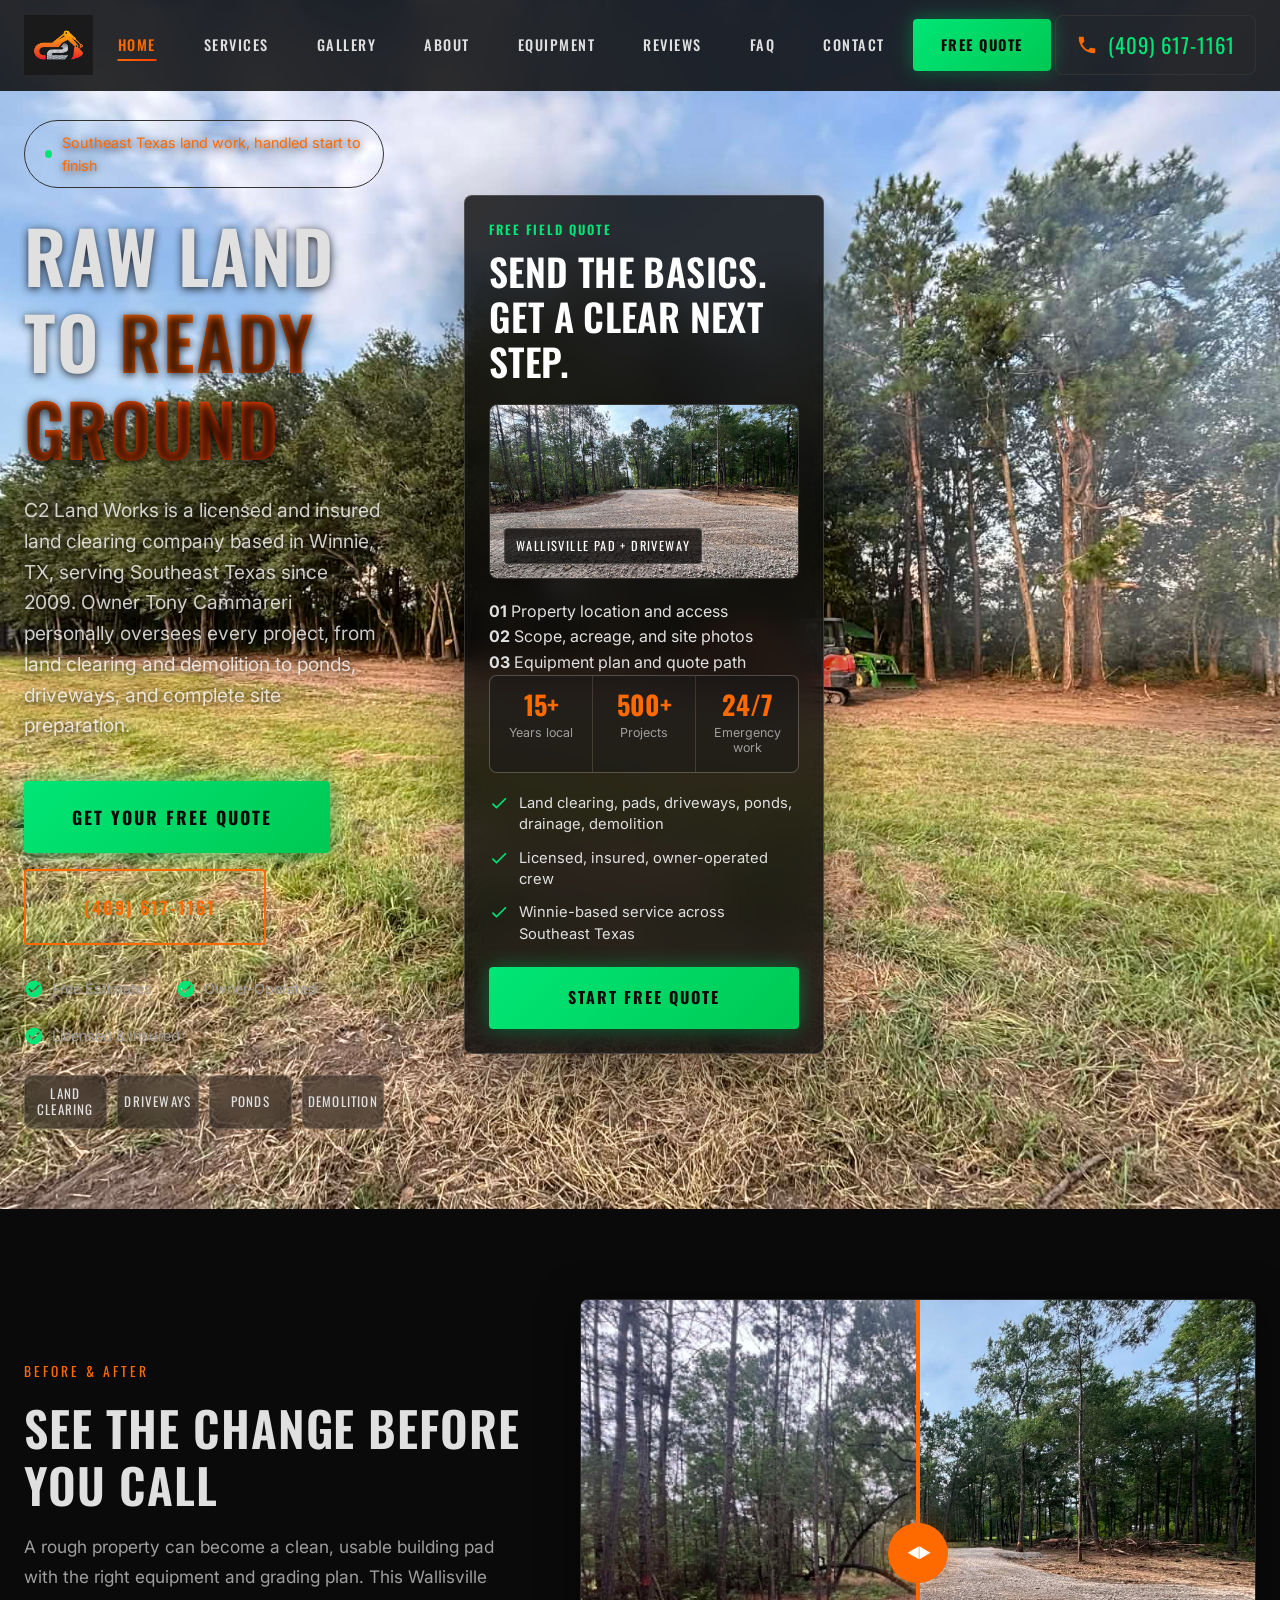
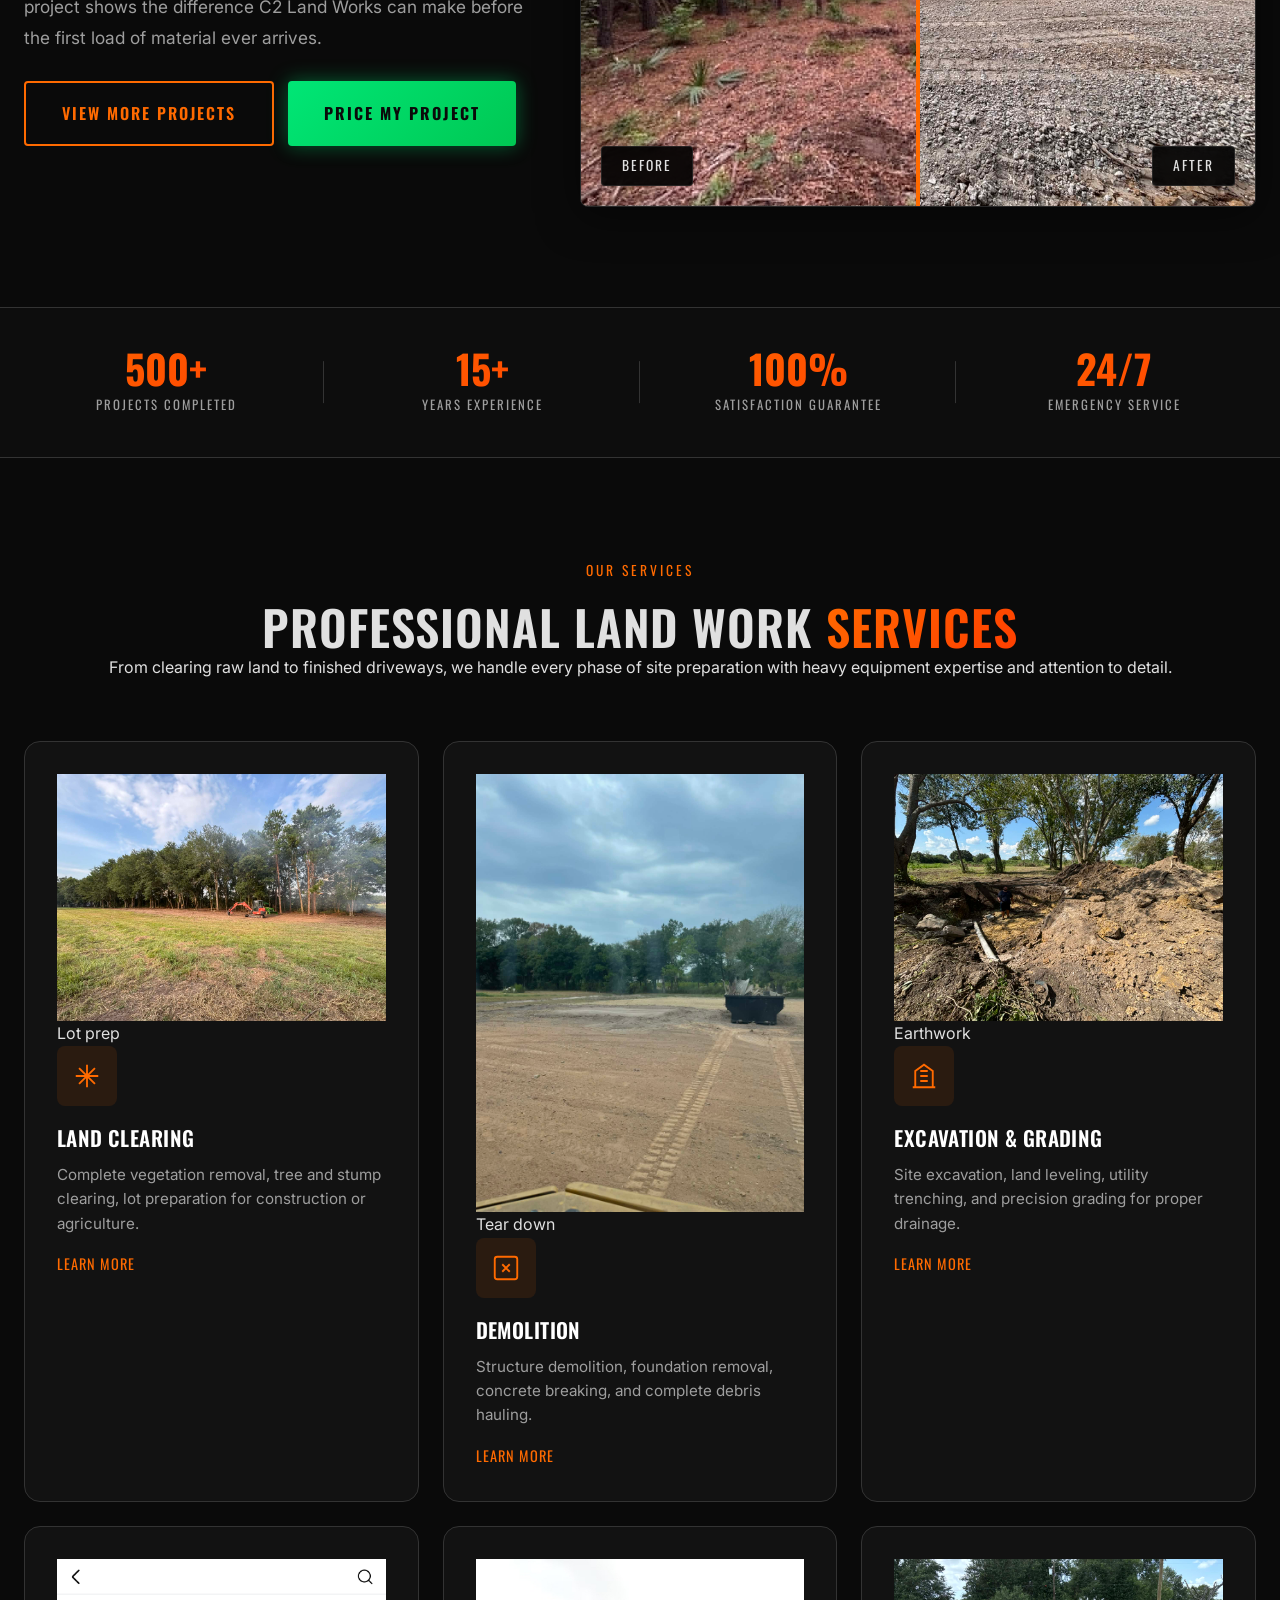
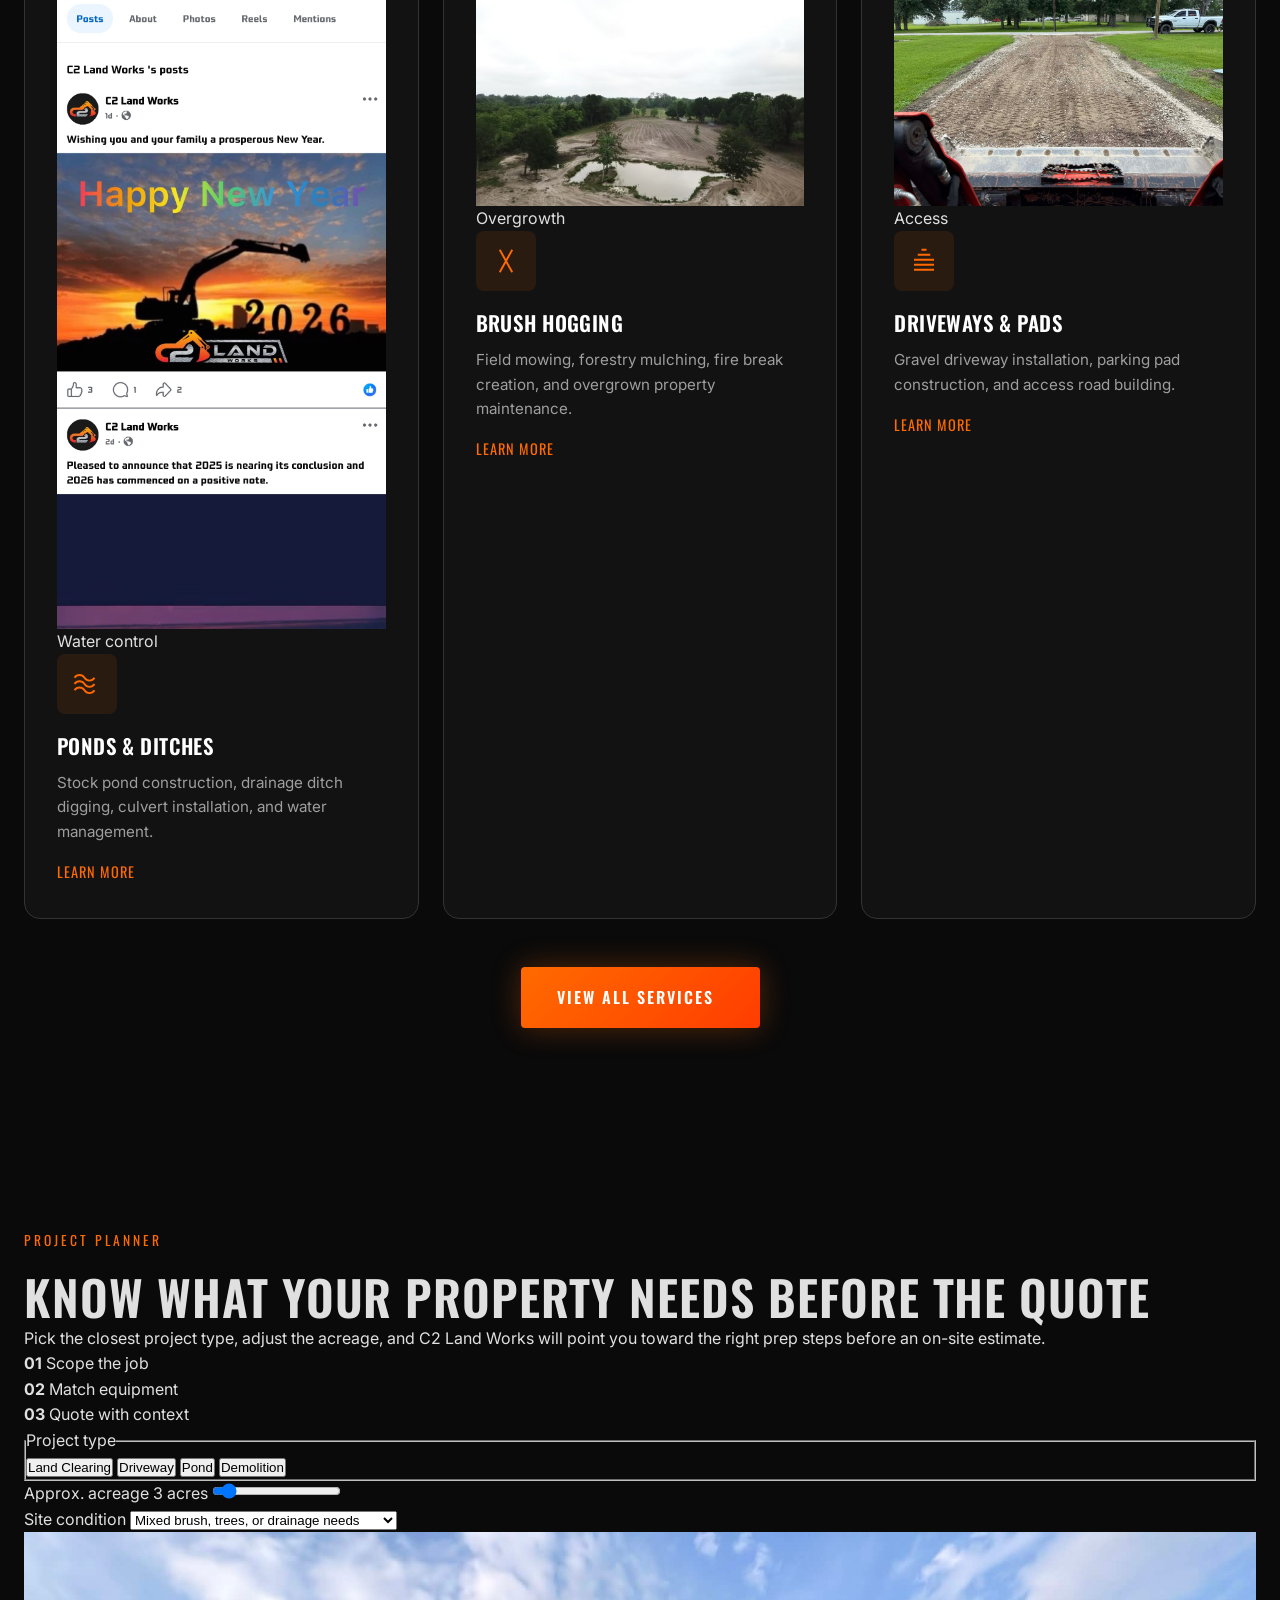
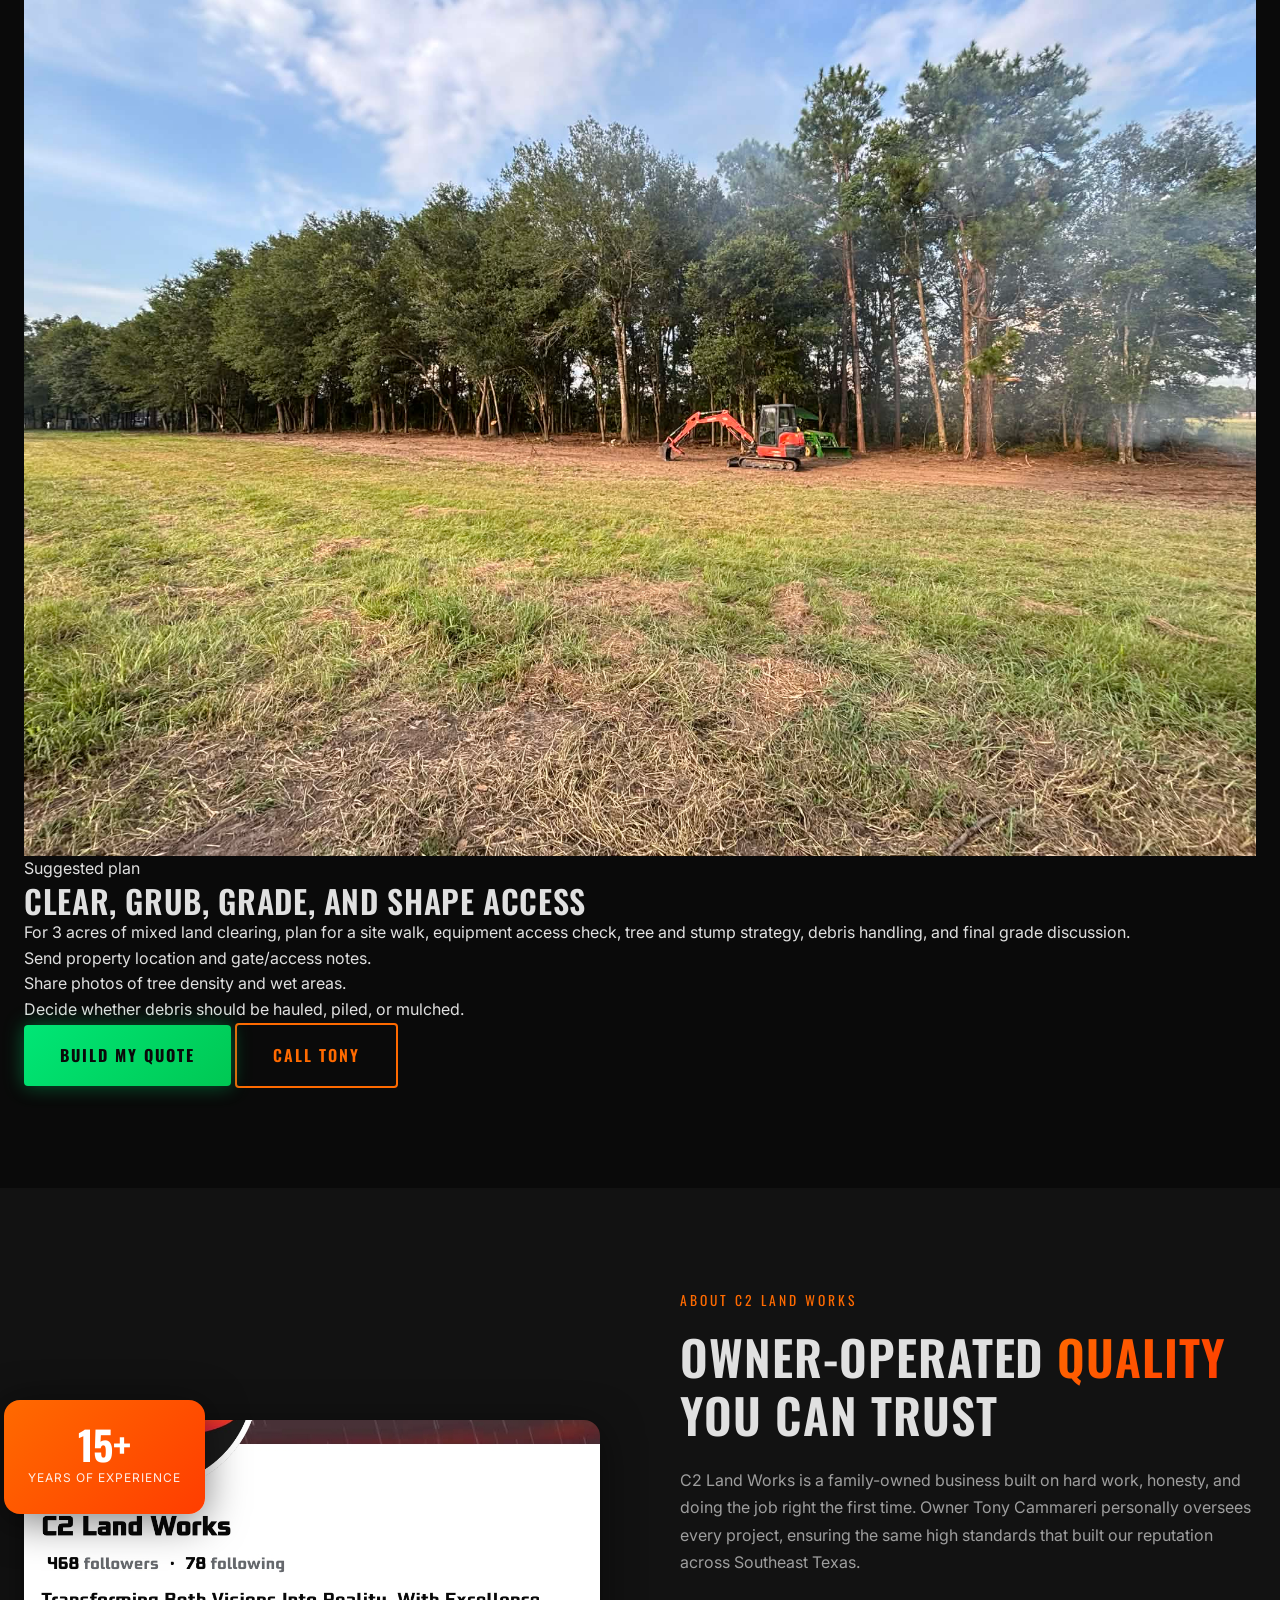
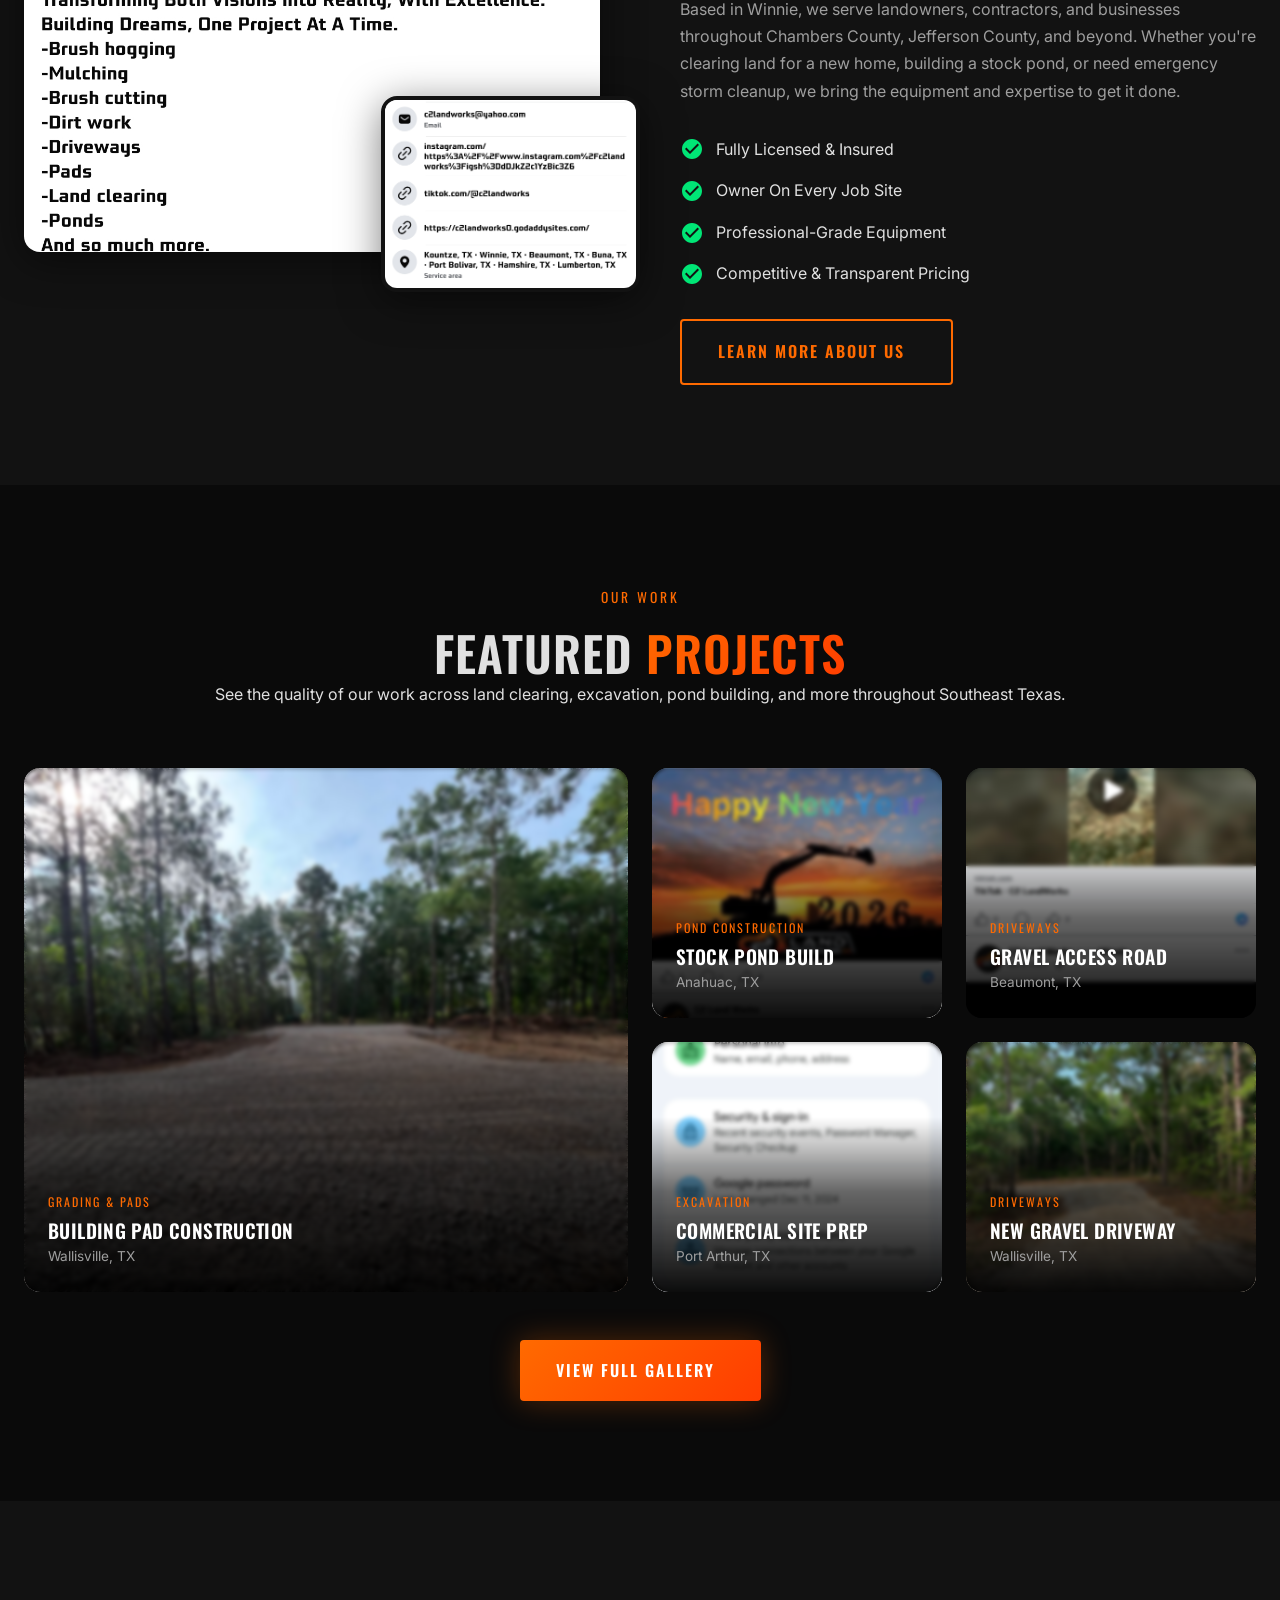
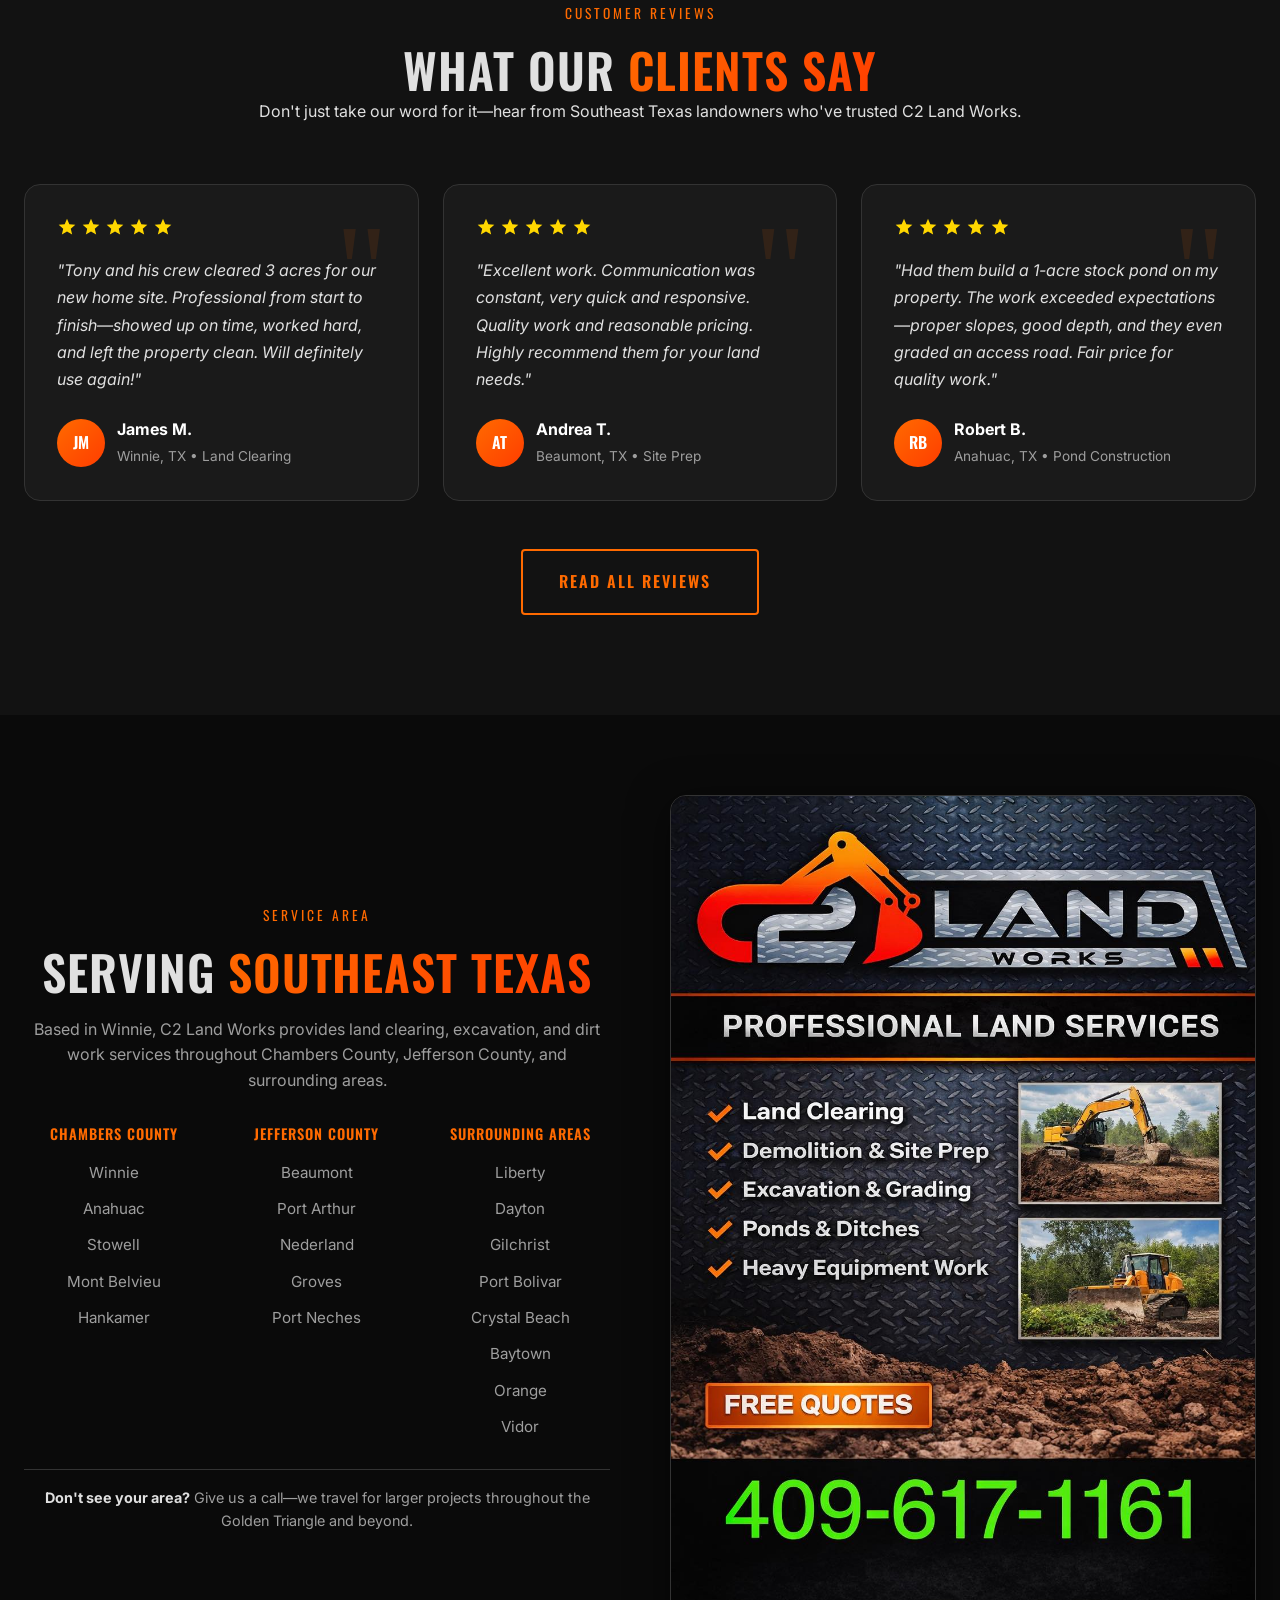
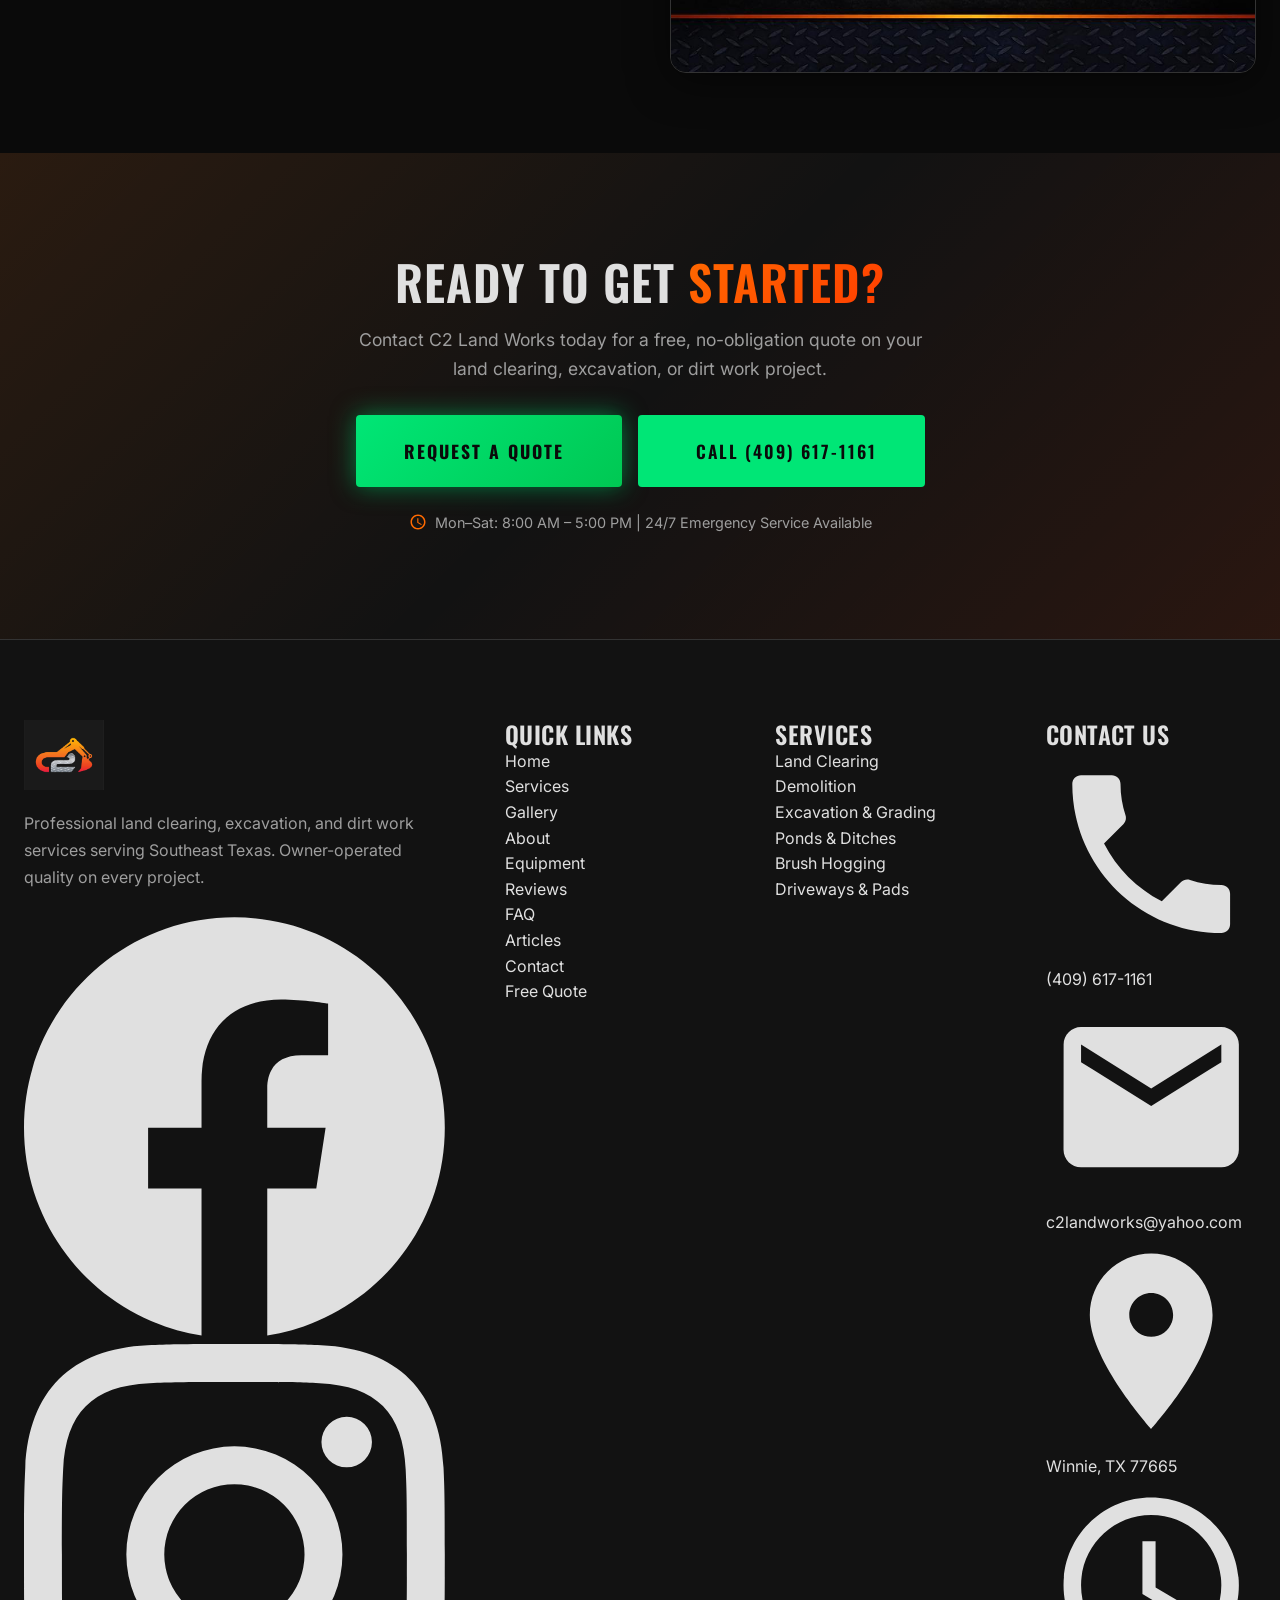
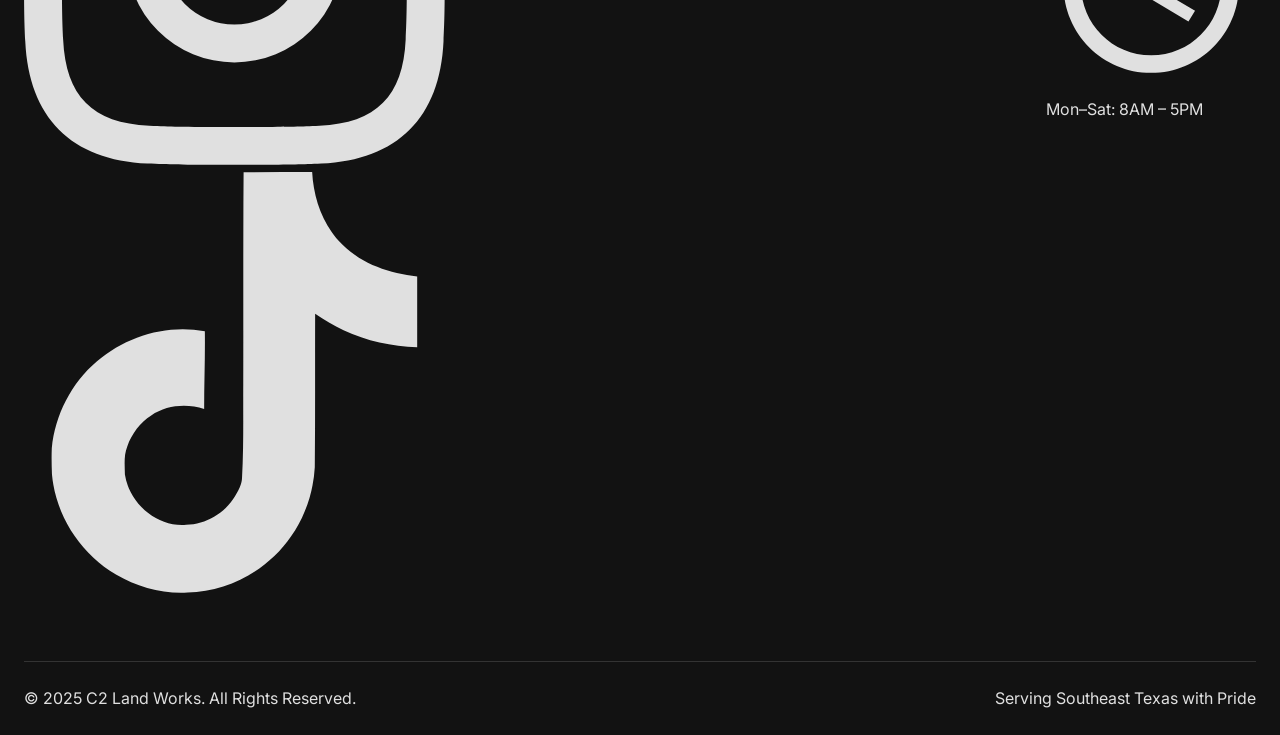
==== index.html @ 99039f7a "Initial commit from C2 Land Works template" ====
<!DOCTYPE html>
<!-- SEO+AEO optimized: 2026-03-23 -->
<html lang="en">
<head>
    <meta charset="UTF-8">
    <meta name="viewport" content="width=device-width, initial-scale=1.0">
    <meta name="description" content="C2 Land Works is a licensed, owner-operated land clearing and excavation company in Winnie, TX serving Southeast Texas. Services include land clearing, brush hogging, excavation, grading, pond construction, demolition, and driveways. Call (409) 617-1161 for a free quote.">
    <meta name="keywords" content="land clearing, excavation, demolition, dirt work, Winnie TX, Southeast Texas, pond construction, brush hogging, site prep, grading">
    <meta name="author" content="C2 Land Works">
    <meta name="robots" content="index, follow">
    <title>C2 Land Works | Land Clearing & Excavation | Southeast Texas</title>
    <link rel="canonical" href="https://c2landworks.com/">
    
    <!-- Open Graph -->
    <meta property="og:title" content="C2 Land Works | Land Clearing & Excavation">
    <meta property="og:description" content="Professional land clearing, excavation, and dirt work services in Southeast Texas. Owner-operated quality you can trust.">
    <meta property="og:type" content="website">
    <meta property="og:url" content="https://c2landworks.com/">
    <meta property="og:image" content="https://c2landworks.com/images/Branding-Banner.jpg">

    <!-- Twitter Card -->
    <meta name="twitter:card" content="summary_large_image">
    <meta name="twitter:title" content="C2 Land Works | Land Clearing &amp; Excavation | Southeast Texas">
    <meta name="twitter:description" content="Professional land clearing, excavation, and dirt work services in Southeast Texas. Owner-operated quality you can trust.">
    <meta name="twitter:image" content="https://c2landworks.com/images/Branding-Banner.jpg">

    <!-- Sitemap & RSS for SEO/AEO -->
    <link rel="sitemap" type="application/xml" href="/sitemap.xml">
    <link rel="alternate" type="application/rss+xml" title="C2 Land Works RSS" href="/feed.xml">

    <!-- Fonts -->
    <link rel="preconnect" href="https://fonts.googleapis.com">
    <link rel="preconnect" href="https://fonts.gstatic.com" crossorigin>
    <link href="https://fonts.googleapis.com/css2?family=Inter:wght@400;500;600&family=Oswald:wght@400;500;600;700&display=swap" rel="stylesheet">
    
    <!-- Critical CSS - Inlined for fast first paint -->
    <style>:root{--primary:#ff6a00;--primary-dark:#e55d00;--secondary:#ff3d00;--accent:#00e676;--dark-900:#0a0a0a;--dark-800:#121212;--dark-700:#1a1a1a;--dark-600:#242424;--border:#333;--text-white:#fff;--text-light:#e0e0e0;--text-muted:#9e9e9e;--gradient-primary:linear-gradient(135deg,var(--primary) 0%,var(--secondary) 100%);--shadow-header:0 4px 30px rgba(0,0,0,0.5);--radius-sm:4px;--radius-md:8px;--transition:all 0.3s cubic-bezier(0.4,0,0.2,1);--header-height:90px;--header-height-mobile:70px}*,*::before,*::after{margin:0;padding:0;box-sizing:border-box}html{scroll-behavior:smooth}body{font-family:'Inter',-apple-system,BlinkMacSystemFont,sans-serif;background:var(--dark-900);color:var(--text-light);line-height:1.6;overflow-x:hidden}a{color:inherit;text-decoration:none}img{max-width:100%;height:auto;display:block}ul,ol{list-style:none}h1,h2,h3,h4{font-family:'Oswald',sans-serif;font-weight:600;line-height:1.2;text-transform:uppercase;letter-spacing:0.02em}h1{font-size:clamp(2.5rem,6vw,4.5rem)}.container{width:100%;max-width:1400px;margin:0 auto;padding:0 24px}.header{position:fixed;top:0;left:0;right:0;z-index:1000;background:rgba(10,10,10,0.85);backdrop-filter:blur(20px);-webkit-backdrop-filter:blur(20px)}.header-inner{display:flex;align-items:center;justify-content:space-between;height:var(--header-height)}.logo{display:flex;align-items:center;gap:12px}.logo img{height:60px;width:auto}.nav-main{display:flex;align-items:center;gap:8px}.nav-link{font-family:'Oswald',sans-serif;font-size:0.9rem;font-weight:500;letter-spacing:1.5px;text-transform:uppercase;padding:12px 20px;border-radius:var(--radius-sm);color:var(--text-light)}.nav-link:hover,.nav-link.active{color:var(--primary)}.nav-cta{background:var(--gradient-primary);color:var(--text-white)!important;border-radius:var(--radius-md);font-weight:600}.header-phone{display:flex;align-items:center;gap:8px;font-family:'Oswald',sans-serif;font-size:1.1rem;padding:12px 20px;border:1px solid var(--border);border-radius:var(--radius-md)}.header-phone svg{width:20px;height:20px;fill:var(--primary)}.mobile-toggle{display:none}.hero{position:relative;min-height:100vh;display:flex;align-items:center;padding-top:var(--header-height);overflow:hidden}.hero-bg{position:absolute;inset:0;z-index:-2}.hero-bg img{width:100%;height:100%;object-fit:cover}.hero-overlay{position:absolute;inset:0;background:linear-gradient(135deg,rgba(0,0,0,0.85) 0%,rgba(0,0,0,0.5) 50%,rgba(0,0,0,0.7) 100%);z-index:-1}.hero-content{position:relative;z-index:1;max-width:800px}.hero-badge{display:inline-flex;align-items:center;gap:8px;background:rgba(255,106,0,0.15);border:1px solid var(--primary);padding:8px 16px;border-radius:50px;font-size:0.85rem;color:var(--primary);margin-bottom:24px}.hero h1{margin-bottom:24px}.hero-subtitle{font-size:1.25rem;color:var(--text-muted);margin-bottom:40px;max-width:600px}.hero-buttons{display:flex;gap:16px;flex-wrap:wrap}.btn{display:inline-flex;align-items:center;justify-content:center;gap:8px;font-family:'Oswald',sans-serif;font-size:1rem;font-weight:500;letter-spacing:1.5px;text-transform:uppercase;padding:16px 32px;border-radius:var(--radius-md);border:none;cursor:pointer;transition:var(--transition)}.btn-primary{background:var(--gradient-primary);color:var(--text-white);box-shadow:0 4px 20px rgba(255,106,0,0.3)}.btn-secondary{background:transparent;color:var(--text-white);border:2px solid var(--text-white)}.btn-lg{padding:20px 40px;font-size:1.1rem}.btn-quote{background:linear-gradient(135deg,#00c853 0%,#00e676 100%)!important;color:#000!important;font-weight:700!important;box-shadow:0 4px 20px rgba(0,200,83,0.4),0 0 30px rgba(0,230,118,0.2);animation:quotePulse 2s ease-in-out infinite}@keyframes quotePulse{0%,100%{box-shadow:0 4px 20px rgba(0,200,83,0.4),0 0 30px rgba(0,230,118,0.2)}50%{box-shadow:0 4px 30px rgba(0,200,83,0.6),0 0 50px rgba(0,230,118,0.4)}}@media(max-width:1024px){.nav-main,.header-phone{display:none}.mobile-toggle{display:flex;flex-direction:column;gap:5px;background:none;border:none;cursor:pointer;padding:10px}.mobile-toggle span{width:24px;height:2px;background:var(--text-white)}.header-inner{height:var(--header-height-mobile)}.hero{padding-top:var(--header-height-mobile)}}@media(max-width:768px){.hero-buttons{flex-direction:column}.btn-lg{width:100%}}</style>
    <!-- Full Styles - Async loaded for performance -->
    <link rel="preload" href="css/styles.css" as="style" onload="this.onload=null;this.rel='stylesheet'">
    <noscript><link rel="stylesheet" href="css/styles.css"></noscript>

    <!-- Structured Data - Organization & Services -->
    <script type="application/ld+json">
    {
        "@context": "https://schema.org",
        "@type": "LocalBusiness",
        "@id": "https://c2landworks.com",
        "name": "C2 Land Works",
        "image": "https://c2landworks.com/images/Branding-Logo.jpg",
        "url": "https://c2landworks.com",
        "telephone": "+1-409-617-1161",
        "email": "c2landworks@yahoo.com",
        "description": "Professional land clearing, excavation, demolition, and dirt work services in Southeast Texas.",
        "address": {
            "@type": "PostalAddress",
            "addressLocality": "Winnie",
            "addressRegion": "TX",
            "postalCode": "77665",
            "addressCountry": "US"
        },
        "geo": {
            "@type": "GeoCoordinates",
            "latitude": 29.8205,
            "longitude": -94.3838
        },
        "openingHoursSpecification": {
            "@type": "OpeningHoursSpecification",
            "dayOfWeek": ["Monday", "Tuesday", "Wednesday", "Thursday", "Friday", "Saturday"],
            "opens": "08:00",
            "closes": "17:00"
        },
        "areaServed": [
            {"@type": "City", "name": "Winnie"},
            {"@type": "City", "name": "Beaumont"},
            {"@type": "City", "name": "Port Arthur"},
            {"@type": "City", "name": "Anahuac"},
            {"@type": "City", "name": "Gilchrist"},
            {"@type": "City", "name": "Port Bolivar"},
            {"@type": "City", "name": "Crystal Beach"},
            {"@type": "AdministrativeArea", "name": "Chambers County"},
            {"@type": "AdministrativeArea", "name": "Jefferson County"}
        ],
        "priceRange": "$$",
        "hasOfferCatalog": {
            "@type": "OfferCatalog",
            "name": "Land Work Services",
            "itemListElement": [
                {"@type": "Offer", "itemOffered": {"@type": "Service", "name": "Land Clearing"}},
                {"@type": "Offer", "itemOffered": {"@type": "Service", "name": "Excavation"}},
                {"@type": "Offer", "itemOffered": {"@type": "Service", "name": "Demolition"}},
                {"@type": "Offer", "itemOffered": {"@type": "Service", "name": "Grading"}},
                {"@type": "Offer", "itemOffered": {"@type": "Service", "name": "Pond Construction"}},
                {"@type": "Offer", "itemOffered": {"@type": "Service", "name": "Driveway Installation"}}
            ]
        },
        "sameAs": [
            "https://www.facebook.com/share/17hRgEEhxG/",
            "https://www.instagram.com/c2landworks",
            "https://www.tiktok.com/@c2landworks"
        ]
    }
    </script>
</head>
<body>
    <!-- Header -->
    <header class="header" id="header">
        <div class="container">
            <div class="header-inner">
                <a href="index.html" class="logo">
                    <img src="images/Branding-Logo.jpg" alt="C2 Land Works Logo" width="60" height="60" loading="lazy">
                </a>
                <nav class="nav-main" id="navMain">
                    <a href="index.html" class="nav-link active">Home</a>
                    <a href="services.html" class="nav-link">Services</a>
                    <a href="gallery.html" class="nav-link">Gallery</a>
                    <a href="about.html" class="nav-link">About</a>
                    <a href="equipment.html" class="nav-link">Equipment</a>
                    <a href="testimonials.html" class="nav-link">Reviews</a>
                    <a href="faq.html" class="nav-link">FAQ</a>
                    <a href="contact.html" class="nav-link">Contact</a>
                    <a href="quote.html" class="nav-link nav-cta">Free Quote</a>
                </nav>
                <a href="tel:4096171161" class="header-phone">
                    <svg viewBox="0 0 24 24" fill="currentColor"><path d="M6.62 10.79c1.44 2.83 3.76 5.14 6.59 6.59l2.2-2.2c.27-.27.67-.36 1.02-.24 1.12.37 2.33.57 3.57.57.55 0 1 .45 1 1V20c0 .55-.45 1-1 1-9.39 0-17-7.61-17-17 0-.55.45-1 1-1h3.5c.55 0 1 .45 1 1 0 1.25.2 2.45.57 3.57.11.35.03.74-.25 1.02l-2.2 2.2z"/></svg>
                    (409) 617-1161
                </a>
                <button class="mobile-toggle" id="mobileToggle" aria-label="Toggle Menu">
                    <span></span><span></span><span></span>
                </button>
            </div>
        </div>
    </header>

    <!-- Hero Section -->
    <section class="hero">
        <div class="hero-bg">
            <img src="images/Services-LandClearing.jpg" alt="C2 Land Works clearing a Southeast Texas property" loading="eager">
            <div class="hero-overlay"></div>
        </div>
        <div class="container">
            <div class="hero-content">
                <div class="hero-copy">
                    <span class="hero-badge"><span class="hero-badge-dot"></span>Southeast Texas land work, handled start to finish</span>
                    <h1>Raw Land to <span class="text-gradient">Ready Ground</span></h1>
                    <p class="hero-text" id="hero-summary">C2 Land Works is a licensed and insured land clearing company based in Winnie, TX, serving Southeast Texas since 2009. Owner Tony Cammareri personally oversees every project, from land clearing and demolition to ponds, driveways, and complete site preparation.</p>
                    <div class="hero-cta">
                        <a href="quote.html" class="btn btn-primary btn-lg">
                            <span>Get Your Free Quote</span>
                            <svg viewBox="0 0 24 24" fill="none" stroke="currentColor" stroke-width="2"><path d="M5 12h14M12 5l7 7-7 7"/></svg>
                        </a>
                        <a href="tel:4096171161" class="btn btn-outline btn-lg">
                            <svg viewBox="0 0 24 24" fill="currentColor"><path d="M6.62 10.79c1.44 2.83 3.76 5.14 6.59 6.59l2.2-2.2c.27-.27.67-.36 1.02-.24 1.12.37 2.33.57 3.57.57.55 0 1 .45 1 1V20c0 .55-.45 1-1 1-9.39 0-17-7.61-17-17 0-.55.45-1 1-1h3.5c.55 0 1 .45 1 1 0 1.25.2 2.45.57 3.57.11.35.03.74-.25 1.02l-2.2 2.2z"/></svg>
                            <span>(409) 617-1161</span>
                        </a>
                    </div>
                    <div class="hero-features">
                        <div class="hero-feature">
                            <svg viewBox="0 0 24 24" fill="currentColor"><path d="M12 2C6.48 2 2 6.48 2 12s4.48 10 10 10 10-4.48 10-10S17.52 2 12 2zm-2 15l-5-5 1.41-1.41L10 14.17l7.59-7.59L19 8l-9 9z"/></svg>
                            <span>Free Estimates</span>
                        </div>
                        <div class="hero-feature">
                            <svg viewBox="0 0 24 24" fill="currentColor"><path d="M12 2C6.48 2 2 6.48 2 12s4.48 10 10 10 10-4.48 10-10S17.52 2 12 2zm-2 15l-5-5 1.41-1.41L10 14.17l7.59-7.59L19 8l-9 9z"/></svg>
                            <span>Owner-Operated</span>
                        </div>
                        <div class="hero-feature">
                            <svg viewBox="0 0 24 24" fill="currentColor"><path d="M12 2C6.48 2 2 6.48 2 12s4.48 10 10 10 10-4.48 10-10S17.52 2 12 2zm-2 15l-5-5 1.41-1.41L10 14.17l7.59-7.59L19 8l-9 9z"/></svg>
                            <span>Licensed &amp; Insured</span>
                        </div>
                    </div>
                    <div class="hero-service-strip" aria-label="Popular services">
                        <a href="services.html#land-clearing">Land Clearing</a>
                        <a href="services.html#driveways">Driveways</a>
                        <a href="services.html#ponds">Ponds</a>
                        <a href="services.html#demolition">Demolition</a>
                    </div>
                </div>
                <aside class="hero-estimate-card" aria-label="Free quote details">
                    <div class="estimate-card-header">
                        <span class="estimate-kicker">Free field quote</span>
                        <h2>Send the basics. Get a clear next step.</h2>
                    </div>
                    <div class="estimate-card-photo">
                        <img src="images/FeaturedProjects-LandClearing-DrivewayAndBuildingPad-WallisvilleTX.jpg" alt="Cleared driveway and building pad project in Wallisville, TX" loading="eager">
                        <span>Wallisville pad + driveway</span>
                    </div>
                    <ol class="estimate-card-steps">
                        <li>
                            <strong>01</strong>
                            <span>Property location and access</span>
                        </li>
                        <li>
                            <strong>02</strong>
                            <span>Scope, acreage, and site photos</span>
                        </li>
                        <li>
                            <strong>03</strong>
                            <span>Equipment plan and quote path</span>
                        </li>
                    </ol>
                    <div class="estimate-proof-grid">
                        <div>
                            <strong>15+</strong>
                            <span>Years local</span>
                        </div>
                        <div>
                            <strong>500+</strong>
                            <span>Projects</span>
                        </div>
                        <div>
                            <strong>24/7</strong>
                            <span>Emergency work</span>
                        </div>
                    </div>
                    <ul class="estimate-checklist">
                        <li>
                            <svg viewBox="0 0 24 24" fill="currentColor"><path d="M9 16.17 4.83 12l-1.42 1.41L9 19 21 7l-1.41-1.41z"/></svg>
                            <span>Land clearing, pads, driveways, ponds, drainage, demolition</span>
                        </li>
                        <li>
                            <svg viewBox="0 0 24 24" fill="currentColor"><path d="M9 16.17 4.83 12l-1.42 1.41L9 19 21 7l-1.41-1.41z"/></svg>
                            <span>Licensed, insured, owner-operated crew</span>
                        </li>
                        <li>
                            <svg viewBox="0 0 24 24" fill="currentColor"><path d="M9 16.17 4.83 12l-1.42 1.41L9 19 21 7l-1.41-1.41z"/></svg>
                            <span>Winnie-based service across Southeast Texas</span>
                        </li>
                    </ul>
                    <a href="quote.html" class="btn btn-quote estimate-card-button">Start Free Quote</a>
                </aside>
            </div>
        </div>
    </section>

    <!-- Before/After Proof -->
    <section class="section homepage-proof">
        <div class="container">
            <div class="proof-grid">
                <div class="proof-copy">
                    <span class="section-tag">Before &amp; After</span>
                    <h2>See the Change Before You Call</h2>
                    <p>A rough property can become a clean, usable building pad with the right equipment and grading plan. This Wallisville project shows the difference C2 Land Works can make before the first load of material ever arrives.</p>
                    <div class="proof-actions">
                        <a href="gallery.html" class="btn btn-outline">View More Projects</a>
                        <a href="quote.html" class="btn btn-primary btn-quote">Price My Project</a>
                    </div>
                </div>
                <div class="comparison-container proof-comparison">
                    <div class="comparison-slider">
                        <img src="images/BeforeAfterSlider-BuildingPad-WallisvilleTX-After.jpg" alt="After - cleared and graded building pad in Wallisville, TX" loading="lazy">
                        <div class="comparison-after">
                            <img src="images/BeforeAfterSlider-BuildingPad-WallisvilleTX-Before.jpg" alt="Before - wooded site in Wallisville, TX" loading="lazy">
                        </div>
                        <div class="comparison-handle"></div>
                        <div class="comparison-labels">
                            <span class="comparison-label">Before</span>
                            <span class="comparison-label">After</span>
                        </div>
                    </div>
                </div>
            </div>
        </div>
    </section>

    <!-- Stats Bar -->
    <section class="stats-bar">
        <div class="container">
            <div class="stats-grid">
                <div class="stat-item">
                    <span class="stat-number">500+</span>
                    <span class="stat-label">Projects Completed</span>
                </div>
                <div class="stat-item">
                    <span class="stat-number">15+</span>
                    <span class="stat-label">Years Experience</span>
                </div>
                <div class="stat-item">
                    <span class="stat-number">100%</span>
                    <span class="stat-label">Satisfaction Guarantee</span>
                </div>
                <div class="stat-item">
                    <span class="stat-number">24/7</span>
                    <span class="stat-label">Emergency Service</span>
                </div>
            </div>
        </div>
    </section>

    <!-- Services Overview -->
    <section class="section services-overview" id="services">
        <div class="container">
            <div class="section-header">
                <span class="section-tag">Our Services</span>
                <h2>Professional Land Work <span class="text-gradient">Services</span></h2>
                <p>From clearing raw land to finished driveways, we handle every phase of site preparation with heavy equipment expertise and attention to detail.</p>
            </div>
            <div class="services-grid">
                <a href="services.html#land-clearing" class="service-card">
                    <div class="service-card-media">
                        <img src="images/Services-LandClearing.jpg" alt="Cleared Southeast Texas property" loading="lazy">
                        <span>Lot prep</span>
                    </div>
                    <div class="service-card-body">
                        <div class="service-icon">
                            <svg viewBox="0 0 24 24" fill="none" stroke="currentColor" stroke-width="1.5">
                                <path d="M12 3v18M3 12h18M5.636 5.636l12.728 12.728M18.364 5.636L5.636 18.364"/>
                            </svg>
                        </div>
                        <h3>Land Clearing</h3>
                        <p>Complete vegetation removal, tree and stump clearing, lot preparation for construction or agriculture.</p>
                        <span class="service-link">Learn More</span>
                    </div>
                </a>
                <a href="services.html#demolition" class="service-card">
                    <div class="service-card-media">
                        <img src="images/Services-Demolition.jpg" alt="Demolition and debris removal equipment" loading="lazy">
                        <span>Tear down</span>
                    </div>
                    <div class="service-card-body">
                        <div class="service-icon">
                            <svg viewBox="0 0 24 24" fill="none" stroke="currentColor" stroke-width="1.5">
                                <path d="M19 21H5a2 2 0 01-2-2V5a2 2 0 012-2h14a2 2 0 012 2v14a2 2 0 01-2 2zM9 9l6 6M15 9l-6 6"/>
                            </svg>
                        </div>
                        <h3>Demolition</h3>
                        <p>Structure demolition, foundation removal, concrete breaking, and complete debris hauling.</p>
                        <span class="service-link">Learn More</span>
                    </div>
                </a>
                <a href="services.html#excavation" class="service-card">
                    <div class="service-card-media">
                        <img src="images/Services-Excavation.jpg" alt="Excavator preparing a site" loading="lazy">
                        <span>Earthwork</span>
                    </div>
                    <div class="service-card-body">
                        <div class="service-icon">
                            <svg viewBox="0 0 24 24" fill="none" stroke="currentColor" stroke-width="1.5">
                                <path d="M3 21h18M9 8h6M9 12h6M9 16h6M5 21V8l7-5 7 5v13"/>
                            </svg>
                        </div>
                        <h3>Excavation & Grading</h3>
                        <p>Site excavation, land leveling, utility trenching, and precision grading for proper drainage.</p>
                        <span class="service-link">Learn More</span>
                    </div>
                </a>
                <a href="services.html#ponds" class="service-card">
                    <div class="service-card-media">
                        <img src="images/FeaturedProjects-PondConstruction-StockPondBuild-AnahuacTX.jpg" alt="Stock pond construction in Anahuac, TX" loading="lazy">
                        <span>Water control</span>
                    </div>
                    <div class="service-card-body">
                        <div class="service-icon">
                            <svg viewBox="0 0 24 24" fill="none" stroke="currentColor" stroke-width="1.5">
                                <path d="M2 12c2-3 6-3 8 0s6 3 8 0M2 17c2-3 6-3 8 0s6 3 8 0M2 7c2-3 6-3 8 0s6 3 8 0"/>
                            </svg>
                        </div>
                        <h3>Ponds & Ditches</h3>
                        <p>Stock pond construction, drainage ditch digging, culvert installation, and water management.</p>
                        <span class="service-link">Learn More</span>
                    </div>
                </a>
                <a href="services.html#brush-hogging" class="service-card">
                    <div class="service-card-media">
                        <img src="images/Services-BrushHogging.jpg" alt="Brush hogging overgrown field" loading="lazy">
                        <span>Overgrowth</span>
                    </div>
                    <div class="service-card-body">
                        <div class="service-icon">
                            <svg viewBox="0 0 24 24" fill="none" stroke="currentColor" stroke-width="1.5">
                                <path d="M7 21l10-18M17 21L7 3"/>
                            </svg>
                        </div>
                        <h3>Brush Hogging</h3>
                        <p>Field mowing, forestry mulching, fire break creation, and overgrown property maintenance.</p>
                        <span class="service-link">Learn More</span>
                    </div>
                </a>
                <a href="services.html#driveways" class="service-card">
                    <div class="service-card-media">
                        <img src="images/Services-DrivewayConstruction.jpg" alt="Gravel driveway construction" loading="lazy">
                        <span>Access</span>
                    </div>
                    <div class="service-card-body">
                        <div class="service-icon">
                            <svg viewBox="0 0 24 24" fill="none" stroke="currentColor" stroke-width="1.5">
                                <path d="M4 19h16M4 15h16M4 11h16M7 7h10M10 3h4"/>
                            </svg>
                        </div>
                        <h3>Driveways & Pads</h3>
                        <p>Gravel driveway installation, parking pad construction, and access road building.</p>
                        <span class="service-link">Learn More</span>
                    </div>
                </a>
            </div>
            <div class="section-footer">
                <a href="services.html" class="btn btn-primary">
                    <span>View All Services</span>
                    <svg viewBox="0 0 24 24" fill="none" stroke="currentColor" stroke-width="2"><path d="M5 12h14M12 5l7 7-7 7"/></svg>
                </a>
            </div>
        </div>
    </section>

    <!-- Project Planner -->
    <section class="section project-planner" id="project-planner">
        <div class="container">
            <div class="planner-grid">
                <div class="planner-copy">
                    <span class="section-tag">Project Planner</span>
                    <h2>Know What Your Property Needs Before the Quote</h2>
                    <p>Pick the closest project type, adjust the acreage, and C2 Land Works will point you toward the right prep steps before an on-site estimate.</p>
                    <div class="planner-metrics">
                        <div>
                            <strong>01</strong>
                            <span>Scope the job</span>
                        </div>
                        <div>
                            <strong>02</strong>
                            <span>Match equipment</span>
                        </div>
                        <div>
                            <strong>03</strong>
                            <span>Quote with context</span>
                        </div>
                    </div>
                </div>
                <div class="planner-panel" aria-label="Project planner">
                    <div class="planner-controls">
                        <fieldset class="planner-fieldset">
                            <legend>Project type</legend>
                            <div class="planner-chip-group" role="group" aria-label="Choose a project type">
                                <button class="planner-chip active" type="button" data-planner-service="land-clearing" aria-pressed="true">Land Clearing</button>
                                <button class="planner-chip" type="button" data-planner-service="driveway" aria-pressed="false">Driveway</button>
                                <button class="planner-chip" type="button" data-planner-service="pond" aria-pressed="false">Pond</button>
                                <button class="planner-chip" type="button" data-planner-service="demolition" aria-pressed="false">Demolition</button>
                            </div>
                        </fieldset>
                        <div class="planner-range-wrap">
                            <label for="planner-acres">Approx. acreage</label>
                            <output id="planner-acres-value" for="planner-acres">3 acres</output>
                            <input id="planner-acres" class="planner-range" type="range" min="1" max="25" value="3" data-planner-acres>
                        </div>
                        <label class="planner-select-label" for="planner-condition">
                            Site condition
                            <select id="planner-condition" data-planner-condition>
                                <option value="light">Light brush or open access</option>
                                <option value="mixed" selected>Mixed brush, trees, or drainage needs</option>
                                <option value="heavy">Heavy timber, wet ground, or tight access</option>
                            </select>
                        </label>
                    </div>
                    <div class="planner-result">
                        <div class="planner-result-media">
                            <img src="images/Services-LandClearing.jpg" alt="Land clearing plan preview" data-planner-image loading="lazy">
                        </div>
                        <div class="planner-result-content">
                            <span class="planner-result-label">Suggested plan</span>
                            <h3 data-planner-title>Clear, grub, grade, and shape access</h3>
                            <p data-planner-summary>For 3 acres of mixed land clearing, plan for a site walk, equipment access check, tree and stump strategy, debris handling, and final grade discussion.</p>
                            <ul class="planner-checklist" data-planner-checklist>
                                <li>Send property location and gate/access notes.</li>
                                <li>Share photos of tree density and wet areas.</li>
                                <li>Decide whether debris should be hauled, piled, or mulched.</li>
                            </ul>
                            <div class="planner-actions">
                                <a href="quote.html?service=land-clearing&acres=3&condition=mixed" class="btn btn-primary btn-quote" data-planner-quote-link>Build My Quote</a>
                                <a href="tel:4096171161" class="btn btn-outline">Call Tony</a>
                            </div>
                        </div>
                    </div>
                </div>
            </div>
        </div>
    </section>

    <!-- About Preview -->
    <section class="section about-preview">
        <div class="container">
            <div class="about-grid">
                <div class="about-images">
                    <div class="about-image-main">
                        <img src="images/AboutPreview-Excavator.jpg" alt="C2 Land Works excavator on site" loading="lazy">
                    </div>
                    <div class="about-image-accent">
                        <img src="images/AboutPreview-LandClearing.jpg" alt="Land clearing project" loading="lazy">
                    </div>
                    <div class="about-badge">
                        <span class="badge-number">15+</span>
                        <span class="badge-text">Years of Experience</span>
                    </div>
                </div>
                <div class="about-content">
                    <span class="section-tag">About C2 Land Works</span>
                    <h2>Owner-Operated <span class="text-gradient">Quality</span> You Can Trust</h2>
                    <p>C2 Land Works is a family-owned business built on hard work, honesty, and doing the job right the first time. Owner Tony Cammareri personally oversees every project, ensuring the same high standards that built our reputation across Southeast Texas.</p>
                    <p>Based in Winnie, we serve landowners, contractors, and businesses throughout Chambers County, Jefferson County, and beyond. Whether you're clearing land for a new home, building a stock pond, or need emergency storm cleanup, we bring the equipment and expertise to get it done.</p>
                    <ul class="about-features">
                        <li>
                            <svg viewBox="0 0 24 24" fill="currentColor"><path d="M12 2C6.48 2 2 6.48 2 12s4.48 10 10 10 10-4.48 10-10S17.52 2 12 2zm-2 15l-5-5 1.41-1.41L10 14.17l7.59-7.59L19 8l-9 9z"/></svg>
                            <span>Fully Licensed & Insured</span>
                        </li>
                        <li>
                            <svg viewBox="0 0 24 24" fill="currentColor"><path d="M12 2C6.48 2 2 6.48 2 12s4.48 10 10 10 10-4.48 10-10S17.52 2 12 2zm-2 15l-5-5 1.41-1.41L10 14.17l7.59-7.59L19 8l-9 9z"/></svg>
                            <span>Owner On Every Job Site</span>
                        </li>
                        <li>
                            <svg viewBox="0 0 24 24" fill="currentColor"><path d="M12 2C6.48 2 2 6.48 2 12s4.48 10 10 10 10-4.48 10-10S17.52 2 12 2zm-2 15l-5-5 1.41-1.41L10 14.17l7.59-7.59L19 8l-9 9z"/></svg>
                            <span>Professional-Grade Equipment</span>
                        </li>
                        <li>
                            <svg viewBox="0 0 24 24" fill="currentColor"><path d="M12 2C6.48 2 2 6.48 2 12s4.48 10 10 10 10-4.48 10-10S17.52 2 12 2zm-2 15l-5-5 1.41-1.41L10 14.17l7.59-7.59L19 8l-9 9z"/></svg>
                            <span>Competitive & Transparent Pricing</span>
                        </li>
                    </ul>
                    <a href="about.html" class="btn btn-outline">
                        <span>Learn More About Us</span>
                        <svg viewBox="0 0 24 24" fill="none" stroke="currentColor" stroke-width="2"><path d="M5 12h14M12 5l7 7-7 7"/></svg>
                    </a>
                </div>
            </div>
        </div>
    </section>

    <!-- Featured Projects -->
    <section class="section featured-projects">
        <div class="container">
            <div class="section-header">
                <span class="section-tag">Our Work</span>
                <h2>Featured <span class="text-gradient">Projects</span></h2>
                <p>See the quality of our work across land clearing, excavation, pond building, and more throughout Southeast Texas.</p>
            </div>
            <div class="projects-grid">
                <a href="gallery.html" class="project-card project-card-large">
                    <img src="images/FeaturedProjects-BuildingPad-WallisvilleTX.jpg" alt="Building pad construction in Wallisville, TX" loading="lazy">
                    <div class="project-overlay">
                        <span class="project-category">Grading &amp; Pads</span>
                        <h3>Building Pad Construction</h3>
                        <span class="project-location">Wallisville, TX</span>
                    </div>
                </a>
                <a href="gallery.html" class="project-card">
                    <img src="images/FeaturedProjects-PondConstruction-StockPondBuild-AnahuacTX.jpg" alt="Pond construction project" loading="lazy">
                    <div class="project-overlay">
                        <span class="project-category">Pond Construction</span>
                        <h3>Stock Pond Build</h3>
                        <span class="project-location">Anahuac, TX</span>
                    </div>
                </a>
                <a href="gallery.html" class="project-card">
                    <img src="images/FeaturedProjects-Driveways-GravelAccessRoad-BeaumontTX.jpg" alt="Driveway installation" loading="lazy">
                    <div class="project-overlay">
                        <span class="project-category">Driveways</span>
                        <h3>Gravel Access Road</h3>
                        <span class="project-location">Beaumont, TX</span>
                    </div>
                </a>
                <a href="gallery.html" class="project-card">
                    <img src="images/FeaturedProjects-Excavation-CommercialSitePrep-PortArthurTX.jpg" alt="Site excavation" loading="lazy">
                    <div class="project-overlay">
                        <span class="project-category">Excavation</span>
                        <h3>Commercial Site Prep</h3>
                        <span class="project-location">Port Arthur, TX</span>
                    </div>
                </a>
                <a href="gallery.html" class="project-card">
                    <img src="images/FeaturedProjects-Driveway-WallisvilleTX.jpg" alt="New gravel driveway in Wallisville, TX" loading="lazy">
                    <div class="project-overlay">
                        <span class="project-category">Driveways</span>
                        <h3>New Gravel Driveway</h3>
                        <span class="project-location">Wallisville, TX</span>
                    </div>
                </a>
            </div>
            <div class="section-footer">
                <a href="gallery.html" class="btn btn-primary">
                    <span>View Full Gallery</span>
                    <svg viewBox="0 0 24 24" fill="none" stroke="currentColor" stroke-width="2"><path d="M5 12h14M12 5l7 7-7 7"/></svg>
                </a>
            </div>
        </div>
    </section>

    <!-- Testimonials Preview -->
    <section class="section testimonials-preview">
        <div class="container">
            <div class="section-header">
                <span class="section-tag">Customer Reviews</span>
                <h2>What Our <span class="text-gradient">Clients Say</span></h2>
                <p>Don't just take our word for it—hear from Southeast Texas landowners who've trusted C2 Land Works.</p>
            </div>
            <div class="testimonials-grid">
                <div class="testimonial-card">
                    <div class="testimonial-rating">
                        <svg viewBox="0 0 24 24" fill="currentColor"><path d="M12 17.27L18.18 21l-1.64-7.03L22 9.24l-7.19-.61L12 2 9.19 8.63 2 9.24l5.46 4.73L5.82 21z"/></svg>
                        <svg viewBox="0 0 24 24" fill="currentColor"><path d="M12 17.27L18.18 21l-1.64-7.03L22 9.24l-7.19-.61L12 2 9.19 8.63 2 9.24l5.46 4.73L5.82 21z"/></svg>
                        <svg viewBox="0 0 24 24" fill="currentColor"><path d="M12 17.27L18.18 21l-1.64-7.03L22 9.24l-7.19-.61L12 2 9.19 8.63 2 9.24l5.46 4.73L5.82 21z"/></svg>
                        <svg viewBox="0 0 24 24" fill="currentColor"><path d="M12 17.27L18.18 21l-1.64-7.03L22 9.24l-7.19-.61L12 2 9.19 8.63 2 9.24l5.46 4.73L5.82 21z"/></svg>
                        <svg viewBox="0 0 24 24" fill="currentColor"><path d="M12 17.27L18.18 21l-1.64-7.03L22 9.24l-7.19-.61L12 2 9.19 8.63 2 9.24l5.46 4.73L5.82 21z"/></svg>
                    </div>
                    <blockquote>"Tony and his crew cleared 3 acres for our new home site. Professional from start to finish—showed up on time, worked hard, and left the property clean. Will definitely use again!"</blockquote>
                    <div class="testimonial-author">
                        <div class="author-avatar">JM</div>
                        <div class="author-info">
                            <strong>James M.</strong>
                            <span>Winnie, TX • Land Clearing</span>
                        </div>
                    </div>
                </div>
                <div class="testimonial-card">
                    <div class="testimonial-rating">
                        <svg viewBox="0 0 24 24" fill="currentColor"><path d="M12 17.27L18.18 21l-1.64-7.03L22 9.24l-7.19-.61L12 2 9.19 8.63 2 9.24l5.46 4.73L5.82 21z"/></svg>
                        <svg viewBox="0 0 24 24" fill="currentColor"><path d="M12 17.27L18.18 21l-1.64-7.03L22 9.24l-7.19-.61L12 2 9.19 8.63 2 9.24l5.46 4.73L5.82 21z"/></svg>
                        <svg viewBox="0 0 24 24" fill="currentColor"><path d="M12 17.27L18.18 21l-1.64-7.03L22 9.24l-7.19-.61L12 2 9.19 8.63 2 9.24l5.46 4.73L5.82 21z"/></svg>
                        <svg viewBox="0 0 24 24" fill="currentColor"><path d="M12 17.27L18.18 21l-1.64-7.03L22 9.24l-7.19-.61L12 2 9.19 8.63 2 9.24l5.46 4.73L5.82 21z"/></svg>
                        <svg viewBox="0 0 24 24" fill="currentColor"><path d="M12 17.27L18.18 21l-1.64-7.03L22 9.24l-7.19-.61L12 2 9.19 8.63 2 9.24l5.46 4.73L5.82 21z"/></svg>
                    </div>
                    <blockquote>"Excellent work. Communication was constant, very quick and responsive. Quality work and reasonable pricing. Highly recommend them for your land needs."</blockquote>
                    <div class="testimonial-author">
                        <div class="author-avatar">AT</div>
                        <div class="author-info">
                            <strong>Andrea T.</strong>
                            <span>Beaumont, TX • Site Prep</span>
                        </div>
                    </div>
                </div>
                <div class="testimonial-card">
                    <div class="testimonial-rating">
                        <svg viewBox="0 0 24 24" fill="currentColor"><path d="M12 17.27L18.18 21l-1.64-7.03L22 9.24l-7.19-.61L12 2 9.19 8.63 2 9.24l5.46 4.73L5.82 21z"/></svg>
                        <svg viewBox="0 0 24 24" fill="currentColor"><path d="M12 17.27L18.18 21l-1.64-7.03L22 9.24l-7.19-.61L12 2 9.19 8.63 2 9.24l5.46 4.73L5.82 21z"/></svg>
                        <svg viewBox="0 0 24 24" fill="currentColor"><path d="M12 17.27L18.18 21l-1.64-7.03L22 9.24l-7.19-.61L12 2 9.19 8.63 2 9.24l5.46 4.73L5.82 21z"/></svg>
                        <svg viewBox="0 0 24 24" fill="currentColor"><path d="M12 17.27L18.18 21l-1.64-7.03L22 9.24l-7.19-.61L12 2 9.19 8.63 2 9.24l5.46 4.73L5.82 21z"/></svg>
                        <svg viewBox="0 0 24 24" fill="currentColor"><path d="M12 17.27L18.18 21l-1.64-7.03L22 9.24l-7.19-.61L12 2 9.19 8.63 2 9.24l5.46 4.73L5.82 21z"/></svg>
                    </div>
                    <blockquote>"Had them build a 1-acre stock pond on my property. The work exceeded expectations—proper slopes, good depth, and they even graded an access road. Fair price for quality work."</blockquote>
                    <div class="testimonial-author">
                        <div class="author-avatar">RB</div>
                        <div class="author-info">
                            <strong>Robert B.</strong>
                            <span>Anahuac, TX • Pond Construction</span>
                        </div>
                    </div>
                </div>
            </div>
            <div class="section-footer">
                <a href="testimonials.html" class="btn btn-outline">
                    <span>Read All Reviews</span>
                    <svg viewBox="0 0 24 24" fill="none" stroke="currentColor" stroke-width="2"><path d="M5 12h14M12 5l7 7-7 7"/></svg>
                </a>
            </div>
        </div>
    </section>

    <!-- Service Area -->
    <section class="section service-area">
        <div class="container">
            <div class="area-grid">
                <div class="area-content">
                    <span class="section-tag">Service Area</span>
                    <h2>Serving <span class="text-gradient">Southeast Texas</span></h2>
                    <p>Based in Winnie, C2 Land Works provides land clearing, excavation, and dirt work services throughout Chambers County, Jefferson County, and surrounding areas.</p>
                    <div class="area-cities">
                        <div class="city-column">
                            <h4>Chambers County</h4>
                            <ul>
                                <li>Winnie</li>
                                <li>Anahuac</li>
                                <li>Stowell</li>
                                <li>Mont Belvieu</li>
                                <li>Hankamer</li>
                            </ul>
                        </div>
                        <div class="city-column">
                            <h4>Jefferson County</h4>
                            <ul>
                                <li>Beaumont</li>
                                <li>Port Arthur</li>
                                <li>Nederland</li>
                                <li>Groves</li>
                                <li>Port Neches</li>
                            </ul>
                        </div>
                        <div class="city-column">
                            <h4>Surrounding Areas</h4>
                            <ul>
                                <li>Liberty</li>
                                <li>Dayton</li>
                                <li>Gilchrist</li>
                                <li>Port Bolivar</li>
                                <li>Crystal Beach</li>
                                <li>Baytown</li>
                                <li>Orange</li>
                                <li>Vidor</li>
                            </ul>
                        </div>
                    </div>
                    <p class="area-note"><strong>Don't see your area?</strong> Give us a call—we travel for larger projects throughout the Golden Triangle and beyond.</p>
                </div>
                <div class="area-map">
                    <div class="map-placeholder">
                        <img src="images/Branding-ServiceArea-Map.jpg" alt="C2 Land Works Service Area - Southeast Texas" loading="lazy">
                    </div>
                </div>
            </div>
        </div>
    </section>

    <!-- CTA Section -->
    <section class="section cta-section">
        <div class="cta-bg"></div>
        <div class="container">
            <div class="cta-content">
                <h2>Ready to Get <span class="text-gradient">Started?</span></h2>
                <p>Contact C2 Land Works today for a free, no-obligation quote on your land clearing, excavation, or dirt work project.</p>
                <div class="cta-buttons">
                    <a href="quote.html" class="btn btn-primary btn-lg">
                        <span>Request a Quote</span>
                        <svg viewBox="0 0 24 24" fill="none" stroke="currentColor" stroke-width="2"><path d="M5 12h14M12 5l7 7-7 7"/></svg>
                    </a>
                    <a href="tel:4096171161" class="btn btn-accent btn-lg">
                        <svg viewBox="0 0 24 24" fill="currentColor"><path d="M6.62 10.79c1.44 2.83 3.76 5.14 6.59 6.59l2.2-2.2c.27-.27.67-.36 1.02-.24 1.12.37 2.33.57 3.57.57.55 0 1 .45 1 1V20c0 .55-.45 1-1 1-9.39 0-17-7.61-17-17 0-.55.45-1 1-1h3.5c.55 0 1 .45 1 1 0 1.25.2 2.45.57 3.57.11.35.03.74-.25 1.02l-2.2 2.2z"/></svg>
                        <span>Call (409) 617-1161</span>
                    </a>
                </div>
                <div class="cta-hours">
                    <svg viewBox="0 0 24 24" fill="currentColor"><path d="M11.99 2C6.47 2 2 6.48 2 12s4.47 10 9.99 10C17.52 22 22 17.52 22 12S17.52 2 11.99 2zM12 20c-4.42 0-8-3.58-8-8s3.58-8 8-8 8 3.58 8 8-3.58 8-8 8zm.5-13H11v6l5.25 3.15.75-1.23-4.5-2.67z"/></svg>
                    <span>Mon–Sat: 8:00 AM – 5:00 PM | 24/7 Emergency Service Available</span>
                </div>
            </div>
        </div>
    </section>

    <!-- Footer -->
    <footer class="footer">
        <div class="container">
            <div class="footer-grid">
                <div class="footer-brand">
                    <a href="index.html" class="footer-logo">
                        <img src="images/Branding-Logo.jpg" alt="C2 Land Works" width="80" height="80" loading="lazy">
                    </a>
                    <p>Professional land clearing, excavation, and dirt work services serving Southeast Texas. Owner-operated quality on every project.</p>
                    <div class="footer-social">
                        <a href="https://www.facebook.com/share/17hRgEEhxG/" target="_blank" rel="noopener" aria-label="Facebook">
                            <svg viewBox="0 0 24 24" fill="currentColor"><path d="M24 12.073c0-6.627-5.373-12-12-12s-12 5.373-12 12c0 5.99 4.388 10.954 10.125 11.854v-8.385H7.078v-3.47h3.047V9.43c0-3.007 1.792-4.669 4.533-4.669 1.312 0 2.686.235 2.686.235v2.953H15.83c-1.491 0-1.956.925-1.956 1.874v2.25h3.328l-.532 3.47h-2.796v8.385C19.612 23.027 24 18.062 24 12.073z"/></svg>
                        </a>
                        <a href="https://www.instagram.com/c2landworks" target="_blank" rel="noopener" aria-label="Instagram">
                            <svg viewBox="0 0 24 24" fill="currentColor"><path d="M12 2.163c3.204 0 3.584.012 4.85.07 3.252.148 4.771 1.691 4.919 4.919.058 1.265.069 1.645.069 4.849 0 3.205-.012 3.584-.069 4.849-.149 3.225-1.664 4.771-4.919 4.919-1.266.058-1.644.07-4.85.07-3.204 0-3.584-.012-4.849-.07-3.26-.149-4.771-1.699-4.919-4.92-.058-1.265-.07-1.644-.07-4.849 0-3.204.013-3.583.07-4.849.149-3.227 1.664-4.771 4.919-4.919 1.266-.057 1.645-.069 4.849-.069zM12 0C8.741 0 8.333.014 7.053.072 2.695.272.273 2.69.073 7.052.014 8.333 0 8.741 0 12c0 3.259.014 3.668.072 4.948.2 4.358 2.618 6.78 6.98 6.98C8.333 23.986 8.741 24 12 24c3.259 0 3.668-.014 4.948-.072 4.354-.2 6.782-2.618 6.979-6.98.059-1.28.073-1.689.073-4.948 0-3.259-.014-3.667-.072-4.947-.196-4.354-2.617-6.78-6.979-6.98C15.668.014 15.259 0 12 0zm0 5.838a6.162 6.162 0 100 12.324 6.162 6.162 0 000-12.324zM12 16a4 4 0 110-8 4 4 0 010 8zm6.406-11.845a1.44 1.44 0 100 2.881 1.44 1.44 0 000-2.881z"/></svg>
                        </a>
                        <a href="https://www.tiktok.com/@c2landworks" target="_blank" rel="noopener" aria-label="TikTok">
                            <svg viewBox="0 0 24 24" fill="currentColor"><path d="M12.525.02c1.31-.02 2.61-.01 3.91-.02.08 1.53.63 3.09 1.75 4.17 1.12 1.11 2.7 1.62 4.24 1.79v4.03c-1.44-.05-2.89-.35-4.2-.97-.57-.26-1.1-.59-1.62-.93-.01 2.92.01 5.84-.02 8.75-.08 1.4-.54 2.79-1.35 3.94-1.31 1.92-3.58 3.17-5.91 3.21-1.43.08-2.86-.31-4.08-1.03-2.02-1.19-3.44-3.37-3.65-5.71-.02-.5-.03-1-.01-1.49.18-1.9 1.12-3.72 2.58-4.96 1.66-1.44 3.98-2.13 6.15-1.72.02 1.48-.04 2.96-.04 4.44-.99-.32-2.15-.23-3.02.37-.63.41-1.11 1.04-1.36 1.75-.21.51-.15 1.07-.14 1.61.24 1.64 1.82 3.02 3.5 2.87 1.12-.01 2.19-.66 2.77-1.61.19-.33.4-.67.41-1.06.1-1.79.06-3.57.07-5.36.01-4.03-.01-8.05.02-12.07z"/></svg>
                        </a>
                    </div>
                </div>
                <div class="footer-nav">
                    <h4>Quick Links</h4>
                    <ul>
                        <li><a href="index.html">Home</a></li>
                        <li><a href="services.html">Services</a></li>
                        <li><a href="gallery.html">Gallery</a></li>
                        <li><a href="about.html">About</a></li>
                        <li><a href="equipment.html">Equipment</a></li>
                        <li><a href="testimonials.html">Reviews</a></li>
                        <li><a href="faq.html">FAQ</a></li>
                        <li><a href="articles.html">Articles</a></li>
                        <li><a href="contact.html">Contact</a></li>
                        <li><a href="quote.html">Free Quote</a></li>
                    </ul>
                </div>
                <div class="footer-services">
                    <h4>Services</h4>
                    <ul>
                        <li><a href="services.html#land-clearing">Land Clearing</a></li>
                        <li><a href="services.html#demolition">Demolition</a></li>
                        <li><a href="services.html#excavation">Excavation & Grading</a></li>
                        <li><a href="services.html#ponds">Ponds & Ditches</a></li>
                        <li><a href="services.html#brush-hogging">Brush Hogging</a></li>
                        <li><a href="services.html#driveways">Driveways & Pads</a></li>
                    </ul>
                </div>
                <div class="footer-contact">
                    <h4>Contact Us</h4>
                    <ul class="contact-list">
                        <li>
                            <svg viewBox="0 0 24 24" fill="currentColor"><path d="M6.62 10.79c1.44 2.83 3.76 5.14 6.59 6.59l2.2-2.2c.27-.27.67-.36 1.02-.24 1.12.37 2.33.57 3.57.57.55 0 1 .45 1 1V20c0 .55-.45 1-1 1-9.39 0-17-7.61-17-17 0-.55.45-1 1-1h3.5c.55 0 1 .45 1 1 0 1.25.2 2.45.57 3.57.11.35.03.74-.25 1.02l-2.2 2.2z"/></svg>
                            <a href="tel:4096171161">(409) 617-1161</a>
                        </li>
                        <li>
                            <svg viewBox="0 0 24 24" fill="currentColor"><path d="M20 4H4c-1.1 0-1.99.9-1.99 2L2 18c0 1.1.9 2 2 2h16c1.1 0 2-.9 2-2V6c0-1.1-.9-2-2-2zm0 4l-8 5-8-5V6l8 5 8-5v2z"/></svg>
                            <a href="mailto:c2landworks@yahoo.com">c2landworks@yahoo.com</a>
                        </li>
                        <li>
                            <svg viewBox="0 0 24 24" fill="currentColor"><path d="M12 2C8.13 2 5 5.13 5 9c0 5.25 7 13 7 13s7-7.75 7-13c0-3.87-3.13-7-7-7zm0 9.5c-1.38 0-2.5-1.12-2.5-2.5s1.12-2.5 2.5-2.5 2.5 1.12 2.5 2.5-1.12 2.5-2.5 2.5z"/></svg>
                            <span>Winnie, TX 77665</span>
                        </li>
                        <li>
                            <svg viewBox="0 0 24 24" fill="currentColor"><path d="M11.99 2C6.47 2 2 6.48 2 12s4.47 10 9.99 10C17.52 22 22 17.52 22 12S17.52 2 11.99 2zM12 20c-4.42 0-8-3.58-8-8s3.58-8 8-8 8 3.58 8 8-3.58 8-8 8zm.5-13H11v6l5.25 3.15.75-1.23-4.5-2.67z"/></svg>
                            <span>Mon–Sat: 8AM – 5PM</span>
                        </li>
                    </ul>
                </div>
            </div>
            <div class="footer-bottom">
                <p>&copy; 2025 C2 Land Works. All Rights Reserved.</p>
                <p>Serving Southeast Texas with Pride</p>
            </div>
        </div>
    </footer>

    <!-- Scripts -->
    <script src="js/main.js"></script>
</body>
</html>
---- css/styles.css ----
/* C2 Land Works - Professional Stylesheet */
/* ========================================= */

:root {
    --primary: #ff6a00;
    --primary-dark: #e55d00;
    --primary-light: #ff8533;
    --secondary: #ff3d00;
    --accent: #00e676;
    --dark-900: #0a0a0a;
    --dark-800: #121212;
    --dark-700: #1a1a1a;
    --dark-600: #242424;
    --dark-500: #2d2d2d;
    --dark-400: #3d3d3d;
    --dark-300: #4d4d4d;
    --border: #333;
    --text-white: #ffffff;
    --text-light: #e0e0e0;
    --text-muted: #9e9e9e;
    --text-dim: #666;
    --gradient-primary: linear-gradient(135deg, var(--primary) 0%, var(--secondary) 100%);
    --gradient-dark: linear-gradient(180deg, var(--dark-800) 0%, var(--dark-900) 100%);
    --shadow-sm: 0 2px 8px rgba(0,0,0,0.3);
    --shadow-md: 0 4px 20px rgba(0,0,0,0.4);
    --shadow-lg: 0 8px 40px rgba(0,0,0,0.5);
    --shadow-glow: 0 0 30px rgba(255,106,0,0.3);
    --shadow-header: 0 4px 30px rgba(0,0,0,0.5), 0 1px 3px rgba(0,0,0,0.3);
    --radius-sm: 4px;
    --radius-md: 8px;
    --radius-lg: 16px;
    --radius-xl: 24px;
    --transition: all 0.3s cubic-bezier(0.4, 0, 0.2, 1);
    /* Header dimensions */
    --header-height: 90px;
    --header-height-mobile: 70px;
}

*, *::before, *::after {
    margin: 0;
    padding: 0;
    box-sizing: border-box;
}

html {
    scroll-behavior: smooth;
    font-size: 16px;
}

body {
    font-family: 'Inter', -apple-system, BlinkMacSystemFont, sans-serif;
    background: var(--dark-900);
    color: var(--text-light);
    line-height: 1.6;
    overflow-x: hidden;
    -webkit-font-smoothing: antialiased;
}

a {
    color: inherit;
    text-decoration: none;
    transition: var(--transition);
}

img {
    max-width: 100%;
    height: auto;
    display: block;
}

ul, ol {
    list-style: none;
}

/* Typography */
h1, h2, h3, h4, h5, h6 {
    font-family: 'Oswald', sans-serif;
    font-weight: 600;
    line-height: 1.2;
    text-transform: uppercase;
    letter-spacing: 0.02em;
}

h1 { font-size: clamp(2.5rem, 6vw, 4.5rem); }
h2 { font-size: clamp(2rem, 4vw, 3rem); }
h3 { font-size: clamp(1.5rem, 3vw, 2rem); }
h4 { font-size: clamp(1.25rem, 2vw, 1.5rem); }

.text-gradient {
    background: var(--gradient-primary);
    -webkit-background-clip: text;
    -webkit-text-fill-color: transparent;
    background-clip: text;
}

/* Container */
.container {
    width: 100%;
    max-width: 1400px;
    margin: 0 auto;
    padding: 0 24px;
}

.container-sm { max-width: 900px; }
.container-lg { max-width: 1600px; }

/* ===================== */
/* HEADER & NAVIGATION   */
/* ===================== */

.header {
    position: fixed;
    top: 0;
    left: 0;
    right: 0;
    z-index: 1000;
    background: rgba(10, 10, 10, 0.85);
    backdrop-filter: blur(20px);
    -webkit-backdrop-filter: blur(20px);
    border-bottom: 1px solid transparent;
    transition: background 0.3s ease,
                box-shadow 0.3s ease,
                border-color 0.3s ease,
                transform 0.3s ease;
    will-change: background, box-shadow, transform;
}

/* Scrolled state - more opaque with shadow */
.header.scrolled {
    background: rgba(10, 10, 10, 0.98);
    box-shadow: var(--shadow-header);
    border-bottom-color: var(--border);
}

/* Optional: Hide header on scroll down, show on scroll up */
.header.header-hidden {
    transform: translateY(-100%);
}

.header-inner {
    display: flex;
    align-items: center;
    justify-content: space-between;
    height: var(--header-height);
}

.logo {
    display: flex;
    align-items: center;
    gap: 12px;
}

.logo img {
    height: 60px;
    width: auto;
}

.logo-text {
    font-family: 'Oswald', sans-serif;
    font-size: 1.5rem;
    font-weight: 700;
    letter-spacing: 2px;
}

.nav-main {
    display: flex;
    align-items: center;
    gap: 8px;
}

.nav-link {
    font-family: 'Oswald', sans-serif;
    font-size: 0.9rem;
    font-weight: 500;
    letter-spacing: 1.5px;
    text-transform: uppercase;
    padding: 12px 20px;
    border-radius: var(--radius-sm);
    position: relative;
    color: var(--text-light);
}

.nav-link::after {
    content: '';
    position: absolute;
    bottom: 8px;
    left: 50%;
    width: 0;
    height: 2px;
    background: var(--gradient-primary);
    transition: var(--transition);
    transform: translateX(-50%);
}

.nav-link:hover, .nav-link.active {
    color: var(--primary);
}

.nav-link:hover::after, .nav-link.active::after {
    width: 50%;
}

.nav-cta {
    background: var(--gradient-primary);
    color: white !important;
    padding: 14px 28px;
    border-radius: var(--radius-sm);
    font-weight: 600;
    box-shadow: var(--shadow-glow);
}

.nav-cta::after { display: none; }

.nav-cta:hover {
    transform: translateY(-2px);
    box-shadow: 0 6px 30px rgba(255,106,0,0.5);
}

.header-phone {
    display: flex;
    align-items: center;
    gap: 10px;
    font-family: 'Oswald', sans-serif;
    font-size: 1.3rem;
    letter-spacing: 1px;
    color: var(--accent);
}

.header-phone svg {
    width: 22px;
    height: 22px;
}

/* Mobile Menu */
.mobile-toggle {
    display: none;
    flex-direction: column;
    gap: 6px;
    padding: 10px;
    background: none;
    border: none;
    cursor: pointer;
}

.mobile-toggle span {
    width: 28px;
    height: 3px;
    background: var(--primary);
    border-radius: 2px;
    transition: var(--transition);
}

.mobile-toggle.active span:nth-child(1) {
    transform: rotate(45deg) translate(6px, 6px);
}

.mobile-toggle.active span:nth-child(2) {
    opacity: 0;
}

.mobile-toggle.active span:nth-child(3) {
    transform: rotate(-45deg) translate(6px, -6px);
}

/* ===================== */
/* BUTTONS               */
/* ===================== */

.btn {
    display: inline-flex;
    align-items: center;
    justify-content: center;
    gap: 10px;
    font-family: 'Oswald', sans-serif;
    font-size: 1rem;
    font-weight: 600;
    letter-spacing: 2px;
    text-transform: uppercase;
    padding: 18px 36px;
    border: none;
    border-radius: var(--radius-sm);
    cursor: pointer;
    transition: var(--transition);
    white-space: nowrap;
}

.btn-primary {
    background: var(--gradient-primary);
    color: white;
    box-shadow: var(--shadow-glow);
}

.btn-primary:hover {
    transform: translateY(-3px);
    box-shadow: 0 8px 40px rgba(255,106,0,0.5);
}

.btn-secondary {
    background: transparent;
    color: var(--text-white);
    border: 2px solid var(--dark-400);
}

.btn-secondary:hover {
    background: var(--dark-600);
    border-color: var(--dark-300);
}

.btn-outline {
    background: transparent;
    color: var(--primary);
    border: 2px solid var(--primary);
}

.btn-outline:hover {
    background: var(--primary);
    color: white;
}

.btn-white {
    background: white;
    color: var(--primary);
}

.btn-white:hover {
    background: var(--dark-900);
    color: white;
}

.btn-lg {
    padding: 22px 48px;
    font-size: 1.1rem;
}

.btn-sm {
    padding: 12px 24px;
    font-size: 0.85rem;
}

.btn-icon {
    width: 50px;
    height: 50px;
    padding: 0;
    border-radius: 50%;
}

/* ===================== */
/* HERO SECTIONS         */
/* ===================== */

.hero {
    position: relative;
    min-height: 100vh;
    display: flex;
    align-items: center;
    /* Account for fixed header: header height + extra padding */
    padding: calc(var(--header-height) + 30px) 0 80px;
    overflow: hidden;
}

.hero-bg {
    position: absolute;
    inset: 0;
    z-index: -2;
}

.hero-bg img {
    width: 100%;
    height: 100%;
    object-fit: cover;
}

.hero-overlay {
    position: absolute;
    inset: 0;
    background: linear-gradient(135deg, rgba(0,0,0,0.85) 0%, rgba(0,0,0,0.6) 50%, rgba(0,0,0,0.8) 100%);
    z-index: -1;
}

.hero-glow {
    position: absolute;
    width: 600px;
    height: 600px;
    border-radius: 50%;
    filter: blur(150px);
    opacity: 0.15;
    z-index: -1;
}

.hero-glow-1 {
    background: var(--primary);
    top: -200px;
    left: -200px;
}

.hero-glow-2 {
    background: var(--secondary);
    bottom: -200px;
    right: -200px;
}

.hero-content {
    display: grid;
    grid-template-columns: 1fr 1fr;
    gap: 80px;
    align-items: center;
}

.hero-content h1,
.hero-content p,
.hero-content .hero-badge,
.hero-content .hero-text {
    text-shadow: 0 2px 8px rgba(0,0,0,0.8);
}

/* Text background box for mobile readability */
@media (max-width: 768px) {
    .hero-content {
        background: rgba(0, 0, 0, 0.75);
        padding: 32px 24px;
        border-radius: 12px;
        backdrop-filter: blur(8px);
        -webkit-backdrop-filter: blur(8px);
    }
}

.hero-badge {
    display: inline-flex;
    align-items: center;
    gap: 10px;
    background: rgba(255,255,255,0.05);
    border: 1px solid var(--border);
    padding: 10px 20px;
    border-radius: 50px;
    margin-bottom: 24px;
    font-size: 0.9rem;
}

.hero-badge-dot {
    width: 8px;
    height: 8px;
    background: var(--accent);
    border-radius: 50%;
    animation: pulse 2s infinite;
}

@keyframes pulse {
    0%, 100% { opacity: 1; box-shadow: 0 0 0 0 rgba(0,230,118,0.4); }
    50% { opacity: 0.8; box-shadow: 0 0 0 10px rgba(0,230,118,0); }
}

.hero-title {
    margin-bottom: 24px;
}

.hero-subtitle {
    font-family: 'Oswald', sans-serif;
    font-size: 1.3rem;
    color: var(--text-muted);
    letter-spacing: 3px;
    text-transform: uppercase;
    margin-bottom: 24px;
}

.hero-text {
    font-size: 1.2rem;
    color: var(--text-muted);
    margin-bottom: 40px;
    max-width: 540px;
}

.hero-ctas {
    display: flex;
    gap: 16px;
    flex-wrap: wrap;
}

.hero-stats {
    display: grid;
    grid-template-columns: repeat(3, 1fr);
    gap: 24px;
    background: rgba(0,0,0,0.6);
    backdrop-filter: blur(10px);
    border: 1px solid var(--border);
    border-radius: var(--radius-lg);
    padding: 40px;
}

.stat-item {
    text-align: center;
}

.stat-number {
    font-family: 'Oswald', sans-serif;
    font-size: 3.5rem;
    font-weight: 700;
    background: var(--gradient-primary);
    -webkit-background-clip: text;
    -webkit-text-fill-color: transparent;
    background-clip: text;
    line-height: 1;
    margin-bottom: 8px;
}

.stat-label {
    font-family: 'Oswald', sans-serif;
    font-size: 0.85rem;
    letter-spacing: 2px;
    text-transform: uppercase;
    color: var(--text-muted);
}

/* Page Hero (shorter) */
.page-hero {
    /* Account for fixed header: header height + generous padding */
    padding: calc(var(--header-height) + 90px) 0 100px;
    text-align: center;
    background: var(--gradient-dark);
    position: relative;
}

.page-hero::after {
    content: '';
    position: absolute;
    bottom: 0;
    left: 0;
    right: 0;
    height: 4px;
    background: var(--gradient-primary);
}

.page-hero h1 {
    margin-bottom: 16px;
}

.page-hero p {
    font-size: 1.2rem;
    color: var(--text-muted);
    max-width: 600px;
    margin: 0 auto;
}

.breadcrumb {
    display: flex;
    align-items: center;
    justify-content: center;
    gap: 12px;
    margin-bottom: 24px;
    font-size: 0.9rem;
    color: var(--text-dim);
}

.breadcrumb a:hover {
    color: var(--primary);
}

.breadcrumb span {
    color: var(--text-muted);
}

/* ===================== */
/* SECTIONS              */
/* ===================== */

.section {
    padding: 100px 0;
    position: relative;
}

.section-dark {
    background: var(--dark-800);
}

.section-darker {
    background: var(--dark-900);
}

.section-header {
    text-align: center;
    margin-bottom: 60px;
}

.section-label {
    display: inline-block;
    font-family: 'Oswald', sans-serif;
    font-size: 0.85rem;
    font-weight: 500;
    letter-spacing: 3px;
    text-transform: uppercase;
    color: var(--primary);
    margin-bottom: 16px;
}

.section-title {
    margin-bottom: 16px;
}

.section-subtitle {
    font-size: 1.1rem;
    color: var(--text-muted);
    max-width: 600px;
    margin: 0 auto;
}

/* ===================== */
/* CARDS                 */
/* ===================== */

.card {
    background: var(--dark-700);
    border: 1px solid var(--border);
    border-radius: var(--radius-lg);
    overflow: hidden;
    transition: var(--transition);
}

.card:hover {
    transform: translateY(-8px);
    box-shadow: var(--shadow-lg);
    border-color: var(--primary);
}

.card-image {
    position: relative;
    aspect-ratio: 16/10;
    overflow: hidden;
}

.card-image img {
    width: 100%;
    height: 100%;
    object-fit: cover;
    transition: transform 0.5s ease;
}

.card:hover .card-image img {
    transform: scale(1.1);
}

.card-body {
    padding: 28px;
}

.card-icon {
    width: 70px;
    height: 70px;
    background: var(--gradient-primary);
    border-radius: var(--radius-md);
    display: flex;
    align-items: center;
    justify-content: center;
    font-size: 2rem;
    margin-bottom: 20px;
}

.card-title {
    font-size: 1.3rem;
    margin-bottom: 12px;
}

.card-text {
    color: var(--text-muted);
    font-size: 0.95rem;
    line-height: 1.7;
}

.card-tags {
    display: flex;
    flex-wrap: wrap;
    gap: 8px;
    margin-top: 20px;
}

.tag {
    background: rgba(255,106,0,0.1);
    color: var(--primary);
    padding: 6px 14px;
    border-radius: var(--radius-sm);
    font-size: 0.8rem;
    font-weight: 500;
}

/* Service Cards */
.service-card {
    position: relative;
}

.service-card::before {
    content: '';
    position: absolute;
    top: 0;
    left: 0;
    right: 0;
    height: 4px;
    background: var(--gradient-primary);
    transform: scaleX(0);
    transition: transform 0.4s ease;
}

.service-card:hover::before {
    transform: scaleX(1);
}

/* ===================== */
/* GRIDS                 */
/* ===================== */

.grid {
    display: grid;
    gap: 30px;
}

.grid-2 { grid-template-columns: repeat(2, 1fr); }
.grid-3 { grid-template-columns: repeat(3, 1fr); }
.grid-4 { grid-template-columns: repeat(4, 1fr); }

.grid-auto {
    grid-template-columns: repeat(auto-fit, minmax(350px, 1fr));
}

/* ===================== */
/* GALLERY               */
/* ===================== */

.gallery-grid {
    display: grid;
    grid-template-columns: repeat(auto-fit, minmax(300px, 1fr));
    gap: 20px;
}

.gallery-item {
    position: relative;
    aspect-ratio: 4/3;
    border-radius: var(--radius-md);
    overflow: hidden;
    cursor: pointer;
}

.gallery-item img {
    width: 100%;
    height: 100%;
    object-fit: cover;
    transition: transform 0.5s ease;
}

.gallery-item:hover img {
    transform: scale(1.1);
}

.gallery-overlay {
    position: absolute;
    inset: 0;
    background: linear-gradient(to top, rgba(0,0,0,0.9) 0%, transparent 60%);
    display: flex;
    flex-direction: column;
    justify-content: flex-end;
    padding: 24px;
    opacity: 0;
    transition: var(--transition);
}

.gallery-item:hover .gallery-overlay {
    opacity: 1;
}

.gallery-title {
    font-family: 'Oswald', sans-serif;
    font-size: 1.2rem;
    letter-spacing: 1px;
}

.gallery-category {
    font-size: 0.85rem;
    color: var(--primary);
}

/* Filter Tabs */
.filter-tabs {
    display: flex;
    justify-content: center;
    gap: 12px;
    margin-bottom: 40px;
    flex-wrap: wrap;
}

.filter-tab {
    font-family: 'Oswald', sans-serif;
    font-size: 0.9rem;
    letter-spacing: 1px;
    text-transform: uppercase;
    padding: 12px 28px;
    background: var(--dark-700);
    border: 1px solid var(--border);
    border-radius: var(--radius-sm);
    color: var(--text-muted);
    cursor: pointer;
    transition: var(--transition);
}

.filter-tab:hover, .filter-tab.active {
    background: var(--gradient-primary);
    border-color: transparent;
    color: white;
}

/* Before/After Slider */
.comparison-container {
    max-width: 900px;
    margin: 0 auto;
}

.comparison-slider {
    position: relative;
    border-radius: var(--radius-lg);
    overflow: hidden;
    box-shadow: var(--shadow-lg);
    cursor: ew-resize;
}

.comparison-slider img {
    width: 100%;
    display: block;
}

.comparison-after {
    position: absolute;
    top: 0;
    left: 0;
    width: 100%;
    height: 100%;
    overflow: hidden;
    clip-path: inset(0 50% 0 0);
}

.comparison-after img {
    width: 100%;
    height: 100%;
    object-fit: cover;
}

.comparison-handle {
    position: absolute;
    top: 0;
    left: 50%;
    width: 4px;
    height: 100%;
    background: var(--primary);
    transform: translateX(-50%);
    cursor: ew-resize;
}

.comparison-handle::before {
    content: '◄ ►';
    position: absolute;
    top: 50%;
    left: 50%;
    transform: translate(-50%, -50%);
    width: 60px;
    height: 60px;
    background: var(--primary);
    border-radius: 50%;
    display: flex;
    align-items: center;
    justify-content: center;
    font-size: 0.9rem;
    letter-spacing: -3px;
    color: white;
    box-shadow: var(--shadow-glow);
}

.comparison-labels {
    position: absolute;
    bottom: 20px;
    left: 20px;
    right: 20px;
    display: flex;
    justify-content: space-between;
    pointer-events: none;
}

.comparison-label {
    background: rgba(0,0,0,0.8);
    padding: 8px 20px;
    border-radius: var(--radius-sm);
    font-family: 'Oswald', sans-serif;
    letter-spacing: 2px;
    text-transform: uppercase;
    font-size: 0.85rem;
}

/* ===================== */
/* TESTIMONIALS          */
/* ===================== */

.testimonial-card {
    background: var(--dark-700);
    border: 1px solid var(--border);
    border-radius: var(--radius-lg);
    padding: 40px;
    position: relative;
}

.testimonial-card::before {
    content: '"';
    position: absolute;
    top: 20px;
    right: 30px;
    font-family: Georgia, serif;
    font-size: 8rem;
    color: var(--primary);
    opacity: 0.1;
    line-height: 1;
}

.testimonial-stars {
    display: flex;
    gap: 4px;
    margin-bottom: 20px;
}

.testimonial-stars svg {
    width: 20px;
    height: 20px;
    fill: var(--primary);
}

.testimonial-text {
    font-size: 1.1rem;
    line-height: 1.8;
    margin-bottom: 24px;
    position: relative;
    z-index: 1;
}

.testimonial-author {
    display: flex;
    align-items: center;
    gap: 16px;
}

.testimonial-avatar {
    width: 56px;
    height: 56px;
    border-radius: 50%;
    background: var(--gradient-primary);
    display: flex;
    align-items: center;
    justify-content: center;
    font-family: 'Oswald', sans-serif;
    font-size: 1.3rem;
    font-weight: 600;
}

.testimonial-name {
    font-family: 'Oswald', sans-serif;
    font-size: 1.1rem;
    letter-spacing: 1px;
}

.testimonial-meta {
    font-size: 0.85rem;
    color: var(--text-dim);
}

/* ===================== */
/* FORMS                 */
/* ===================== */

.form {
    background: var(--dark-700);
    border: 1px solid var(--border);
    border-radius: var(--radius-lg);
    padding: 48px;
}

.form-title {
    font-size: 2rem;
    margin-bottom: 8px;
}

.form-subtitle {
    color: var(--text-muted);
    margin-bottom: 32px;
}

.form-row {
    display: grid;
    grid-template-columns: 1fr 1fr;
    gap: 20px;
}

.form-group {
    margin-bottom: 24px;
}

.form-group.full {
    grid-column: 1 / -1;
}

.form-label {
    display: block;
    font-family: 'Oswald', sans-serif;
    font-size: 0.85rem;
    letter-spacing: 1px;
    text-transform: uppercase;
    color: var(--text-muted);
    margin-bottom: 10px;
}

.form-label .required {
    color: var(--primary);
}

.form-input, .form-select, .form-textarea {
    width: 100%;
    padding: 16px 20px;
    background: var(--dark-800);
    border: 1px solid var(--border);
    border-radius: var(--radius-md);
    color: var(--text-white);
    font-family: inherit;
    font-size: 1rem;
    transition: var(--transition);
}

.form-input:focus, .form-select:focus, .form-textarea:focus {
    outline: none;
    border-color: var(--primary);
    box-shadow: 0 0 0 3px rgba(255,106,0,0.1);
}

.form-input::placeholder, .form-textarea::placeholder {
    color: var(--text-dim);
}

.form-select {
    cursor: pointer;
    appearance: none;
    background-image: url("data:image/svg+xml,%3Csvg xmlns='http://www.w3.org/2000/svg' width='12' height='12' fill='%239e9e9e' viewBox='0 0 16 16'%3E%3Cpath d='M8 11L3 6h10l-5 5z'/%3E%3C/svg%3E");
    background-repeat: no-repeat;
    background-position: right 16px center;
}

.form-textarea {
    min-height: 150px;
    resize: vertical;
}

.form-submit {
    width: 100%;
    margin-top: 8px;
}

.form-note {
    text-align: center;
    font-size: 0.85rem;
    color: var(--text-dim);
    margin-top: 20px;
}

.form-success {
    display: none;
    background: rgba(0,230,118,0.1);
    border: 1px solid var(--accent);
    border-radius: var(--radius-md);
    padding: 20px;
    text-align: center;
    color: var(--accent);
    margin-top: 20px;
}

.form-success.show {
    display: block;
    animation: slideUp 0.5s ease;
}

@keyframes slideUp {
    from { opacity: 0; transform: translateY(10px); }
    to { opacity: 1; transform: translateY(0); }
}

/* ===================== */
/* CONTACT INFO          */
/* ===================== */

.contact-grid {
    display: grid;
    grid-template-columns: 1fr 1.5fr;
    gap: 60px;
}

.contact-info {
    background: var(--dark-700);
    border: 1px solid var(--border);
    border-radius: var(--radius-lg);
    padding: 40px;
}

.contact-item {
    display: flex;
    gap: 16px;
    margin-bottom: 28px;
}

.contact-item:last-child {
    margin-bottom: 0;
}

.contact-icon {
    width: 56px;
    height: 56px;
    background: var(--gradient-primary);
    border-radius: var(--radius-md);
    display: flex;
    align-items: center;
    justify-content: center;
    font-size: 1.4rem;
    flex-shrink: 0;
}

.contact-label {
    font-family: 'Oswald', sans-serif;
    font-size: 0.8rem;
    letter-spacing: 2px;
    text-transform: uppercase;
    color: var(--text-dim);
    margin-bottom: 4px;
}

.contact-value {
    font-size: 1.15rem;
    color: var(--text-white);
}

.contact-value a:hover {
    color: var(--primary);
}

.social-links {
    display: flex;
    gap: 12px;
    margin-top: 32px;
}

.social-link {
    width: 50px;
    height: 50px;
    background: var(--dark-600);
    border: 1px solid var(--border);
    border-radius: var(--radius-md);
    display: flex;
    align-items: center;
    justify-content: center;
    font-size: 1.3rem;
    color: var(--text-muted);
    transition: var(--transition);
}

.social-link:hover {
    background: var(--gradient-primary);
    border-color: transparent;
    color: white;
    transform: translateY(-4px);
}

/* ===================== */
/* SERVICE AREA          */
/* ===================== */

.service-area {
    text-align: center;
    padding: 80px 0;
    background: linear-gradient(135deg, var(--dark-800) 0%, var(--dark-900) 100%);
}

.service-area-badge {
    display: inline-block;
    background: var(--gradient-primary);
    padding: 16px 48px;
    border-radius: 50px;
    font-family: 'Oswald', sans-serif;
    font-size: 1.5rem;
    letter-spacing: 3px;
    margin-bottom: 20px;
}

.service-area h3 {
    font-size: 1.2rem;
    color: var(--text-muted);
    font-weight: 400;
    letter-spacing: 2px;
    margin-bottom: 32px;
}

.city-tags {
    display: flex;
    justify-content: center;
    flex-wrap: wrap;
    gap: 12px;
    max-width: 900px;
    margin: 0 auto;
}

.city-tag {
    background: var(--dark-700);
    border: 1px solid var(--border);
    padding: 12px 28px;
    border-radius: 50px;
    font-family: 'Oswald', sans-serif;
    font-size: 0.9rem;
    letter-spacing: 1px;
    text-transform: uppercase;
    transition: var(--transition);
}

.city-tag:hover {
    border-color: var(--primary);
    color: var(--primary);
}

/* ===================== */
/* CTA BANNER            */
/* ===================== */

.cta-banner {
    background: var(--gradient-primary);
    padding: 80px 0;
    text-align: center;
    position: relative;
    overflow: hidden;
}

.cta-banner::before {
    content: '';
    position: absolute;
    inset: 0;
    background: url("data:image/svg+xml,%3Csvg width='60' height='60' viewBox='0 0 60 60' xmlns='http://www.w3.org/2000/svg'%3E%3Ccircle cx='30' cy='30' r='2' fill='white' fill-opacity='0.1'/%3E%3C/svg%3E");
}

.cta-banner h2 {
    font-size: clamp(2rem, 4vw, 3rem);
    margin-bottom: 16px;
    position: relative;
}

.cta-banner p {
    font-size: 1.2rem;
    opacity: 0.9;
    margin-bottom: 32px;
    position: relative;
}

.cta-banner .btn {
    position: relative;
}

/* ===================== */
/* EQUIPMENT             */
/* ===================== */

.equipment-card {
    background: var(--dark-700);
    border: 1px solid var(--border);
    border-radius: var(--radius-lg);
    overflow: hidden;
    transition: var(--transition);
}

.equipment-card:hover {
    transform: translateY(-8px);
    box-shadow: var(--shadow-lg);
}

.equipment-image {
    aspect-ratio: 16/10;
    overflow: hidden;
}

.equipment-image img {
    width: 100%;
    height: 100%;
    object-fit: cover;
}

.equipment-body {
    padding: 24px;
}

.equipment-name {
    font-size: 1.2rem;
    margin-bottom: 8px;
}

.equipment-specs {
    color: var(--text-muted);
    font-size: 0.9rem;
}

/* ===================== */
/* CALCULATOR            */
/* ===================== */

.calculator {
    background: var(--dark-700);
    border: 1px solid var(--border);
    border-radius: var(--radius-lg);
    padding: 48px;
    max-width: 700px;
    margin: 0 auto;
}

.calculator-title {
    text-align: center;
    margin-bottom: 32px;
}

.calculator-result {
    background: var(--dark-800);
    border: 2px solid var(--primary);
    border-radius: var(--radius-md);
    padding: 32px;
    text-align: center;
    margin-top: 32px;
}

.calculator-result-label {
    font-family: 'Oswald', sans-serif;
    font-size: 0.9rem;
    letter-spacing: 2px;
    text-transform: uppercase;
    color: var(--text-muted);
    margin-bottom: 8px;
}

.calculator-result-value {
    font-family: 'Oswald', sans-serif;
    font-size: 3rem;
    color: var(--primary);
}

.calculator-note {
    text-align: center;
    font-size: 0.85rem;
    color: var(--text-dim);
    margin-top: 16px;
}

/* ===================== */
/* FAQ                   */
/* ===================== */

.faq-list {
    max-width: 800px;
    margin: 0 auto;
}

.faq-item {
    background: var(--dark-700);
    border: 1px solid var(--border);
    border-radius: var(--radius-md);
    margin-bottom: 16px;
    overflow: hidden;
}

.faq-question {
    width: 100%;
    display: flex;
    justify-content: space-between;
    align-items: center;
    padding: 24px;
    background: none;
    border: none;
    font-family: 'Oswald', sans-serif;
    font-size: 1.1rem;
    letter-spacing: 1px;
    text-align: left;
    color: var(--text-white);
    cursor: pointer;
    transition: var(--transition);
}

.faq-question:hover {
    color: var(--primary);
}

.faq-icon {
    width: 24px;
    height: 24px;
    display: flex;
    align-items: center;
    justify-content: center;
    font-size: 1.5rem;
    color: var(--primary);
    transition: transform 0.3s ease;
}

.faq-item.active .faq-icon {
    transform: rotate(45deg);
}

.faq-answer {
    max-height: 0;
    overflow: hidden;
    transition: max-height 0.3s ease;
}

.faq-item.active .faq-answer {
    max-height: 500px;
}

.faq-answer-inner {
    padding: 0 24px 24px;
    color: var(--text-muted);
    line-height: 1.8;
}

/* ===================== */
/* FOOTER                */
/* ===================== */

.footer {
    background: var(--dark-800);
    border-top: 1px solid var(--border);
    padding: 80px 0 0;
}

.footer-grid {
    display: grid;
    grid-template-columns: 2fr 1fr 1fr 1fr;
    gap: 60px;
    margin-bottom: 60px;
}

.footer-brand img {
    height: 70px;
    margin-bottom: 20px;
}

.footer-brand p {
    color: var(--text-muted);
    line-height: 1.7;
    margin-bottom: 24px;
}

.footer-title {
    font-family: 'Oswald', sans-serif;
    font-size: 1rem;
    letter-spacing: 2px;
    text-transform: uppercase;
    color: var(--primary);
    margin-bottom: 24px;
}

.footer-links li {
    margin-bottom: 12px;
}

.footer-links a {
    color: var(--text-muted);
}

.footer-links a:hover {
    color: var(--primary);
}

.footer-bottom {
    border-top: 1px solid var(--border);
    padding: 24px 0;
    display: flex;
    justify-content: space-between;
    align-items: center;
    flex-wrap: wrap;
    gap: 16px;
}

.footer-copyright {
    color: var(--text-dim);
    font-size: 0.9rem;
}

.footer-legal {
    display: flex;
    gap: 24px;
}

.footer-legal a {
    color: var(--text-dim);
    font-size: 0.9rem;
}

.footer-legal a:hover {
    color: var(--primary);
}

/* ===================== */
/* UTILITIES             */
/* ===================== */

.text-center { text-align: center; }
.text-left { text-align: left; }
.text-right { text-align: right; }

.mt-0 { margin-top: 0; }
.mt-1 { margin-top: 8px; }
.mt-2 { margin-top: 16px; }
.mt-3 { margin-top: 24px; }
.mt-4 { margin-top: 32px; }
.mt-5 { margin-top: 48px; }

.mb-0 { margin-bottom: 0; }
.mb-1 { margin-bottom: 8px; }
.mb-2 { margin-bottom: 16px; }
.mb-3 { margin-bottom: 24px; }
.mb-4 { margin-bottom: 32px; }
.mb-5 { margin-bottom: 48px; }

.hidden { display: none; }
.visible { display: block; }

/* Animations */
.fade-in {
    opacity: 0;
    transform: translateY(30px);
    transition: opacity 0.8s ease, transform 0.8s ease;
}

.fade-in.visible {
    opacity: 1;
    transform: translateY(0);
}

.fade-in-left {
    opacity: 0;
    transform: translateX(-30px);
    transition: opacity 0.8s ease, transform 0.8s ease;
}

.fade-in-left.visible {
    opacity: 1;
    transform: translateX(0);
}

.fade-in-right {
    opacity: 0;
    transform: translateX(30px);
    transition: opacity 0.8s ease, transform 0.8s ease;
}

.fade-in-right.visible {
    opacity: 1;
    transform: translateX(0);
}

/* ===================== */
/* RESPONSIVE            */
/* ===================== */

@media (max-width: 1200px) {
    .hero-content {
        gap: 60px;
    }
    
    .footer-grid {
        grid-template-columns: 1fr 1fr;
    }
}

@media (max-width: 1024px) {
    .nav-main {
        display: none;
        position: absolute;
        top: 100%;
        left: 0;
        right: 0;
        background: rgba(10, 10, 10, 0.98);
        backdrop-filter: blur(20px);
        -webkit-backdrop-filter: blur(20px);
        flex-direction: column;
        padding: 24px;
        border-bottom: 3px solid var(--primary);
        box-shadow: var(--shadow-lg);
        max-height: calc(100vh - var(--header-height));
        overflow-y: auto;
    }

    .nav-main.open {
        display: flex;
    }

    .nav-link {
        width: 100%;
        text-align: center;
        padding: 16px;
    }

    .mobile-toggle {
        display: flex;
    }

    .header-phone {
        display: none;
    }
    
    .hero-content {
        grid-template-columns: 1fr;
        text-align: center;
    }
    
    .hero-text {
        margin: 0 auto 40px;
    }
    
    .hero-ctas {
        justify-content: center;
    }
    
    .hero-stats {
        max-width: 500px;
        margin: 0 auto;
    }
    
    .contact-grid {
        grid-template-columns: 1fr;
    }
}

@media (max-width: 768px) {
    .section {
        padding: 60px 0;
    }

    /* Use mobile header height variable for proper offset */
    .header-inner {
        height: var(--header-height-mobile);
    }

    .hero {
        padding: calc(var(--header-height-mobile) + 70px) 0 60px;
    }

    .page-hero {
        padding: calc(var(--header-height-mobile) + 60px) 0 60px;
    }

    .hero-stats {
        grid-template-columns: 1fr;
        gap: 16px;
        padding: 24px;
    }

    .grid-2, .grid-3, .grid-4 {
        grid-template-columns: 1fr;
    }

    .form-row {
        grid-template-columns: 1fr;
    }

    .footer-grid {
        grid-template-columns: 1fr;
        gap: 40px;
    }

    .footer-bottom {
        flex-direction: column;
        text-align: center;
    }

    .footer-legal {
        justify-content: center;
    }

    .filter-tabs {
        gap: 8px;
    }

    .filter-tab {
        padding: 10px 20px;
        font-size: 0.8rem;
    }
}

@media (max-width: 480px) {
    .container {
        padding: 0 16px;
    }
    
    .btn {
        padding: 14px 24px;
        font-size: 0.9rem;
    }
    
    .form {
        padding: 24px;
    }
    
    .testimonial-card {
        padding: 24px;
    }
}

/* Schema.org Local Business Styling (hidden) */
.schema-data {
    display: none;
}

/* ===================== */
/* HOMEPAGE SECTIONS     */
/* ===================== */

/* Hero CTA Group */
.hero-cta {
    display: flex;
    gap: 16px;
    flex-wrap: wrap;
    margin-bottom: 32px;
}

.hero-features {
    display: flex;
    gap: 24px;
    flex-wrap: wrap;
}

.hero-feature {
    display: flex;
    align-items: center;
    gap: 8px;
    font-size: 0.9rem;
    color: var(--text-muted);
}

.hero-feature svg {
    width: 20px;
    height: 20px;
    fill: var(--accent);
}

.hero-copy {
    max-width: 680px;
}

.hero-service-strip {
    display: grid;
    grid-template-columns: repeat(4, minmax(0, 1fr));
    gap: 10px;
    margin-top: 28px;
    max-width: 640px;
}

.hero-service-strip a {
    display: flex;
    align-items: center;
    justify-content: center;
    min-height: 48px;
    padding: 10px 12px;
    background: rgba(0,0,0,0.45);
    border: 1px solid rgba(255,255,255,0.16);
    border-radius: var(--radius-md);
    color: var(--text-light);
    font-family: 'Oswald', sans-serif;
    font-size: 0.82rem;
    letter-spacing: 1.2px;
    line-height: 1.2;
    text-align: center;
    text-transform: uppercase;
    backdrop-filter: blur(10px);
    -webkit-backdrop-filter: blur(10px);
}

.hero-service-strip a:hover {
    border-color: var(--primary);
    color: var(--primary);
    transform: translateY(-2px);
}

.hero-estimate-card {
    width: min(100%, 470px);
    justify-self: end;
    align-self: center;
    padding: 24px;
    background: rgba(10,10,10,0.82);
    border: 1px solid rgba(255,255,255,0.16);
    border-radius: var(--radius-md);
    box-shadow: 0 24px 70px rgba(0,0,0,0.45);
    backdrop-filter: blur(16px);
    -webkit-backdrop-filter: blur(16px);
}

.estimate-card-header {
    display: grid;
    gap: 8px;
}

.estimate-kicker {
    color: var(--accent);
    font-family: 'Oswald', sans-serif;
    font-size: 0.8rem;
    font-weight: 600;
    letter-spacing: 2px;
    text-transform: uppercase;
}

.estimate-card-header h2 {
    color: var(--text-white);
    font-size: clamp(1.6rem, 3vw, 2.35rem);
    letter-spacing: 0.01em;
}

.estimate-card-photo {
    position: relative;
    aspect-ratio: 16/9;
    margin: 20px 0;
    overflow: hidden;
    border: 1px solid rgba(255,255,255,0.12);
    border-radius: var(--radius-md);
}

.estimate-card-photo img {
    width: 100%;
    height: 100%;
    object-fit: cover;
}

.estimate-card-photo span {
    position: absolute;
    left: 14px;
    bottom: 14px;
    padding: 7px 11px;
    background: rgba(0,0,0,0.72);
    border: 1px solid rgba(255,255,255,0.16);
    border-radius: var(--radius-sm);
    color: var(--text-white);
    font-family: 'Oswald', sans-serif;
    font-size: 0.78rem;
    letter-spacing: 1.4px;
    text-transform: uppercase;
}

.estimate-proof-grid {
    display: grid;
    grid-template-columns: repeat(3, 1fr);
    gap: 1px;
    overflow: hidden;
    margin-bottom: 20px;
    background: rgba(255,255,255,0.1);
    border: 1px solid rgba(255,255,255,0.12);
    border-radius: var(--radius-md);
}

.estimate-proof-grid div {
    padding: 16px 10px;
    background: rgba(0,0,0,0.5);
    text-align: center;
}

.estimate-proof-grid strong {
    display: block;
    color: var(--primary);
    font-family: 'Oswald', sans-serif;
    font-size: 1.65rem;
    line-height: 1;
}

.estimate-proof-grid span {
    display: block;
    margin-top: 6px;
    color: var(--text-muted);
    font-size: 0.78rem;
    line-height: 1.25;
}

.estimate-checklist {
    display: grid;
    gap: 12px;
    margin-bottom: 22px;
}

.estimate-checklist li {
    display: grid;
    grid-template-columns: 20px 1fr;
    gap: 10px;
    align-items: start;
    color: var(--text-light);
    font-size: 0.92rem;
    line-height: 1.45;
}

.estimate-checklist svg {
    width: 20px;
    height: 20px;
    fill: var(--accent);
}

.estimate-card-button {
    width: 100%;
}

/* Homepage proof block */
.homepage-proof {
    background: var(--dark-900);
    padding-top: 90px;
}

.proof-grid {
    display: grid;
    grid-template-columns: minmax(0, 0.85fr) minmax(0, 1.15fr);
    gap: 56px;
    align-items: center;
}

.proof-copy h2 {
    margin-bottom: 18px;
}

.proof-copy p {
    max-width: 560px;
    margin-bottom: 28px;
    color: var(--text-muted);
    font-size: 1.08rem;
    line-height: 1.75;
}

.proof-actions {
    display: flex;
    flex-wrap: wrap;
    gap: 14px;
}

.proof-comparison {
    max-width: none;
}

.proof-comparison .comparison-slider {
    border: 1px solid rgba(255,255,255,0.12);
    border-radius: var(--radius-md);
}

/* Stats Bar */
.stats-bar {
    background: var(--dark-800);
    border-top: 1px solid var(--border);
    border-bottom: 1px solid var(--border);
    padding: 40px 0;
}

.stats-grid {
    display: grid;
    grid-template-columns: repeat(4, 1fr);
    gap: 32px;
    text-align: center;
}

.stats-grid .stat-item {
    position: relative;
}

.stats-grid .stat-item:not(:last-child)::after {
    content: '';
    position: absolute;
    right: -16px;
    top: 50%;
    transform: translateY(-50%);
    width: 1px;
    height: 60%;
    background: var(--border);
}

.stats-grid .stat-number {
    font-size: 2.5rem;
    display: block;
    margin-bottom: 4px;
}

.stats-grid .stat-label {
    font-size: 0.8rem;
}

/* Section Tags */
.section-tag {
    display: inline-block;
    font-family: 'Oswald', sans-serif;
    font-size: 0.85rem;
    letter-spacing: 3px;
    text-transform: uppercase;
    color: var(--primary);
    margin-bottom: 16px;
}

/* Services Grid */
.services-grid {
    display: grid;
    grid-template-columns: repeat(3, 1fr);
    gap: 24px;
}

.service-card {
    background: var(--dark-800);
    border: 1px solid var(--border);
    border-radius: var(--radius-lg);
    padding: 32px;
    transition: var(--transition);
    display: block;
}

.service-card:hover {
    border-color: var(--primary);
    transform: translateY(-4px);
    box-shadow: var(--shadow-glow);
}

.service-icon {
    width: 60px;
    height: 60px;
    background: rgba(255,106,0,0.1);
    border-radius: var(--radius-md);
    display: flex;
    align-items: center;
    justify-content: center;
    margin-bottom: 20px;
}

.service-icon svg {
    width: 30px;
    height: 30px;
    stroke: var(--primary);
}

.service-card h3 {
    font-size: 1.3rem;
    margin-bottom: 12px;
    color: var(--text-white);
}

.service-card p {
    color: var(--text-muted);
    margin-bottom: 16px;
    font-size: 0.95rem;
    line-height: 1.6;
}

.service-link {
    font-family: 'Oswald', sans-serif;
    font-size: 0.9rem;
    letter-spacing: 1px;
    text-transform: uppercase;
    color: var(--primary);
    transition: var(--transition);
}

.service-card:hover .service-link {
    letter-spacing: 2px;
}

/* Section Footer */
.section-footer {
    text-align: center;
    margin-top: 48px;
}

/* About Preview */
.about-preview {
    background: var(--dark-800);
}

.about-grid {
    display: grid;
    grid-template-columns: 1fr 1fr;
    gap: 80px;
    align-items: center;
}

.about-images {
    position: relative;
}

.about-image-main {
    border-radius: var(--radius-lg);
    overflow: hidden;
    box-shadow: var(--shadow-lg);
}

.about-image-main img {
    width: 100%;
    aspect-ratio: 4/3;
    object-fit: cover;
}

.about-image-accent {
    position: absolute;
    bottom: -40px;
    right: -40px;
    width: 45%;
    border-radius: var(--radius-lg);
    overflow: hidden;
    border: 4px solid var(--dark-800);
    box-shadow: var(--shadow-lg);
}

.about-image-accent img {
    width: 100%;
    aspect-ratio: 4/3;
    object-fit: cover;
}

.about-badge {
    position: absolute;
    top: -20px;
    left: -20px;
    background: var(--gradient-primary);
    border-radius: var(--radius-lg);
    padding: 24px;
    text-align: center;
    box-shadow: var(--shadow-lg);
}

.badge-number {
    font-family: 'Oswald', sans-serif;
    font-size: 2.5rem;
    font-weight: 700;
    color: white;
    line-height: 1;
    display: block;
}

.badge-text {
    font-size: 0.75rem;
    letter-spacing: 1px;
    text-transform: uppercase;
    color: rgba(255,255,255,0.9);
}

.about-content h2 {
    margin-bottom: 24px;
}

.about-content p {
    color: var(--text-muted);
    margin-bottom: 20px;
    line-height: 1.7;
}

.about-features {
    margin: 32px 0;
}

.about-features li {
    display: flex;
    align-items: center;
    gap: 12px;
    margin-bottom: 16px;
    font-size: 1rem;
}

.about-features svg {
    width: 24px;
    height: 24px;
    fill: var(--accent);
    flex-shrink: 0;
}

/* Featured Projects */
.featured-projects {
    background: var(--dark-900);
}

.projects-grid {
    display: grid;
    grid-template-columns: repeat(4, 1fr);
    grid-template-rows: repeat(2, 250px);
    gap: 24px;
}

.project-card {
    position: relative;
    border-radius: var(--radius-lg);
    overflow: hidden;
    display: block;
}

.project-card-large {
    grid-column: span 2;
    grid-row: span 2;
}

.project-card img {
    width: 100%;
    height: 100%;
    object-fit: cover;
    transition: var(--transition);
}

.project-card:hover img {
    transform: scale(1.05);
}

.project-overlay {
    position: absolute;
    inset: 0;
    background: linear-gradient(to top, rgba(0,0,0,0.9) 0%, transparent 60%);
    padding: 24px;
    display: flex;
    flex-direction: column;
    justify-content: flex-end;
    transition: var(--transition);
}

.project-card:hover .project-overlay {
    background: linear-gradient(to top, rgba(255,106,0,0.9) 0%, rgba(0,0,0,0.3) 60%);
}

.project-category {
    font-family: 'Oswald', sans-serif;
    font-size: 0.75rem;
    letter-spacing: 2px;
    text-transform: uppercase;
    color: var(--primary);
    margin-bottom: 8px;
}

.project-card:hover .project-category {
    color: white;
}

.project-card h3 {
    font-size: 1.2rem;
    margin-bottom: 4px;
    color: white;
}

.project-location {
    font-size: 0.85rem;
    color: var(--text-muted);
}

.project-card:hover .project-location {
    color: rgba(255,255,255,0.8);
}

/* Testimonials Preview */
.testimonials-preview {
    background: var(--dark-800);
}

.testimonials-grid {
    display: grid;
    grid-template-columns: repeat(3, 1fr);
    gap: 24px;
}

.testimonial-card {
    background: var(--dark-700);
    border: 1px solid var(--border);
    border-radius: var(--radius-lg);
    padding: 32px;
}

.testimonial-rating {
    display: flex;
    gap: 4px;
    margin-bottom: 20px;
}

.testimonial-rating svg {
    width: 20px;
    height: 20px;
    fill: #FFD700;
}

.testimonial-card blockquote {
    font-size: 1rem;
    line-height: 1.7;
    color: var(--text-light);
    margin-bottom: 24px;
    font-style: italic;
}

.testimonial-author {
    display: flex;
    align-items: center;
    gap: 12px;
}

.author-avatar {
    width: 48px;
    height: 48px;
    background: var(--gradient-primary);
    border-radius: 50%;
    display: flex;
    align-items: center;
    justify-content: center;
    font-family: 'Oswald', sans-serif;
    font-weight: 600;
    color: white;
}

.author-info strong {
    display: block;
    font-size: 1rem;
    color: var(--text-white);
}

.author-info span {
    font-size: 0.85rem;
    color: var(--text-muted);
}

/* Service Area */
.service-area {
    background: var(--dark-900);
}

.area-grid {
    display: grid;
    grid-template-columns: 1fr 1fr;
    gap: 60px;
    align-items: center;
}

.area-content h2 {
    margin-bottom: 16px;
}

.area-content > p {
    color: var(--text-muted);
    margin-bottom: 32px;
}

.area-cities {
    display: grid;
    grid-template-columns: repeat(3, 1fr);
    gap: 24px;
    margin-bottom: 24px;
}

.city-column h4 {
    font-size: 0.9rem;
    color: var(--primary);
    margin-bottom: 12px;
    letter-spacing: 1px;
}

.city-column ul li {
    color: var(--text-muted);
    padding: 6px 0;
    font-size: 0.95rem;
}

.area-note {
    font-size: 0.9rem;
    color: var(--text-dim);
    padding-top: 16px;
    border-top: 1px solid var(--border);
}

.area-note strong {
    color: var(--text-light);
}

.area-map {
    position: relative;
}

.map-placeholder {
    border-radius: var(--radius-lg);
    overflow: hidden;
    box-shadow: var(--shadow-lg);
    border: 1px solid var(--border);
}

.map-placeholder img {
    width: 100%;
    height: auto;
}

/* CTA Section */
.cta-section {
    background: var(--dark-800);
    text-align: center;
    position: relative;
    overflow: hidden;
}

.cta-bg {
    position: absolute;
    inset: 0;
    background: linear-gradient(135deg, rgba(255,106,0,0.1) 0%, transparent 50%, rgba(255,61,0,0.1) 100%);
}

.cta-content {
    position: relative;
    z-index: 1;
}

.cta-content h2 {
    margin-bottom: 16px;
}

.cta-content > p {
    font-size: 1.1rem;
    color: var(--text-muted);
    margin-bottom: 32px;
    max-width: 600px;
    margin-left: auto;
    margin-right: auto;
}

.cta-buttons {
    display: flex;
    gap: 16px;
    justify-content: center;
    flex-wrap: wrap;
    margin-bottom: 24px;
}

.cta-hours {
    display: inline-flex;
    align-items: center;
    gap: 8px;
    font-size: 0.9rem;
    color: var(--text-muted);
}

.cta-hours svg {
    width: 18px;
    height: 18px;
    fill: var(--primary);
}

/* Button Accent (Green) */
.btn-accent {
    background: var(--accent);
    color: var(--dark-900);
}

.btn-accent:hover {
    background: #00c864;
    transform: translateY(-2px);
    box-shadow: 0 0 20px rgba(0,230,118,0.4);
}

/* ===================== */
/* RESPONSIVE - HOMEPAGE */
/* ===================== */

@media (max-width: 1024px) {
    .hero-content {
        grid-template-columns: 1fr;
        gap: 36px;
        max-width: 780px;
    }

    .hero-estimate-card {
        justify-self: start;
    }

    .proof-grid {
        grid-template-columns: 1fr;
        gap: 40px;
    }

    .proof-copy {
        max-width: 720px;
    }

    .services-grid {
        grid-template-columns: repeat(2, 1fr);
    }
    
    .about-grid {
        gap: 60px;
    }
    
    .projects-grid {
        grid-template-columns: repeat(2, 1fr);
        grid-template-rows: auto;
    }
    
    .project-card-large {
        grid-column: span 2;
        grid-row: span 1;
    }
    
    .testimonials-grid {
        grid-template-columns: repeat(2, 1fr);
    }
    
    .testimonials-grid .testimonial-card:last-child {
        grid-column: span 2;
    }
    
    .area-grid {
        gap: 40px;
    }
    
    .area-cities {
        grid-template-columns: repeat(2, 1fr);
    }
}

@media (max-width: 768px) {
    .hero-bg img {
        object-position: 80% center;
    }
    
    .hero-overlay {
        background: linear-gradient(180deg, rgba(0,0,0,0.9) 0%, rgba(0,0,0,0.85) 50%, rgba(0,0,0,0.9) 100%);
    }
    
    .hero-content {
        display: block;
        text-align: center;
    }

    .hero-copy {
        max-width: none;
    }
    
    .hero-text {
        margin-left: auto;
        margin-right: auto;
    }
    
    .hero-cta {
        justify-content: center;
    }
    
    .hero-features {
        justify-content: center;
    }

    .hero-service-strip {
        grid-template-columns: repeat(2, minmax(0, 1fr));
        margin-left: auto;
        margin-right: auto;
    }

    .hero-estimate-card {
        margin: 34px auto 0;
        text-align: left;
    }

    .homepage-proof {
        padding-top: 70px;
    }

    .proof-copy {
        text-align: center;
    }

    .proof-copy p {
        margin-left: auto;
        margin-right: auto;
    }

    .proof-actions {
        justify-content: center;
    }
    
    .stats-grid {
        grid-template-columns: repeat(2, 1fr);
        gap: 24px;
    }
    
    .stats-grid .stat-item:nth-child(2)::after {
        display: none;
    }
    
    .services-grid {
        grid-template-columns: 1fr;
    }
    
    .about-grid {
        grid-template-columns: 1fr;
        gap: 40px;
    }
    
    .about-images {
        max-width: 500px;
        margin: 0 auto;
    }
    
    .about-image-accent {
        right: 0;
        bottom: -20px;
    }
    
    .about-badge {
        left: 0;
        top: -10px;
        padding: 16px;
    }
    
    .badge-number {
        font-size: 2rem;
    }
    
    .projects-grid {
        grid-template-columns: 1fr;
    }
    
    .project-card-large {
        grid-column: span 1;
    }
    
    .testimonials-grid {
        grid-template-columns: 1fr;
    }
    
    .testimonials-grid .testimonial-card:last-child {
        grid-column: span 1;
    }
    
    .area-grid {
        grid-template-columns: 1fr;
    }
    
    .area-cities {
        grid-template-columns: 1fr;
    }
    
    .area-map {
        max-width: 400px;
        margin: 0 auto;
    }
}

@media (max-width: 480px) {
    .hero-service-strip {
        grid-template-columns: 1fr;
    }

    .estimate-proof-grid {
        grid-template-columns: 1fr;
    }

    .proof-actions .btn {
        width: 100%;
    }

    .stats-grid {
        grid-template-columns: 1fr;
    }
    
    .stats-grid .stat-item::after {
        display: none;
    }
    
    .hero-features {
        flex-direction: column;
        align-items: center;
    }
    
    .cta-buttons {
        flex-direction: column;
        align-items: center;
    }
    
    .cta-hours {
        flex-direction: column;
        text-align: center;
    }
}

/* ===================== */
/* FORM ENHANCEMENTS     */
/* ===================== */

.form-error {
    display: none;
    align-items: center;
    gap: 10px;
    margin-top: 20px;
    padding: 16px 20px;
    background: rgba(255, 59, 48, 0.1);
    border: 1px solid rgba(255, 59, 48, 0.3);
    border-radius: var(--radius-md);
    color: #ff6b6b;
    font-size: 0.95rem;
}

.form-error.show {
    display: flex;
}

.form-error svg {
    flex-shrink: 0;
    fill: #ff6b6b;
}

.form-input.error,
.form-textarea.error,
.form-select.error {
    border-color: #ff6b6b;
    box-shadow: 0 0 0 3px rgba(255, 59, 48, 0.1);
}

/* Screen reader only - accessibility */
.sr-only {
    position: absolute;
    width: 1px;
    height: 1px;
    padding: 0;
    margin: -1px;
    overflow: hidden;
    clip: rect(0, 0, 0, 0);
    white-space: nowrap;
    border: 0;
}

/* Form success enhancement */
.form-success {
    display: none;
    align-items: center;
    gap: 10px;
    margin-top: 20px;
    padding: 16px 20px;
    background: rgba(0, 230, 118, 0.1);
    border: 1px solid rgba(0, 230, 118, 0.3);
    border-radius: var(--radius-md);
    color: var(--accent);
    font-size: 0.95rem;
}

.form-success.show {
    display: flex;
}

.form-success svg {
    flex-shrink: 0;
    fill: var(--accent);
}

/* Contact icon SVG styling */
.contact-icon svg {
    fill: var(--primary);
}

/* Social link SVG styling */
.social-link svg {
    fill: currentColor;
    transition: var(--transition);
}

.social-link:hover svg {
    fill: var(--primary);
}

/* Card icon standardization */
.card-icon svg {
    fill: var(--primary);
}

/* Text muted utility */
.text-muted {
    color: var(--text-muted);
}

/* Button disabled state */
.btn:disabled {
    opacity: 0.6;
    cursor: not-allowed;
    transform: none;
}

/* ===================== */
/* FREE QUOTE BUTTON     */
/* Bright green accent   */
/* ===================== */

.btn-quote,
.nav-cta {
    background: linear-gradient(135deg, #00e676 0%, #00c853 100%) !important;
    color: var(--dark-900) !important;
    font-weight: 700;
    box-shadow: 0 0 20px rgba(0, 230, 118, 0.4), 0 4px 15px rgba(0, 0, 0, 0.3);
    animation: quoteButtonPulse 2.5s ease-in-out infinite;
    border: none;
    position: relative;
    overflow: hidden;
}

.btn-quote::before,
.nav-cta::before {
    content: '';
    position: absolute;
    top: 0;
    left: -100%;
    width: 100%;
    height: 100%;
    background: linear-gradient(90deg, transparent, rgba(255, 255, 255, 0.3), transparent);
    transition: left 0.5s ease;
}

.btn-quote:hover::before,
.nav-cta:hover::before {
    left: 100%;
}

.btn-quote:hover,
.nav-cta:hover {
    background: linear-gradient(135deg, #69f0ae 0%, #00e676 100%) !important;
    transform: translateY(-3px) scale(1.02);
    box-shadow: 0 0 35px rgba(0, 230, 118, 0.6), 0 8px 25px rgba(0, 0, 0, 0.4);
    animation: none;
}

.nav-cta::after {
    display: none !important;
}

@keyframes quoteButtonPulse {
    0%, 100% {
        box-shadow: 0 0 20px rgba(0, 230, 118, 0.4), 0 4px 15px rgba(0, 0, 0, 0.3);
    }
    50% {
        box-shadow: 0 0 35px rgba(0, 230, 118, 0.6), 0 4px 20px rgba(0, 0, 0, 0.4);
    }
}

/* Hero Free Quote Button Override */
.hero-cta .btn-primary[href*="quote"],
.cta-buttons .btn-primary[href*="quote"],
.section-footer .btn-primary[href*="quote"] {
    background: linear-gradient(135deg, #00e676 0%, #00c853 100%);
    color: var(--dark-900);
    font-weight: 700;
    box-shadow: 0 0 25px rgba(0, 230, 118, 0.5), 0 4px 15px rgba(0, 0, 0, 0.3);
    animation: quoteButtonPulse 2.5s ease-in-out infinite;
}

.hero-cta .btn-primary[href*="quote"]:hover,
.cta-buttons .btn-primary[href*="quote"]:hover,
.section-footer .btn-primary[href*="quote"]:hover {
    background: linear-gradient(135deg, #69f0ae 0%, #00e676 100%);
    animation: none;
    transform: translateY(-3px) scale(1.02);
    box-shadow: 0 0 40px rgba(0, 230, 118, 0.7), 0 8px 30px rgba(0, 0, 0, 0.4);
}

/* CTA Banner Quote Button */
.cta-banner .btn[href*="quote"],
.cta-section .btn[href*="quote"] {
    background: linear-gradient(135deg, #00e676 0%, #00c853 100%);
    color: var(--dark-900);
    font-weight: 700;
    animation: quoteButtonPulse 2.5s ease-in-out infinite;
}

.cta-banner .btn[href*="quote"]:hover,
.cta-section .btn[href*="quote"]:hover {
    background: linear-gradient(135deg, #69f0ae 0%, #00e676 100%);
    animation: none;
}

/* ===================== */
/* TEXT OVERLAY IMPROVEMENTS */
/* Backdrop blur & semi-transparent backgrounds */
/* ===================== */

/* Enhanced Hero Overlay */
.hero-overlay {
    background: linear-gradient(135deg, rgba(0,0,0,0.88) 0%, rgba(0,0,0,0.65) 50%, rgba(0,0,0,0.85) 100%);
}

/* Hero Content Text Background */
.hero-content {
    position: relative;
}

.hero-content::before {
    content: '';
    position: absolute;
    inset: -40px;
    background: rgba(0, 0, 0, 0.4);
    backdrop-filter: blur(8px);
    -webkit-backdrop-filter: blur(8px);
    border-radius: 20px;
    z-index: -1;
    opacity: 0;
    transition: opacity 0.3s ease;
}

@media (max-width: 1024px) {
    .hero-content::before {
        opacity: 1;
        inset: -20px;
    }
}

/* Project Card Overlay Enhancement */
.project-overlay {
    background: linear-gradient(to top, rgba(0,0,0,0.95) 0%, rgba(0,0,0,0.6) 40%, transparent 70%);
    backdrop-filter: blur(2px);
    -webkit-backdrop-filter: blur(2px);
}

.project-card:hover .project-overlay {
    background: linear-gradient(to top, rgba(255,106,0,0.95) 0%, rgba(0,0,0,0.5) 50%, rgba(0,0,0,0.3) 70%);
}

/* Gallery Overlay Enhancement */
.gallery-overlay {
    background: linear-gradient(to top, rgba(0,0,0,0.95) 0%, rgba(0,0,0,0.6) 50%, transparent 70%);
    opacity: 1;
    backdrop-filter: blur(2px);
    -webkit-backdrop-filter: blur(2px);
}

.gallery-item:hover .gallery-overlay {
    background: linear-gradient(to top, rgba(255,106,0,0.9) 0%, rgba(0,0,0,0.5) 60%, transparent 80%);
}

/* Comparison Slider Label Enhancement */
.comparison-label {
    background: rgba(0,0,0,0.9);
    backdrop-filter: blur(8px);
    -webkit-backdrop-filter: blur(8px);
    border: 1px solid rgba(255,255,255,0.1);
}

/* Service Card Image Overlay */
.card-image::after {
    content: '';
    position: absolute;
    inset: 0;
    background: linear-gradient(to top, rgba(0,0,0,0.7) 0%, transparent 50%);
    pointer-events: none;
}

/* Equipment Card Overlay */
.equipment-image {
    position: relative;
}

.equipment-image::after {
    content: '';
    position: absolute;
    inset: 0;
    background: linear-gradient(to top, rgba(0,0,0,0.5) 0%, transparent 50%);
    pointer-events: none;
}

/* Stats Bar Text Readability */
.stats-bar {
    position: relative;
}

.stats-bar::before {
    content: '';
    position: absolute;
    inset: 0;
    background: rgba(0, 0, 0, 0.3);
    z-index: 0;
}

.stats-bar .container {
    position: relative;
    z-index: 1;
}

/* ===================== */
/* HERO IMAGE LOADING    */
/* LQIP / Blur-up Effect */
/* ===================== */

.hero-bg {
    position: absolute;
    inset: 0;
    z-index: -2;
    background: var(--dark-900);
}

.hero-bg img {
    width: 100%;
    height: 100%;
    object-fit: cover;
    transition: opacity 0.5s ease-out, filter 0.5s ease-out;
}

.hero-bg img.loading {
    filter: blur(20px);
    transform: scale(1.1);
}

.hero-bg img.loaded {
    filter: blur(0);
    transform: scale(1);
}

/* Low quality placeholder background */
.hero-bg-placeholder {
    position: absolute;
    inset: 0;
    background: linear-gradient(135deg, var(--dark-800) 0%, var(--dark-900) 100%);
    z-index: -3;
}

/* ===================== */
/* IMAGE RESPONSIVENESS  */
/* Prevent overflow      */
/* ===================== */

img {
    max-width: 100%;
    height: auto;
    display: block;
}

.card-image img,
.equipment-image img,
.gallery-item img,
.project-card img {
    width: 100%;
    height: 100%;
    object-fit: cover;
}

/* Ensure images scale correctly on all devices */
@media (max-width: 768px) {
    .about-image-main img,
    .about-image-accent img {
        width: 100%;
        height: auto;
        max-height: 300px;
        object-fit: cover;
    }

    .project-card img {
        min-height: 200px;
    }

    .gallery-item img {
        min-height: 180px;
    }
}

@media (max-width: 480px) {
    .logo img {
        height: 45px;
    }

    .footer-brand img {
        height: 50px;
    }
}

/* ===================== */
/* ARTICLE CARDS         */
/* For blog/articles page */
/* ===================== */

.article-card {
    background: var(--dark-700);
    border: 1px solid var(--border);
    border-radius: var(--radius-lg);
    overflow: hidden;
    transition: var(--transition);
}

.article-card:hover {
    transform: translateY(-8px);
    box-shadow: var(--shadow-lg);
    border-color: var(--primary);
}

.article-image {
    position: relative;
    aspect-ratio: 16/9;
    overflow: hidden;
}

.article-image img {
    width: 100%;
    height: 100%;
    object-fit: cover;
    transition: transform 0.5s ease;
}

.article-card:hover .article-image img {
    transform: scale(1.05);
}

.article-category {
    position: absolute;
    top: 16px;
    left: 16px;
    background: var(--gradient-primary);
    color: white;
    padding: 6px 16px;
    border-radius: 50px;
    font-family: 'Oswald', sans-serif;
    font-size: 0.75rem;
    letter-spacing: 1px;
    text-transform: uppercase;
}

.article-body {
    padding: 28px;
}

.article-date {
    font-size: 0.85rem;
    color: var(--text-dim);
    margin-bottom: 12px;
}

.article-title {
    font-size: 1.3rem;
    margin-bottom: 12px;
    color: var(--text-white);
    line-height: 1.3;
}

.article-excerpt {
    color: var(--text-muted);
    font-size: 0.95rem;
    line-height: 1.7;
    margin-bottom: 20px;
}

.article-link {
    font-family: 'Oswald', sans-serif;
    font-size: 0.9rem;
    letter-spacing: 1px;
    text-transform: uppercase;
    color: var(--primary);
    display: inline-flex;
    align-items: center;
    gap: 8px;
    transition: var(--transition);
}

.article-link:hover {
    gap: 12px;
    color: var(--primary-light);
}

.article-link svg {
    width: 16px;
    height: 16px;
    stroke: currentColor;
    fill: none;
}

/* ===================== */
/* FEATURED PROJECT      */
/* Gallery showcase      */
/* ===================== */

.featured-project {
    background: var(--dark-700);
    border: 1px solid var(--border);
    border-radius: var(--radius-lg);
    overflow: hidden;
    margin-bottom: 60px;
}

.featured-project-grid {
    display: grid;
    grid-template-columns: 1fr 1fr;
    gap: 0;
}

.featured-project-image {
    position: relative;
    min-height: 400px;
}

.featured-project-image img {
    width: 100%;
    height: 100%;
    object-fit: cover;
    position: absolute;
    inset: 0;
}

.featured-project-content {
    padding: 48px;
    display: flex;
    flex-direction: column;
    justify-content: center;
}

.featured-project-badge {
    display: inline-block;
    background: var(--gradient-primary);
    color: white;
    padding: 8px 20px;
    border-radius: 50px;
    font-family: 'Oswald', sans-serif;
    font-size: 0.8rem;
    letter-spacing: 2px;
    text-transform: uppercase;
    margin-bottom: 20px;
    width: fit-content;
}

.featured-project-title {
    font-size: 2rem;
    margin-bottom: 20px;
    color: var(--text-white);
}

.featured-project-description {
    color: var(--text-muted);
    line-height: 1.8;
    margin-bottom: 24px;
}

.featured-project-stats {
    display: flex;
    gap: 32px;
    margin-bottom: 24px;
    padding-top: 24px;
    border-top: 1px solid var(--border);
}

.featured-project-stat {
    text-align: left;
}

.featured-project-stat-value {
    font-family: 'Oswald', sans-serif;
    font-size: 1.5rem;
    color: var(--primary);
    margin-bottom: 4px;
}

.featured-project-stat-label {
    font-size: 0.85rem;
    color: var(--text-dim);
    text-transform: uppercase;
    letter-spacing: 1px;
}

@media (max-width: 768px) {
    .featured-project-grid {
        grid-template-columns: 1fr;
    }

    .featured-project-image {
        min-height: 250px;
    }

    .featured-project-content {
        padding: 32px 24px;
    }

    .featured-project-stats {
        flex-wrap: wrap;
        gap: 20px;
    }
}

/* Mobile conversion bar */
.mobile-quote-bar {
    display: none;
}

@media (max-width: 768px) {
    body {
        padding-bottom: 74px;
    }

    .mobile-quote-bar {
        position: fixed;
        left: 0;
        right: 0;
        bottom: 0;
        z-index: 1200;
        display: grid;
        grid-template-columns: 1fr 1fr;
        gap: 1px;
        padding: 10px 12px calc(10px + env(safe-area-inset-bottom));
        background: rgba(10,10,10,0.94);
        border-top: 1px solid rgba(255,255,255,0.14);
        box-shadow: 0 -16px 40px rgba(0,0,0,0.42);
        backdrop-filter: blur(14px);
        -webkit-backdrop-filter: blur(14px);
    }

    .mobile-quote-bar a {
        display: inline-flex;
        align-items: center;
        justify-content: center;
        gap: 8px;
        min-height: 52px;
        border-radius: var(--radius-md);
        font-family: 'Oswald', sans-serif;
        font-size: 0.95rem;
        font-weight: 700;
        letter-spacing: 1.4px;
        line-height: 1;
        text-transform: uppercase;
    }

    .mobile-quote-bar svg {
        width: 18px;
        height: 18px;
        flex-shrink: 0;
    }

    .mobile-quote-bar-call {
        background: var(--dark-700);
        border: 1px solid rgba(255,255,255,0.16);
        color: var(--text-white);
    }

.mobile-quote-bar-quote {
        background: linear-gradient(135deg, #00e676 0%, #00c853 100%);
        color: var(--dark-900);
    }
}

/* Final hero readability pass */
.hero-bg img {
    object-position: center center;
}

.hero-overlay {
    background: linear-gradient(90deg, rgba(0,0,0,0.92) 0%, rgba(0,0,0,0.8) 36%, rgba(0,0,0,0.6) 68%, rgba(0,0,0,0.74) 100%);
}

.hero-text {
    color: rgba(255,255,255,0.78);
}

@media (max-width: 768px) {
    .hero-bg img {
        object-position: 58% center;
    }

    .hero-overlay {
        background: linear-gradient(180deg, rgba(0,0,0,0.9) 0%, rgba(0,0,0,0.84) 48%, rgba(0,0,0,0.92) 100%);
    }
}
---- css/styles.css ----
/* C2 Land Works - Professional Stylesheet */
/* ========================================= */

:root {
    --primary: #ff6a00;
    --primary-dark: #e55d00;
    --primary-light: #ff8533;
    --secondary: #ff3d00;
    --accent: #00e676;
    --dark-900: #0a0a0a;
    --dark-800: #121212;
    --dark-700: #1a1a1a;
    --dark-600: #242424;
    --dark-500: #2d2d2d;
    --dark-400: #3d3d3d;
    --dark-300: #4d4d4d;
    --border: #333;
    --text-white: #ffffff;
    --text-light: #e0e0e0;
    --text-muted: #9e9e9e;
    --text-dim: #666;
    --gradient-primary: linear-gradient(135deg, var(--primary) 0%, var(--secondary) 100%);
    --gradient-dark: linear-gradient(180deg, var(--dark-800) 0%, var(--dark-900) 100%);
    --shadow-sm: 0 2px 8px rgba(0,0,0,0.3);
    --shadow-md: 0 4px 20px rgba(0,0,0,0.4);
    --shadow-lg: 0 8px 40px rgba(0,0,0,0.5);
    --shadow-glow: 0 0 30px rgba(255,106,0,0.3);
    --shadow-header: 0 4px 30px rgba(0,0,0,0.5), 0 1px 3px rgba(0,0,0,0.3);
    --radius-sm: 4px;
    --radius-md: 8px;
    --radius-lg: 16px;
    --radius-xl: 24px;
    --transition: all 0.3s cubic-bezier(0.4, 0, 0.2, 1);
    /* Header dimensions */
    --header-height: 90px;
    --header-height-mobile: 70px;
}

*, *::before, *::after {
    margin: 0;
    padding: 0;
    box-sizing: border-box;
}

html {
    scroll-behavior: smooth;
    font-size: 16px;
}

body {
    font-family: 'Inter', -apple-system, BlinkMacSystemFont, sans-serif;
    background: var(--dark-900);
    color: var(--text-light);
    line-height: 1.6;
    overflow-x: hidden;
    -webkit-font-smoothing: antialiased;
}

a {
    color: inherit;
    text-decoration: none;
    transition: var(--transition);
}

img {
    max-width: 100%;
    height: auto;
    display: block;
}

ul, ol {
    list-style: none;
}

/* Typography */
h1, h2, h3, h4, h5, h6 {
    font-family: 'Oswald', sans-serif;
    font-weight: 600;
    line-height: 1.2;
    text-transform: uppercase;
    letter-spacing: 0.02em;
}

h1 { font-size: clamp(2.5rem, 6vw, 4.5rem); }
h2 { font-size: clamp(2rem, 4vw, 3rem); }
h3 { font-size: clamp(1.5rem, 3vw, 2rem); }
h4 { font-size: clamp(1.25rem, 2vw, 1.5rem); }

.text-gradient {
    background: var(--gradient-primary);
    -webkit-background-clip: text;
    -webkit-text-fill-color: transparent;
    background-clip: text;
}

/* Container */
.container {
    width: 100%;
    max-width: 1400px;
    margin: 0 auto;
    padding: 0 24px;
}

.container-sm { max-width: 900px; }
.container-lg { max-width: 1600px; }

/* ===================== */
/* HEADER & NAVIGATION   */
/* ===================== */

.header {
    position: fixed;
    top: 0;
    left: 0;
    right: 0;
    z-index: 1000;
    background: rgba(10, 10, 10, 0.85);
    backdrop-filter: blur(20px);
    -webkit-backdrop-filter: blur(20px);
    border-bottom: 1px solid transparent;
    transition: background 0.3s ease,
                box-shadow 0.3s ease,
                border-color 0.3s ease,
                transform 0.3s ease;
    will-change: background, box-shadow, transform;
}

/* Scrolled state - more opaque with shadow */
.header.scrolled {
    background: rgba(10, 10, 10, 0.98);
    box-shadow: var(--shadow-header);
    border-bottom-color: var(--border);
}

/* Optional: Hide header on scroll down, show on scroll up */
.header.header-hidden {
    transform: translateY(-100%);
}

.header-inner {
    display: flex;
    align-items: center;
    justify-content: space-between;
    height: var(--header-height);
}

.logo {
    display: flex;
    align-items: center;
    gap: 12px;
}

.logo img {
    height: 60px;
    width: auto;
}

.logo-text {
    font-family: 'Oswald', sans-serif;
    font-size: 1.5rem;
    font-weight: 700;
    letter-spacing: 2px;
}

.nav-main {
    display: flex;
    align-items: center;
    gap: 8px;
}

.nav-link {
    font-family: 'Oswald', sans-serif;
    font-size: 0.9rem;
    font-weight: 500;
    letter-spacing: 1.5px;
    text-transform: uppercase;
    padding: 12px 20px;
    border-radius: var(--radius-sm);
    position: relative;
    color: var(--text-light);
}

.nav-link::after {
    content: '';
    position: absolute;
    bottom: 8px;
    left: 50%;
    width: 0;
    height: 2px;
    background: var(--gradient-primary);
    transition: var(--transition);
    transform: translateX(-50%);
}

.nav-link:hover, .nav-link.active {
    color: var(--primary);
}

.nav-link:hover::after, .nav-link.active::after {
    width: 50%;
}

.nav-cta {
    background: var(--gradient-primary);
    color: white !important;
    padding: 14px 28px;
    border-radius: var(--radius-sm);
    font-weight: 600;
    box-shadow: var(--shadow-glow);
}

.nav-cta::after { display: none; }

.nav-cta:hover {
    transform: translateY(-2px);
    box-shadow: 0 6px 30px rgba(255,106,0,0.5);
}

.header-phone {
    display: flex;
    align-items: center;
    gap: 10px;
    font-family: 'Oswald', sans-serif;
    font-size: 1.3rem;
    letter-spacing: 1px;
    color: var(--accent);
}

.header-phone svg {
    width: 22px;
    height: 22px;
}

/* Mobile Menu */
.mobile-toggle {
    display: none;
    flex-direction: column;
    gap: 6px;
    padding: 10px;
    background: none;
    border: none;
    cursor: pointer;
}

.mobile-toggle span {
    width: 28px;
    height: 3px;
    background: var(--primary);
    border-radius: 2px;
    transition: var(--transition);
}

.mobile-toggle.active span:nth-child(1) {
    transform: rotate(45deg) translate(6px, 6px);
}

.mobile-toggle.active span:nth-child(2) {
    opacity: 0;
}

.mobile-toggle.active span:nth-child(3) {
    transform: rotate(-45deg) translate(6px, -6px);
}

/* ===================== */
/* BUTTONS               */
/* ===================== */

.btn {
    display: inline-flex;
    align-items: center;
    justify-content: center;
    gap: 10px;
    font-family: 'Oswald', sans-serif;
    font-size: 1rem;
    font-weight: 600;
    letter-spacing: 2px;
    text-transform: uppercase;
    padding: 18px 36px;
    border: none;
    border-radius: var(--radius-sm);
    cursor: pointer;
    transition: var(--transition);
    white-space: nowrap;
}

.btn-primary {
    background: var(--gradient-primary);
    color: white;
    box-shadow: var(--shadow-glow);
}

.btn-primary:hover {
    transform: translateY(-3px);
    box-shadow: 0 8px 40px rgba(255,106,0,0.5);
}

.btn-secondary {
    background: transparent;
    color: var(--text-white);
    border: 2px solid var(--dark-400);
}

.btn-secondary:hover {
    background: var(--dark-600);
    border-color: var(--dark-300);
}

.btn-outline {
    background: transparent;
    color: var(--primary);
    border: 2px solid var(--primary);
}

.btn-outline:hover {
    background: var(--primary);
    color: white;
}

.btn-white {
    background: white;
    color: var(--primary);
}

.btn-white:hover {
    background: var(--dark-900);
    color: white;
}

.btn-lg {
    padding: 22px 48px;
    font-size: 1.1rem;
}

.btn-sm {
    padding: 12px 24px;
    font-size: 0.85rem;
}

.btn-icon {
    width: 50px;
    height: 50px;
    padding: 0;
    border-radius: 50%;
}

/* ===================== */
/* HERO SECTIONS         */
/* ===================== */

.hero {
    position: relative;
    min-height: 100vh;
    display: flex;
    align-items: center;
    /* Account for fixed header: header height + extra padding */
    padding: calc(var(--header-height) + 30px) 0 80px;
    overflow: hidden;
}

.hero-bg {
    position: absolute;
    inset: 0;
    z-index: -2;
}

.hero-bg img {
    width: 100%;
    height: 100%;
    object-fit: cover;
}

.hero-overlay {
    position: absolute;
    inset: 0;
    background: linear-gradient(135deg, rgba(0,0,0,0.85) 0%, rgba(0,0,0,0.6) 50%, rgba(0,0,0,0.8) 100%);
    z-index: -1;
}

.hero-glow {
    position: absolute;
    width: 600px;
    height: 600px;
    border-radius: 50%;
    filter: blur(150px);
    opacity: 0.15;
    z-index: -1;
}

.hero-glow-1 {
    background: var(--primary);
    top: -200px;
    left: -200px;
}

.hero-glow-2 {
    background: var(--secondary);
    bottom: -200px;
    right: -200px;
}

.hero-content {
    display: grid;
    grid-template-columns: 1fr 1fr;
    gap: 80px;
    align-items: center;
}

.hero-content h1,
.hero-content p,
.hero-content .hero-badge,
.hero-content .hero-text {
    text-shadow: 0 2px 8px rgba(0,0,0,0.8);
}

/* Text background box for mobile readability */
@media (max-width: 768px) {
    .hero-content {
        background: rgba(0, 0, 0, 0.75);
        padding: 32px 24px;
        border-radius: 12px;
        backdrop-filter: blur(8px);
        -webkit-backdrop-filter: blur(8px);
    }
}

.hero-badge {
    display: inline-flex;
    align-items: center;
    gap: 10px;
    background: rgba(255,255,255,0.05);
    border: 1px solid var(--border);
    padding: 10px 20px;
    border-radius: 50px;
    margin-bottom: 24px;
    font-size: 0.9rem;
}

.hero-badge-dot {
    width: 8px;
    height: 8px;
    background: var(--accent);
    border-radius: 50%;
    animation: pulse 2s infinite;
}

@keyframes pulse {
    0%, 100% { opacity: 1; box-shadow: 0 0 0 0 rgba(0,230,118,0.4); }
    50% { opacity: 0.8; box-shadow: 0 0 0 10px rgba(0,230,118,0); }
}

.hero-title {
    margin-bottom: 24px;
}

.hero-subtitle {
    font-family: 'Oswald', sans-serif;
    font-size: 1.3rem;
    color: var(--text-muted);
    letter-spacing: 3px;
    text-transform: uppercase;
    margin-bottom: 24px;
}

.hero-text {
    font-size: 1.2rem;
    color: var(--text-muted);
    margin-bottom: 40px;
    max-width: 540px;
}

.hero-ctas {
    display: flex;
    gap: 16px;
    flex-wrap: wrap;
}

.hero-stats {
    display: grid;
    grid-template-columns: repeat(3, 1fr);
    gap: 24px;
    background: rgba(0,0,0,0.6);
    backdrop-filter: blur(10px);
    border: 1px solid var(--border);
    border-radius: var(--radius-lg);
    padding: 40px;
}

.stat-item {
    text-align: center;
}

.stat-number {
    font-family: 'Oswald', sans-serif;
    font-size: 3.5rem;
    font-weight: 700;
    background: var(--gradient-primary);
    -webkit-background-clip: text;
    -webkit-text-fill-color: transparent;
    background-clip: text;
    line-height: 1;
    margin-bottom: 8px;
}

.stat-label {
    font-family: 'Oswald', sans-serif;
    font-size: 0.85rem;
    letter-spacing: 2px;
    text-transform: uppercase;
    color: var(--text-muted);
}

/* Page Hero (shorter) */
.page-hero {
    /* Account for fixed header: header height + generous padding */
    padding: calc(var(--header-height) + 90px) 0 100px;
    text-align: center;
    background: var(--gradient-dark);
    position: relative;
}

.page-hero::after {
    content: '';
    position: absolute;
    bottom: 0;
    left: 0;
    right: 0;
    height: 4px;
    background: var(--gradient-primary);
}

.page-hero h1 {
    margin-bottom: 16px;
}

.page-hero p {
    font-size: 1.2rem;
    color: var(--text-muted);
    max-width: 600px;
    margin: 0 auto;
}

.breadcrumb {
    display: flex;
    align-items: center;
    justify-content: center;
    gap: 12px;
    margin-bottom: 24px;
    font-size: 0.9rem;
    color: var(--text-dim);
}

.breadcrumb a:hover {
    color: var(--primary);
}

.breadcrumb span {
    color: var(--text-muted);
}

/* ===================== */
/* SECTIONS              */
/* ===================== */

.section {
    padding: 100px 0;
    position: relative;
}

.section-dark {
    background: var(--dark-800);
}

.section-darker {
    background: var(--dark-900);
}

.section-header {
    text-align: center;
    margin-bottom: 60px;
}

.section-label {
    display: inline-block;
    font-family: 'Oswald', sans-serif;
    font-size: 0.85rem;
    font-weight: 500;
    letter-spacing: 3px;
    text-transform: uppercase;
    color: var(--primary);
    margin-bottom: 16px;
}

.section-title {
    margin-bottom: 16px;
}

.section-subtitle {
    font-size: 1.1rem;
    color: var(--text-muted);
    max-width: 600px;
    margin: 0 auto;
}

/* ===================== */
/* CARDS                 */
/* ===================== */

.card {
    background: var(--dark-700);
    border: 1px solid var(--border);
    border-radius: var(--radius-lg);
    overflow: hidden;
    transition: var(--transition);
}

.card:hover {
    transform: translateY(-8px);
    box-shadow: var(--shadow-lg);
    border-color: var(--primary);
}

.card-image {
    position: relative;
    aspect-ratio: 16/10;
    overflow: hidden;
}

.card-image img {
    width: 100%;
    height: 100%;
    object-fit: cover;
    transition: transform 0.5s ease;
}

.card:hover .card-image img {
    transform: scale(1.1);
}

.card-body {
    padding: 28px;
}

.card-icon {
    width: 70px;
    height: 70px;
    background: var(--gradient-primary);
    border-radius: var(--radius-md);
    display: flex;
    align-items: center;
    justify-content: center;
    font-size: 2rem;
    margin-bottom: 20px;
}

.card-title {
    font-size: 1.3rem;
    margin-bottom: 12px;
}

.card-text {
    color: var(--text-muted);
    font-size: 0.95rem;
    line-height: 1.7;
}

.card-tags {
    display: flex;
    flex-wrap: wrap;
    gap: 8px;
    margin-top: 20px;
}

.tag {
    background: rgba(255,106,0,0.1);
    color: var(--primary);
    padding: 6px 14px;
    border-radius: var(--radius-sm);
    font-size: 0.8rem;
    font-weight: 500;
}

/* Service Cards */
.service-card {
    position: relative;
}

.service-card::before {
    content: '';
    position: absolute;
    top: 0;
    left: 0;
    right: 0;
    height: 4px;
    background: var(--gradient-primary);
    transform: scaleX(0);
    transition: transform 0.4s ease;
}

.service-card:hover::before {
    transform: scaleX(1);
}

/* ===================== */
/* GRIDS                 */
/* ===================== */

.grid {
    display: grid;
    gap: 30px;
}

.grid-2 { grid-template-columns: repeat(2, 1fr); }
.grid-3 { grid-template-columns: repeat(3, 1fr); }
.grid-4 { grid-template-columns: repeat(4, 1fr); }

.grid-auto {
    grid-template-columns: repeat(auto-fit, minmax(350px, 1fr));
}

/* ===================== */
/* GALLERY               */
/* ===================== */

.gallery-grid {
    display: grid;
    grid-template-columns: repeat(auto-fit, minmax(300px, 1fr));
    gap: 20px;
}

.gallery-item {
    position: relative;
    aspect-ratio: 4/3;
    border-radius: var(--radius-md);
    overflow: hidden;
    cursor: pointer;
}

.gallery-item img {
    width: 100%;
    height: 100%;
    object-fit: cover;
    transition: transform 0.5s ease;
}

.gallery-item:hover img {
    transform: scale(1.1);
}

.gallery-overlay {
    position: absolute;
    inset: 0;
    background: linear-gradient(to top, rgba(0,0,0,0.9) 0%, transparent 60%);
    display: flex;
    flex-direction: column;
    justify-content: flex-end;
    padding: 24px;
    opacity: 0;
    transition: var(--transition);
}

.gallery-item:hover .gallery-overlay {
    opacity: 1;
}

.gallery-title {
    font-family: 'Oswald', sans-serif;
    font-size: 1.2rem;
    letter-spacing: 1px;
}

.gallery-category {
    font-size: 0.85rem;
    color: var(--primary);
}

/* Filter Tabs */
.filter-tabs {
    display: flex;
    justify-content: center;
    gap: 12px;
    margin-bottom: 40px;
    flex-wrap: wrap;
}

.filter-tab {
    font-family: 'Oswald', sans-serif;
    font-size: 0.9rem;
    letter-spacing: 1px;
    text-transform: uppercase;
    padding: 12px 28px;
    background: var(--dark-700);
    border: 1px solid var(--border);
    border-radius: var(--radius-sm);
    color: var(--text-muted);
    cursor: pointer;
    transition: var(--transition);
}

.filter-tab:hover, .filter-tab.active {
    background: var(--gradient-primary);
    border-color: transparent;
    color: white;
}

/* Before/After Slider */
.comparison-container {
    max-width: 900px;
    margin: 0 auto;
}

.comparison-slider {
    position: relative;
    border-radius: var(--radius-lg);
    overflow: hidden;
    box-shadow: var(--shadow-lg);
    cursor: ew-resize;
}

.comparison-slider img {
    width: 100%;
    display: block;
}

.comparison-after {
    position: absolute;
    top: 0;
    left: 0;
    width: 100%;
    height: 100%;
    overflow: hidden;
    clip-path: inset(0 50% 0 0);
}

.comparison-after img {
    width: 100%;
    height: 100%;
    object-fit: cover;
}

.comparison-handle {
    position: absolute;
    top: 0;
    left: 50%;
    width: 4px;
    height: 100%;
    background: var(--primary);
    transform: translateX(-50%);
    cursor: ew-resize;
}

.comparison-handle::before {
    content: '◄ ►';
    position: absolute;
    top: 50%;
    left: 50%;
    transform: translate(-50%, -50%);
    width: 60px;
    height: 60px;
    background: var(--primary);
    border-radius: 50%;
    display: flex;
    align-items: center;
    justify-content: center;
    font-size: 0.9rem;
    letter-spacing: -3px;
    color: white;
    box-shadow: var(--shadow-glow);
}

.comparison-labels {
    position: absolute;
    bottom: 20px;
    left: 20px;
    right: 20px;
    display: flex;
    justify-content: space-between;
    pointer-events: none;
}

.comparison-label {
    background: rgba(0,0,0,0.8);
    padding: 8px 20px;
    border-radius: var(--radius-sm);
    font-family: 'Oswald', sans-serif;
    letter-spacing: 2px;
    text-transform: uppercase;
    font-size: 0.85rem;
}

/* ===================== */
/* TESTIMONIALS          */
/* ===================== */

.testimonial-card {
    background: var(--dark-700);
    border: 1px solid var(--border);
    border-radius: var(--radius-lg);
    padding: 40px;
    position: relative;
}

.testimonial-card::before {
    content: '"';
    position: absolute;
    top: 20px;
    right: 30px;
    font-family: Georgia, serif;
    font-size: 8rem;
    color: var(--primary);
    opacity: 0.1;
    line-height: 1;
}

.testimonial-stars {
    display: flex;
    gap: 4px;
    margin-bottom: 20px;
}

.testimonial-stars svg {
    width: 20px;
    height: 20px;
    fill: var(--primary);
}

.testimonial-text {
    font-size: 1.1rem;
    line-height: 1.8;
    margin-bottom: 24px;
    position: relative;
    z-index: 1;
}

.testimonial-author {
    display: flex;
    align-items: center;
    gap: 16px;
}

.testimonial-avatar {
    width: 56px;
    height: 56px;
    border-radius: 50%;
    background: var(--gradient-primary);
    display: flex;
    align-items: center;
    justify-content: center;
    font-family: 'Oswald', sans-serif;
    font-size: 1.3rem;
    font-weight: 600;
}

.testimonial-name {
    font-family: 'Oswald', sans-serif;
    font-size: 1.1rem;
    letter-spacing: 1px;
}

.testimonial-meta {
    font-size: 0.85rem;
    color: var(--text-dim);
}

/* ===================== */
/* FORMS                 */
/* ===================== */

.form {
    background: var(--dark-700);
    border: 1px solid var(--border);
    border-radius: var(--radius-lg);
    padding: 48px;
}

.form-title {
    font-size: 2rem;
    margin-bottom: 8px;
}

.form-subtitle {
    color: var(--text-muted);
    margin-bottom: 32px;
}

.form-row {
    display: grid;
    grid-template-columns: 1fr 1fr;
    gap: 20px;
}

.form-group {
    margin-bottom: 24px;
}

.form-group.full {
    grid-column: 1 / -1;
}

.form-label {
    display: block;
    font-family: 'Oswald', sans-serif;
    font-size: 0.85rem;
    letter-spacing: 1px;
    text-transform: uppercase;
    color: var(--text-muted);
    margin-bottom: 10px;
}

.form-label .required {
    color: var(--primary);
}

.form-input, .form-select, .form-textarea {
    width: 100%;
    padding: 16px 20px;
    background: var(--dark-800);
    border: 1px solid var(--border);
    border-radius: var(--radius-md);
    color: var(--text-white);
    font-family: inherit;
    font-size: 1rem;
    transition: var(--transition);
}

.form-input:focus, .form-select:focus, .form-textarea:focus {
    outline: none;
    border-color: var(--primary);
    box-shadow: 0 0 0 3px rgba(255,106,0,0.1);
}

.form-input::placeholder, .form-textarea::placeholder {
    color: var(--text-dim);
}

.form-select {
    cursor: pointer;
    appearance: none;
    background-image: url("data:image/svg+xml,%3Csvg xmlns='http://www.w3.org/2000/svg' width='12' height='12' fill='%239e9e9e' viewBox='0 0 16 16'%3E%3Cpath d='M8 11L3 6h10l-5 5z'/%3E%3C/svg%3E");
    background-repeat: no-repeat;
    background-position: right 16px center;
}

.form-textarea {
    min-height: 150px;
    resize: vertical;
}

.form-submit {
    width: 100%;
    margin-top: 8px;
}

.form-note {
    text-align: center;
    font-size: 0.85rem;
    color: var(--text-dim);
    margin-top: 20px;
}

.form-success {
    display: none;
    background: rgba(0,230,118,0.1);
    border: 1px solid var(--accent);
    border-radius: var(--radius-md);
    padding: 20px;
    text-align: center;
    color: var(--accent);
    margin-top: 20px;
}

.form-success.show {
    display: block;
    animation: slideUp 0.5s ease;
}

@keyframes slideUp {
    from { opacity: 0; transform: translateY(10px); }
    to { opacity: 1; transform: translateY(0); }
}

/* ===================== */
/* CONTACT INFO          */
/* ===================== */

.contact-grid {
    display: grid;
    grid-template-columns: 1fr 1.5fr;
    gap: 60px;
}

.contact-info {
    background: var(--dark-700);
    border: 1px solid var(--border);
    border-radius: var(--radius-lg);
    padding: 40px;
}

.contact-item {
    display: flex;
    gap: 16px;
    margin-bottom: 28px;
}

.contact-item:last-child {
    margin-bottom: 0;
}

.contact-icon {
    width: 56px;
    height: 56px;
    background: var(--gradient-primary);
    border-radius: var(--radius-md);
    display: flex;
    align-items: center;
    justify-content: center;
    font-size: 1.4rem;
    flex-shrink: 0;
}

.contact-label {
    font-family: 'Oswald', sans-serif;
    font-size: 0.8rem;
    letter-spacing: 2px;
    text-transform: uppercase;
    color: var(--text-dim);
    margin-bottom: 4px;
}

.contact-value {
    font-size: 1.15rem;
    color: var(--text-white);
}

.contact-value a:hover {
    color: var(--primary);
}

.social-links {
    display: flex;
    gap: 12px;
    margin-top: 32px;
}

.social-link {
    width: 50px;
    height: 50px;
    background: var(--dark-600);
    border: 1px solid var(--border);
    border-radius: var(--radius-md);
    display: flex;
    align-items: center;
    justify-content: center;
    font-size: 1.3rem;
    color: var(--text-muted);
    transition: var(--transition);
}

.social-link:hover {
    background: var(--gradient-primary);
    border-color: transparent;
    color: white;
    transform: translateY(-4px);
}

/* ===================== */
/* SERVICE AREA          */
/* ===================== */

.service-area {
    text-align: center;
    padding: 80px 0;
    background: linear-gradient(135deg, var(--dark-800) 0%, var(--dark-900) 100%);
}

.service-area-badge {
    display: inline-block;
    background: var(--gradient-primary);
    padding: 16px 48px;
    border-radius: 50px;
    font-family: 'Oswald', sans-serif;
    font-size: 1.5rem;
    letter-spacing: 3px;
    margin-bottom: 20px;
}

.service-area h3 {
    font-size: 1.2rem;
    color: var(--text-muted);
    font-weight: 400;
    letter-spacing: 2px;
    margin-bottom: 32px;
}

.city-tags {
    display: flex;
    justify-content: center;
    flex-wrap: wrap;
    gap: 12px;
    max-width: 900px;
    margin: 0 auto;
}

.city-tag {
    background: var(--dark-700);
    border: 1px solid var(--border);
    padding: 12px 28px;
    border-radius: 50px;
    font-family: 'Oswald', sans-serif;
    font-size: 0.9rem;
    letter-spacing: 1px;
    text-transform: uppercase;
    transition: var(--transition);
}

.city-tag:hover {
    border-color: var(--primary);
    color: var(--primary);
}

/* ===================== */
/* CTA BANNER            */
/* ===================== */

.cta-banner {
    background: var(--gradient-primary);
    padding: 80px 0;
    text-align: center;
    position: relative;
    overflow: hidden;
}

.cta-banner::before {
    content: '';
    position: absolute;
    inset: 0;
    background: url("data:image/svg+xml,%3Csvg width='60' height='60' viewBox='0 0 60 60' xmlns='http://www.w3.org/2000/svg'%3E%3Ccircle cx='30' cy='30' r='2' fill='white' fill-opacity='0.1'/%3E%3C/svg%3E");
}

.cta-banner h2 {
    font-size: clamp(2rem, 4vw, 3rem);
    margin-bottom: 16px;
    position: relative;
}

.cta-banner p {
    font-size: 1.2rem;
    opacity: 0.9;
    margin-bottom: 32px;
    position: relative;
}

.cta-banner .btn {
    position: relative;
}

/* ===================== */
/* EQUIPMENT             */
/* ===================== */

.equipment-card {
    background: var(--dark-700);
    border: 1px solid var(--border);
    border-radius: var(--radius-lg);
    overflow: hidden;
    transition: var(--transition);
}

.equipment-card:hover {
    transform: translateY(-8px);
    box-shadow: var(--shadow-lg);
}

.equipment-image {
    aspect-ratio: 16/10;
    overflow: hidden;
}

.equipment-image img {
    width: 100%;
    height: 100%;
    object-fit: cover;
}

.equipment-body {
    padding: 24px;
}

.equipment-name {
    font-size: 1.2rem;
    margin-bottom: 8px;
}

.equipment-specs {
    color: var(--text-muted);
    font-size: 0.9rem;
}

/* ===================== */
/* CALCULATOR            */
/* ===================== */

.calculator {
    background: var(--dark-700);
    border: 1px solid var(--border);
    border-radius: var(--radius-lg);
    padding: 48px;
    max-width: 700px;
    margin: 0 auto;
}

.calculator-title {
    text-align: center;
    margin-bottom: 32px;
}

.calculator-result {
    background: var(--dark-800);
    border: 2px solid var(--primary);
    border-radius: var(--radius-md);
    padding: 32px;
    text-align: center;
    margin-top: 32px;
}

.calculator-result-label {
    font-family: 'Oswald', sans-serif;
    font-size: 0.9rem;
    letter-spacing: 2px;
    text-transform: uppercase;
    color: var(--text-muted);
    margin-bottom: 8px;
}

.calculator-result-value {
    font-family: 'Oswald', sans-serif;
    font-size: 3rem;
    color: var(--primary);
}

.calculator-note {
    text-align: center;
    font-size: 0.85rem;
    color: var(--text-dim);
    margin-top: 16px;
}

/* ===================== */
/* FAQ                   */
/* ===================== */

.faq-list {
    max-width: 800px;
    margin: 0 auto;
}

.faq-item {
    background: var(--dark-700);
    border: 1px solid var(--border);
    border-radius: var(--radius-md);
    margin-bottom: 16px;
    overflow: hidden;
}

.faq-question {
    width: 100%;
    display: flex;
    justify-content: space-between;
    align-items: center;
    padding: 24px;
    background: none;
    border: none;
    font-family: 'Oswald', sans-serif;
    font-size: 1.1rem;
    letter-spacing: 1px;
    text-align: left;
    color: var(--text-white);
    cursor: pointer;
    transition: var(--transition);
}

.faq-question:hover {
    color: var(--primary);
}

.faq-icon {
    width: 24px;
    height: 24px;
    display: flex;
    align-items: center;
    justify-content: center;
    font-size: 1.5rem;
    color: var(--primary);
    transition: transform 0.3s ease;
}

.faq-item.active .faq-icon {
    transform: rotate(45deg);
}

.faq-answer {
    max-height: 0;
    overflow: hidden;
    transition: max-height 0.3s ease;
}

.faq-item.active .faq-answer {
    max-height: 500px;
}

.faq-answer-inner {
    padding: 0 24px 24px;
    color: var(--text-muted);
    line-height: 1.8;
}

/* ===================== */
/* FOOTER                */
/* ===================== */

.footer {
    background: var(--dark-800);
    border-top: 1px solid var(--border);
    padding: 80px 0 0;
}

.footer-grid {
    display: grid;
    grid-template-columns: 2fr 1fr 1fr 1fr;
    gap: 60px;
    margin-bottom: 60px;
}

.footer-brand img {
    height: 70px;
    margin-bottom: 20px;
}

.footer-brand p {
    color: var(--text-muted);
    line-height: 1.7;
    margin-bottom: 24px;
}

.footer-title {
    font-family: 'Oswald', sans-serif;
    font-size: 1rem;
    letter-spacing: 2px;
    text-transform: uppercase;
    color: var(--primary);
    margin-bottom: 24px;
}

.footer-links li {
    margin-bottom: 12px;
}

.footer-links a {
    color: var(--text-muted);
}

.footer-links a:hover {
    color: var(--primary);
}

.footer-bottom {
    border-top: 1px solid var(--border);
    padding: 24px 0;
    display: flex;
    justify-content: space-between;
    align-items: center;
    flex-wrap: wrap;
    gap: 16px;
}

.footer-copyright {
    color: var(--text-dim);
    font-size: 0.9rem;
}

.footer-legal {
    display: flex;
    gap: 24px;
}

.footer-legal a {
    color: var(--text-dim);
    font-size: 0.9rem;
}

.footer-legal a:hover {
    color: var(--primary);
}

/* ===================== */
/* UTILITIES             */
/* ===================== */

.text-center { text-align: center; }
.text-left { text-align: left; }
.text-right { text-align: right; }

.mt-0 { margin-top: 0; }
.mt-1 { margin-top: 8px; }
.mt-2 { margin-top: 16px; }
.mt-3 { margin-top: 24px; }
.mt-4 { margin-top: 32px; }
.mt-5 { margin-top: 48px; }

.mb-0 { margin-bottom: 0; }
.mb-1 { margin-bottom: 8px; }
.mb-2 { margin-bottom: 16px; }
.mb-3 { margin-bottom: 24px; }
.mb-4 { margin-bottom: 32px; }
.mb-5 { margin-bottom: 48px; }

.hidden { display: none; }
.visible { display: block; }

/* Animations */
.fade-in {
    opacity: 0;
    transform: translateY(30px);
    transition: opacity 0.8s ease, transform 0.8s ease;
}

.fade-in.visible {
    opacity: 1;
    transform: translateY(0);
}

.fade-in-left {
    opacity: 0;
    transform: translateX(-30px);
    transition: opacity 0.8s ease, transform 0.8s ease;
}

.fade-in-left.visible {
    opacity: 1;
    transform: translateX(0);
}

.fade-in-right {
    opacity: 0;
    transform: translateX(30px);
    transition: opacity 0.8s ease, transform 0.8s ease;
}

.fade-in-right.visible {
    opacity: 1;
    transform: translateX(0);
}

/* ===================== */
/* RESPONSIVE            */
/* ===================== */

@media (max-width: 1200px) {
    .hero-content {
        gap: 60px;
    }
    
    .footer-grid {
        grid-template-columns: 1fr 1fr;
    }
}

@media (max-width: 1024px) {
    .nav-main {
        display: none;
        position: absolute;
        top: 100%;
        left: 0;
        right: 0;
        background: rgba(10, 10, 10, 0.98);
        backdrop-filter: blur(20px);
        -webkit-backdrop-filter: blur(20px);
        flex-direction: column;
        padding: 24px;
        border-bottom: 3px solid var(--primary);
        box-shadow: var(--shadow-lg);
        max-height: calc(100vh - var(--header-height));
        overflow-y: auto;
    }

    .nav-main.open {
        display: flex;
    }

    .nav-link {
        width: 100%;
        text-align: center;
        padding: 16px;
    }

    .mobile-toggle {
        display: flex;
    }

    .header-phone {
        display: none;
    }
    
    .hero-content {
        grid-template-columns: 1fr;
        text-align: center;
    }
    
    .hero-text {
        margin: 0 auto 40px;
    }
    
    .hero-ctas {
        justify-content: center;
    }
    
    .hero-stats {
        max-width: 500px;
        margin: 0 auto;
    }
    
    .contact-grid {
        grid-template-columns: 1fr;
    }
}

@media (max-width: 768px) {
    .section {
        padding: 60px 0;
    }

    /* Use mobile header height variable for proper offset */
    .header-inner {
        height: var(--header-height-mobile);
    }

    .hero {
        padding: calc(var(--header-height-mobile) + 70px) 0 60px;
    }

    .page-hero {
        padding: calc(var(--header-height-mobile) + 60px) 0 60px;
    }

    .hero-stats {
        grid-template-columns: 1fr;
        gap: 16px;
        padding: 24px;
    }

    .grid-2, .grid-3, .grid-4 {
        grid-template-columns: 1fr;
    }

    .form-row {
        grid-template-columns: 1fr;
    }

    .footer-grid {
        grid-template-columns: 1fr;
        gap: 40px;
    }

    .footer-bottom {
        flex-direction: column;
        text-align: center;
    }

    .footer-legal {
        justify-content: center;
    }

    .filter-tabs {
        gap: 8px;
    }

    .filter-tab {
        padding: 10px 20px;
        font-size: 0.8rem;
    }
}

@media (max-width: 480px) {
    .container {
        padding: 0 16px;
    }
    
    .btn {
        padding: 14px 24px;
        font-size: 0.9rem;
    }
    
    .form {
        padding: 24px;
    }
    
    .testimonial-card {
        padding: 24px;
    }
}

/* Schema.org Local Business Styling (hidden) */
.schema-data {
    display: none;
}

/* ===================== */
/* HOMEPAGE SECTIONS     */
/* ===================== */

/* Hero CTA Group */
.hero-cta {
    display: flex;
    gap: 16px;
    flex-wrap: wrap;
    margin-bottom: 32px;
}

.hero-features {
    display: flex;
    gap: 24px;
    flex-wrap: wrap;
}

.hero-feature {
    display: flex;
    align-items: center;
    gap: 8px;
    font-size: 0.9rem;
    color: var(--text-muted);
}

.hero-feature svg {
    width: 20px;
    height: 20px;
    fill: var(--accent);
}

.hero-copy {
    max-width: 680px;
}

.hero-service-strip {
    display: grid;
    grid-template-columns: repeat(4, minmax(0, 1fr));
    gap: 10px;
    margin-top: 28px;
    max-width: 640px;
}

.hero-service-strip a {
    display: flex;
    align-items: center;
    justify-content: center;
    min-height: 48px;
    padding: 10px 12px;
    background: rgba(0,0,0,0.45);
    border: 1px solid rgba(255,255,255,0.16);
    border-radius: var(--radius-md);
    color: var(--text-light);
    font-family: 'Oswald', sans-serif;
    font-size: 0.82rem;
    letter-spacing: 1.2px;
    line-height: 1.2;
    text-align: center;
    text-transform: uppercase;
    backdrop-filter: blur(10px);
    -webkit-backdrop-filter: blur(10px);
}

.hero-service-strip a:hover {
    border-color: var(--primary);
    color: var(--primary);
    transform: translateY(-2px);
}

.hero-estimate-card {
    width: min(100%, 470px);
    justify-self: end;
    align-self: center;
    padding: 24px;
    background: rgba(10,10,10,0.82);
    border: 1px solid rgba(255,255,255,0.16);
    border-radius: var(--radius-md);
    box-shadow: 0 24px 70px rgba(0,0,0,0.45);
    backdrop-filter: blur(16px);
    -webkit-backdrop-filter: blur(16px);
}

.estimate-card-header {
    display: grid;
    gap: 8px;
}

.estimate-kicker {
    color: var(--accent);
    font-family: 'Oswald', sans-serif;
    font-size: 0.8rem;
    font-weight: 600;
    letter-spacing: 2px;
    text-transform: uppercase;
}

.estimate-card-header h2 {
    color: var(--text-white);
    font-size: clamp(1.6rem, 3vw, 2.35rem);
    letter-spacing: 0.01em;
}

.estimate-card-photo {
    position: relative;
    aspect-ratio: 16/9;
    margin: 20px 0;
    overflow: hidden;
    border: 1px solid rgba(255,255,255,0.12);
    border-radius: var(--radius-md);
}

.estimate-card-photo img {
    width: 100%;
    height: 100%;
    object-fit: cover;
}

.estimate-card-photo span {
    position: absolute;
    left: 14px;
    bottom: 14px;
    padding: 7px 11px;
    background: rgba(0,0,0,0.72);
    border: 1px solid rgba(255,255,255,0.16);
    border-radius: var(--radius-sm);
    color: var(--text-white);
    font-family: 'Oswald', sans-serif;
    font-size: 0.78rem;
    letter-spacing: 1.4px;
    text-transform: uppercase;
}

.estimate-proof-grid {
    display: grid;
    grid-template-columns: repeat(3, 1fr);
    gap: 1px;
    overflow: hidden;
    margin-bottom: 20px;
    background: rgba(255,255,255,0.1);
    border: 1px solid rgba(255,255,255,0.12);
    border-radius: var(--radius-md);
}

.estimate-proof-grid div {
    padding: 16px 10px;
    background: rgba(0,0,0,0.5);
    text-align: center;
}

.estimate-proof-grid strong {
    display: block;
    color: var(--primary);
    font-family: 'Oswald', sans-serif;
    font-size: 1.65rem;
    line-height: 1;
}

.estimate-proof-grid span {
    display: block;
    margin-top: 6px;
    color: var(--text-muted);
    font-size: 0.78rem;
    line-height: 1.25;
}

.estimate-checklist {
    display: grid;
    gap: 12px;
    margin-bottom: 22px;
}

.estimate-checklist li {
    display: grid;
    grid-template-columns: 20px 1fr;
    gap: 10px;
    align-items: start;
    color: var(--text-light);
    font-size: 0.92rem;
    line-height: 1.45;
}

.estimate-checklist svg {
    width: 20px;
    height: 20px;
    fill: var(--accent);
}

.estimate-card-button {
    width: 100%;
}

/* Homepage proof block */
.homepage-proof {
    background: var(--dark-900);
    padding-top: 90px;
}

.proof-grid {
    display: grid;
    grid-template-columns: minmax(0, 0.85fr) minmax(0, 1.15fr);
    gap: 56px;
    align-items: center;
}

.proof-copy h2 {
    margin-bottom: 18px;
}

.proof-copy p {
    max-width: 560px;
    margin-bottom: 28px;
    color: var(--text-muted);
    font-size: 1.08rem;
    line-height: 1.75;
}

.proof-actions {
    display: flex;
    flex-wrap: wrap;
    gap: 14px;
}

.proof-comparison {
    max-width: none;
}

.proof-comparison .comparison-slider {
    border: 1px solid rgba(255,255,255,0.12);
    border-radius: var(--radius-md);
}

/* Stats Bar */
.stats-bar {
    background: var(--dark-800);
    border-top: 1px solid var(--border);
    border-bottom: 1px solid var(--border);
    padding: 40px 0;
}

.stats-grid {
    display: grid;
    grid-template-columns: repeat(4, 1fr);
    gap: 32px;
    text-align: center;
}

.stats-grid .stat-item {
    position: relative;
}

.stats-grid .stat-item:not(:last-child)::after {
    content: '';
    position: absolute;
    right: -16px;
    top: 50%;
    transform: translateY(-50%);
    width: 1px;
    height: 60%;
    background: var(--border);
}

.stats-grid .stat-number {
    font-size: 2.5rem;
    display: block;
    margin-bottom: 4px;
}

.stats-grid .stat-label {
    font-size: 0.8rem;
}

/* Section Tags */
.section-tag {
    display: inline-block;
    font-family: 'Oswald', sans-serif;
    font-size: 0.85rem;
    letter-spacing: 3px;
    text-transform: uppercase;
    color: var(--primary);
    margin-bottom: 16px;
}

/* Services Grid */
.services-grid {
    display: grid;
    grid-template-columns: repeat(3, 1fr);
    gap: 24px;
}

.service-card {
    background: var(--dark-800);
    border: 1px solid var(--border);
    border-radius: var(--radius-lg);
    padding: 32px;
    transition: var(--transition);
    display: block;
}

.service-card:hover {
    border-color: var(--primary);
    transform: translateY(-4px);
    box-shadow: var(--shadow-glow);
}

.service-icon {
    width: 60px;
    height: 60px;
    background: rgba(255,106,0,0.1);
    border-radius: var(--radius-md);
    display: flex;
    align-items: center;
    justify-content: center;
    margin-bottom: 20px;
}

.service-icon svg {
    width: 30px;
    height: 30px;
    stroke: var(--primary);
}

.service-card h3 {
    font-size: 1.3rem;
    margin-bottom: 12px;
    color: var(--text-white);
}

.service-card p {
    color: var(--text-muted);
    margin-bottom: 16px;
    font-size: 0.95rem;
    line-height: 1.6;
}

.service-link {
    font-family: 'Oswald', sans-serif;
    font-size: 0.9rem;
    letter-spacing: 1px;
    text-transform: uppercase;
    color: var(--primary);
    transition: var(--transition);
}

.service-card:hover .service-link {
    letter-spacing: 2px;
}

/* Section Footer */
.section-footer {
    text-align: center;
    margin-top: 48px;
}

/* About Preview */
.about-preview {
    background: var(--dark-800);
}

.about-grid {
    display: grid;
    grid-template-columns: 1fr 1fr;
    gap: 80px;
    align-items: center;
}

.about-images {
    position: relative;
}

.about-image-main {
    border-radius: var(--radius-lg);
    overflow: hidden;
    box-shadow: var(--shadow-lg);
}

.about-image-main img {
    width: 100%;
    aspect-ratio: 4/3;
    object-fit: cover;
}

.about-image-accent {
    position: absolute;
    bottom: -40px;
    right: -40px;
    width: 45%;
    border-radius: var(--radius-lg);
    overflow: hidden;
    border: 4px solid var(--dark-800);
    box-shadow: var(--shadow-lg);
}

.about-image-accent img {
    width: 100%;
    aspect-ratio: 4/3;
    object-fit: cover;
}

.about-badge {
    position: absolute;
    top: -20px;
    left: -20px;
    background: var(--gradient-primary);
    border-radius: var(--radius-lg);
    padding: 24px;
    text-align: center;
    box-shadow: var(--shadow-lg);
}

.badge-number {
    font-family: 'Oswald', sans-serif;
    font-size: 2.5rem;
    font-weight: 700;
    color: white;
    line-height: 1;
    display: block;
}

.badge-text {
    font-size: 0.75rem;
    letter-spacing: 1px;
    text-transform: uppercase;
    color: rgba(255,255,255,0.9);
}

.about-content h2 {
    margin-bottom: 24px;
}

.about-content p {
    color: var(--text-muted);
    margin-bottom: 20px;
    line-height: 1.7;
}

.about-features {
    margin: 32px 0;
}

.about-features li {
    display: flex;
    align-items: center;
    gap: 12px;
    margin-bottom: 16px;
    font-size: 1rem;
}

.about-features svg {
    width: 24px;
    height: 24px;
    fill: var(--accent);
    flex-shrink: 0;
}

/* Featured Projects */
.featured-projects {
    background: var(--dark-900);
}

.projects-grid {
    display: grid;
    grid-template-columns: repeat(4, 1fr);
    grid-template-rows: repeat(2, 250px);
    gap: 24px;
}

.project-card {
    position: relative;
    border-radius: var(--radius-lg);
    overflow: hidden;
    display: block;
}

.project-card-large {
    grid-column: span 2;
    grid-row: span 2;
}

.project-card img {
    width: 100%;
    height: 100%;
    object-fit: cover;
    transition: var(--transition);
}

.project-card:hover img {
    transform: scale(1.05);
}

.project-overlay {
    position: absolute;
    inset: 0;
    background: linear-gradient(to top, rgba(0,0,0,0.9) 0%, transparent 60%);
    padding: 24px;
    display: flex;
    flex-direction: column;
    justify-content: flex-end;
    transition: var(--transition);
}

.project-card:hover .project-overlay {
    background: linear-gradient(to top, rgba(255,106,0,0.9) 0%, rgba(0,0,0,0.3) 60%);
}

.project-category {
    font-family: 'Oswald', sans-serif;
    font-size: 0.75rem;
    letter-spacing: 2px;
    text-transform: uppercase;
    color: var(--primary);
    margin-bottom: 8px;
}

.project-card:hover .project-category {
    color: white;
}

.project-card h3 {
    font-size: 1.2rem;
    margin-bottom: 4px;
    color: white;
}

.project-location {
    font-size: 0.85rem;
    color: var(--text-muted);
}

.project-card:hover .project-location {
    color: rgba(255,255,255,0.8);
}

/* Testimonials Preview */
.testimonials-preview {
    background: var(--dark-800);
}

.testimonials-grid {
    display: grid;
    grid-template-columns: repeat(3, 1fr);
    gap: 24px;
}

.testimonial-card {
    background: var(--dark-700);
    border: 1px solid var(--border);
    border-radius: var(--radius-lg);
    padding: 32px;
}

.testimonial-rating {
    display: flex;
    gap: 4px;
    margin-bottom: 20px;
}

.testimonial-rating svg {
    width: 20px;
    height: 20px;
    fill: #FFD700;
}

.testimonial-card blockquote {
    font-size: 1rem;
    line-height: 1.7;
    color: var(--text-light);
    margin-bottom: 24px;
    font-style: italic;
}

.testimonial-author {
    display: flex;
    align-items: center;
    gap: 12px;
}

.author-avatar {
    width: 48px;
    height: 48px;
    background: var(--gradient-primary);
    border-radius: 50%;
    display: flex;
    align-items: center;
    justify-content: center;
    font-family: 'Oswald', sans-serif;
    font-weight: 600;
    color: white;
}

.author-info strong {
    display: block;
    font-size: 1rem;
    color: var(--text-white);
}

.author-info span {
    font-size: 0.85rem;
    color: var(--text-muted);
}

/* Service Area */
.service-area {
    background: var(--dark-900);
}

.area-grid {
    display: grid;
    grid-template-columns: 1fr 1fr;
    gap: 60px;
    align-items: center;
}

.area-content h2 {
    margin-bottom: 16px;
}

.area-content > p {
    color: var(--text-muted);
    margin-bottom: 32px;
}

.area-cities {
    display: grid;
    grid-template-columns: repeat(3, 1fr);
    gap: 24px;
    margin-bottom: 24px;
}

.city-column h4 {
    font-size: 0.9rem;
    color: var(--primary);
    margin-bottom: 12px;
    letter-spacing: 1px;
}

.city-column ul li {
    color: var(--text-muted);
    padding: 6px 0;
    font-size: 0.95rem;
}

.area-note {
    font-size: 0.9rem;
    color: var(--text-dim);
    padding-top: 16px;
    border-top: 1px solid var(--border);
}

.area-note strong {
    color: var(--text-light);
}

.area-map {
    position: relative;
}

.map-placeholder {
    border-radius: var(--radius-lg);
    overflow: hidden;
    box-shadow: var(--shadow-lg);
    border: 1px solid var(--border);
}

.map-placeholder img {
    width: 100%;
    height: auto;
}

/* CTA Section */
.cta-section {
    background: var(--dark-800);
    text-align: center;
    position: relative;
    overflow: hidden;
}

.cta-bg {
    position: absolute;
    inset: 0;
    background: linear-gradient(135deg, rgba(255,106,0,0.1) 0%, transparent 50%, rgba(255,61,0,0.1) 100%);
}

.cta-content {
    position: relative;
    z-index: 1;
}

.cta-content h2 {
    margin-bottom: 16px;
}

.cta-content > p {
    font-size: 1.1rem;
    color: var(--text-muted);
    margin-bottom: 32px;
    max-width: 600px;
    margin-left: auto;
    margin-right: auto;
}

.cta-buttons {
    display: flex;
    gap: 16px;
    justify-content: center;
    flex-wrap: wrap;
    margin-bottom: 24px;
}

.cta-hours {
    display: inline-flex;
    align-items: center;
    gap: 8px;
    font-size: 0.9rem;
    color: var(--text-muted);
}

.cta-hours svg {
    width: 18px;
    height: 18px;
    fill: var(--primary);
}

/* Button Accent (Green) */
.btn-accent {
    background: var(--accent);
    color: var(--dark-900);
}

.btn-accent:hover {
    background: #00c864;
    transform: translateY(-2px);
    box-shadow: 0 0 20px rgba(0,230,118,0.4);
}

/* ===================== */
/* RESPONSIVE - HOMEPAGE */
/* ===================== */

@media (max-width: 1024px) {
    .hero-content {
        grid-template-columns: 1fr;
        gap: 36px;
        max-width: 780px;
    }

    .hero-estimate-card {
        justify-self: start;
    }

    .proof-grid {
        grid-template-columns: 1fr;
        gap: 40px;
    }

    .proof-copy {
        max-width: 720px;
    }

    .services-grid {
        grid-template-columns: repeat(2, 1fr);
    }
    
    .about-grid {
        gap: 60px;
    }
    
    .projects-grid {
        grid-template-columns: repeat(2, 1fr);
        grid-template-rows: auto;
    }
    
    .project-card-large {
        grid-column: span 2;
        grid-row: span 1;
    }
    
    .testimonials-grid {
        grid-template-columns: repeat(2, 1fr);
    }
    
    .testimonials-grid .testimonial-card:last-child {
        grid-column: span 2;
    }
    
    .area-grid {
        gap: 40px;
    }
    
    .area-cities {
        grid-template-columns: repeat(2, 1fr);
    }
}

@media (max-width: 768px) {
    .hero-bg img {
        object-position: 80% center;
    }
    
    .hero-overlay {
        background: linear-gradient(180deg, rgba(0,0,0,0.9) 0%, rgba(0,0,0,0.85) 50%, rgba(0,0,0,0.9) 100%);
    }
    
    .hero-content {
        display: block;
        text-align: center;
    }

    .hero-copy {
        max-width: none;
    }
    
    .hero-text {
        margin-left: auto;
        margin-right: auto;
    }
    
    .hero-cta {
        justify-content: center;
    }
    
    .hero-features {
        justify-content: center;
    }

    .hero-service-strip {
        grid-template-columns: repeat(2, minmax(0, 1fr));
        margin-left: auto;
        margin-right: auto;
    }

    .hero-estimate-card {
        margin: 34px auto 0;
        text-align: left;
    }

    .homepage-proof {
        padding-top: 70px;
    }

    .proof-copy {
        text-align: center;
    }

    .proof-copy p {
        margin-left: auto;
        margin-right: auto;
    }

    .proof-actions {
        justify-content: center;
    }
    
    .stats-grid {
        grid-template-columns: repeat(2, 1fr);
        gap: 24px;
    }
    
    .stats-grid .stat-item:nth-child(2)::after {
        display: none;
    }
    
    .services-grid {
        grid-template-columns: 1fr;
    }
    
    .about-grid {
        grid-template-columns: 1fr;
        gap: 40px;
    }
    
    .about-images {
        max-width: 500px;
        margin: 0 auto;
    }
    
    .about-image-accent {
        right: 0;
        bottom: -20px;
    }
    
    .about-badge {
        left: 0;
        top: -10px;
        padding: 16px;
    }
    
    .badge-number {
        font-size: 2rem;
    }
    
    .projects-grid {
        grid-template-columns: 1fr;
    }
    
    .project-card-large {
        grid-column: span 1;
    }
    
    .testimonials-grid {
        grid-template-columns: 1fr;
    }
    
    .testimonials-grid .testimonial-card:last-child {
        grid-column: span 1;
    }
    
    .area-grid {
        grid-template-columns: 1fr;
    }
    
    .area-cities {
        grid-template-columns: 1fr;
    }
    
    .area-map {
        max-width: 400px;
        margin: 0 auto;
    }
}

@media (max-width: 480px) {
    .hero-service-strip {
        grid-template-columns: 1fr;
    }

    .estimate-proof-grid {
        grid-template-columns: 1fr;
    }

    .proof-actions .btn {
        width: 100%;
    }

    .stats-grid {
        grid-template-columns: 1fr;
    }
    
    .stats-grid .stat-item::after {
        display: none;
    }
    
    .hero-features {
        flex-direction: column;
        align-items: center;
    }
    
    .cta-buttons {
        flex-direction: column;
        align-items: center;
    }
    
    .cta-hours {
        flex-direction: column;
        text-align: center;
    }
}

/* ===================== */
/* FORM ENHANCEMENTS     */
/* ===================== */

.form-error {
    display: none;
    align-items: center;
    gap: 10px;
    margin-top: 20px;
    padding: 16px 20px;
    background: rgba(255, 59, 48, 0.1);
    border: 1px solid rgba(255, 59, 48, 0.3);
    border-radius: var(--radius-md);
    color: #ff6b6b;
    font-size: 0.95rem;
}

.form-error.show {
    display: flex;
}

.form-error svg {
    flex-shrink: 0;
    fill: #ff6b6b;
}

.form-input.error,
.form-textarea.error,
.form-select.error {
    border-color: #ff6b6b;
    box-shadow: 0 0 0 3px rgba(255, 59, 48, 0.1);
}

/* Screen reader only - accessibility */
.sr-only {
    position: absolute;
    width: 1px;
    height: 1px;
    padding: 0;
    margin: -1px;
    overflow: hidden;
    clip: rect(0, 0, 0, 0);
    white-space: nowrap;
    border: 0;
}

/* Form success enhancement */
.form-success {
    display: none;
    align-items: center;
    gap: 10px;
    margin-top: 20px;
    padding: 16px 20px;
    background: rgba(0, 230, 118, 0.1);
    border: 1px solid rgba(0, 230, 118, 0.3);
    border-radius: var(--radius-md);
    color: var(--accent);
    font-size: 0.95rem;
}

.form-success.show {
    display: flex;
}

.form-success svg {
    flex-shrink: 0;
    fill: var(--accent);
}

/* Contact icon SVG styling */
.contact-icon svg {
    fill: var(--primary);
}

/* Social link SVG styling */
.social-link svg {
    fill: currentColor;
    transition: var(--transition);
}

.social-link:hover svg {
    fill: var(--primary);
}

/* Card icon standardization */
.card-icon svg {
    fill: var(--primary);
}

/* Text muted utility */
.text-muted {
    color: var(--text-muted);
}

/* Button disabled state */
.btn:disabled {
    opacity: 0.6;
    cursor: not-allowed;
    transform: none;
}

/* ===================== */
/* FREE QUOTE BUTTON     */
/* Bright green accent   */
/* ===================== */

.btn-quote,
.nav-cta {
    background: linear-gradient(135deg, #00e676 0%, #00c853 100%) !important;
    color: var(--dark-900) !important;
    font-weight: 700;
    box-shadow: 0 0 20px rgba(0, 230, 118, 0.4), 0 4px 15px rgba(0, 0, 0, 0.3);
    animation: quoteButtonPulse 2.5s ease-in-out infinite;
    border: none;
    position: relative;
    overflow: hidden;
}

.btn-quote::before,
.nav-cta::before {
    content: '';
    position: absolute;
    top: 0;
    left: -100%;
    width: 100%;
    height: 100%;
    background: linear-gradient(90deg, transparent, rgba(255, 255, 255, 0.3), transparent);
    transition: left 0.5s ease;
}

.btn-quote:hover::before,
.nav-cta:hover::before {
    left: 100%;
}

.btn-quote:hover,
.nav-cta:hover {
    background: linear-gradient(135deg, #69f0ae 0%, #00e676 100%) !important;
    transform: translateY(-3px) scale(1.02);
    box-shadow: 0 0 35px rgba(0, 230, 118, 0.6), 0 8px 25px rgba(0, 0, 0, 0.4);
    animation: none;
}

.nav-cta::after {
    display: none !important;
}

@keyframes quoteButtonPulse {
    0%, 100% {
        box-shadow: 0 0 20px rgba(0, 230, 118, 0.4), 0 4px 15px rgba(0, 0, 0, 0.3);
    }
    50% {
        box-shadow: 0 0 35px rgba(0, 230, 118, 0.6), 0 4px 20px rgba(0, 0, 0, 0.4);
    }
}

/* Hero Free Quote Button Override */
.hero-cta .btn-primary[href*="quote"],
.cta-buttons .btn-primary[href*="quote"],
.section-footer .btn-primary[href*="quote"] {
    background: linear-gradient(135deg, #00e676 0%, #00c853 100%);
    color: var(--dark-900);
    font-weight: 700;
    box-shadow: 0 0 25px rgba(0, 230, 118, 0.5), 0 4px 15px rgba(0, 0, 0, 0.3);
    animation: quoteButtonPulse 2.5s ease-in-out infinite;
}

.hero-cta .btn-primary[href*="quote"]:hover,
.cta-buttons .btn-primary[href*="quote"]:hover,
.section-footer .btn-primary[href*="quote"]:hover {
    background: linear-gradient(135deg, #69f0ae 0%, #00e676 100%);
    animation: none;
    transform: translateY(-3px) scale(1.02);
    box-shadow: 0 0 40px rgba(0, 230, 118, 0.7), 0 8px 30px rgba(0, 0, 0, 0.4);
}

/* CTA Banner Quote Button */
.cta-banner .btn[href*="quote"],
.cta-section .btn[href*="quote"] {
    background: linear-gradient(135deg, #00e676 0%, #00c853 100%);
    color: var(--dark-900);
    font-weight: 700;
    animation: quoteButtonPulse 2.5s ease-in-out infinite;
}

.cta-banner .btn[href*="quote"]:hover,
.cta-section .btn[href*="quote"]:hover {
    background: linear-gradient(135deg, #69f0ae 0%, #00e676 100%);
    animation: none;
}

/* ===================== */
/* TEXT OVERLAY IMPROVEMENTS */
/* Backdrop blur & semi-transparent backgrounds */
/* ===================== */

/* Enhanced Hero Overlay */
.hero-overlay {
    background: linear-gradient(135deg, rgba(0,0,0,0.88) 0%, rgba(0,0,0,0.65) 50%, rgba(0,0,0,0.85) 100%);
}

/* Hero Content Text Background */
.hero-content {
    position: relative;
}

.hero-content::before {
    content: '';
    position: absolute;
    inset: -40px;
    background: rgba(0, 0, 0, 0.4);
    backdrop-filter: blur(8px);
    -webkit-backdrop-filter: blur(8px);
    border-radius: 20px;
    z-index: -1;
    opacity: 0;
    transition: opacity 0.3s ease;
}

@media (max-width: 1024px) {
    .hero-content::before {
        opacity: 1;
        inset: -20px;
    }
}

/* Project Card Overlay Enhancement */
.project-overlay {
    background: linear-gradient(to top, rgba(0,0,0,0.95) 0%, rgba(0,0,0,0.6) 40%, transparent 70%);
    backdrop-filter: blur(2px);
    -webkit-backdrop-filter: blur(2px);
}

.project-card:hover .project-overlay {
    background: linear-gradient(to top, rgba(255,106,0,0.95) 0%, rgba(0,0,0,0.5) 50%, rgba(0,0,0,0.3) 70%);
}

/* Gallery Overlay Enhancement */
.gallery-overlay {
    background: linear-gradient(to top, rgba(0,0,0,0.95) 0%, rgba(0,0,0,0.6) 50%, transparent 70%);
    opacity: 1;
    backdrop-filter: blur(2px);
    -webkit-backdrop-filter: blur(2px);
}

.gallery-item:hover .gallery-overlay {
    background: linear-gradient(to top, rgba(255,106,0,0.9) 0%, rgba(0,0,0,0.5) 60%, transparent 80%);
}

/* Comparison Slider Label Enhancement */
.comparison-label {
    background: rgba(0,0,0,0.9);
    backdrop-filter: blur(8px);
    -webkit-backdrop-filter: blur(8px);
    border: 1px solid rgba(255,255,255,0.1);
}

/* Service Card Image Overlay */
.card-image::after {
    content: '';
    position: absolute;
    inset: 0;
    background: linear-gradient(to top, rgba(0,0,0,0.7) 0%, transparent 50%);
    pointer-events: none;
}

/* Equipment Card Overlay */
.equipment-image {
    position: relative;
}

.equipment-image::after {
    content: '';
    position: absolute;
    inset: 0;
    background: linear-gradient(to top, rgba(0,0,0,0.5) 0%, transparent 50%);
    pointer-events: none;
}

/* Stats Bar Text Readability */
.stats-bar {
    position: relative;
}

.stats-bar::before {
    content: '';
    position: absolute;
    inset: 0;
    background: rgba(0, 0, 0, 0.3);
    z-index: 0;
}

.stats-bar .container {
    position: relative;
    z-index: 1;
}

/* ===================== */
/* HERO IMAGE LOADING    */
/* LQIP / Blur-up Effect */
/* ===================== */

.hero-bg {
    position: absolute;
    inset: 0;
    z-index: -2;
    background: var(--dark-900);
}

.hero-bg img {
    width: 100%;
    height: 100%;
    object-fit: cover;
    transition: opacity 0.5s ease-out, filter 0.5s ease-out;
}

.hero-bg img.loading {
    filter: blur(20px);
    transform: scale(1.1);
}

.hero-bg img.loaded {
    filter: blur(0);
    transform: scale(1);
}

/* Low quality placeholder background */
.hero-bg-placeholder {
    position: absolute;
    inset: 0;
    background: linear-gradient(135deg, var(--dark-800) 0%, var(--dark-900) 100%);
    z-index: -3;
}

/* ===================== */
/* IMAGE RESPONSIVENESS  */
/* Prevent overflow      */
/* ===================== */

img {
    max-width: 100%;
    height: auto;
    display: block;
}

.card-image img,
.equipment-image img,
.gallery-item img,
.project-card img {
    width: 100%;
    height: 100%;
    object-fit: cover;
}

/* Ensure images scale correctly on all devices */
@media (max-width: 768px) {
    .about-image-main img,
    .about-image-accent img {
        width: 100%;
        height: auto;
        max-height: 300px;
        object-fit: cover;
    }

    .project-card img {
        min-height: 200px;
    }

    .gallery-item img {
        min-height: 180px;
    }
}

@media (max-width: 480px) {
    .logo img {
        height: 45px;
    }

    .footer-brand img {
        height: 50px;
    }
}

/* ===================== */
/* ARTICLE CARDS         */
/* For blog/articles page */
/* ===================== */

.article-card {
    background: var(--dark-700);
    border: 1px solid var(--border);
    border-radius: var(--radius-lg);
    overflow: hidden;
    transition: var(--transition);
}

.article-card:hover {
    transform: translateY(-8px);
    box-shadow: var(--shadow-lg);
    border-color: var(--primary);
}

.article-image {
    position: relative;
    aspect-ratio: 16/9;
    overflow: hidden;
}

.article-image img {
    width: 100%;
    height: 100%;
    object-fit: cover;
    transition: transform 0.5s ease;
}

.article-card:hover .article-image img {
    transform: scale(1.05);
}

.article-category {
    position: absolute;
    top: 16px;
    left: 16px;
    background: var(--gradient-primary);
    color: white;
    padding: 6px 16px;
    border-radius: 50px;
    font-family: 'Oswald', sans-serif;
    font-size: 0.75rem;
    letter-spacing: 1px;
    text-transform: uppercase;
}

.article-body {
    padding: 28px;
}

.article-date {
    font-size: 0.85rem;
    color: var(--text-dim);
    margin-bottom: 12px;
}

.article-title {
    font-size: 1.3rem;
    margin-bottom: 12px;
    color: var(--text-white);
    line-height: 1.3;
}

.article-excerpt {
    color: var(--text-muted);
    font-size: 0.95rem;
    line-height: 1.7;
    margin-bottom: 20px;
}

.article-link {
    font-family: 'Oswald', sans-serif;
    font-size: 0.9rem;
    letter-spacing: 1px;
    text-transform: uppercase;
    color: var(--primary);
    display: inline-flex;
    align-items: center;
    gap: 8px;
    transition: var(--transition);
}

.article-link:hover {
    gap: 12px;
    color: var(--primary-light);
}

.article-link svg {
    width: 16px;
    height: 16px;
    stroke: currentColor;
    fill: none;
}

/* ===================== */
/* FEATURED PROJECT      */
/* Gallery showcase      */
/* ===================== */

.featured-project {
    background: var(--dark-700);
    border: 1px solid var(--border);
    border-radius: var(--radius-lg);
    overflow: hidden;
    margin-bottom: 60px;
}

.featured-project-grid {
    display: grid;
    grid-template-columns: 1fr 1fr;
    gap: 0;
}

.featured-project-image {
    position: relative;
    min-height: 400px;
}

.featured-project-image img {
    width: 100%;
    height: 100%;
    object-fit: cover;
    position: absolute;
    inset: 0;
}

.featured-project-content {
    padding: 48px;
    display: flex;
    flex-direction: column;
    justify-content: center;
}

.featured-project-badge {
    display: inline-block;
    background: var(--gradient-primary);
    color: white;
    padding: 8px 20px;
    border-radius: 50px;
    font-family: 'Oswald', sans-serif;
    font-size: 0.8rem;
    letter-spacing: 2px;
    text-transform: uppercase;
    margin-bottom: 20px;
    width: fit-content;
}

.featured-project-title {
    font-size: 2rem;
    margin-bottom: 20px;
    color: var(--text-white);
}

.featured-project-description {
    color: var(--text-muted);
    line-height: 1.8;
    margin-bottom: 24px;
}

.featured-project-stats {
    display: flex;
    gap: 32px;
    margin-bottom: 24px;
    padding-top: 24px;
    border-top: 1px solid var(--border);
}

.featured-project-stat {
    text-align: left;
}

.featured-project-stat-value {
    font-family: 'Oswald', sans-serif;
    font-size: 1.5rem;
    color: var(--primary);
    margin-bottom: 4px;
}

.featured-project-stat-label {
    font-size: 0.85rem;
    color: var(--text-dim);
    text-transform: uppercase;
    letter-spacing: 1px;
}

@media (max-width: 768px) {
    .featured-project-grid {
        grid-template-columns: 1fr;
    }

    .featured-project-image {
        min-height: 250px;
    }

    .featured-project-content {
        padding: 32px 24px;
    }

    .featured-project-stats {
        flex-wrap: wrap;
        gap: 20px;
    }
}

/* Mobile conversion bar */
.mobile-quote-bar {
    display: none;
}

@media (max-width: 768px) {
    body {
        padding-bottom: 74px;
    }

    .mobile-quote-bar {
        position: fixed;
        left: 0;
        right: 0;
        bottom: 0;
        z-index: 1200;
        display: grid;
        grid-template-columns: 1fr 1fr;
        gap: 1px;
        padding: 10px 12px calc(10px + env(safe-area-inset-bottom));
        background: rgba(10,10,10,0.94);
        border-top: 1px solid rgba(255,255,255,0.14);
        box-shadow: 0 -16px 40px rgba(0,0,0,0.42);
        backdrop-filter: blur(14px);
        -webkit-backdrop-filter: blur(14px);
    }

    .mobile-quote-bar a {
        display: inline-flex;
        align-items: center;
        justify-content: center;
        gap: 8px;
        min-height: 52px;
        border-radius: var(--radius-md);
        font-family: 'Oswald', sans-serif;
        font-size: 0.95rem;
        font-weight: 700;
        letter-spacing: 1.4px;
        line-height: 1;
        text-transform: uppercase;
    }

    .mobile-quote-bar svg {
        width: 18px;
        height: 18px;
        flex-shrink: 0;
    }

    .mobile-quote-bar-call {
        background: var(--dark-700);
        border: 1px solid rgba(255,255,255,0.16);
        color: var(--text-white);
    }

.mobile-quote-bar-quote {
        background: linear-gradient(135deg, #00e676 0%, #00c853 100%);
        color: var(--dark-900);
    }
}

/* Final hero readability pass */
.hero-bg img {
    object-position: center center;
}

.hero-overlay {
    background: linear-gradient(90deg, rgba(0,0,0,0.92) 0%, rgba(0,0,0,0.8) 36%, rgba(0,0,0,0.6) 68%, rgba(0,0,0,0.74) 100%);
}

.hero-text {
    color: rgba(255,255,255,0.78);
}

@media (max-width: 768px) {
    .hero-bg img {
        object-position: 58% center;
    }

    .hero-overlay {
        background: linear-gradient(180deg, rgba(0,0,0,0.9) 0%, rgba(0,0,0,0.84) 48%, rgba(0,0,0,0.92) 100%);
    }
}
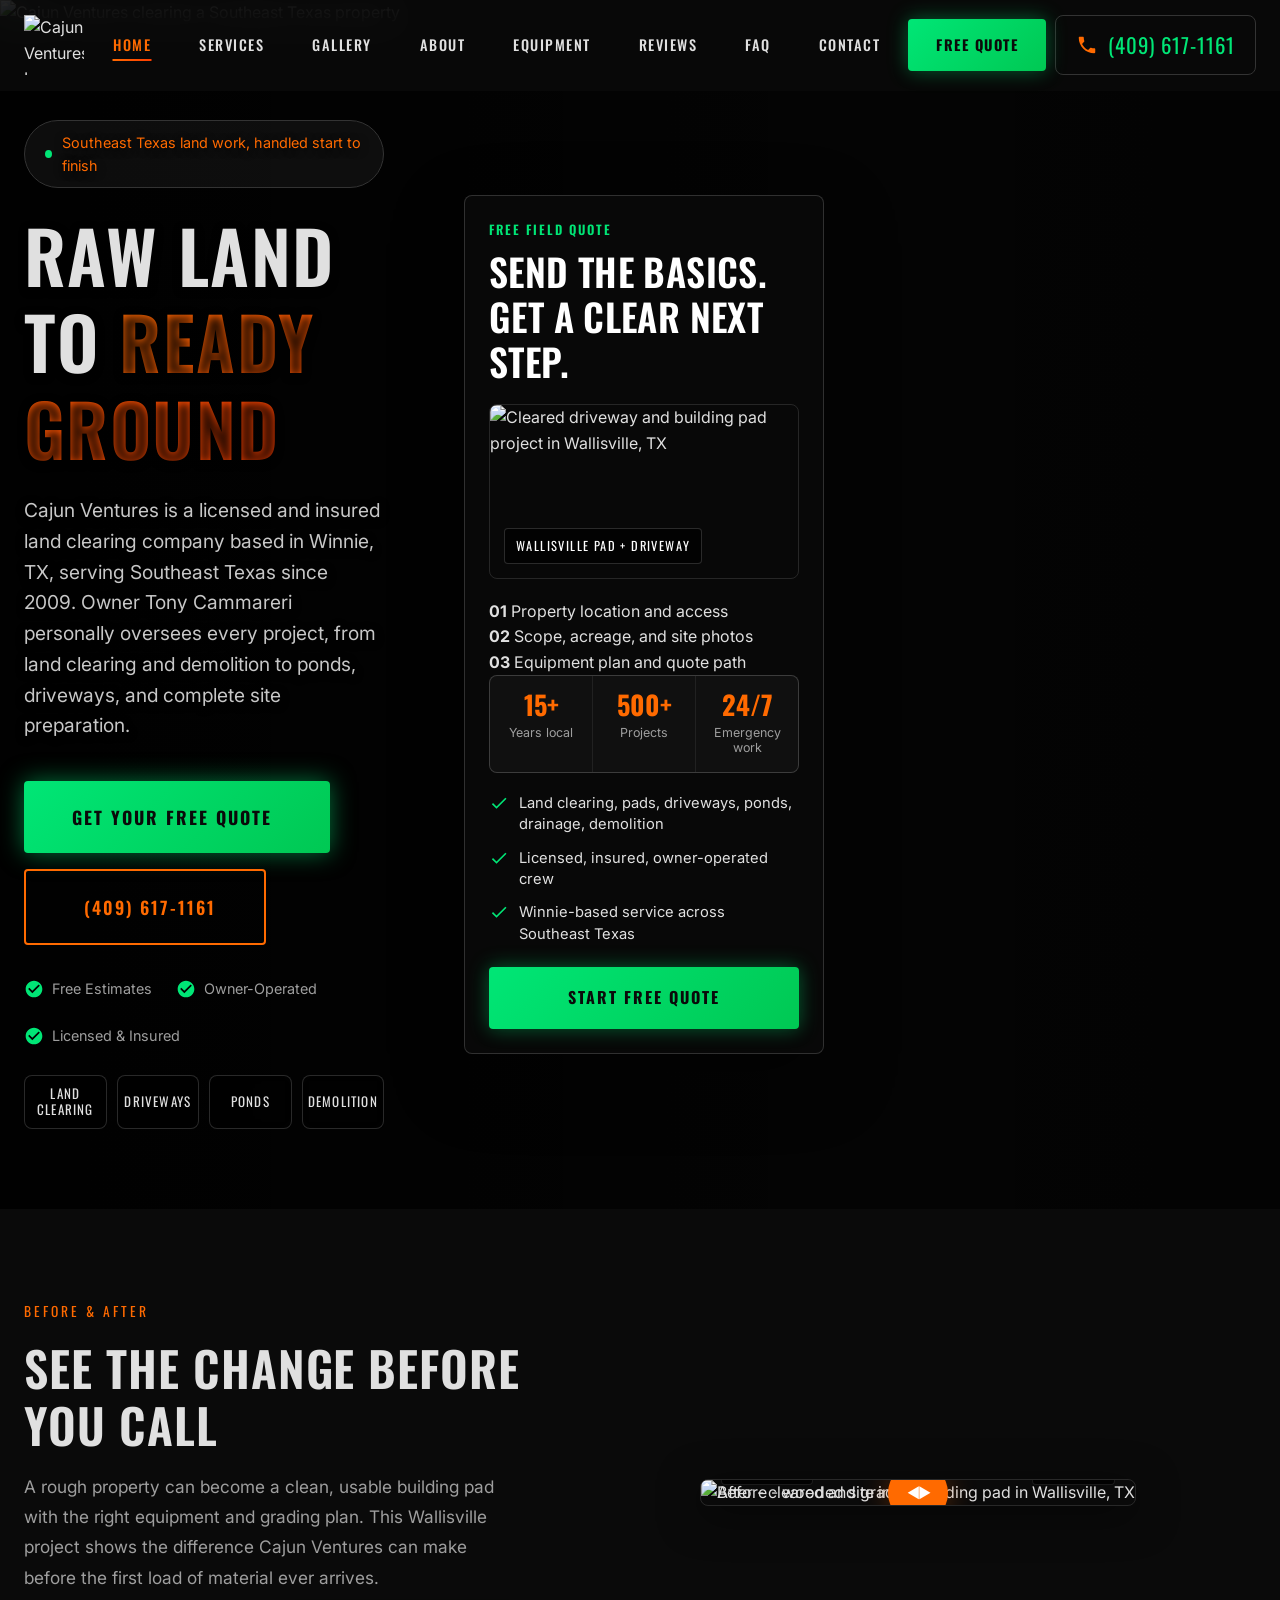
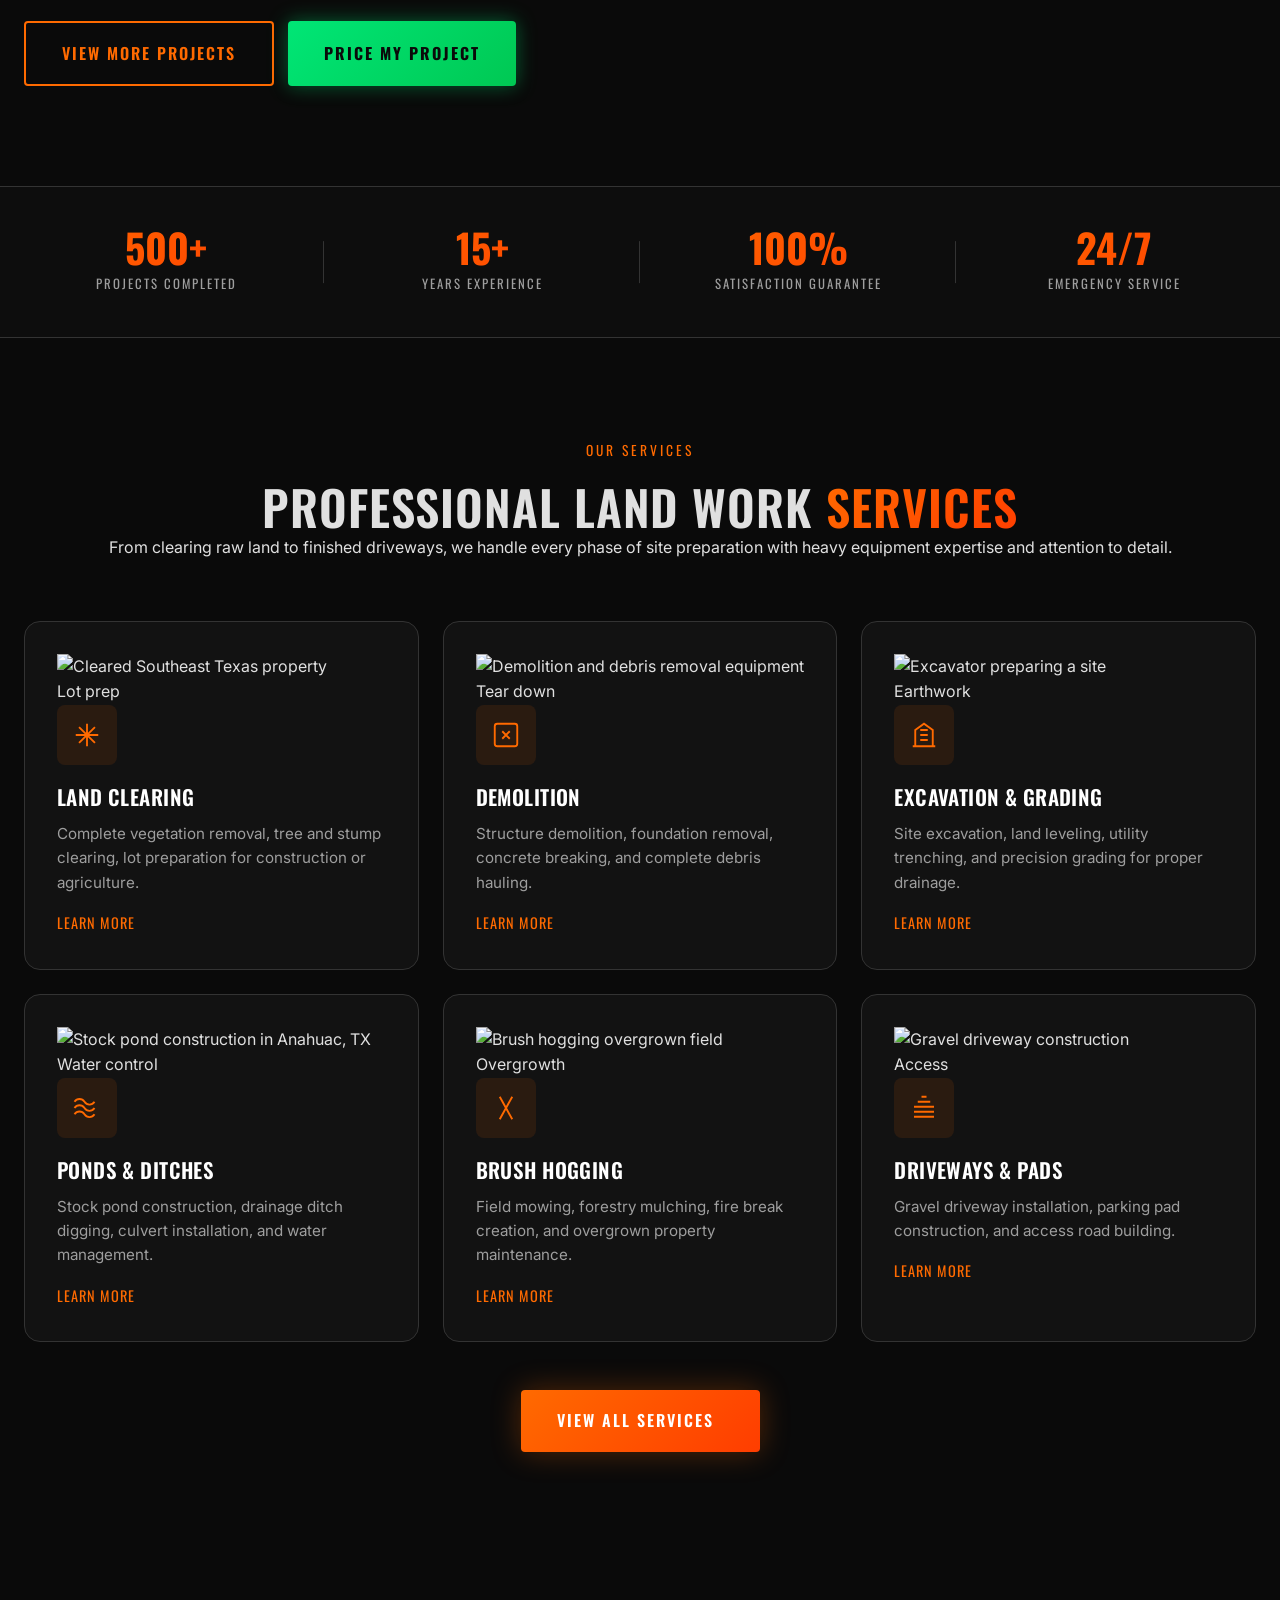
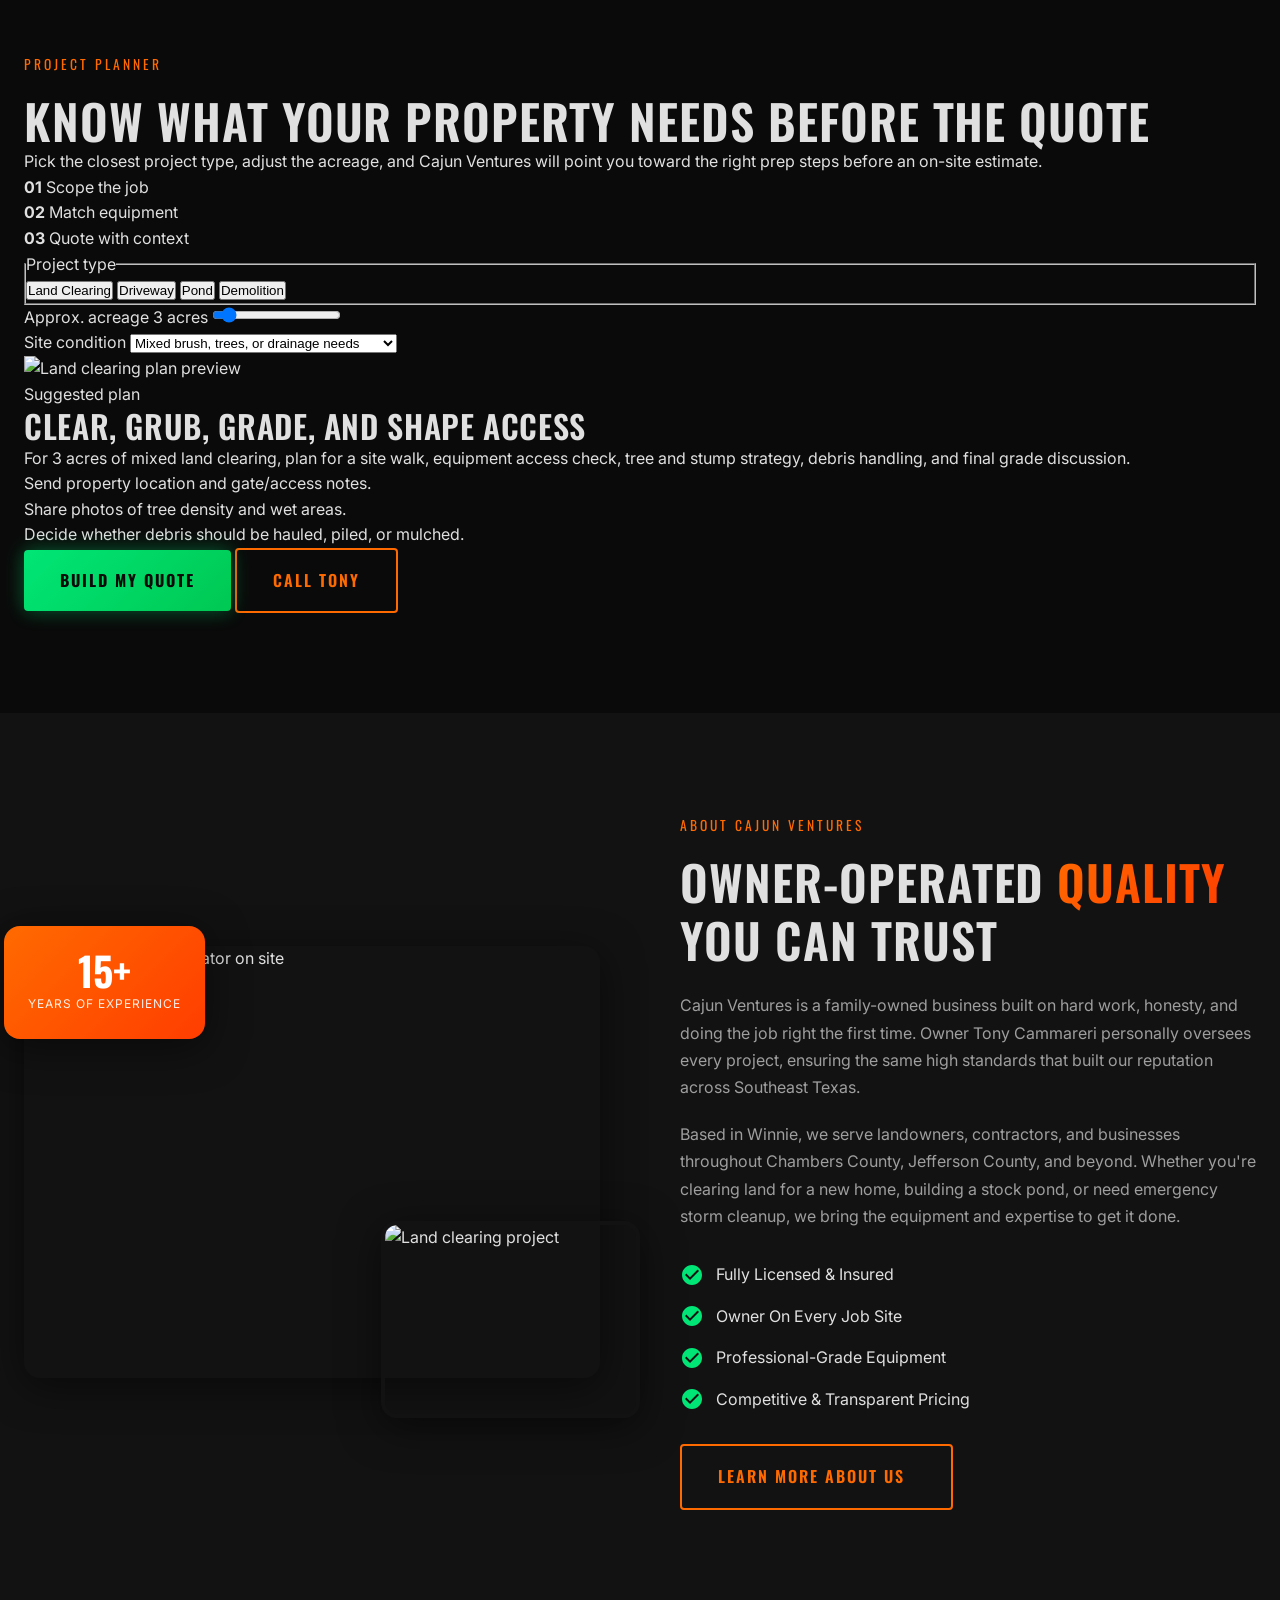
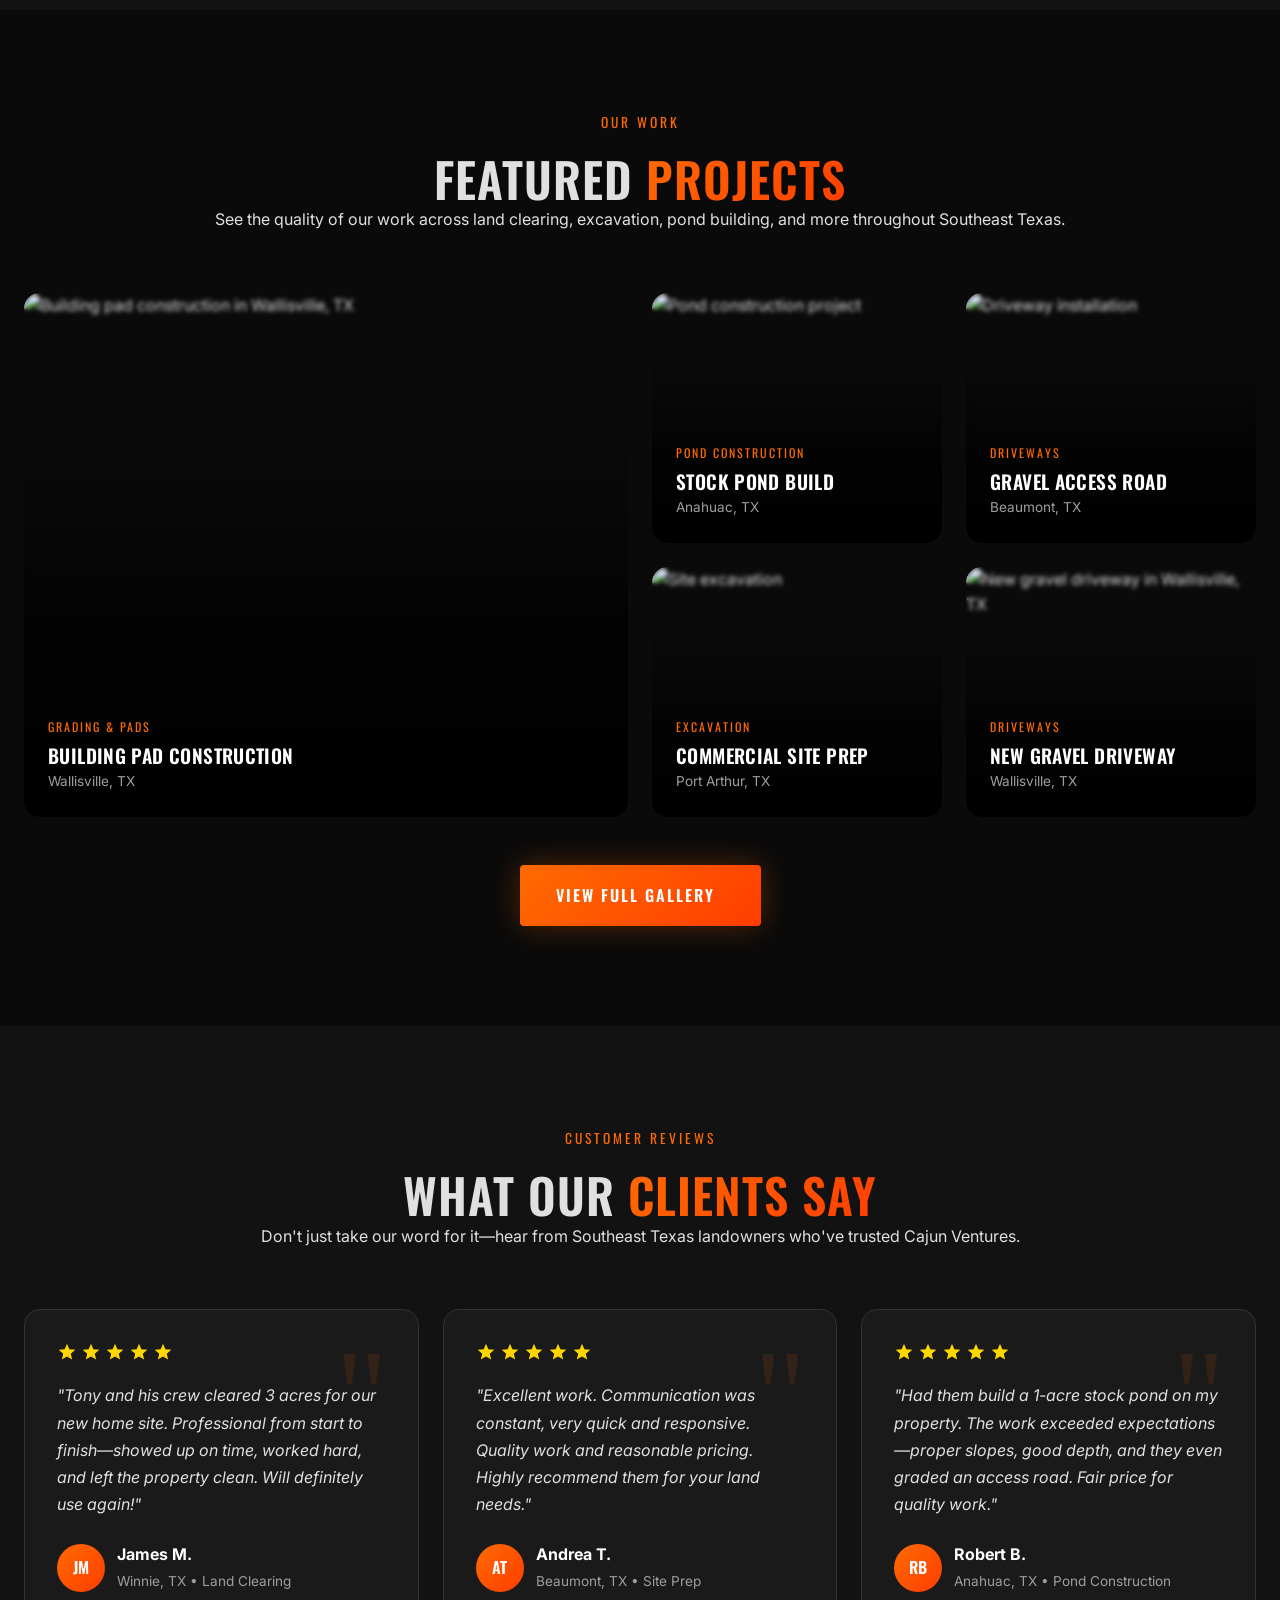
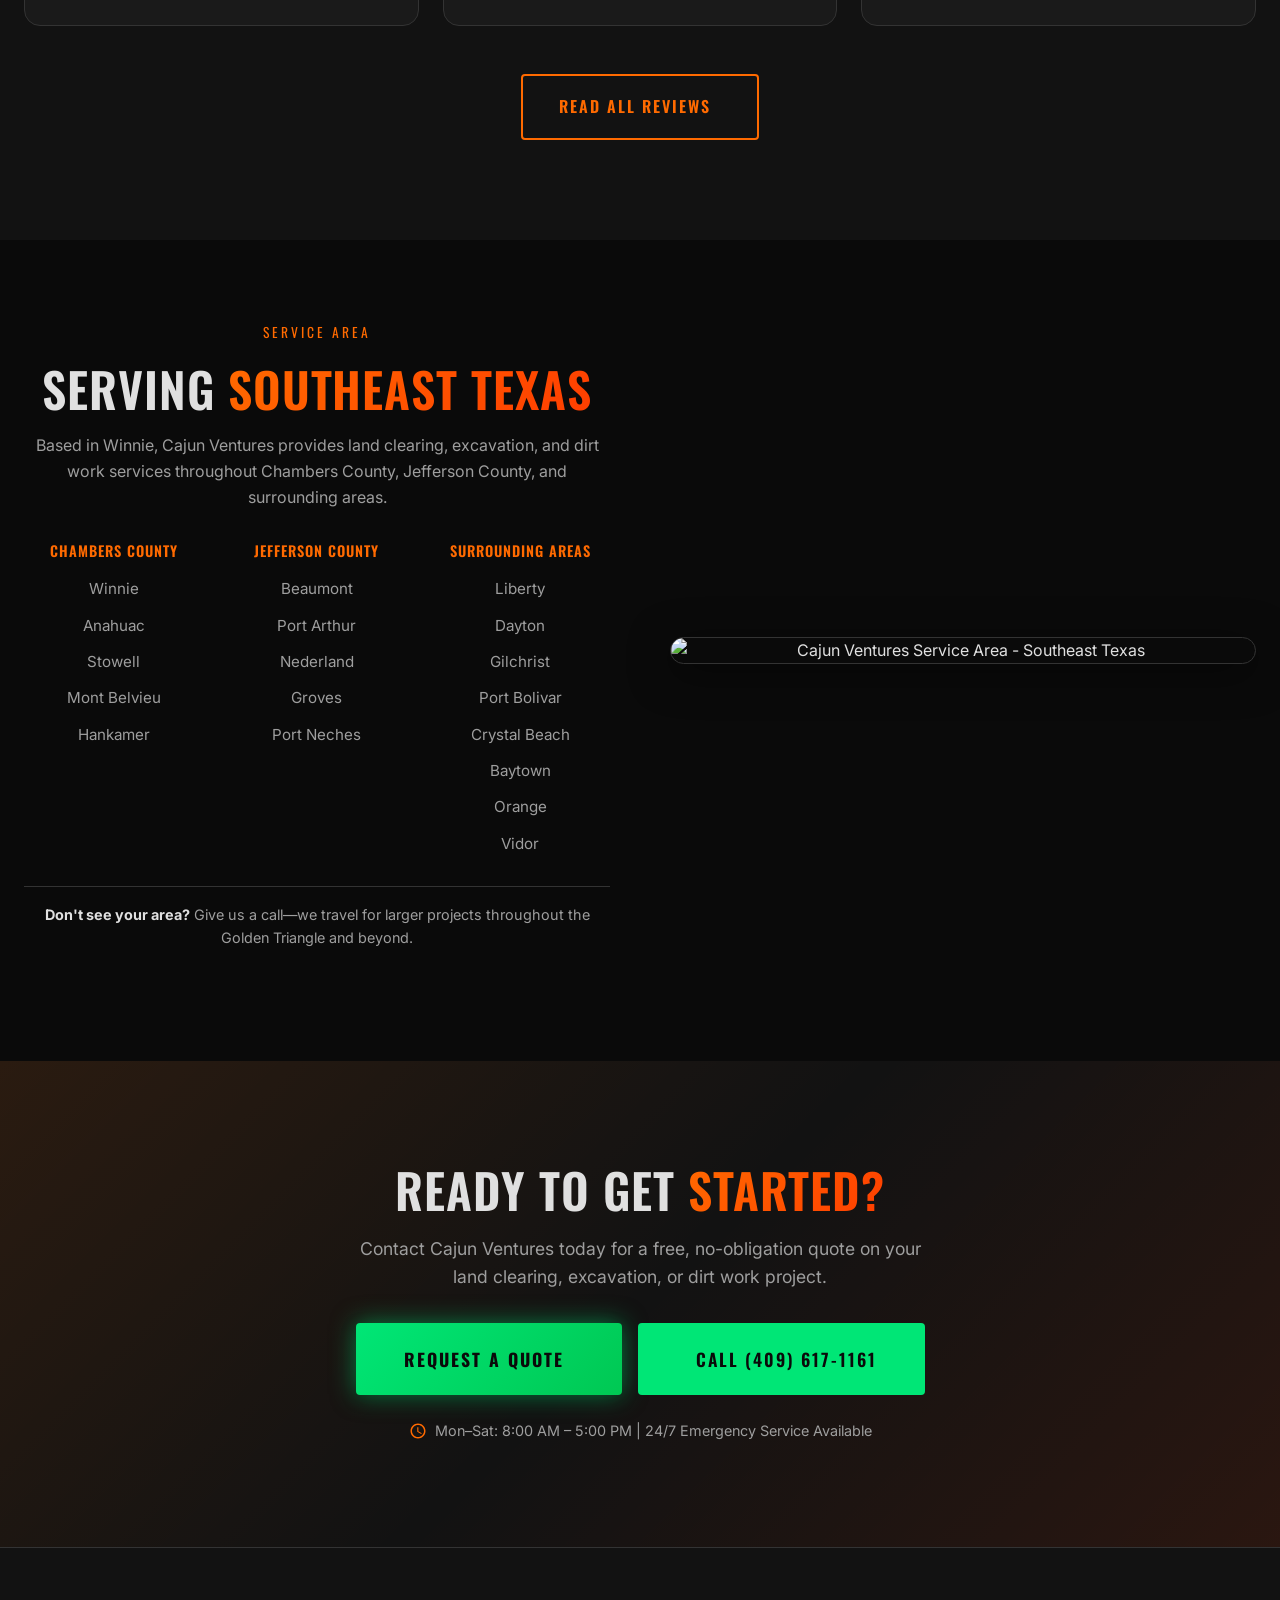
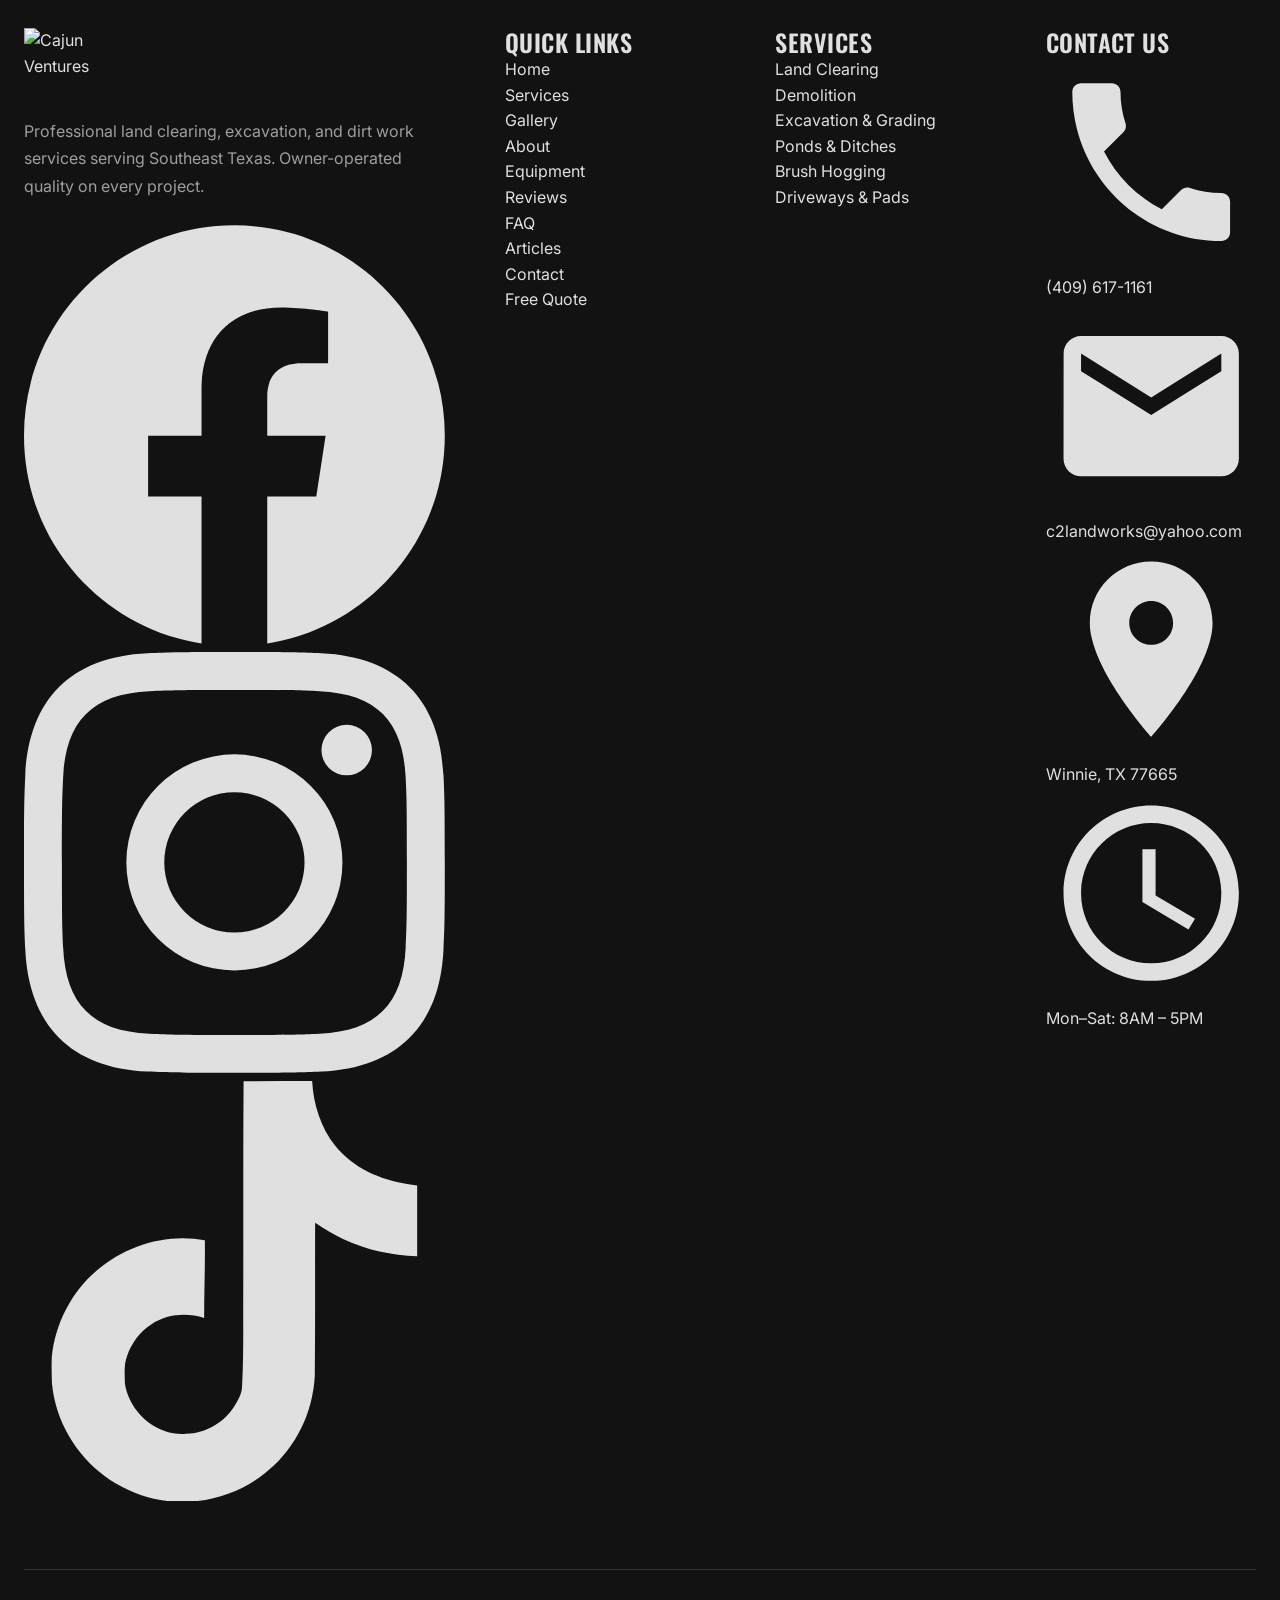
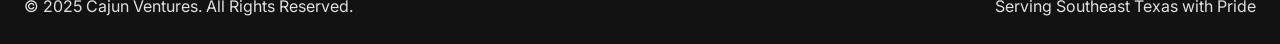
==== commit bd541725: "Clean up C2 specifics and rebrand to Cajun Ventures" ====
--- a/index.html
+++ b/index.html
@@ -4,15 +4,15 @@
 <head>
     <meta charset="UTF-8">
     <meta name="viewport" content="width=device-width, initial-scale=1.0">
-    <meta name="description" content="C2 Land Works is a licensed, owner-operated land clearing and excavation company in Winnie, TX serving Southeast Texas. Services include land clearing, brush hogging, excavation, grading, pond construction, demolition, and driveways. Call (409) 617-1161 for a free quote.">
+    <meta name="description" content="Cajun Ventures is a licensed, owner-operated land clearing and excavation company in Winnie, TX serving Southeast Texas. Services include land clearing, brush hogging, excavation, grading, pond construction, demolition, and driveways. Call (409) 617-1161 for a free quote.">
     <meta name="keywords" content="land clearing, excavation, demolition, dirt work, Winnie TX, Southeast Texas, pond construction, brush hogging, site prep, grading">
-    <meta name="author" content="C2 Land Works">
+    <meta name="author" content="Cajun Ventures">
     <meta name="robots" content="index, follow">
-    <title>C2 Land Works | Land Clearing & Excavation | Southeast Texas</title>
+    <title>Cajun Ventures | Land Clearing & Excavation | Southeast Texas</title>
     <link rel="canonical" href="https://c2landworks.com/">
     
     <!-- Open Graph -->
-    <meta property="og:title" content="C2 Land Works | Land Clearing & Excavation">
+    <meta property="og:title" content="Cajun Ventures | Land Clearing & Excavation">
     <meta property="og:description" content="Professional land clearing, excavation, and dirt work services in Southeast Texas. Owner-operated quality you can trust.">
     <meta property="og:type" content="website">
     <meta property="og:url" content="https://c2landworks.com/">
@@ -20,13 +20,13 @@
 
     <!-- Twitter Card -->
     <meta name="twitter:card" content="summary_large_image">
-    <meta name="twitter:title" content="C2 Land Works | Land Clearing &amp; Excavation | Southeast Texas">
+    <meta name="twitter:title" content="Cajun Ventures | Land Clearing &amp; Excavation | Southeast Texas">
     <meta name="twitter:description" content="Professional land clearing, excavation, and dirt work services in Southeast Texas. Owner-operated quality you can trust.">
     <meta name="twitter:image" content="https://c2landworks.com/images/Branding-Banner.jpg">
 
     <!-- Sitemap & RSS for SEO/AEO -->
     <link rel="sitemap" type="application/xml" href="/sitemap.xml">
-    <link rel="alternate" type="application/rss+xml" title="C2 Land Works RSS" href="/feed.xml">
+    <link rel="alternate" type="application/rss+xml" title="Cajun Ventures RSS" href="/feed.xml">
 
     <!-- Fonts -->
     <link rel="preconnect" href="https://fonts.googleapis.com">
@@ -45,7 +45,7 @@
         "@context": "https://schema.org",
         "@type": "LocalBusiness",
         "@id": "https://c2landworks.com",
-        "name": "C2 Land Works",
+        "name": "Cajun Ventures",
         "image": "https://c2landworks.com/images/Branding-Logo.jpg",
         "url": "https://c2landworks.com",
         "telephone": "+1-409-617-1161",
@@ -107,7 +107,7 @@
         <div class="container">
             <div class="header-inner">
                 <a href="index.html" class="logo">
-                    <img src="images/Branding-Logo.jpg" alt="C2 Land Works Logo" width="60" height="60" loading="lazy">
+                    <img src="images/Branding-Logo.jpg" alt="Cajun Ventures Logo" width="60" height="60" loading="lazy">
                 </a>
                 <nav class="nav-main" id="navMain">
                     <a href="index.html" class="nav-link active">Home</a>
@@ -134,7 +134,7 @@
     <!-- Hero Section -->
     <section class="hero">
         <div class="hero-bg">
-            <img src="images/Services-LandClearing.jpg" alt="C2 Land Works clearing a Southeast Texas property" loading="eager">
+            <img src="images/Services-LandClearing.jpg" alt="Cajun Ventures clearing a Southeast Texas property" loading="eager">
             <div class="hero-overlay"></div>
         </div>
         <div class="container">
@@ -142,7 +142,7 @@
                 <div class="hero-copy">
                     <span class="hero-badge"><span class="hero-badge-dot"></span>Southeast Texas land work, handled start to finish</span>
                     <h1>Raw Land to <span class="text-gradient">Ready Ground</span></h1>
-                    <p class="hero-text" id="hero-summary">C2 Land Works is a licensed and insured land clearing company based in Winnie, TX, serving Southeast Texas since 2009. Owner Tony Cammareri personally oversees every project, from land clearing and demolition to ponds, driveways, and complete site preparation.</p>
+                    <p class="hero-text" id="hero-summary">Cajun Ventures is a licensed and insured land clearing company based in Winnie, TX, serving Southeast Texas since 2009. Owner Tony Cammareri personally oversees every project, from land clearing and demolition to ponds, driveways, and complete site preparation.</p>
                     <div class="hero-cta">
                         <a href="quote.html" class="btn btn-primary btn-lg">
                             <span>Get Your Free Quote</span>
@@ -238,7 +238,7 @@
                 <div class="proof-copy">
                     <span class="section-tag">Before &amp; After</span>
                     <h2>See the Change Before You Call</h2>
-                    <p>A rough property can become a clean, usable building pad with the right equipment and grading plan. This Wallisville project shows the difference C2 Land Works can make before the first load of material ever arrives.</p>
+                    <p>A rough property can become a clean, usable building pad with the right equipment and grading plan. This Wallisville project shows the difference Cajun Ventures can make before the first load of material ever arrives.</p>
                     <div class="proof-actions">
                         <a href="gallery.html" class="btn btn-outline">View More Projects</a>
                         <a href="quote.html" class="btn btn-primary btn-quote">Price My Project</a>
@@ -407,7 +407,7 @@
                 <div class="planner-copy">
                     <span class="section-tag">Project Planner</span>
                     <h2>Know What Your Property Needs Before the Quote</h2>
-                    <p>Pick the closest project type, adjust the acreage, and C2 Land Works will point you toward the right prep steps before an on-site estimate.</p>
+                    <p>Pick the closest project type, adjust the acreage, and Cajun Ventures will point you toward the right prep steps before an on-site estimate.</p>
                     <div class="planner-metrics">
                         <div>
                             <strong>01</strong>
@@ -478,7 +478,7 @@
             <div class="about-grid">
                 <div class="about-images">
                     <div class="about-image-main">
-                        <img src="images/AboutPreview-Excavator.jpg" alt="C2 Land Works excavator on site" loading="lazy">
+                        <img src="images/AboutPreview-Excavator.jpg" alt="Cajun Ventures excavator on site" loading="lazy">
                     </div>
                     <div class="about-image-accent">
                         <img src="images/AboutPreview-LandClearing.jpg" alt="Land clearing project" loading="lazy">
@@ -489,9 +489,9 @@
                     </div>
                 </div>
                 <div class="about-content">
-                    <span class="section-tag">About C2 Land Works</span>
+                    <span class="section-tag">About Cajun Ventures</span>
                     <h2>Owner-Operated <span class="text-gradient">Quality</span> You Can Trust</h2>
-                    <p>C2 Land Works is a family-owned business built on hard work, honesty, and doing the job right the first time. Owner Tony Cammareri personally oversees every project, ensuring the same high standards that built our reputation across Southeast Texas.</p>
+                    <p>Cajun Ventures is a family-owned business built on hard work, honesty, and doing the job right the first time. Owner Tony Cammareri personally oversees every project, ensuring the same high standards that built our reputation across Southeast Texas.</p>
                     <p>Based in Winnie, we serve landowners, contractors, and businesses throughout Chambers County, Jefferson County, and beyond. Whether you're clearing land for a new home, building a stock pond, or need emergency storm cleanup, we bring the equipment and expertise to get it done.</p>
                     <ul class="about-features">
                         <li>
@@ -585,7 +585,7 @@
             <div class="section-header">
                 <span class="section-tag">Customer Reviews</span>
                 <h2>What Our <span class="text-gradient">Clients Say</span></h2>
-                <p>Don't just take our word for it—hear from Southeast Texas landowners who've trusted C2 Land Works.</p>
+                <p>Don't just take our word for it—hear from Southeast Texas landowners who've trusted Cajun Ventures.</p>
             </div>
             <div class="testimonials-grid">
                 <div class="testimonial-card">
@@ -656,7 +656,7 @@
                 <div class="area-content">
                     <span class="section-tag">Service Area</span>
                     <h2>Serving <span class="text-gradient">Southeast Texas</span></h2>
-                    <p>Based in Winnie, C2 Land Works provides land clearing, excavation, and dirt work services throughout Chambers County, Jefferson County, and surrounding areas.</p>
+                    <p>Based in Winnie, Cajun Ventures provides land clearing, excavation, and dirt work services throughout Chambers County, Jefferson County, and surrounding areas.</p>
                     <div class="area-cities">
                         <div class="city-column">
                             <h4>Chambers County</h4>
@@ -696,7 +696,7 @@
                 </div>
                 <div class="area-map">
                     <div class="map-placeholder">
-                        <img src="images/Branding-ServiceArea-Map.jpg" alt="C2 Land Works Service Area - Southeast Texas" loading="lazy">
+                        <img src="images/Branding-ServiceArea-Map.jpg" alt="Cajun Ventures Service Area - Southeast Texas" loading="lazy">
                     </div>
                 </div>
             </div>
@@ -709,7 +709,7 @@
         <div class="container">
             <div class="cta-content">
                 <h2>Ready to Get <span class="text-gradient">Started?</span></h2>
-                <p>Contact C2 Land Works today for a free, no-obligation quote on your land clearing, excavation, or dirt work project.</p>
+                <p>Contact Cajun Ventures today for a free, no-obligation quote on your land clearing, excavation, or dirt work project.</p>
                 <div class="cta-buttons">
                     <a href="quote.html" class="btn btn-primary btn-lg">
                         <span>Request a Quote</span>
@@ -734,7 +734,7 @@
             <div class="footer-grid">
                 <div class="footer-brand">
                     <a href="index.html" class="footer-logo">
-                        <img src="images/Branding-Logo.jpg" alt="C2 Land Works" width="80" height="80" loading="lazy">
+                        <img src="images/Branding-Logo.jpg" alt="Cajun Ventures" width="80" height="80" loading="lazy">
                     </a>
                     <p>Professional land clearing, excavation, and dirt work services serving Southeast Texas. Owner-operated quality on every project.</p>
                     <div class="footer-social">
@@ -798,7 +798,7 @@
                 </div>
             </div>
             <div class="footer-bottom">
-                <p>&copy; 2025 C2 Land Works. All Rights Reserved.</p>
+                <p>&copy; 2025 Cajun Ventures. All Rights Reserved.</p>
                 <p>Serving Southeast Texas with Pride</p>
             </div>
         </div>
--- a/css/styles.css
+++ b/css/styles.css
@@ -1,4 +1,4 @@
-/* C2 Land Works - Professional Stylesheet */
+/* Cajun Ventures - Professional Stylesheet */
 /* ========================================= */
 
 :root {
--- a/css/styles.css
+++ b/css/styles.css
@@ -1,4 +1,4 @@
-/* C2 Land Works - Professional Stylesheet */
+/* Cajun Ventures - Professional Stylesheet */
 /* ========================================= */
 
 :root {
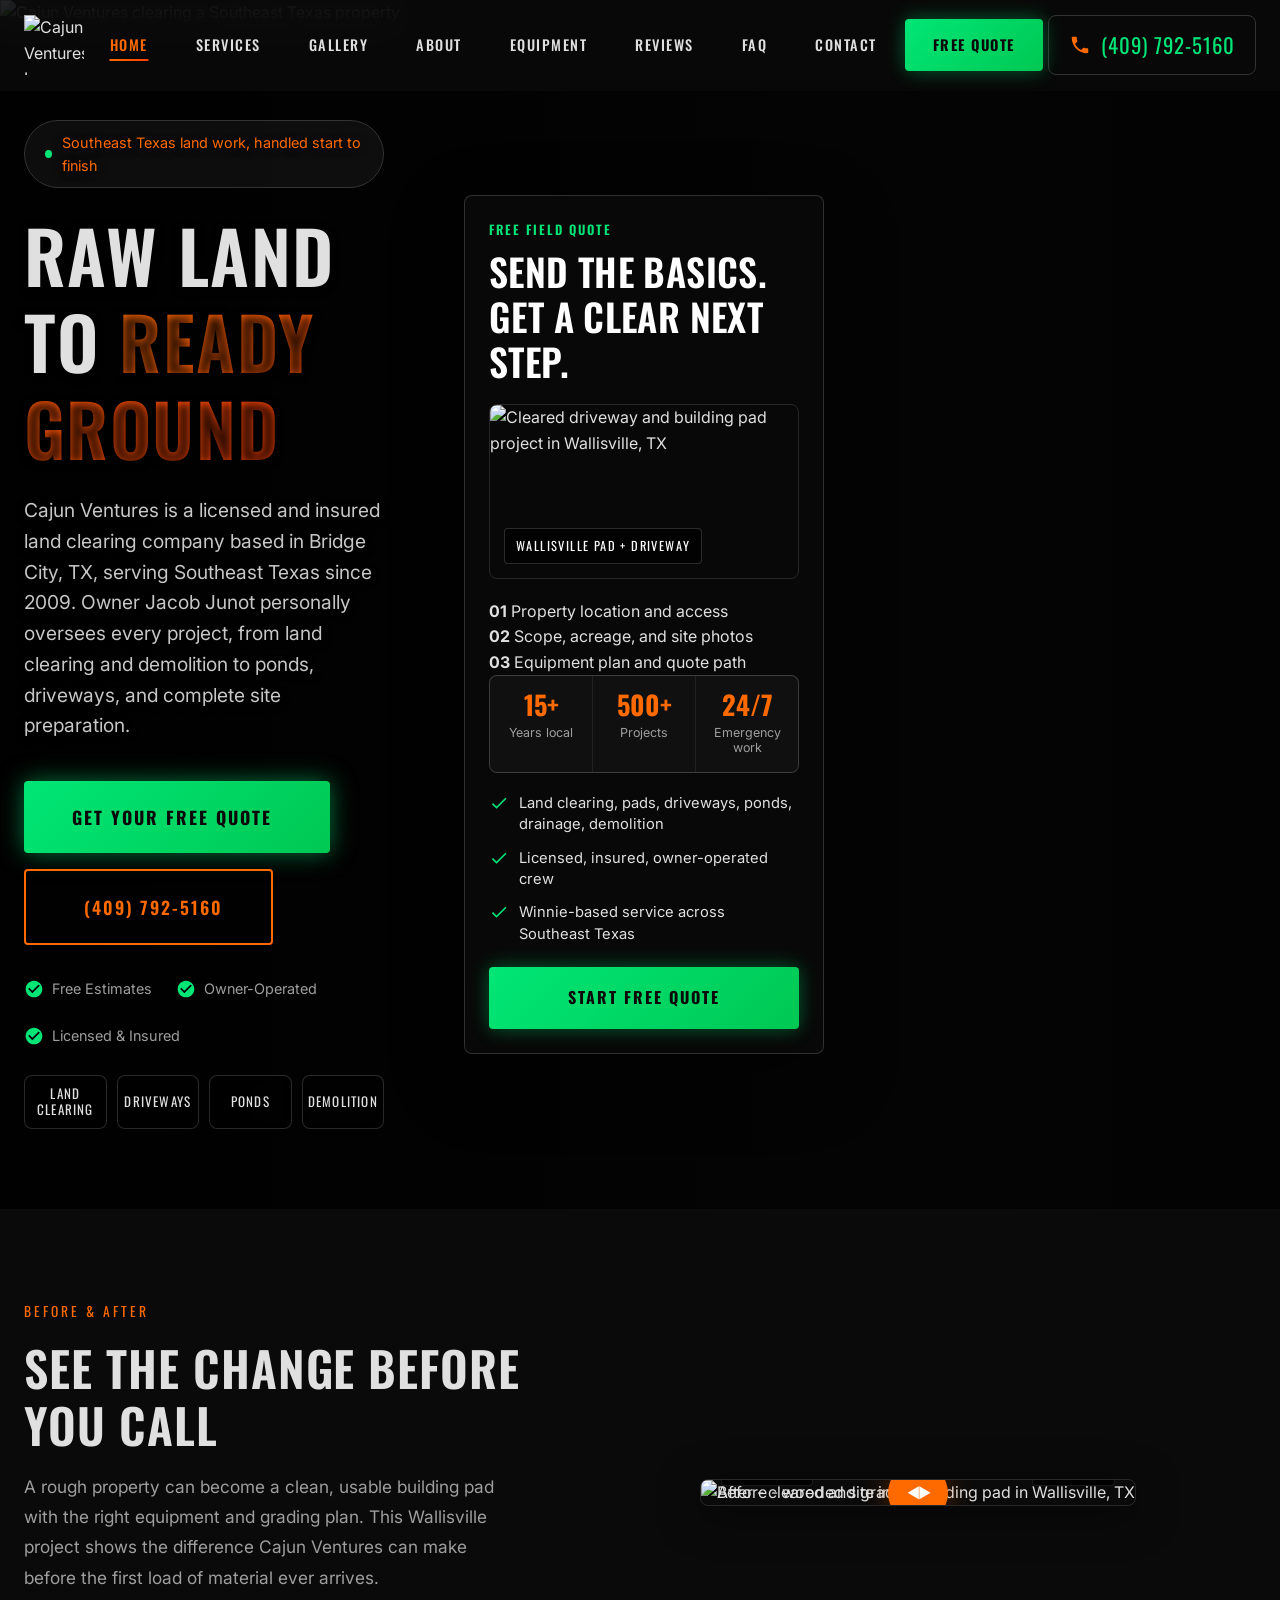
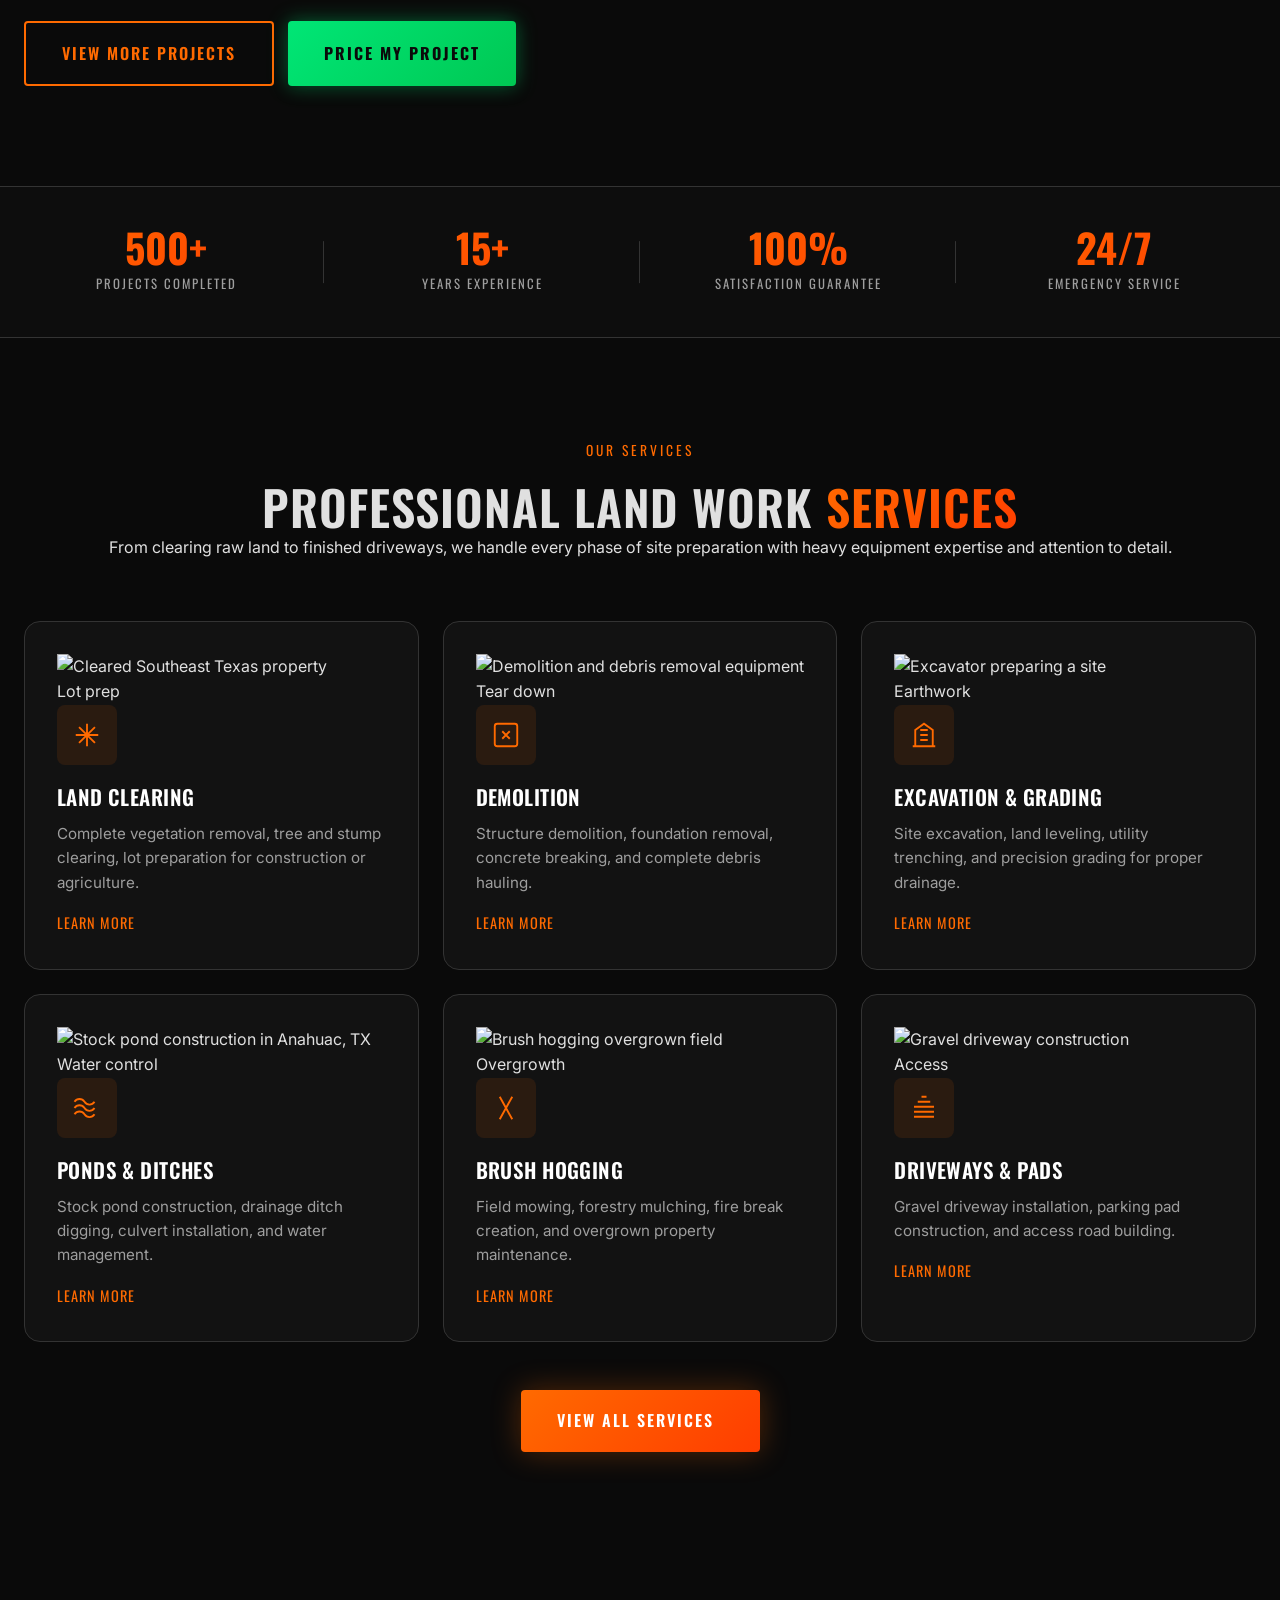
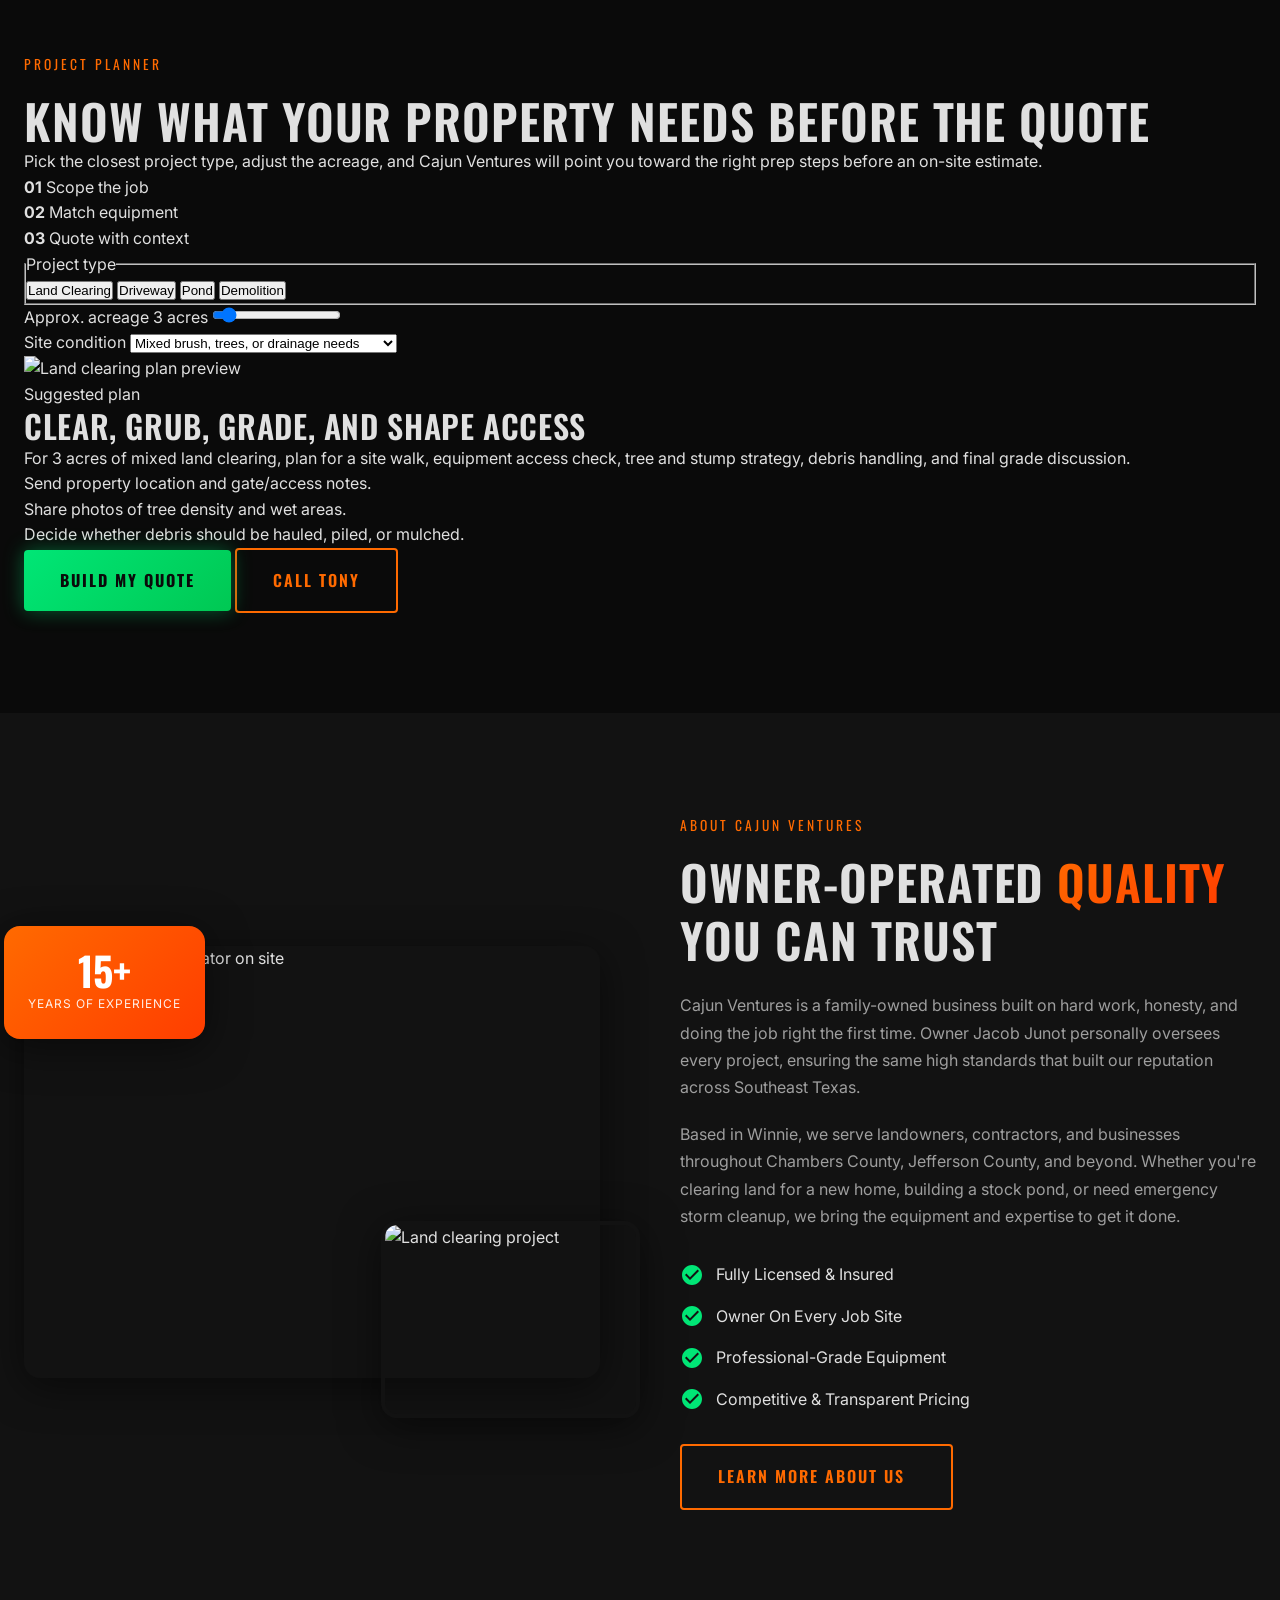
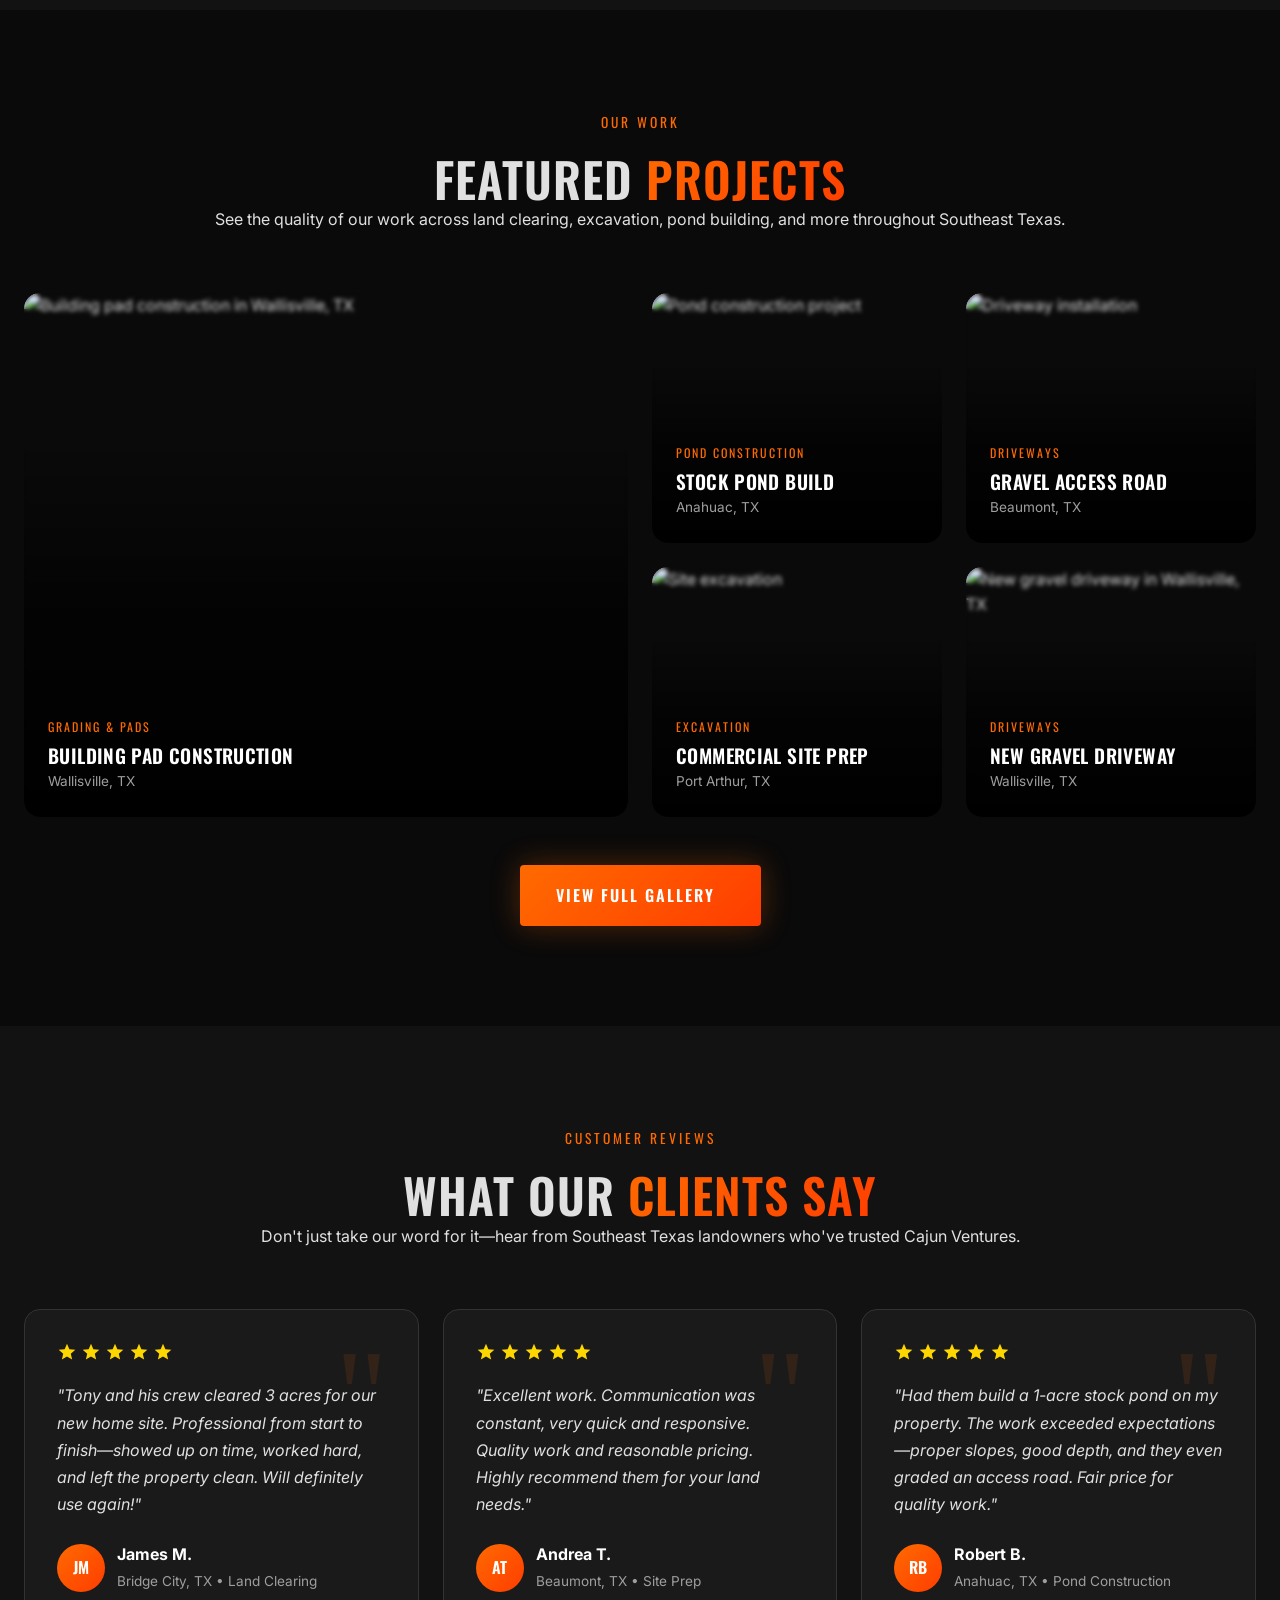
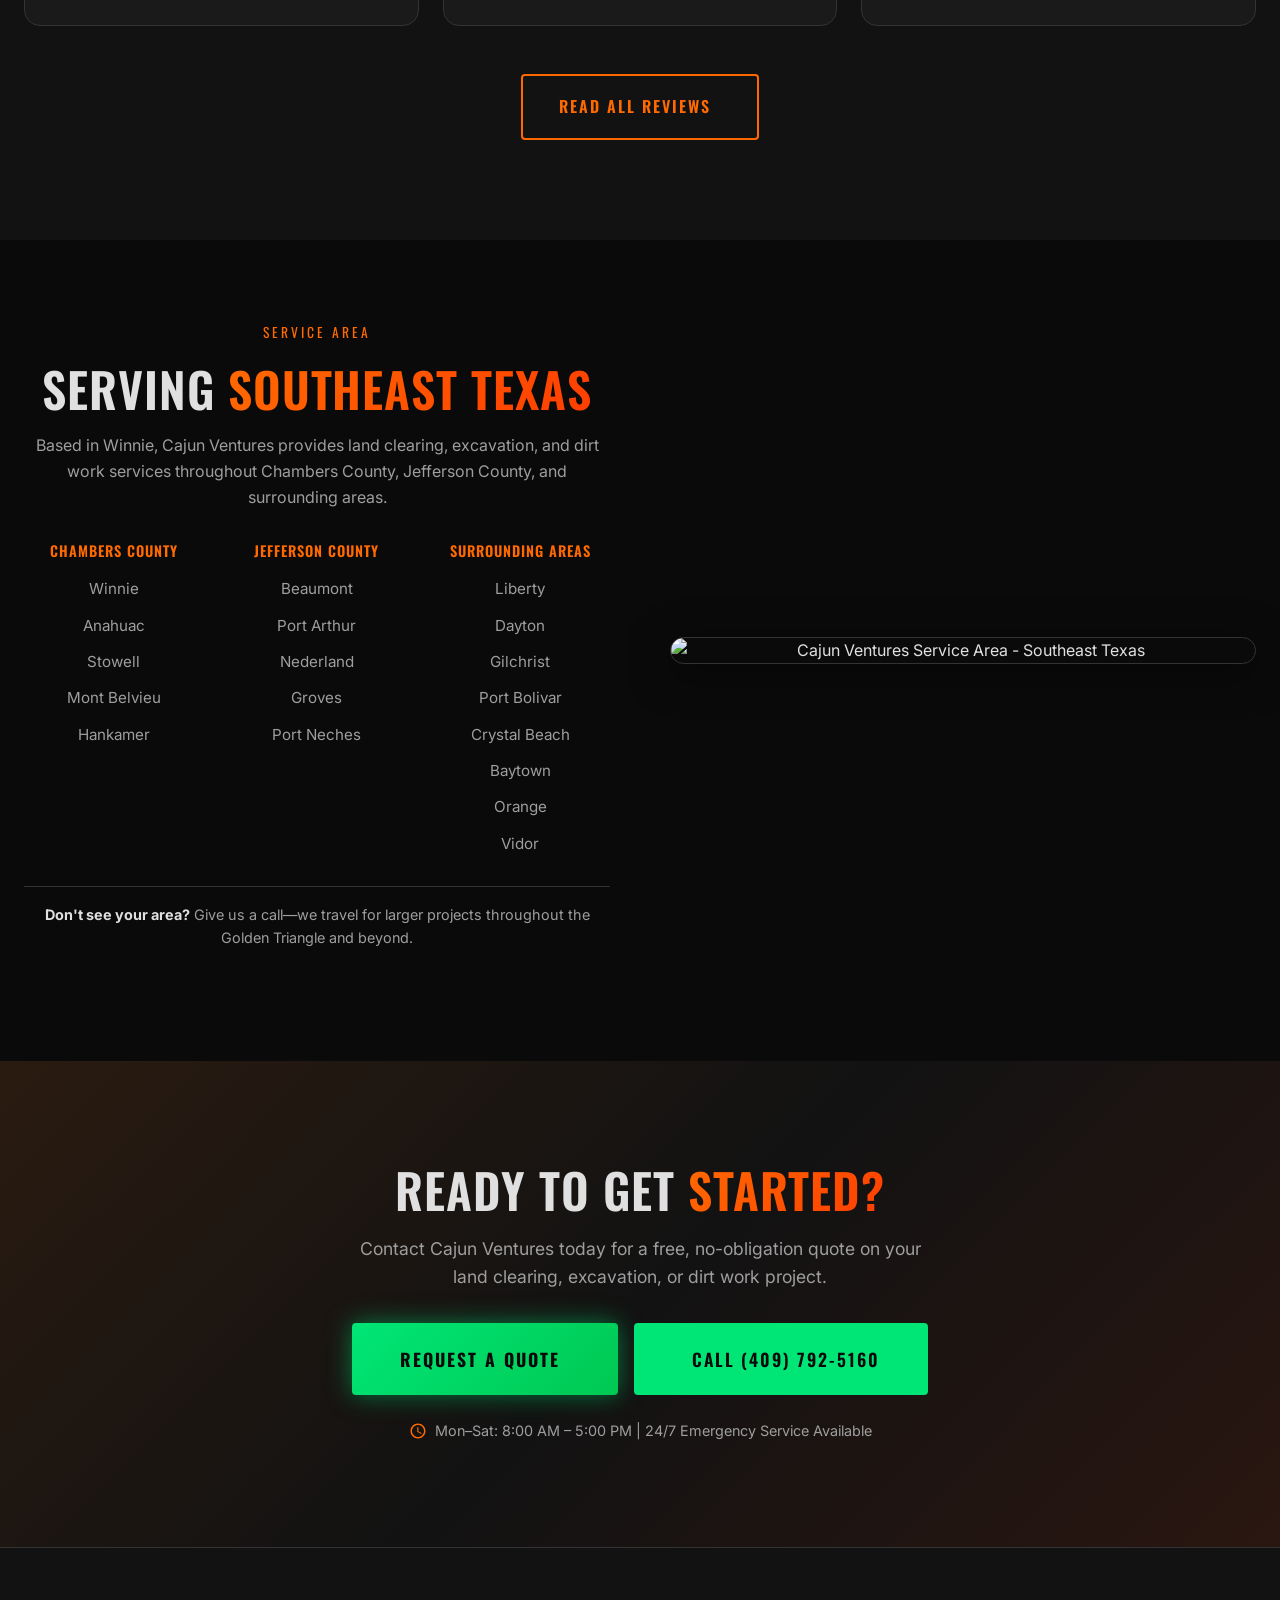
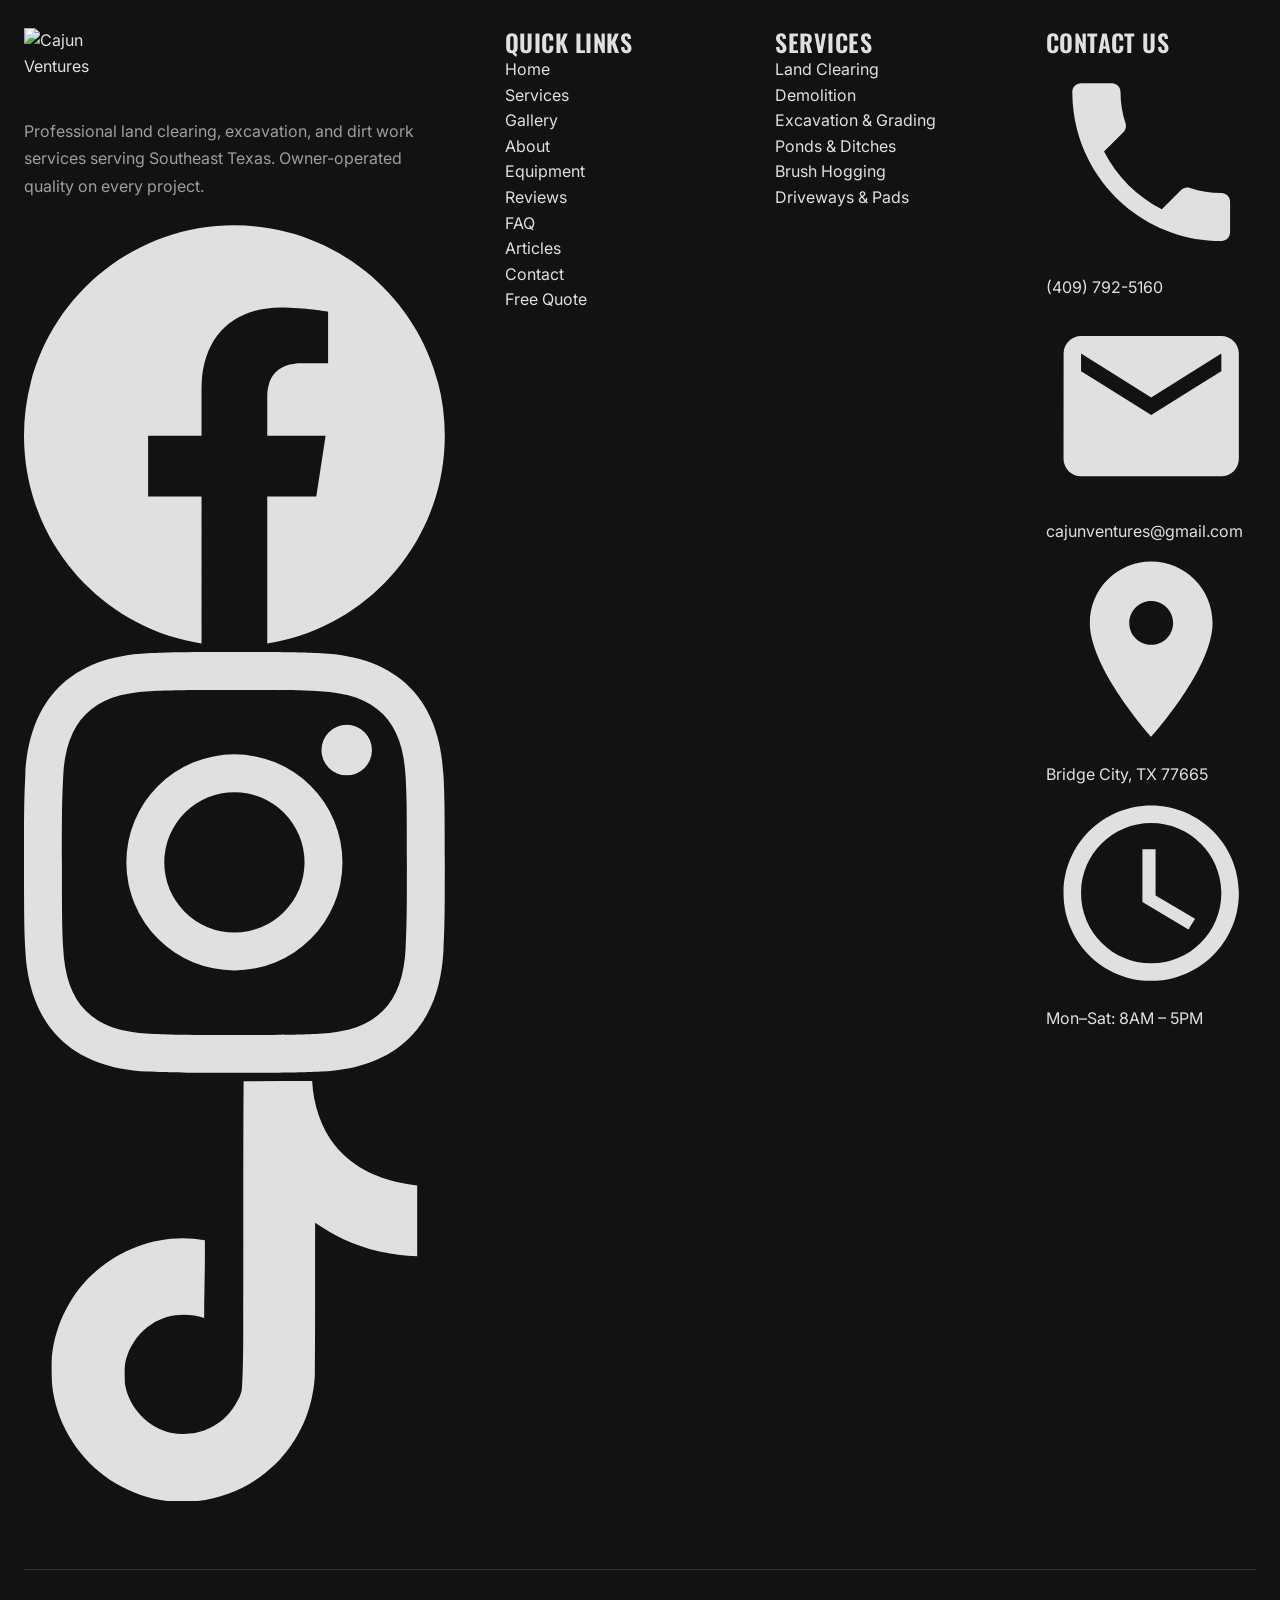
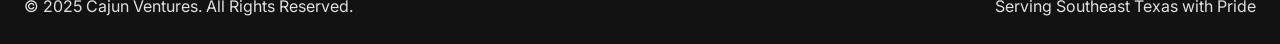
==== commit f4fb1476: "Complete conversion to Cajun Ventures Meat Market and Catering" ====
--- a/index.html
+++ b/index.html
@@ -4,7 +4,7 @@
 <head>
     <meta charset="UTF-8">
     <meta name="viewport" content="width=device-width, initial-scale=1.0">
-    <meta name="description" content="Cajun Ventures is a licensed, owner-operated land clearing and excavation company in Winnie, TX serving Southeast Texas. Services include land clearing, brush hogging, excavation, grading, pond construction, demolition, and driveways. Call (409) 617-1161 for a free quote.">
+    <meta name="description" content="Cajun Ventures is a licensed, owner-operated land clearing and excavation company in Bridge City, TX serving Southeast Texas. Services include land clearing, brush hogging, excavation, grading, pond construction, demolition, and driveways. Call (409) 792-5160 for a free quote.">
     <meta name="keywords" content="land clearing, excavation, demolition, dirt work, Winnie TX, Southeast Texas, pond construction, brush hogging, site prep, grading">
     <meta name="author" content="Cajun Ventures">
     <meta name="robots" content="index, follow">
@@ -49,7 +49,7 @@
         "image": "https://c2landworks.com/images/Branding-Logo.jpg",
         "url": "https://c2landworks.com",
         "telephone": "+1-409-617-1161",
-        "email": "c2landworks@yahoo.com",
+        "email": "cajunventures@gmail.com",
         "description": "Professional land clearing, excavation, demolition, and dirt work services in Southeast Texas.",
         "address": {
             "@type": "PostalAddress",
@@ -120,9 +120,9 @@
                     <a href="contact.html" class="nav-link">Contact</a>
                     <a href="quote.html" class="nav-link nav-cta">Free Quote</a>
                 </nav>
-                <a href="tel:4096171161" class="header-phone">
+                <a href="tel:4097925160" class="header-phone">
                     <svg viewBox="0 0 24 24" fill="currentColor"><path d="M6.62 10.79c1.44 2.83 3.76 5.14 6.59 6.59l2.2-2.2c.27-.27.67-.36 1.02-.24 1.12.37 2.33.57 3.57.57.55 0 1 .45 1 1V20c0 .55-.45 1-1 1-9.39 0-17-7.61-17-17 0-.55.45-1 1-1h3.5c.55 0 1 .45 1 1 0 1.25.2 2.45.57 3.57.11.35.03.74-.25 1.02l-2.2 2.2z"/></svg>
-                    (409) 617-1161
+                    (409) 792-5160
                 </a>
                 <button class="mobile-toggle" id="mobileToggle" aria-label="Toggle Menu">
                     <span></span><span></span><span></span>
@@ -142,15 +142,15 @@
                 <div class="hero-copy">
                     <span class="hero-badge"><span class="hero-badge-dot"></span>Southeast Texas land work, handled start to finish</span>
                     <h1>Raw Land to <span class="text-gradient">Ready Ground</span></h1>
-                    <p class="hero-text" id="hero-summary">Cajun Ventures is a licensed and insured land clearing company based in Winnie, TX, serving Southeast Texas since 2009. Owner Tony Cammareri personally oversees every project, from land clearing and demolition to ponds, driveways, and complete site preparation.</p>
+                    <p class="hero-text" id="hero-summary">Cajun Ventures is a licensed and insured land clearing company based in Bridge City, TX, serving Southeast Texas since 2009. Owner Jacob Junot personally oversees every project, from land clearing and demolition to ponds, driveways, and complete site preparation.</p>
                     <div class="hero-cta">
                         <a href="quote.html" class="btn btn-primary btn-lg">
                             <span>Get Your Free Quote</span>
                             <svg viewBox="0 0 24 24" fill="none" stroke="currentColor" stroke-width="2"><path d="M5 12h14M12 5l7 7-7 7"/></svg>
                         </a>
-                        <a href="tel:4096171161" class="btn btn-outline btn-lg">
+                        <a href="tel:4097925160" class="btn btn-outline btn-lg">
                             <svg viewBox="0 0 24 24" fill="currentColor"><path d="M6.62 10.79c1.44 2.83 3.76 5.14 6.59 6.59l2.2-2.2c.27-.27.67-.36 1.02-.24 1.12.37 2.33.57 3.57.57.55 0 1 .45 1 1V20c0 .55-.45 1-1 1-9.39 0-17-7.61-17-17 0-.55.45-1 1-1h3.5c.55 0 1 .45 1 1 0 1.25.2 2.45.57 3.57.11.35.03.74-.25 1.02l-2.2 2.2z"/></svg>
-                            <span>(409) 617-1161</span>
+                            <span>(409) 792-5160</span>
                         </a>
                     </div>
                     <div class="hero-features">
@@ -463,7 +463,7 @@
                             </ul>
                             <div class="planner-actions">
                                 <a href="quote.html?service=land-clearing&acres=3&condition=mixed" class="btn btn-primary btn-quote" data-planner-quote-link>Build My Quote</a>
-                                <a href="tel:4096171161" class="btn btn-outline">Call Tony</a>
+                                <a href="tel:4097925160" class="btn btn-outline">Call Tony</a>
                             </div>
                         </div>
                     </div>
@@ -491,7 +491,7 @@
                 <div class="about-content">
                     <span class="section-tag">About Cajun Ventures</span>
                     <h2>Owner-Operated <span class="text-gradient">Quality</span> You Can Trust</h2>
-                    <p>Cajun Ventures is a family-owned business built on hard work, honesty, and doing the job right the first time. Owner Tony Cammareri personally oversees every project, ensuring the same high standards that built our reputation across Southeast Texas.</p>
+                    <p>Cajun Ventures is a family-owned business built on hard work, honesty, and doing the job right the first time. Owner Jacob Junot personally oversees every project, ensuring the same high standards that built our reputation across Southeast Texas.</p>
                     <p>Based in Winnie, we serve landowners, contractors, and businesses throughout Chambers County, Jefferson County, and beyond. Whether you're clearing land for a new home, building a stock pond, or need emergency storm cleanup, we bring the equipment and expertise to get it done.</p>
                     <ul class="about-features">
                         <li>
@@ -601,7 +601,7 @@
                         <div class="author-avatar">JM</div>
                         <div class="author-info">
                             <strong>James M.</strong>
-                            <span>Winnie, TX • Land Clearing</span>
+                            <span>Bridge City, TX • Land Clearing</span>
                         </div>
                     </div>
                 </div>
@@ -715,9 +715,9 @@
                         <span>Request a Quote</span>
                         <svg viewBox="0 0 24 24" fill="none" stroke="currentColor" stroke-width="2"><path d="M5 12h14M12 5l7 7-7 7"/></svg>
                     </a>
-                    <a href="tel:4096171161" class="btn btn-accent btn-lg">
+                    <a href="tel:4097925160" class="btn btn-accent btn-lg">
                         <svg viewBox="0 0 24 24" fill="currentColor"><path d="M6.62 10.79c1.44 2.83 3.76 5.14 6.59 6.59l2.2-2.2c.27-.27.67-.36 1.02-.24 1.12.37 2.33.57 3.57.57.55 0 1 .45 1 1V20c0 .55-.45 1-1 1-9.39 0-17-7.61-17-17 0-.55.45-1 1-1h3.5c.55 0 1 .45 1 1 0 1.25.2 2.45.57 3.57.11.35.03.74-.25 1.02l-2.2 2.2z"/></svg>
-                        <span>Call (409) 617-1161</span>
+                        <span>Call (409) 792-5160</span>
                     </a>
                 </div>
                 <div class="cta-hours">
@@ -780,15 +780,15 @@
                     <ul class="contact-list">
                         <li>
                             <svg viewBox="0 0 24 24" fill="currentColor"><path d="M6.62 10.79c1.44 2.83 3.76 5.14 6.59 6.59l2.2-2.2c.27-.27.67-.36 1.02-.24 1.12.37 2.33.57 3.57.57.55 0 1 .45 1 1V20c0 .55-.45 1-1 1-9.39 0-17-7.61-17-17 0-.55.45-1 1-1h3.5c.55 0 1 .45 1 1 0 1.25.2 2.45.57 3.57.11.35.03.74-.25 1.02l-2.2 2.2z"/></svg>
-                            <a href="tel:4096171161">(409) 617-1161</a>
+                            <a href="tel:4097925160">(409) 792-5160</a>
                         </li>
                         <li>
                             <svg viewBox="0 0 24 24" fill="currentColor"><path d="M20 4H4c-1.1 0-1.99.9-1.99 2L2 18c0 1.1.9 2 2 2h16c1.1 0 2-.9 2-2V6c0-1.1-.9-2-2-2zm0 4l-8 5-8-5V6l8 5 8-5v2z"/></svg>
-                            <a href="mailto:c2landworks@yahoo.com">c2landworks@yahoo.com</a>
+                            <a href="mailto:cajunventures@gmail.com">cajunventures@gmail.com</a>
                         </li>
                         <li>
                             <svg viewBox="0 0 24 24" fill="currentColor"><path d="M12 2C8.13 2 5 5.13 5 9c0 5.25 7 13 7 13s7-7.75 7-13c0-3.87-3.13-7-7-7zm0 9.5c-1.38 0-2.5-1.12-2.5-2.5s1.12-2.5 2.5-2.5 2.5 1.12 2.5 2.5-1.12 2.5-2.5 2.5z"/></svg>
-                            <span>Winnie, TX 77665</span>
+                            <span>Bridge City, TX 77665</span>
                         </li>
                         <li>
                             <svg viewBox="0 0 24 24" fill="currentColor"><path d="M11.99 2C6.47 2 2 6.48 2 12s4.47 10 9.99 10C17.52 22 22 17.52 22 12S17.52 2 11.99 2zM12 20c-4.42 0-8-3.58-8-8s3.58-8 8-8 8 3.58 8 8-3.58 8-8 8zm.5-13H11v6l5.25 3.15.75-1.23-4.5-2.67z"/></svg>
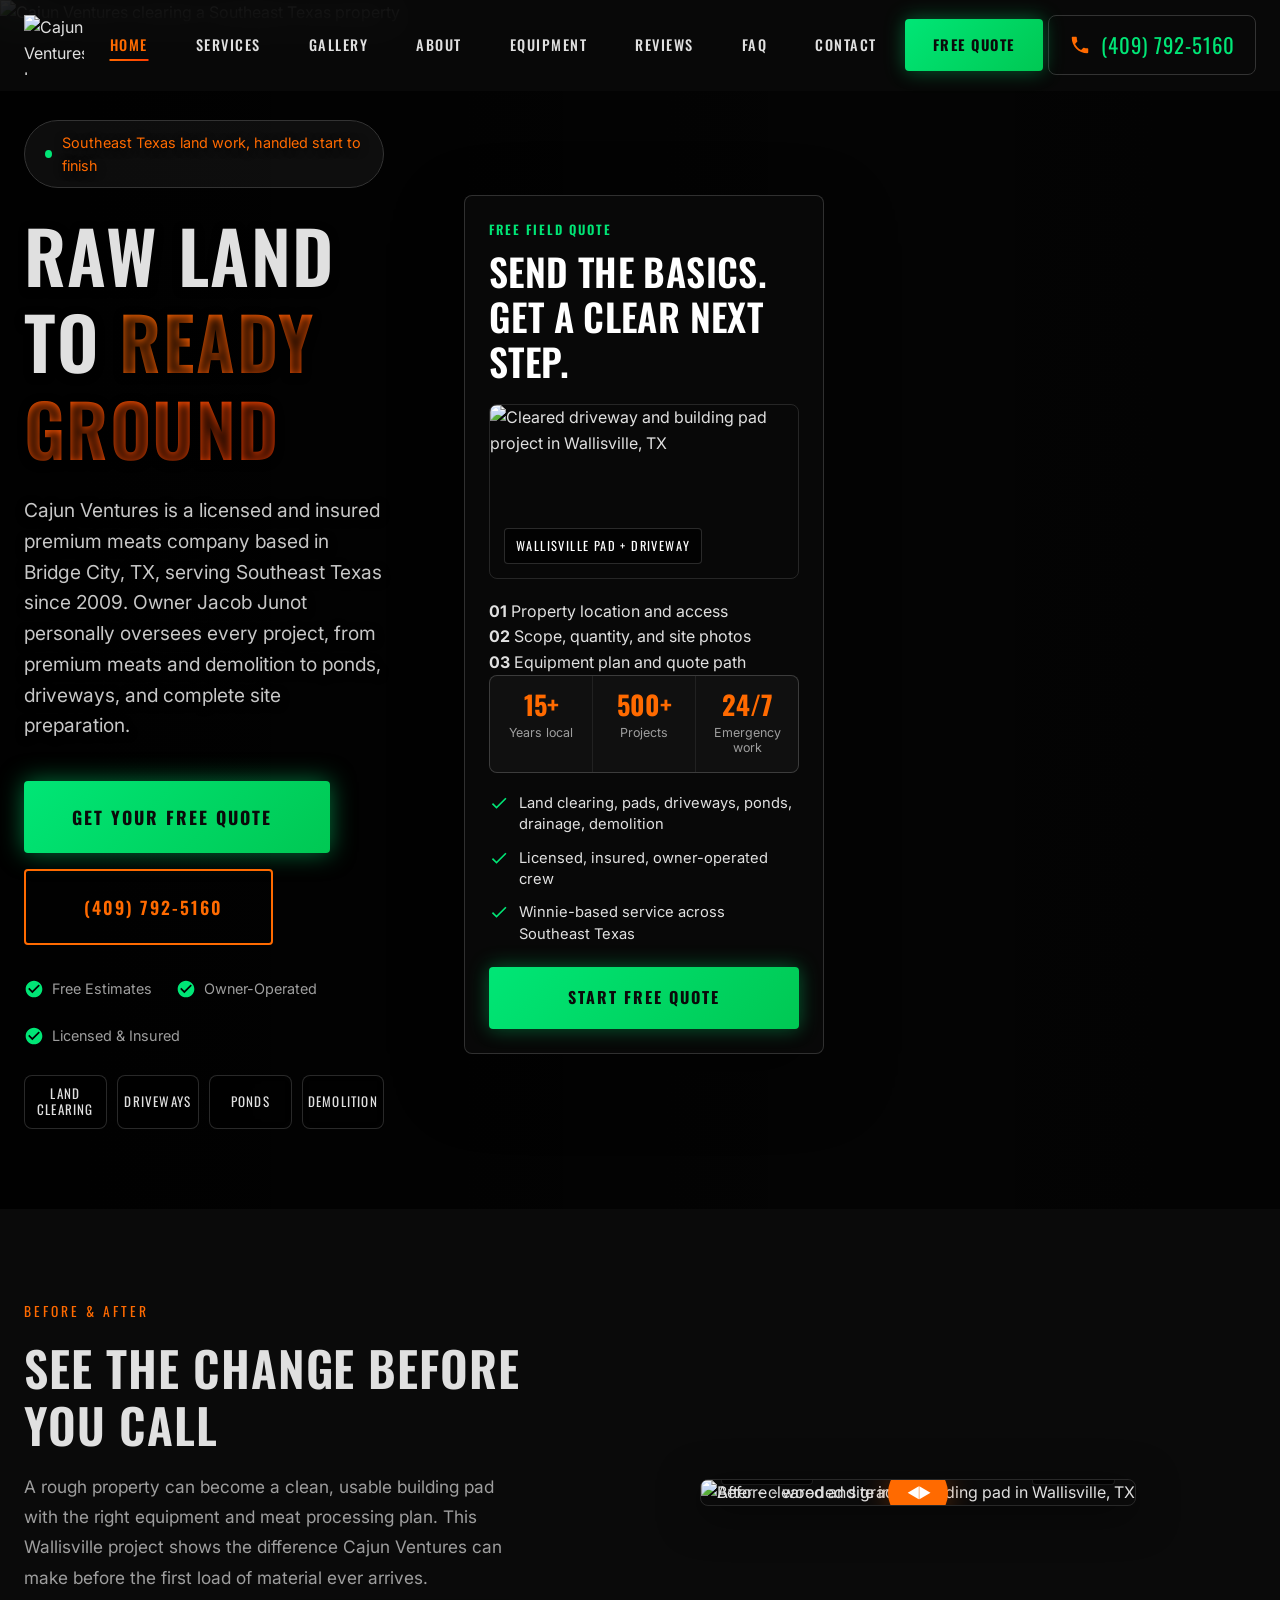
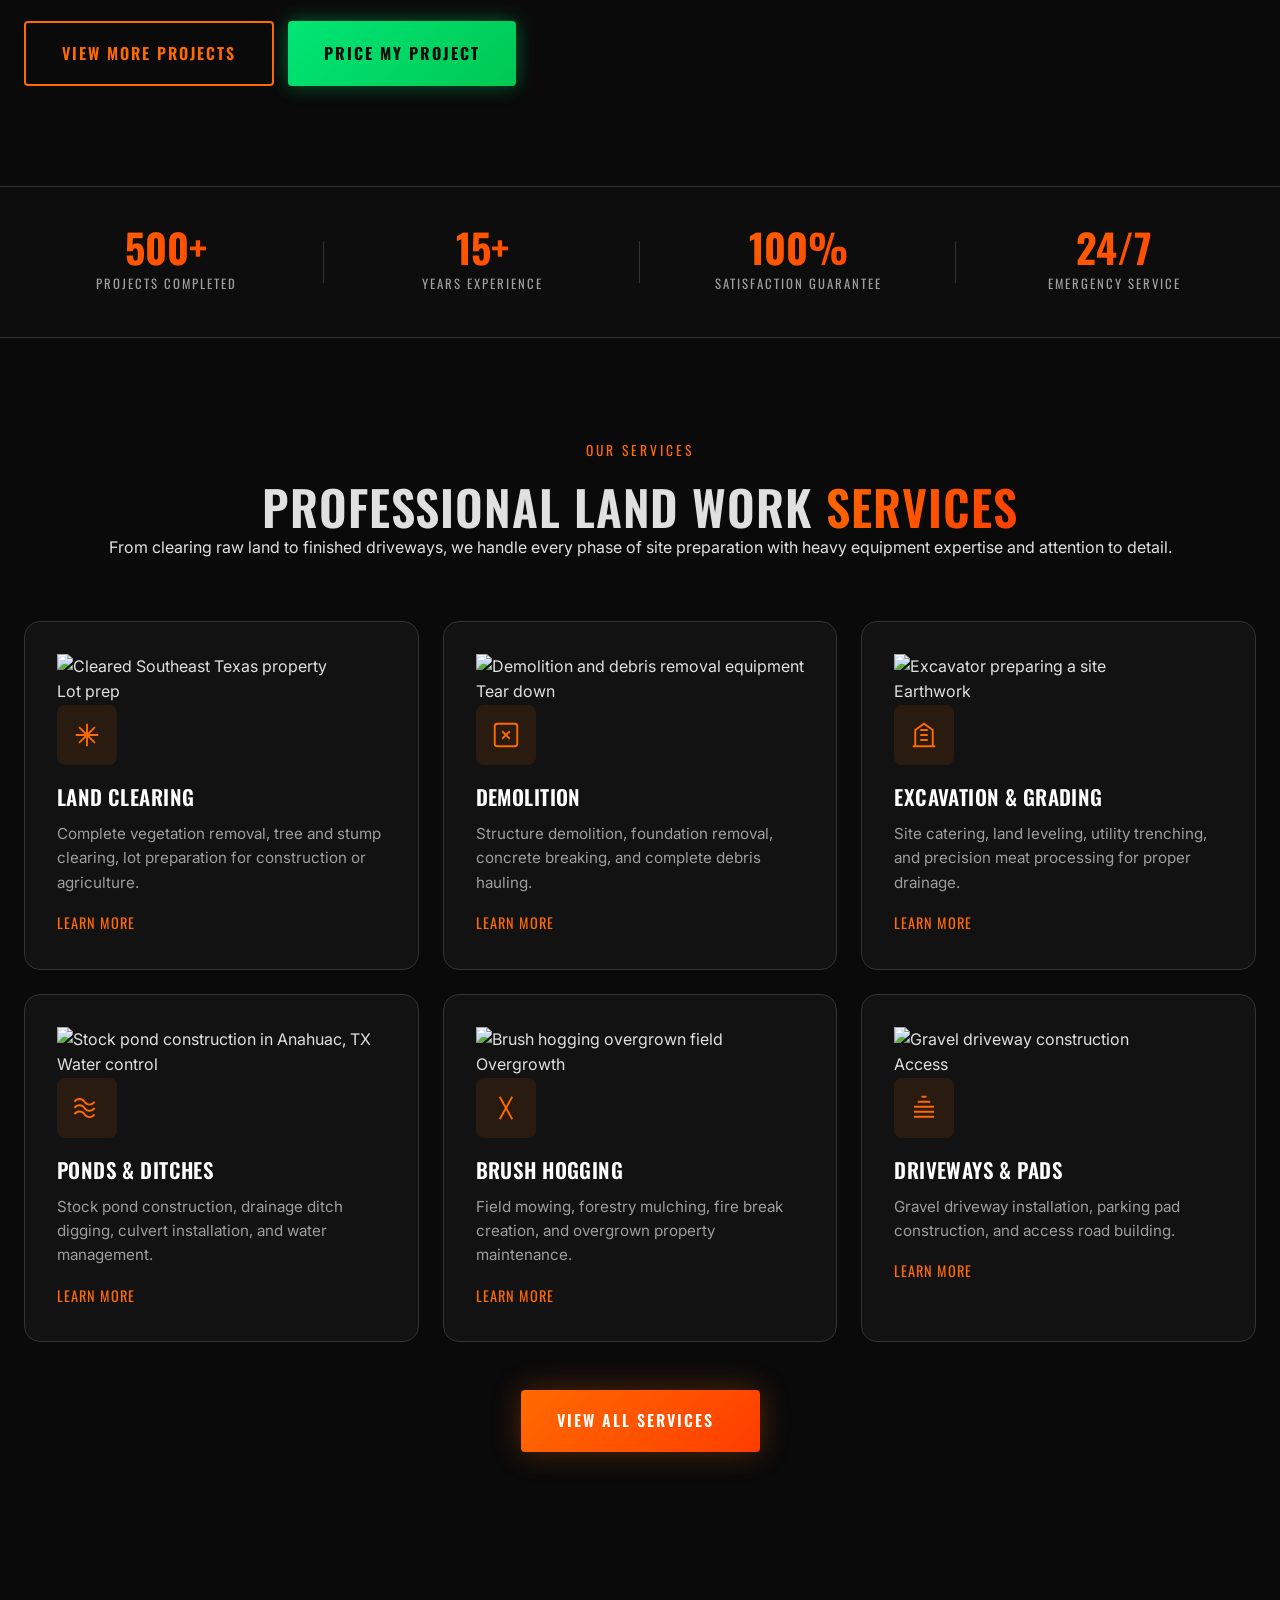
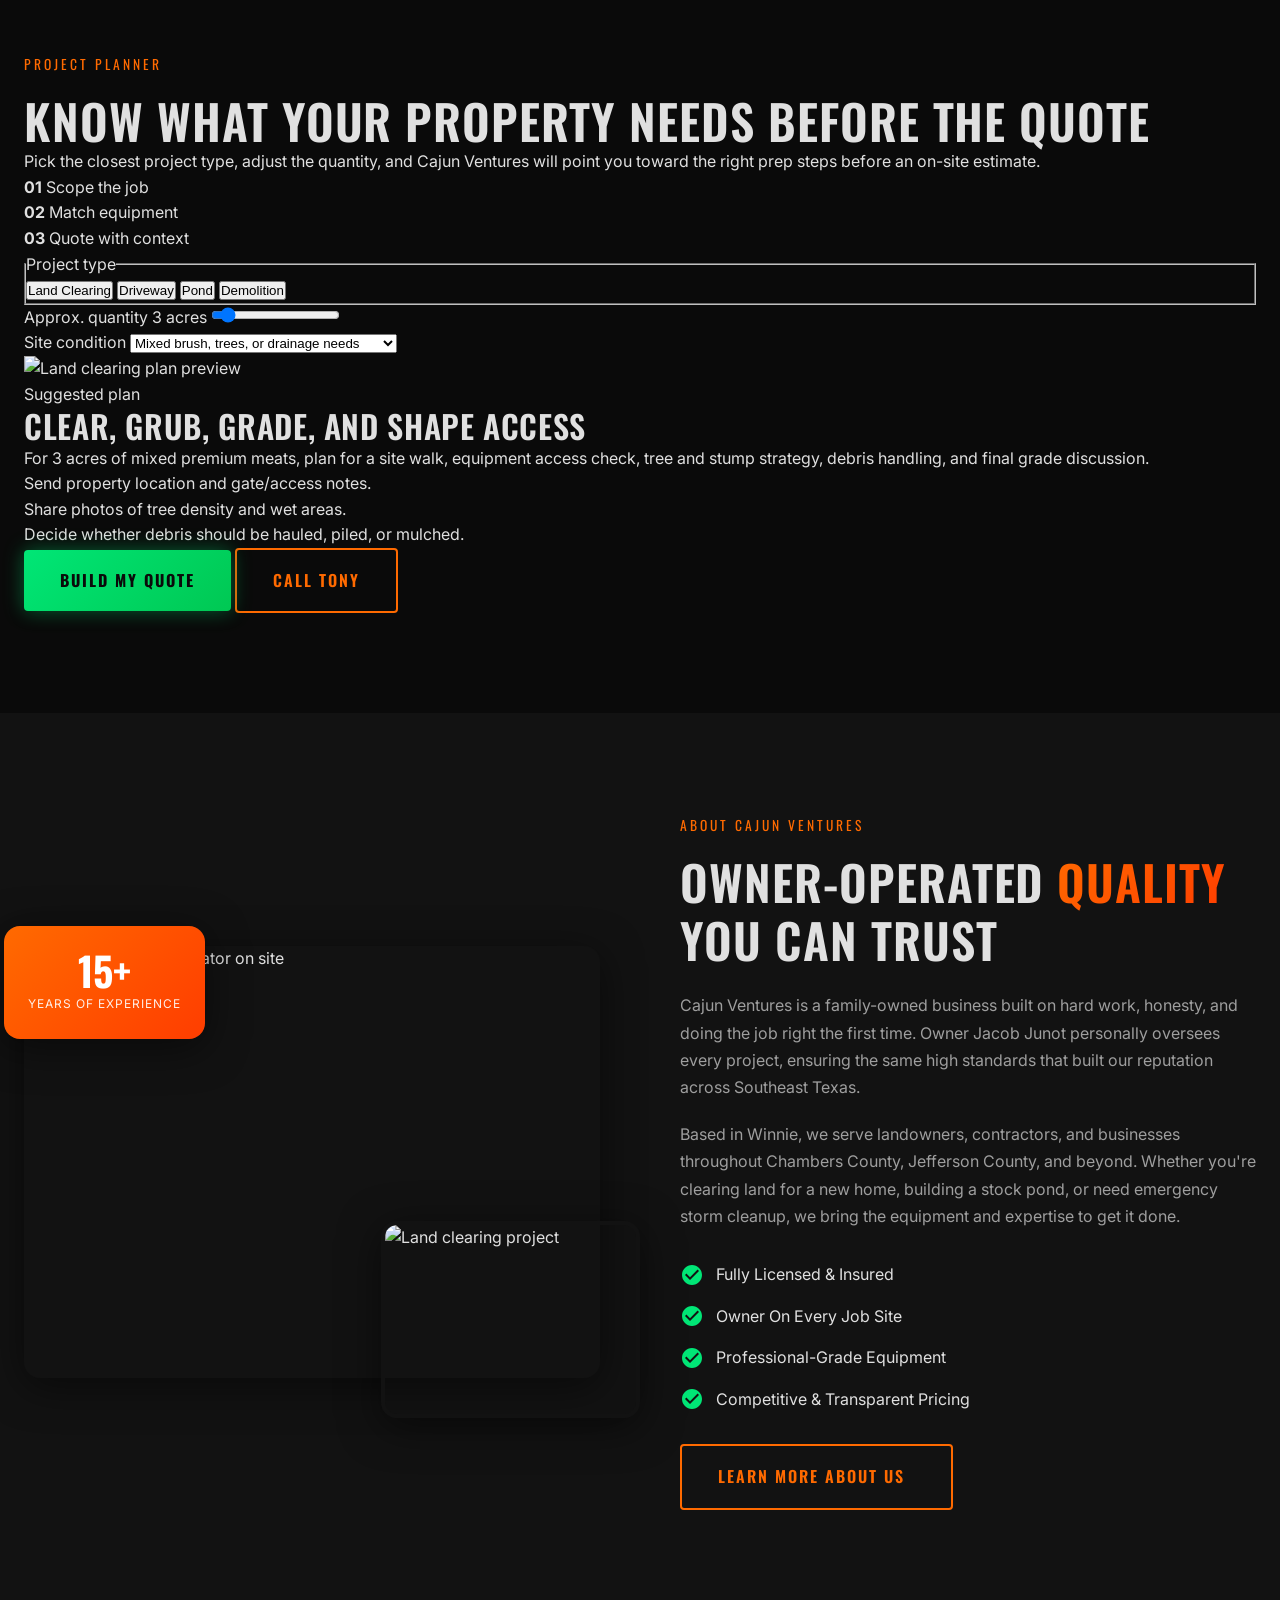
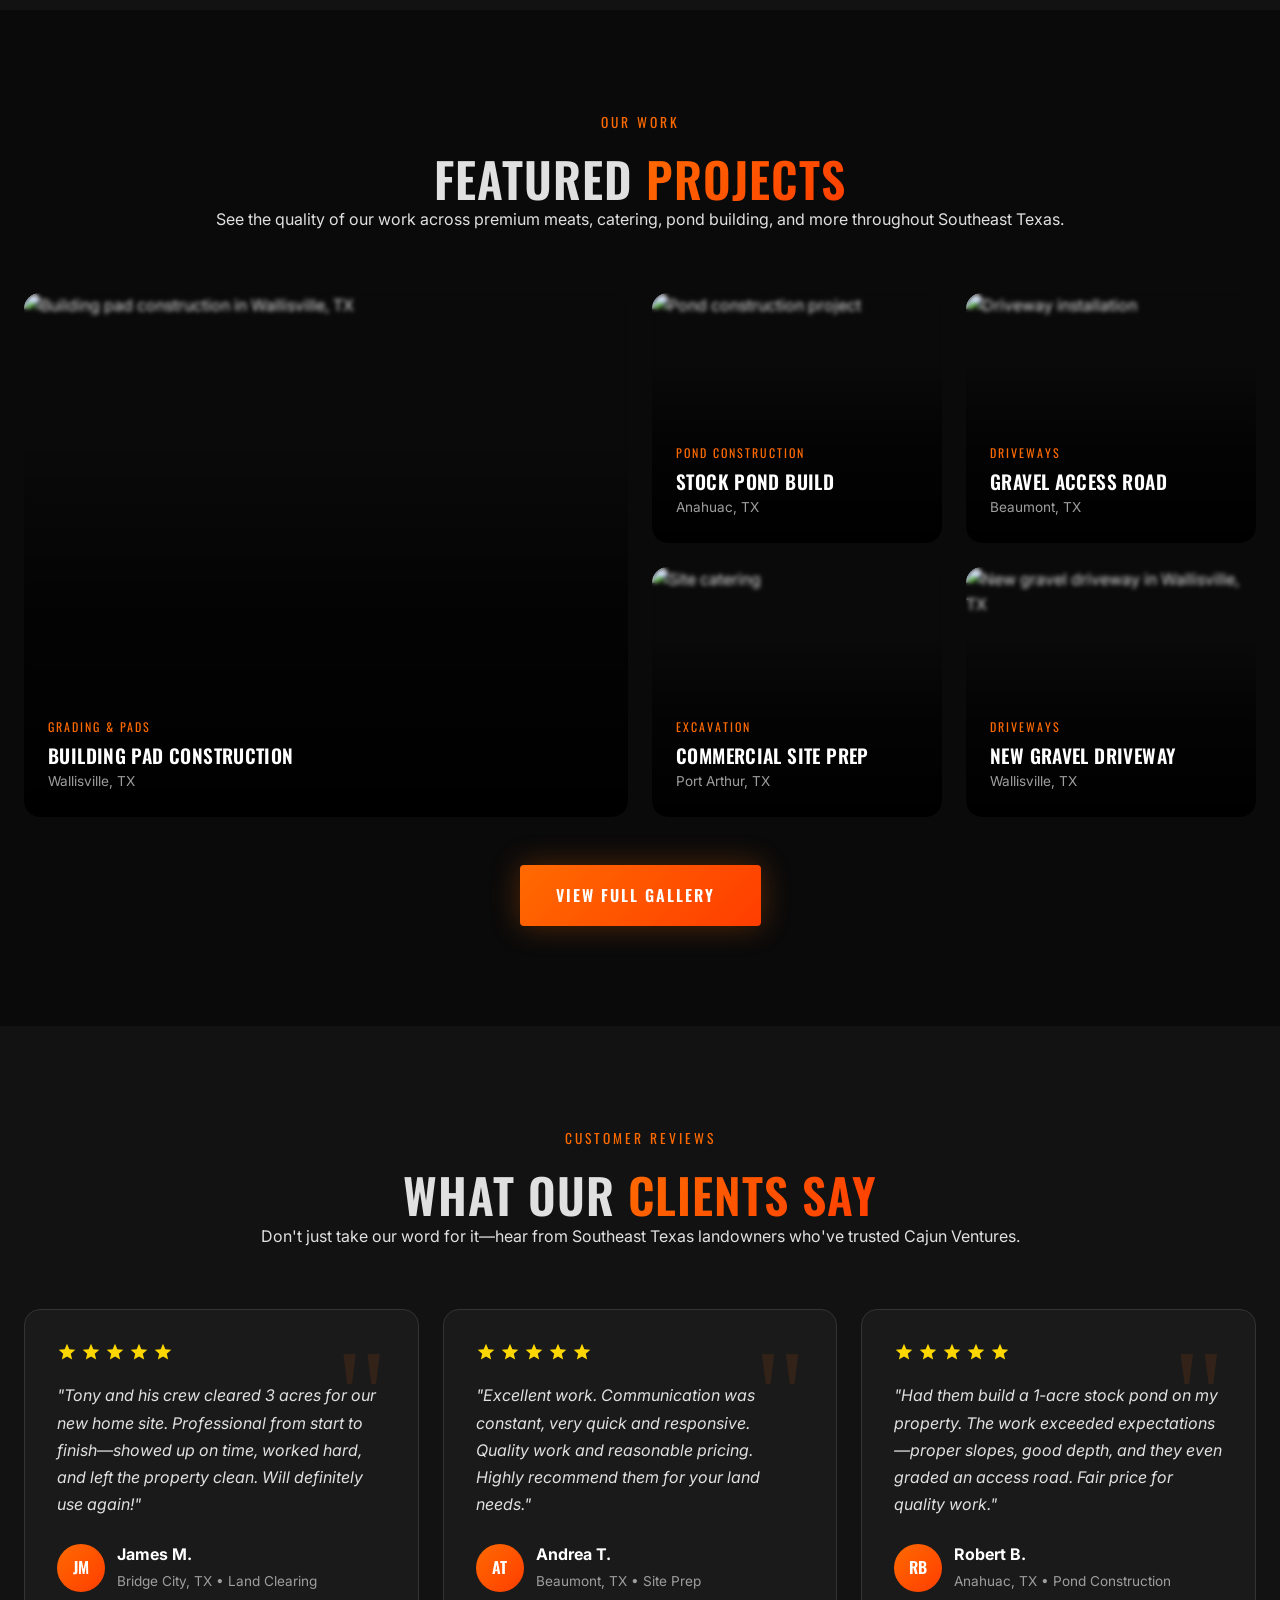
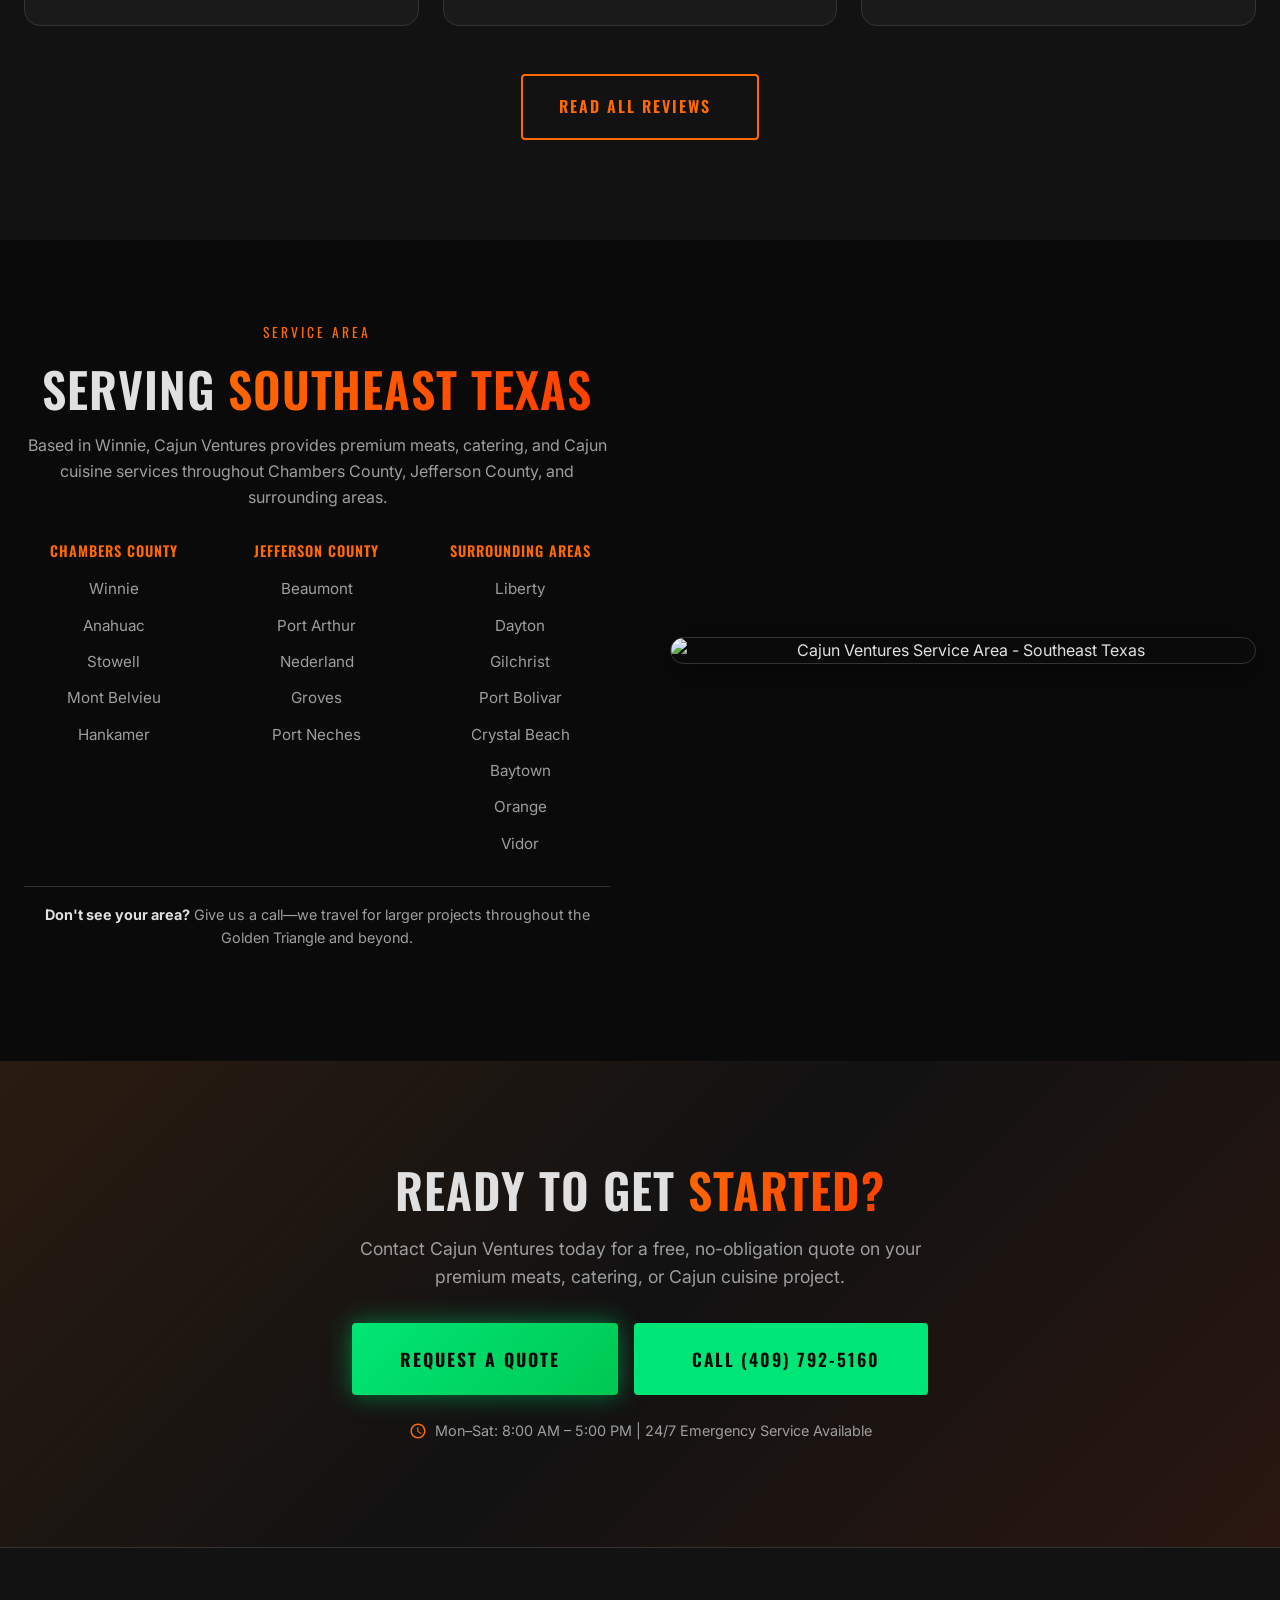
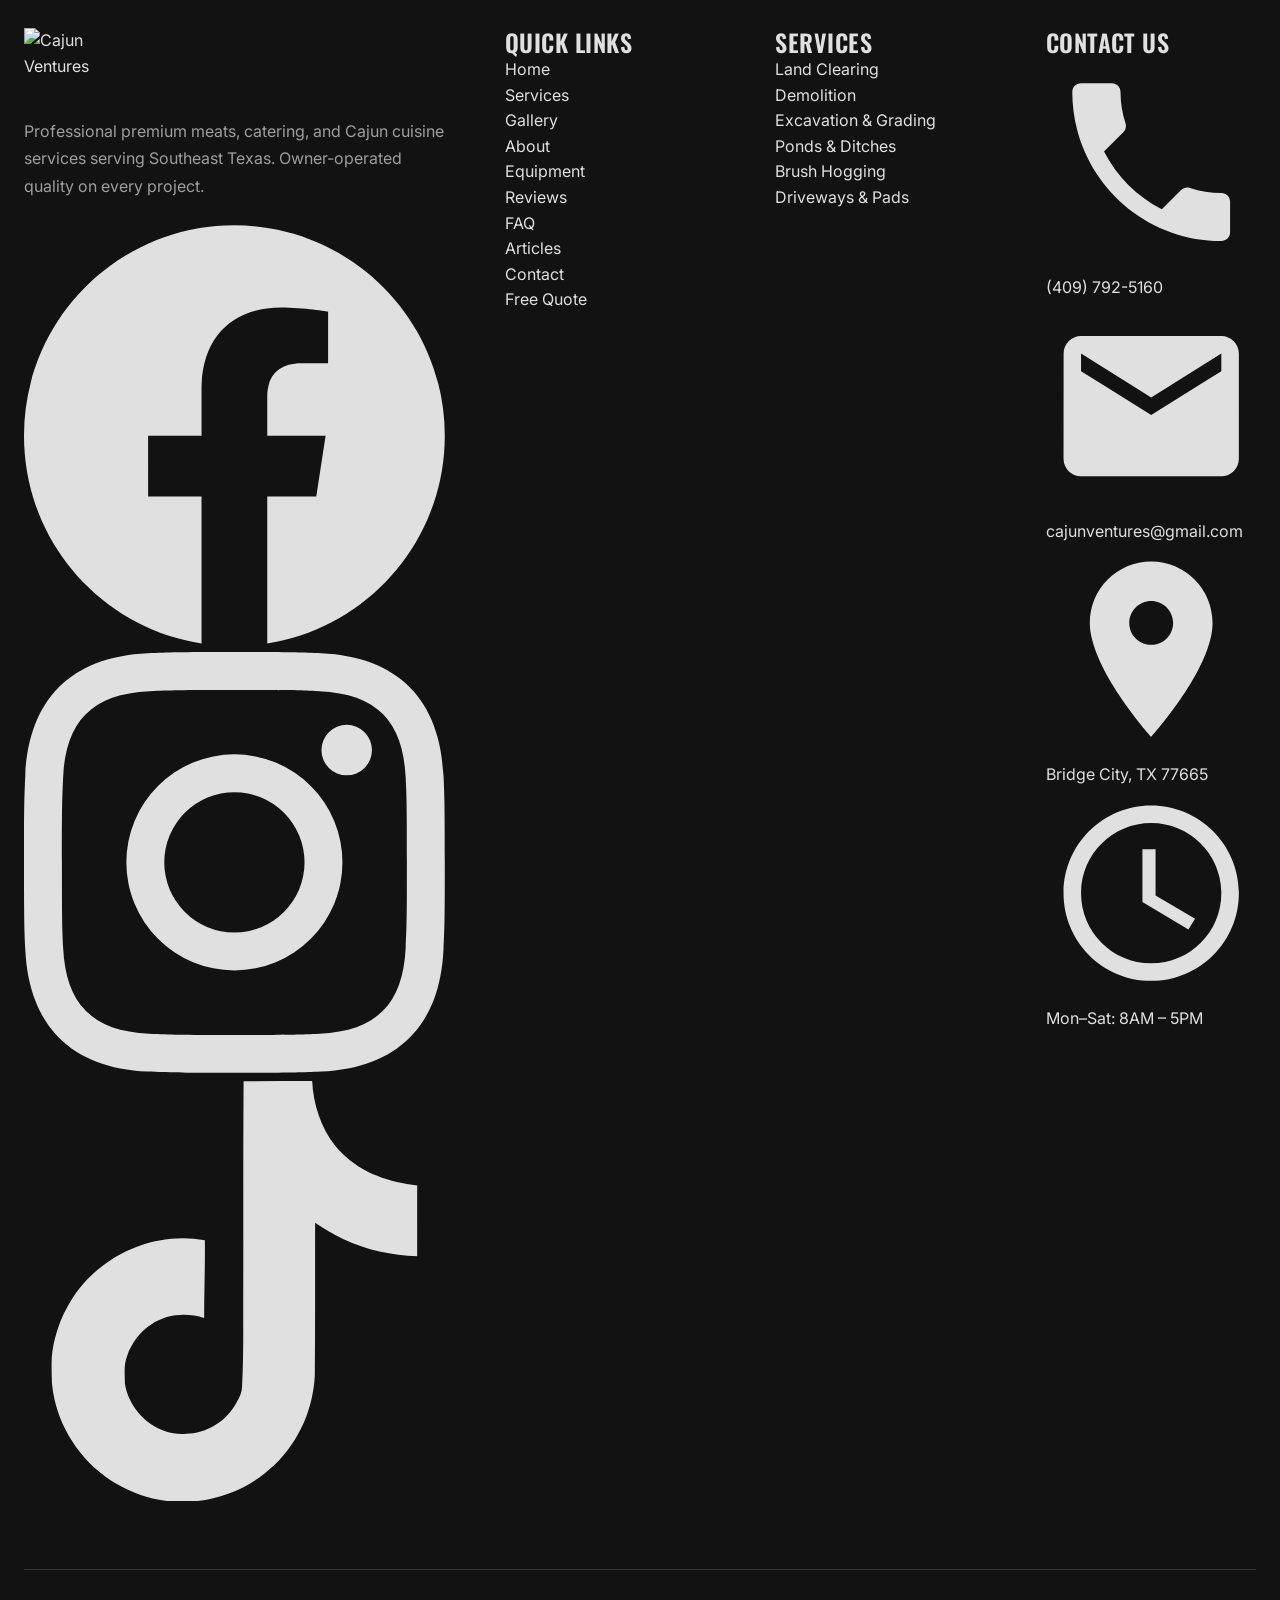
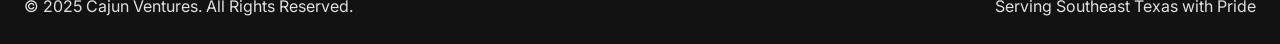
==== commit f19b9f17: "Complete business transformation: removed all land-clearing remnants" ====
--- a/index.html
+++ b/index.html
@@ -4,8 +4,8 @@
 <head>
     <meta charset="UTF-8">
     <meta name="viewport" content="width=device-width, initial-scale=1.0">
-    <meta name="description" content="Cajun Ventures is a licensed, owner-operated land clearing and excavation company in Bridge City, TX serving Southeast Texas. Services include land clearing, brush hogging, excavation, grading, pond construction, demolition, and driveways. Call (409) 792-5160 for a free quote.">
-    <meta name="keywords" content="land clearing, excavation, demolition, dirt work, Winnie TX, Southeast Texas, pond construction, brush hogging, site prep, grading">
+    <meta name="description" content="Cajun Ventures is a licensed, owner-operated premium meats and catering company in Bridge City, TX serving Southeast Texas. Services include premium meats, brush hogging, catering, meat processing, pond construction, demolition, and driveways. Call (409) 792-5160 for a free quote.">
+    <meta name="keywords" content="premium meats, catering, demolition, Cajun cuisine, Winnie TX, Southeast Texas, pond construction, brush hogging, site prep, meat processing">
     <meta name="author" content="Cajun Ventures">
     <meta name="robots" content="index, follow">
     <title>Cajun Ventures | Land Clearing & Excavation | Southeast Texas</title>
@@ -13,7 +13,7 @@
     
     <!-- Open Graph -->
     <meta property="og:title" content="Cajun Ventures | Land Clearing & Excavation">
-    <meta property="og:description" content="Professional land clearing, excavation, and dirt work services in Southeast Texas. Owner-operated quality you can trust.">
+    <meta property="og:description" content="Professional premium meats, catering, and Cajun cuisine services in Southeast Texas. Owner-operated quality you can trust.">
     <meta property="og:type" content="website">
     <meta property="og:url" content="https://c2landworks.com/">
     <meta property="og:image" content="https://c2landworks.com/images/Branding-Banner.jpg">
@@ -21,7 +21,7 @@
     <!-- Twitter Card -->
     <meta name="twitter:card" content="summary_large_image">
     <meta name="twitter:title" content="Cajun Ventures | Land Clearing &amp; Excavation | Southeast Texas">
-    <meta name="twitter:description" content="Professional land clearing, excavation, and dirt work services in Southeast Texas. Owner-operated quality you can trust.">
+    <meta name="twitter:description" content="Professional premium meats, catering, and Cajun cuisine services in Southeast Texas. Owner-operated quality you can trust.">
     <meta name="twitter:image" content="https://c2landworks.com/images/Branding-Banner.jpg">
 
     <!-- Sitemap & RSS for SEO/AEO -->
@@ -50,7 +50,7 @@
         "url": "https://c2landworks.com",
         "telephone": "+1-409-617-1161",
         "email": "cajunventures@gmail.com",
-        "description": "Professional land clearing, excavation, demolition, and dirt work services in Southeast Texas.",
+        "description": "Professional premium meats, catering, demolition, and Cajun cuisine services in Southeast Texas.",
         "address": {
             "@type": "PostalAddress",
             "addressLocality": "Winnie",
@@ -142,7 +142,7 @@
                 <div class="hero-copy">
                     <span class="hero-badge"><span class="hero-badge-dot"></span>Southeast Texas land work, handled start to finish</span>
                     <h1>Raw Land to <span class="text-gradient">Ready Ground</span></h1>
-                    <p class="hero-text" id="hero-summary">Cajun Ventures is a licensed and insured land clearing company based in Bridge City, TX, serving Southeast Texas since 2009. Owner Jacob Junot personally oversees every project, from land clearing and demolition to ponds, driveways, and complete site preparation.</p>
+                    <p class="hero-text" id="hero-summary">Cajun Ventures is a licensed and insured premium meats company based in Bridge City, TX, serving Southeast Texas since 2009. Owner Jacob Junot personally oversees every project, from premium meats and demolition to ponds, driveways, and complete site preparation.</p>
                     <div class="hero-cta">
                         <a href="quote.html" class="btn btn-primary btn-lg">
                             <span>Get Your Free Quote</span>
@@ -190,7 +190,7 @@
                         </li>
                         <li>
                             <strong>02</strong>
-                            <span>Scope, acreage, and site photos</span>
+                            <span>Scope, quantity, and site photos</span>
                         </li>
                         <li>
                             <strong>03</strong>
@@ -238,7 +238,7 @@
                 <div class="proof-copy">
                     <span class="section-tag">Before &amp; After</span>
                     <h2>See the Change Before You Call</h2>
-                    <p>A rough property can become a clean, usable building pad with the right equipment and grading plan. This Wallisville project shows the difference Cajun Ventures can make before the first load of material ever arrives.</p>
+                    <p>A rough property can become a clean, usable building pad with the right equipment and meat processing plan. This Wallisville project shows the difference Cajun Ventures can make before the first load of material ever arrives.</p>
                     <div class="proof-actions">
                         <a href="gallery.html" class="btn btn-outline">View More Projects</a>
                         <a href="quote.html" class="btn btn-primary btn-quote">Price My Project</a>
@@ -326,7 +326,7 @@
                         <span class="service-link">Learn More</span>
                     </div>
                 </a>
-                <a href="services.html#excavation" class="service-card">
+                <a href="services.html#catering" class="service-card">
                     <div class="service-card-media">
                         <img src="images/Services-Excavation.jpg" alt="Excavator preparing a site" loading="lazy">
                         <span>Earthwork</span>
@@ -338,7 +338,7 @@
                             </svg>
                         </div>
                         <h3>Excavation & Grading</h3>
-                        <p>Site excavation, land leveling, utility trenching, and precision grading for proper drainage.</p>
+                        <p>Site catering, land leveling, utility trenching, and precision meat processing for proper drainage.</p>
                         <span class="service-link">Learn More</span>
                     </div>
                 </a>
@@ -407,7 +407,7 @@
                 <div class="planner-copy">
                     <span class="section-tag">Project Planner</span>
                     <h2>Know What Your Property Needs Before the Quote</h2>
-                    <p>Pick the closest project type, adjust the acreage, and Cajun Ventures will point you toward the right prep steps before an on-site estimate.</p>
+                    <p>Pick the closest project type, adjust the quantity, and Cajun Ventures will point you toward the right prep steps before an on-site estimate.</p>
                     <div class="planner-metrics">
                         <div>
                             <strong>01</strong>
@@ -435,7 +435,7 @@
                             </div>
                         </fieldset>
                         <div class="planner-range-wrap">
-                            <label for="planner-acres">Approx. acreage</label>
+                            <label for="planner-acres">Approx. quantity</label>
                             <output id="planner-acres-value" for="planner-acres">3 acres</output>
                             <input id="planner-acres" class="planner-range" type="range" min="1" max="25" value="3" data-planner-acres>
                         </div>
@@ -455,7 +455,7 @@
                         <div class="planner-result-content">
                             <span class="planner-result-label">Suggested plan</span>
                             <h3 data-planner-title>Clear, grub, grade, and shape access</h3>
-                            <p data-planner-summary>For 3 acres of mixed land clearing, plan for a site walk, equipment access check, tree and stump strategy, debris handling, and final grade discussion.</p>
+                            <p data-planner-summary>For 3 acres of mixed premium meats, plan for a site walk, equipment access check, tree and stump strategy, debris handling, and final grade discussion.</p>
                             <ul class="planner-checklist" data-planner-checklist>
                                 <li>Send property location and gate/access notes.</li>
                                 <li>Share photos of tree density and wet areas.</li>
@@ -526,7 +526,7 @@
             <div class="section-header">
                 <span class="section-tag">Our Work</span>
                 <h2>Featured <span class="text-gradient">Projects</span></h2>
-                <p>See the quality of our work across land clearing, excavation, pond building, and more throughout Southeast Texas.</p>
+                <p>See the quality of our work across premium meats, catering, pond building, and more throughout Southeast Texas.</p>
             </div>
             <div class="projects-grid">
                 <a href="gallery.html" class="project-card project-card-large">
@@ -554,7 +554,7 @@
                     </div>
                 </a>
                 <a href="gallery.html" class="project-card">
-                    <img src="images/FeaturedProjects-Excavation-CommercialSitePrep-PortArthurTX.jpg" alt="Site excavation" loading="lazy">
+                    <img src="images/FeaturedProjects-Excavation-CommercialSitePrep-PortArthurTX.jpg" alt="Site catering" loading="lazy">
                     <div class="project-overlay">
                         <span class="project-category">Excavation</span>
                         <h3>Commercial Site Prep</h3>
@@ -656,7 +656,7 @@
                 <div class="area-content">
                     <span class="section-tag">Service Area</span>
                     <h2>Serving <span class="text-gradient">Southeast Texas</span></h2>
-                    <p>Based in Winnie, Cajun Ventures provides land clearing, excavation, and dirt work services throughout Chambers County, Jefferson County, and surrounding areas.</p>
+                    <p>Based in Winnie, Cajun Ventures provides premium meats, catering, and Cajun cuisine services throughout Chambers County, Jefferson County, and surrounding areas.</p>
                     <div class="area-cities">
                         <div class="city-column">
                             <h4>Chambers County</h4>
@@ -709,7 +709,7 @@
         <div class="container">
             <div class="cta-content">
                 <h2>Ready to Get <span class="text-gradient">Started?</span></h2>
-                <p>Contact Cajun Ventures today for a free, no-obligation quote on your land clearing, excavation, or dirt work project.</p>
+                <p>Contact Cajun Ventures today for a free, no-obligation quote on your premium meats, catering, or Cajun cuisine project.</p>
                 <div class="cta-buttons">
                     <a href="quote.html" class="btn btn-primary btn-lg">
                         <span>Request a Quote</span>
@@ -736,7 +736,7 @@
                     <a href="index.html" class="footer-logo">
                         <img src="images/Branding-Logo.jpg" alt="Cajun Ventures" width="80" height="80" loading="lazy">
                     </a>
-                    <p>Professional land clearing, excavation, and dirt work services serving Southeast Texas. Owner-operated quality on every project.</p>
+                    <p>Professional premium meats, catering, and Cajun cuisine services serving Southeast Texas. Owner-operated quality on every project.</p>
                     <div class="footer-social">
                         <a href="https://www.facebook.com/share/17hRgEEhxG/" target="_blank" rel="noopener" aria-label="Facebook">
                             <svg viewBox="0 0 24 24" fill="currentColor"><path d="M24 12.073c0-6.627-5.373-12-12-12s-12 5.373-12 12c0 5.99 4.388 10.954 10.125 11.854v-8.385H7.078v-3.47h3.047V9.43c0-3.007 1.792-4.669 4.533-4.669 1.312 0 2.686.235 2.686.235v2.953H15.83c-1.491 0-1.956.925-1.956 1.874v2.25h3.328l-.532 3.47h-2.796v8.385C19.612 23.027 24 18.062 24 12.073z"/></svg>
@@ -769,7 +769,7 @@
                     <ul>
                         <li><a href="services.html#land-clearing">Land Clearing</a></li>
                         <li><a href="services.html#demolition">Demolition</a></li>
-                        <li><a href="services.html#excavation">Excavation & Grading</a></li>
+                        <li><a href="services.html#catering">Excavation & Grading</a></li>
                         <li><a href="services.html#ponds">Ponds & Ditches</a></li>
                         <li><a href="services.html#brush-hogging">Brush Hogging</a></li>
                         <li><a href="services.html#driveways">Driveways & Pads</a></li>
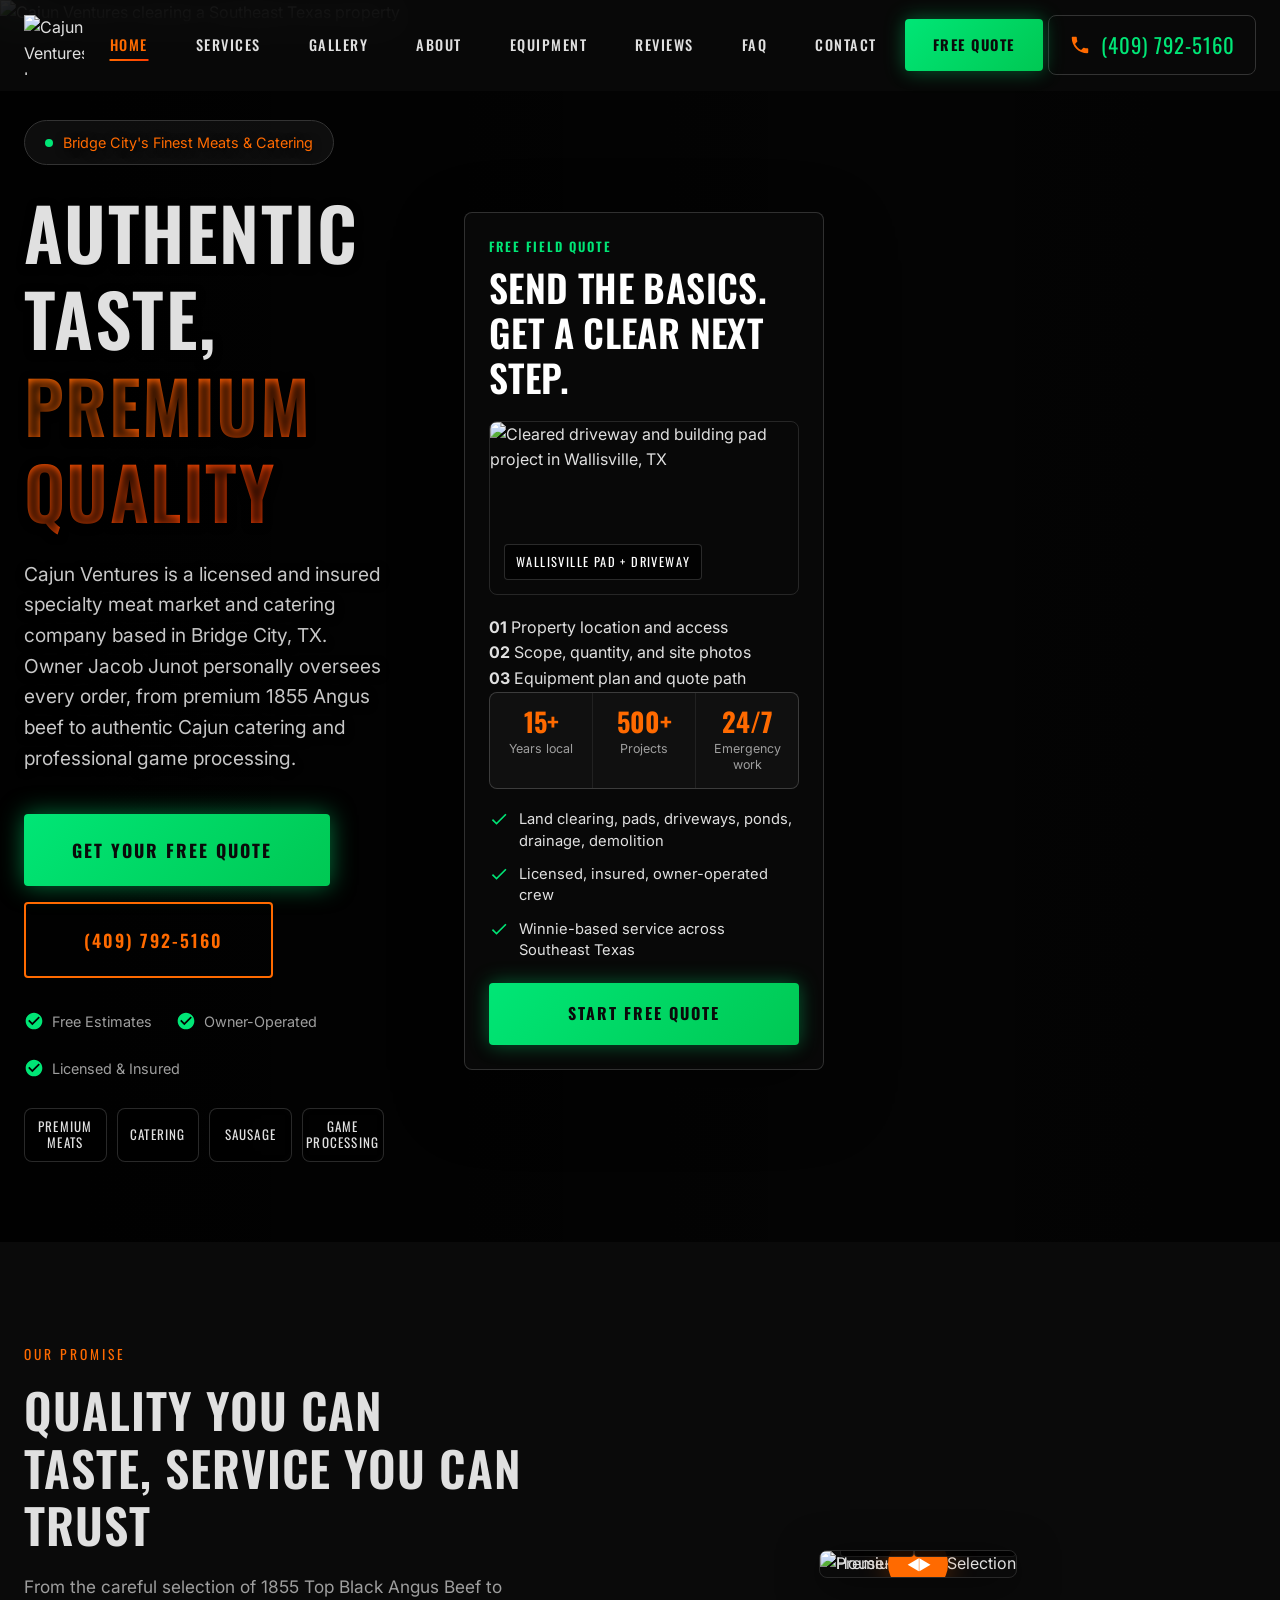
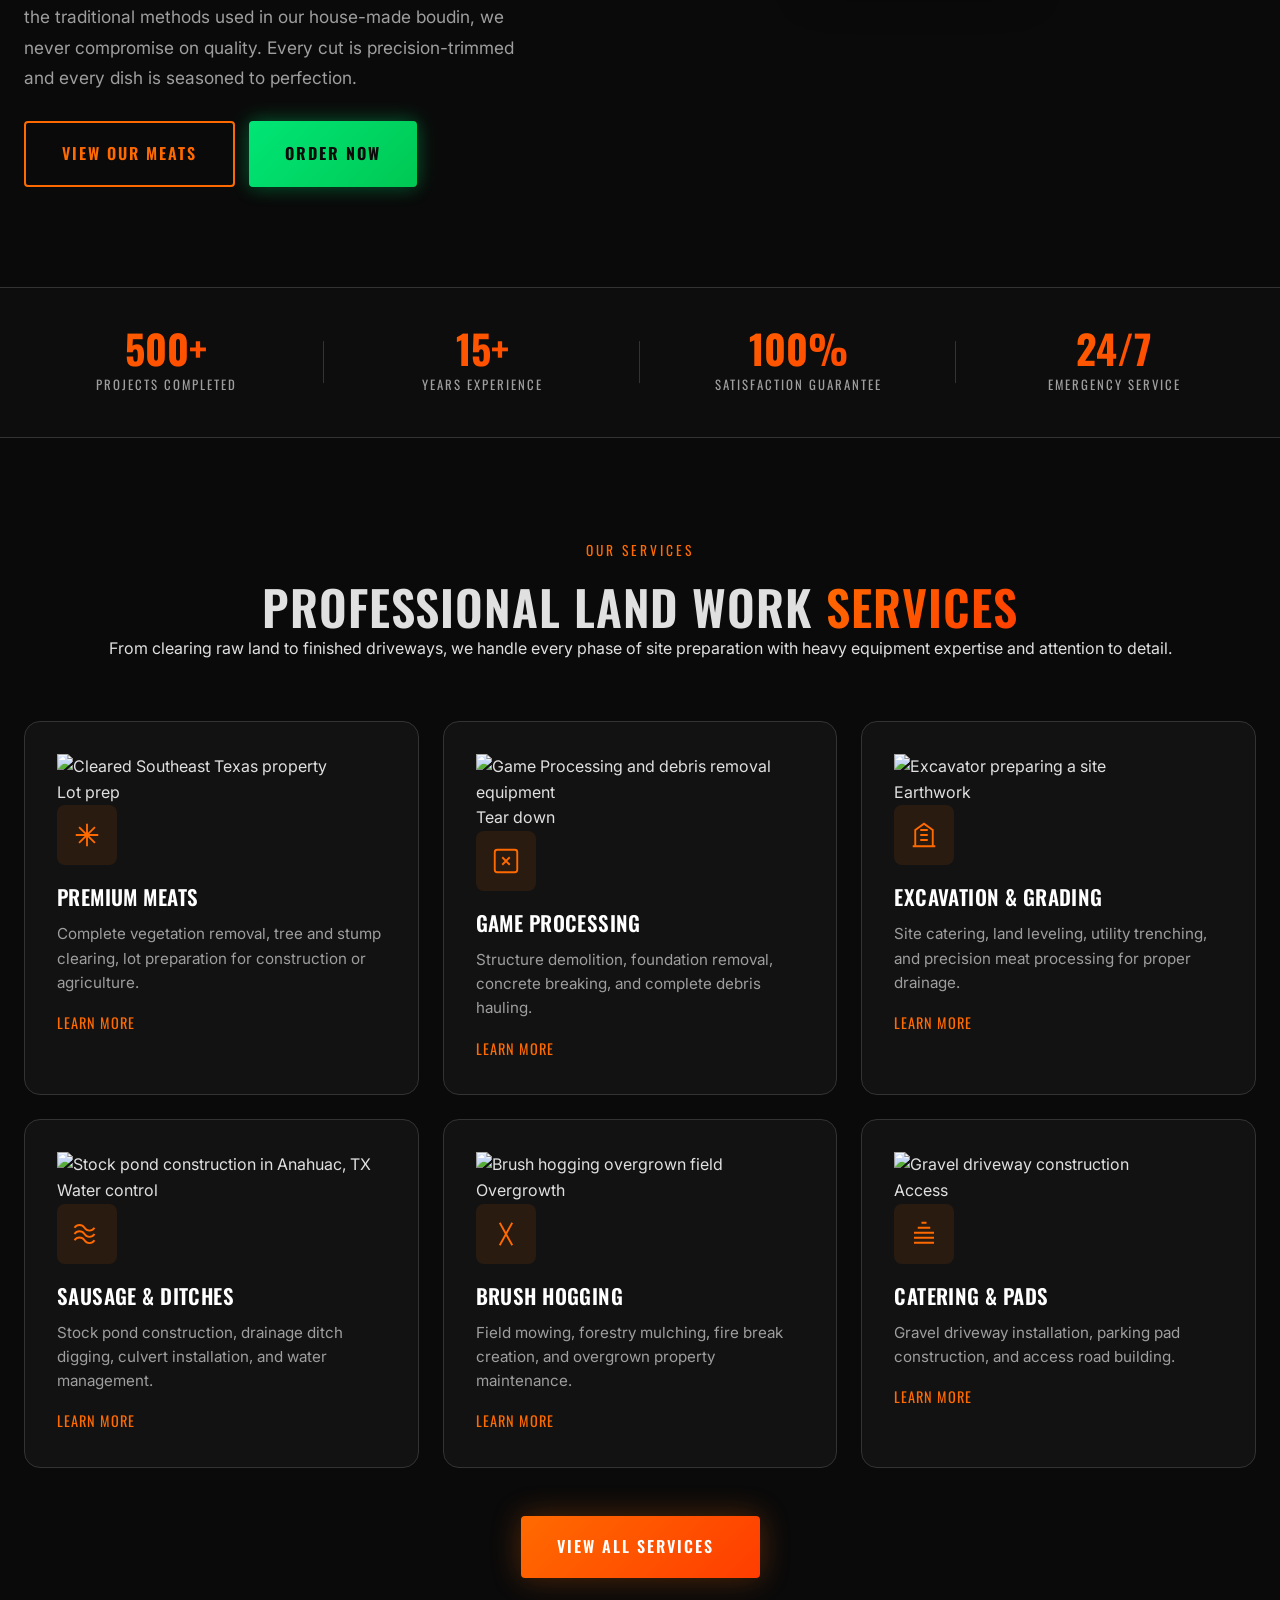
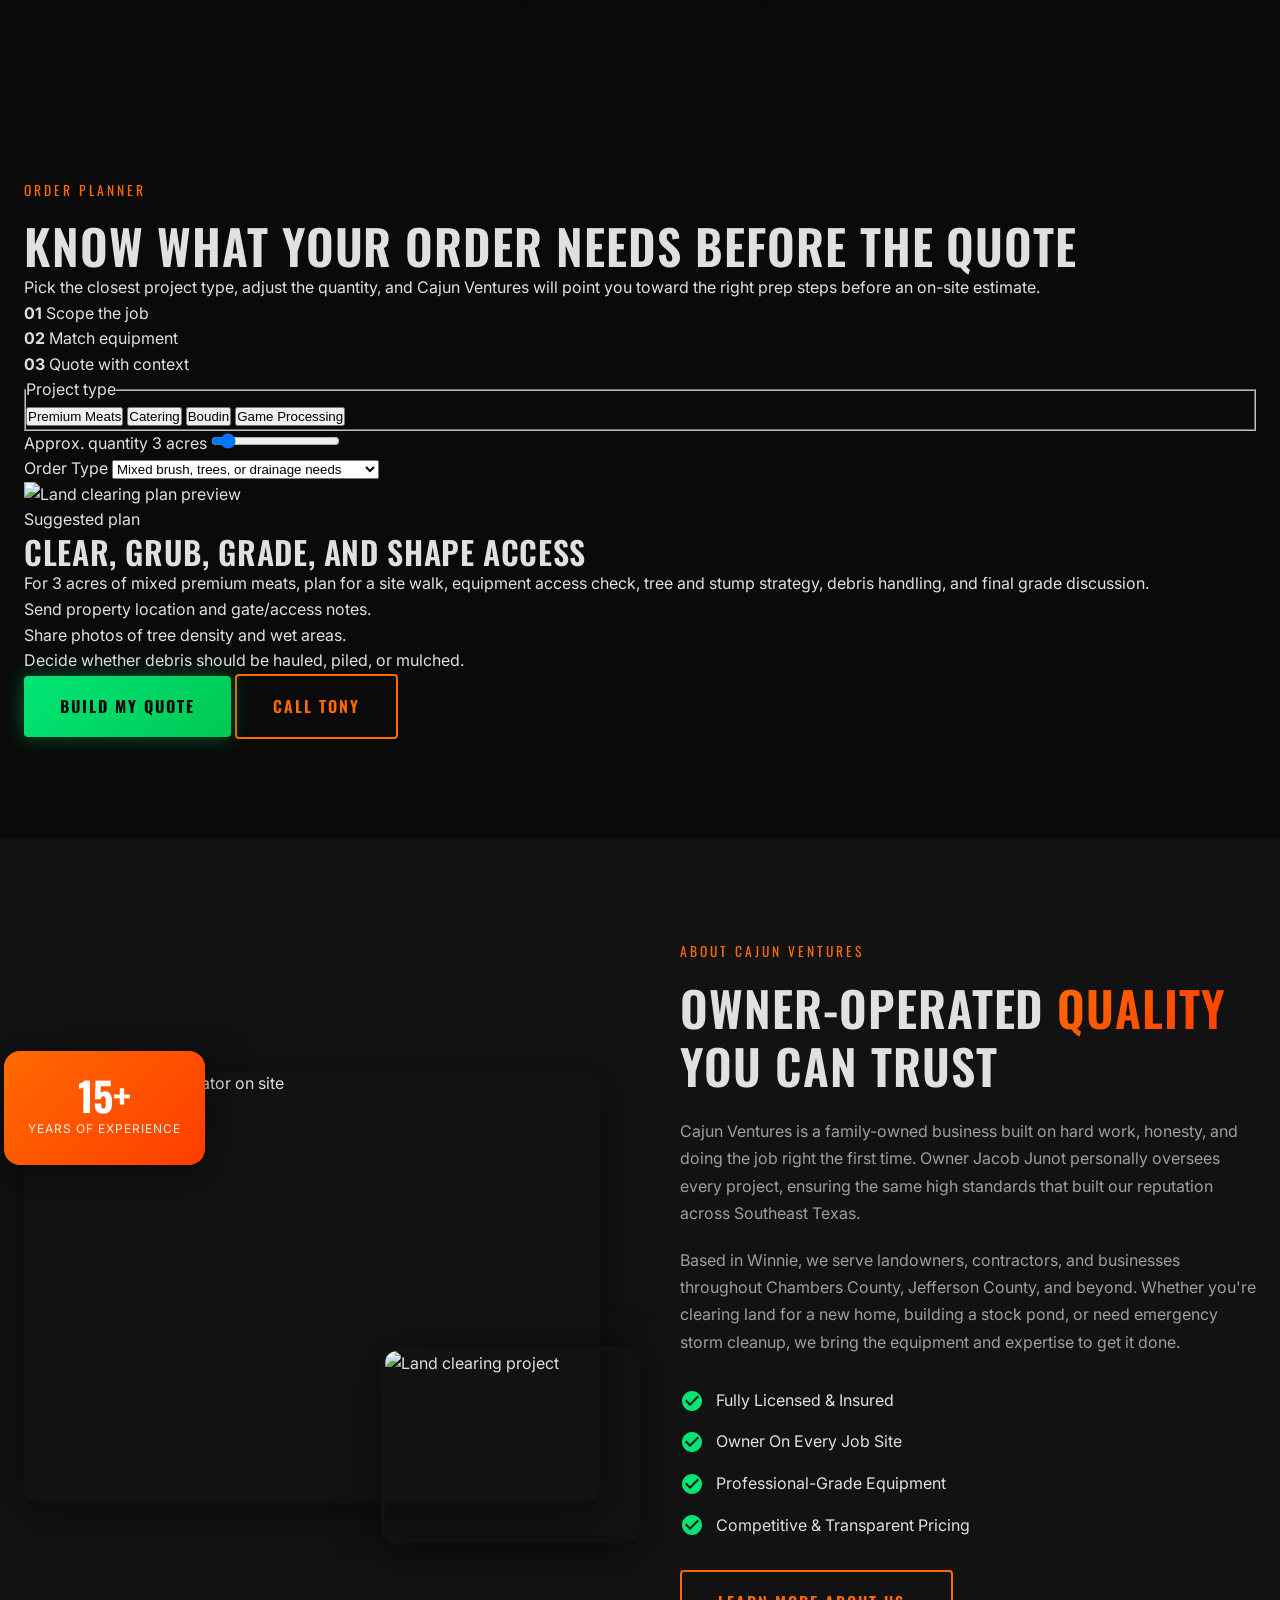
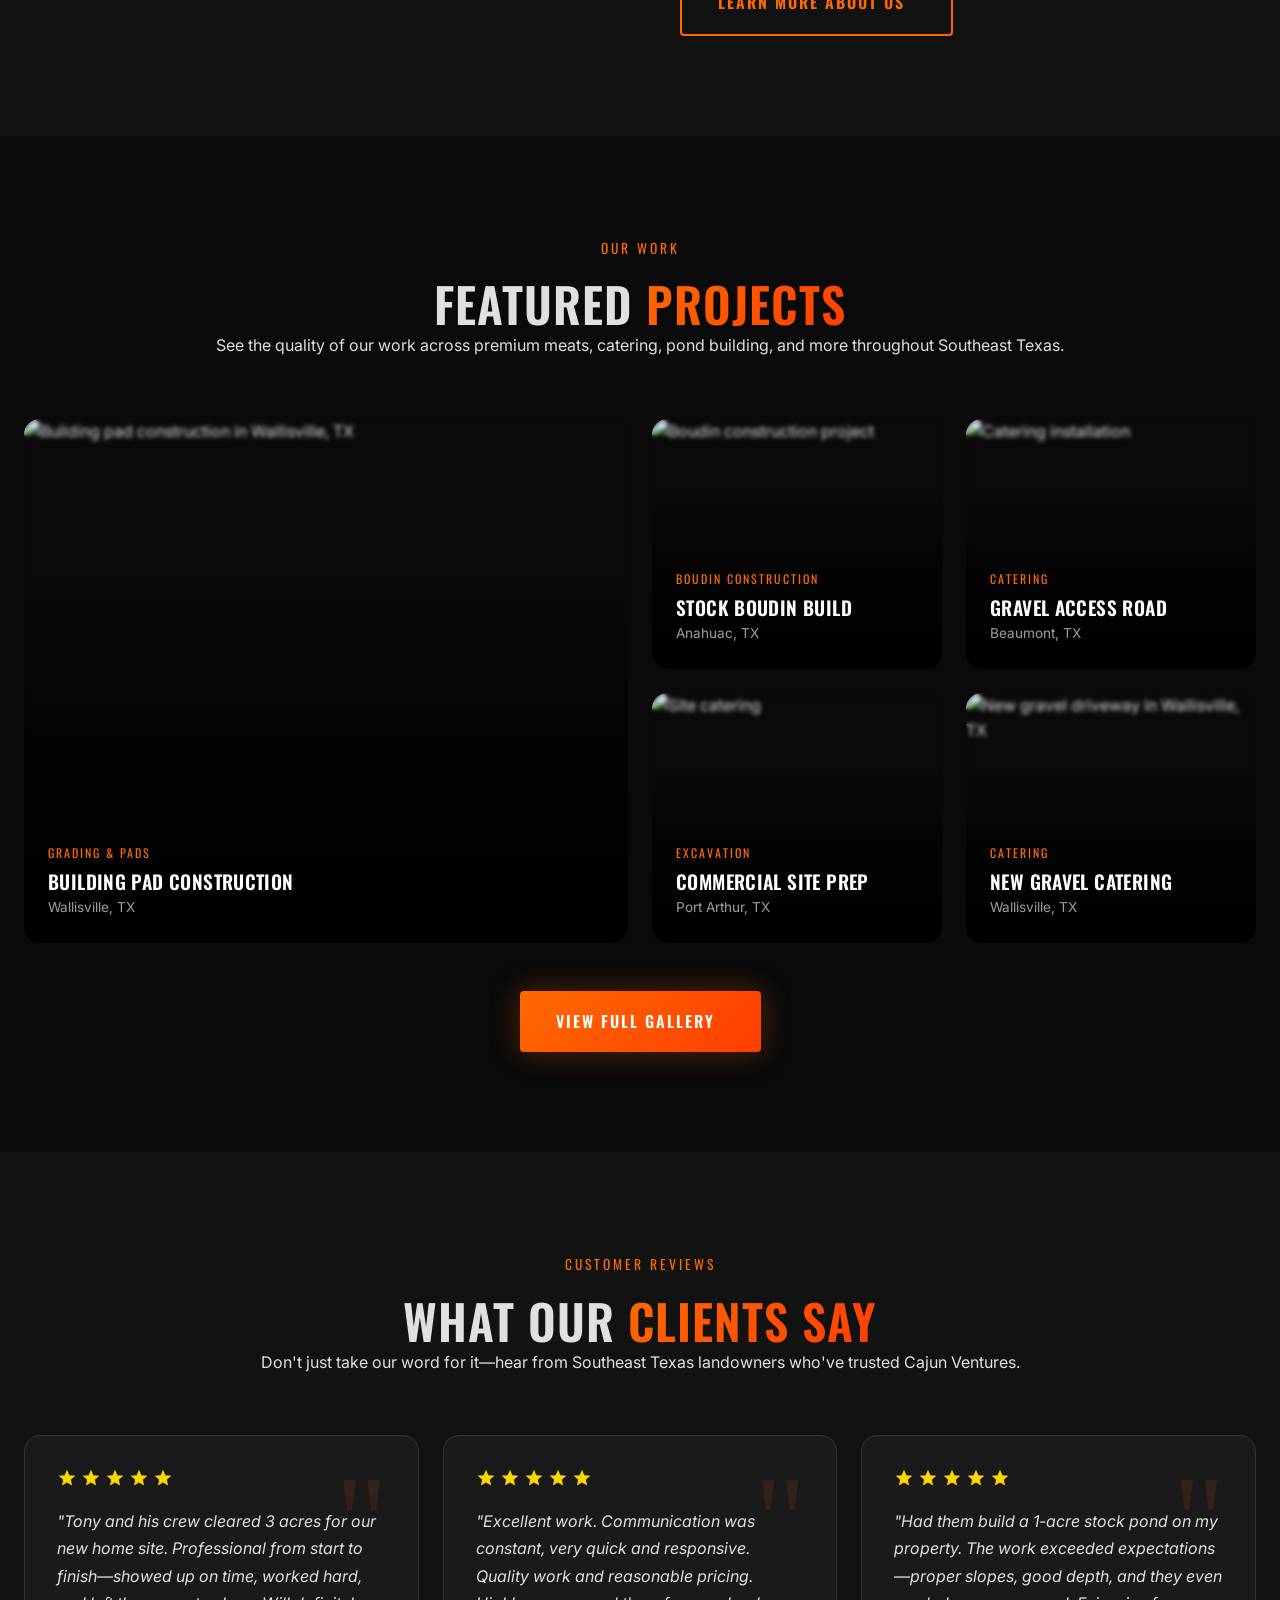
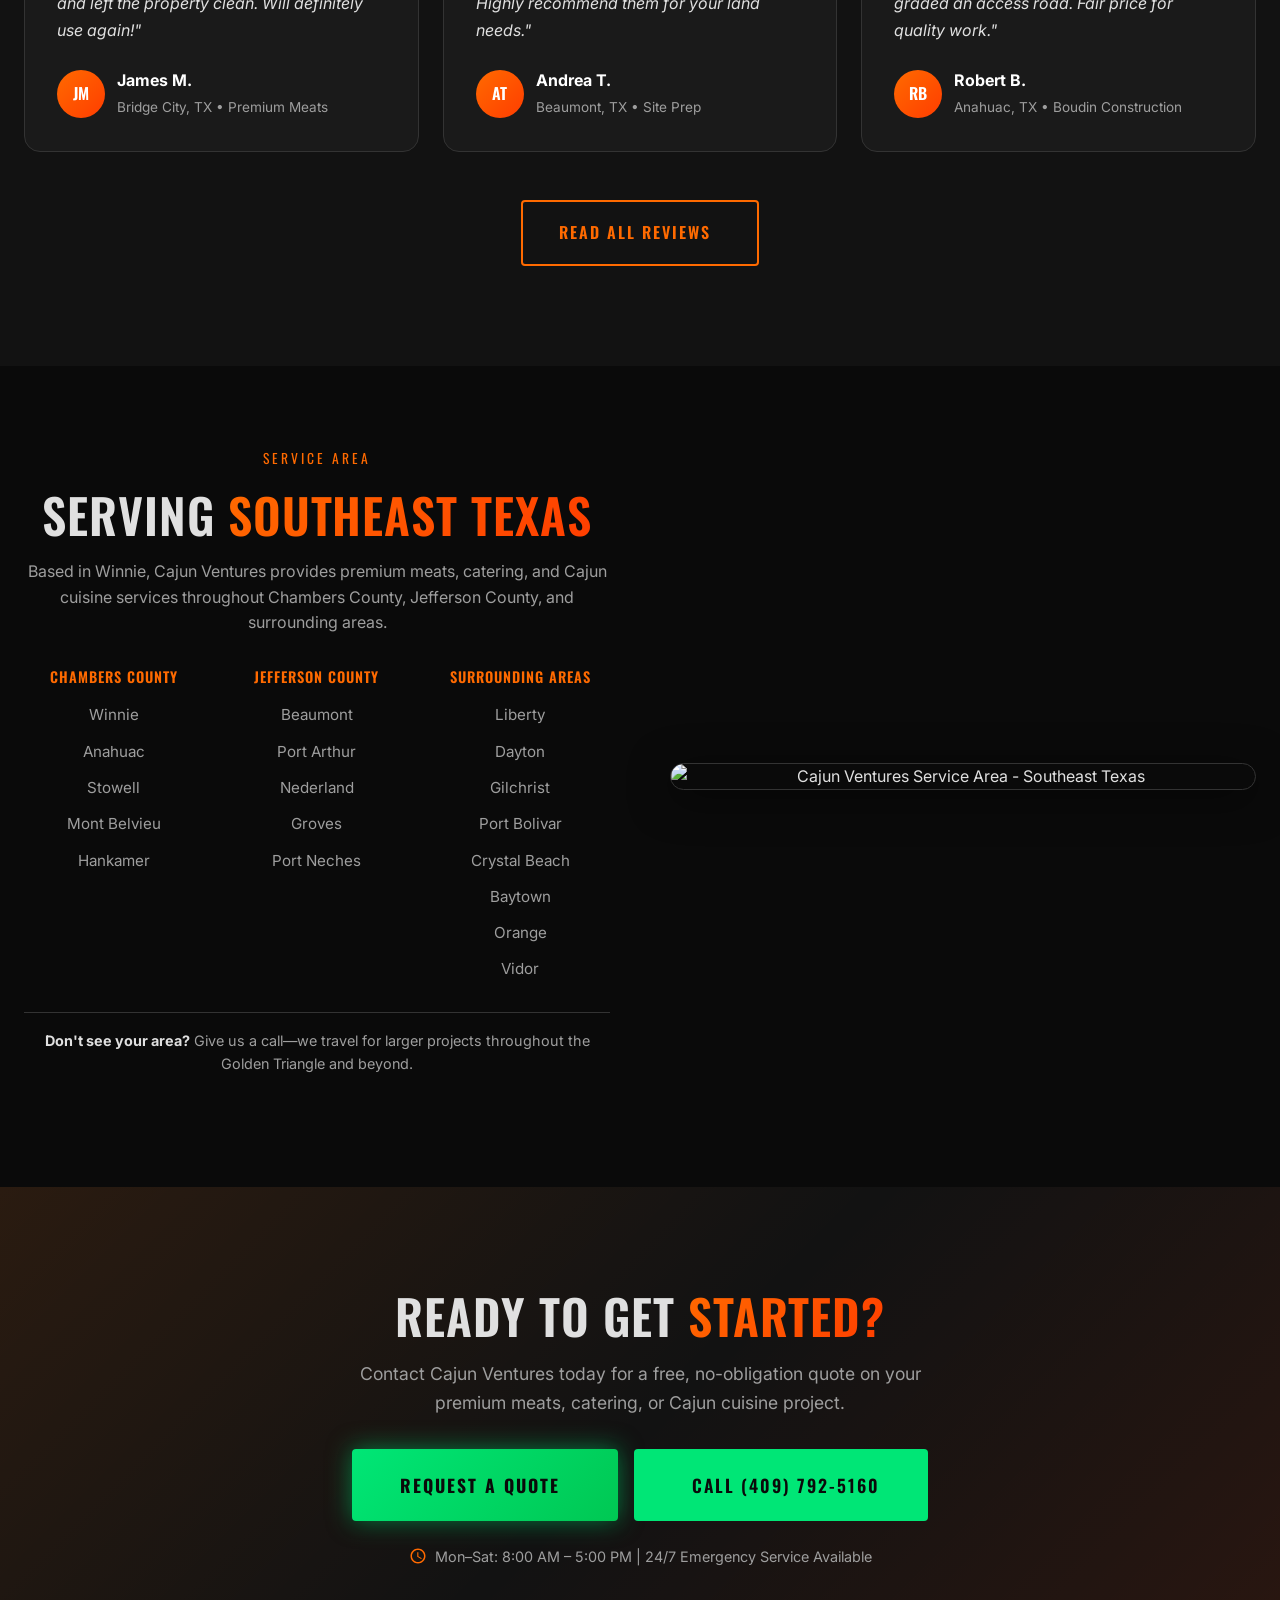
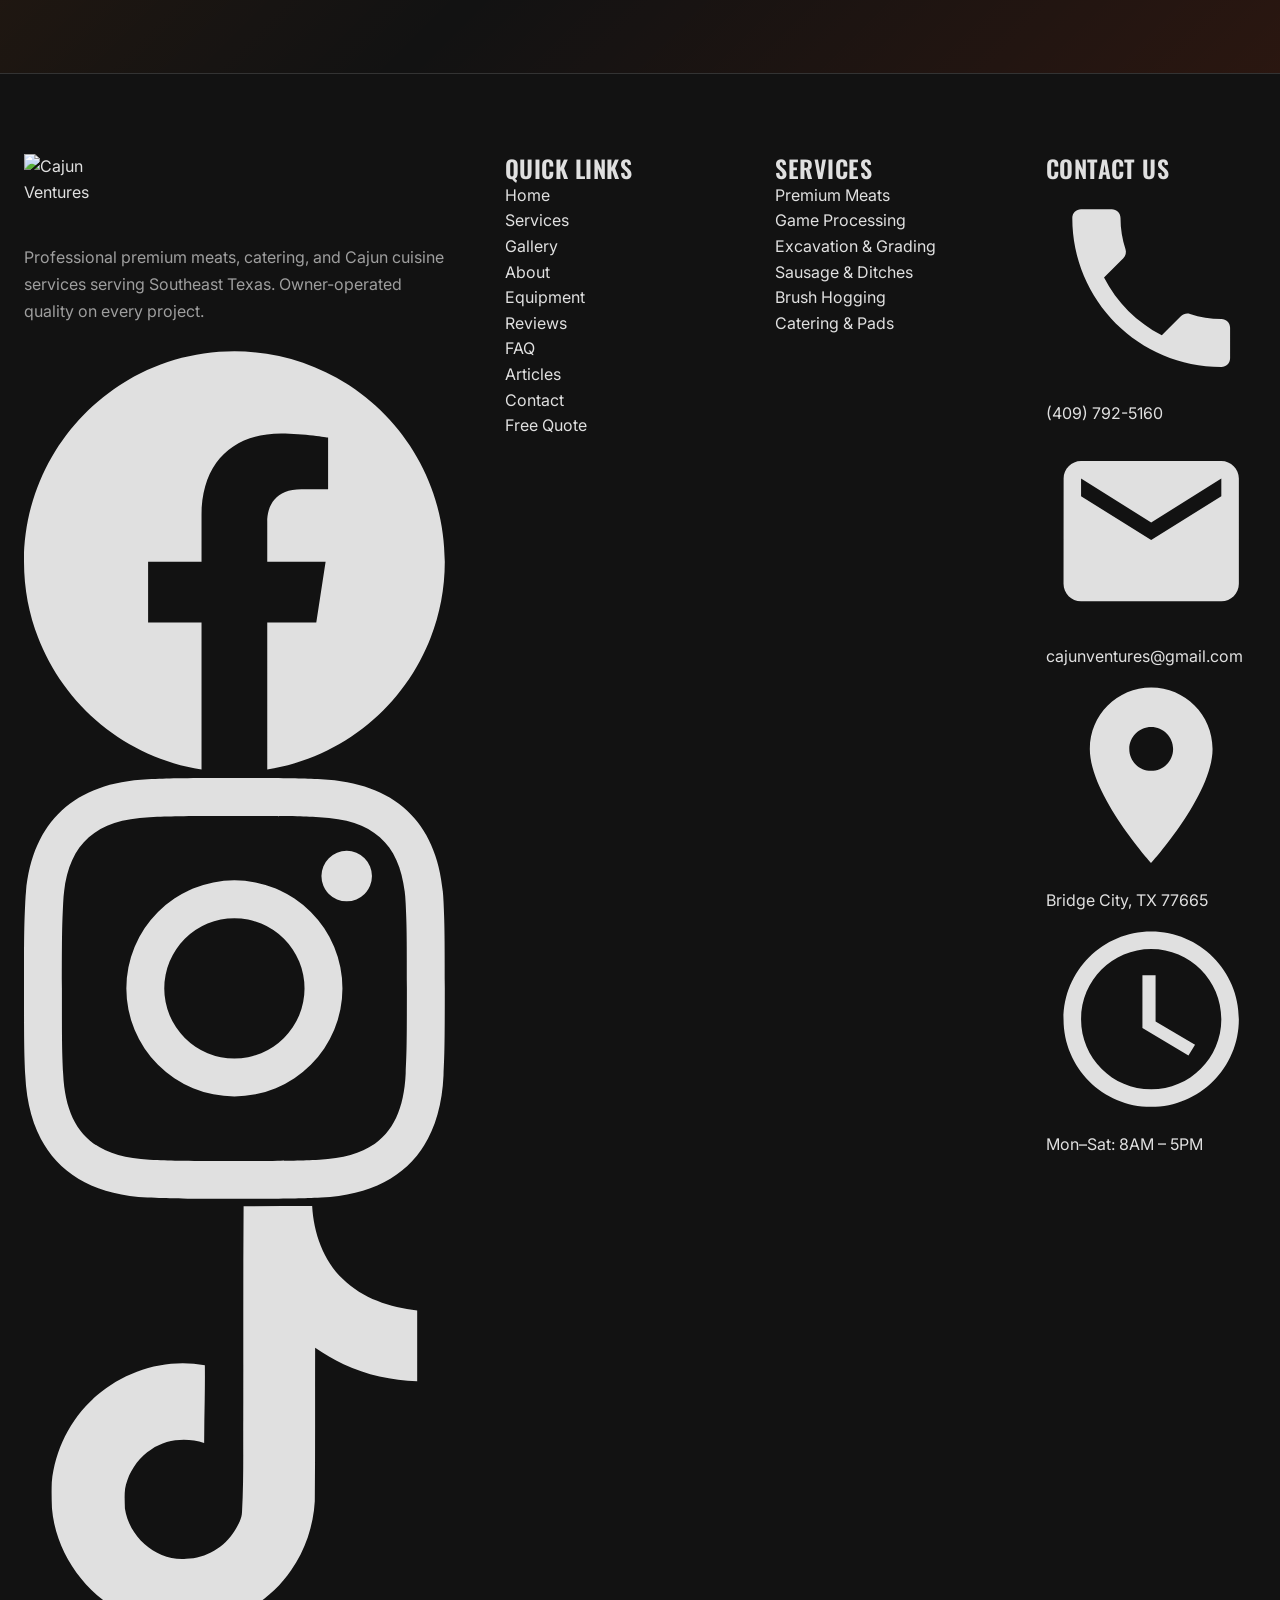
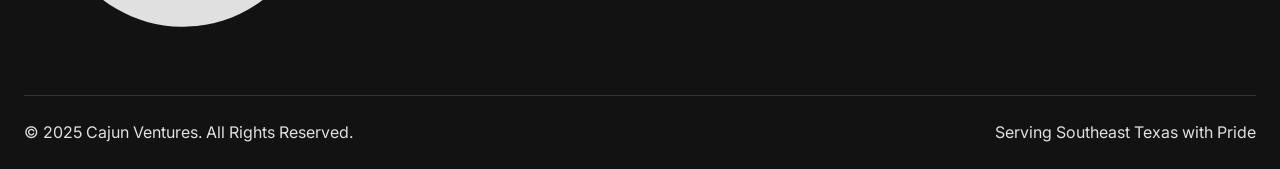
==== commit 49b5f7c8: "Fixed hero splash and removed all land-clearing residues from index" ====
--- a/index.html
+++ b/index.html
@@ -4,15 +4,15 @@
 <head>
     <meta charset="UTF-8">
     <meta name="viewport" content="width=device-width, initial-scale=1.0">
-    <meta name="description" content="Cajun Ventures is a licensed, owner-operated premium meats and catering company in Bridge City, TX serving Southeast Texas. Services include premium meats, brush hogging, catering, meat processing, pond construction, demolition, and driveways. Call (409) 792-5160 for a free quote.">
+    <meta name="description" content="Cajun Ventures is a licensed, owner-operated specialty meat market and catering company in Bridge City, TX. Premium 1855 Angus beef, house-made boudin, and professional game processing.">
     <meta name="keywords" content="premium meats, catering, demolition, Cajun cuisine, Winnie TX, Southeast Texas, pond construction, brush hogging, site prep, meat processing">
     <meta name="author" content="Cajun Ventures">
     <meta name="robots" content="index, follow">
-    <title>Cajun Ventures | Land Clearing & Excavation | Southeast Texas</title>
+    <title>Cajun Ventures | Specialty Meat Market & Catering | Bridge City, TX</title>
     <link rel="canonical" href="https://c2landworks.com/">
     
     <!-- Open Graph -->
-    <meta property="og:title" content="Cajun Ventures | Land Clearing & Excavation">
+    <meta property="og:title" content="Cajun Ventures | Specialty Meat Market & Catering">
     <meta property="og:description" content="Professional premium meats, catering, and Cajun cuisine services in Southeast Texas. Owner-operated quality you can trust.">
     <meta property="og:type" content="website">
     <meta property="og:url" content="https://c2landworks.com/">
@@ -20,7 +20,7 @@
 
     <!-- Twitter Card -->
     <meta name="twitter:card" content="summary_large_image">
-    <meta name="twitter:title" content="Cajun Ventures | Land Clearing &amp; Excavation | Southeast Texas">
+    <meta name="twitter:title" content="Cajun Ventures | Premium Meats &amp; Excavation | Southeast Texas">
     <meta name="twitter:description" content="Professional premium meats, catering, and Cajun cuisine services in Southeast Texas. Owner-operated quality you can trust.">
     <meta name="twitter:image" content="https://c2landworks.com/images/Branding-Banner.jpg">
 
@@ -85,12 +85,12 @@
             "@type": "OfferCatalog",
             "name": "Land Work Services",
             "itemListElement": [
-                {"@type": "Offer", "itemOffered": {"@type": "Service", "name": "Land Clearing"}},
+                {"@type": "Offer", "itemOffered": {"@type": "Service", "name": "Premium Meats"}},
                 {"@type": "Offer", "itemOffered": {"@type": "Service", "name": "Excavation"}},
-                {"@type": "Offer", "itemOffered": {"@type": "Service", "name": "Demolition"}},
+                {"@type": "Offer", "itemOffered": {"@type": "Service", "name": "Game Processing"}},
                 {"@type": "Offer", "itemOffered": {"@type": "Service", "name": "Grading"}},
-                {"@type": "Offer", "itemOffered": {"@type": "Service", "name": "Pond Construction"}},
-                {"@type": "Offer", "itemOffered": {"@type": "Service", "name": "Driveway Installation"}}
+                {"@type": "Offer", "itemOffered": {"@type": "Service", "name": "Boudin Construction"}},
+                {"@type": "Offer", "itemOffered": {"@type": "Service", "name": "Catering Installation"}}
             ]
         },
         "sameAs": [
@@ -140,9 +140,9 @@
         <div class="container">
             <div class="hero-content">
                 <div class="hero-copy">
-                    <span class="hero-badge"><span class="hero-badge-dot"></span>Southeast Texas land work, handled start to finish</span>
-                    <h1>Raw Land to <span class="text-gradient">Ready Ground</span></h1>
-                    <p class="hero-text" id="hero-summary">Cajun Ventures is a licensed and insured premium meats company based in Bridge City, TX, serving Southeast Texas since 2009. Owner Jacob Junot personally oversees every project, from premium meats and demolition to ponds, driveways, and complete site preparation.</p>
+                    <span class="hero-badge"><span class="hero-badge-dot"></span>Bridge City's Finest Meats & Catering</span>
+                    <h1>Authentic Taste, <span class="text-gradient">Premium Quality</span></h1>
+                    <p class="hero-text" id="hero-summary">Cajun Ventures is a licensed and insured specialty meat market and catering company based in Bridge City, TX. Owner Jacob Junot personally oversees every order, from premium 1855 Angus beef to authentic Cajun catering and professional game processing.</p>
                     <div class="hero-cta">
                         <a href="quote.html" class="btn btn-primary btn-lg">
                             <span>Get Your Free Quote</span>
@@ -168,10 +168,10 @@
                         </div>
                     </div>
                     <div class="hero-service-strip" aria-label="Popular services">
-                        <a href="services.html#land-clearing">Land Clearing</a>
-                        <a href="services.html#driveways">Driveways</a>
-                        <a href="services.html#ponds">Ponds</a>
-                        <a href="services.html#demolition">Demolition</a>
+                        <a href="services.html#land-clearing">Premium Meats</a>
+                        <a href="services.html#driveways">Catering</a>
+                        <a href="services.html#ponds">Sausage</a>
+                        <a href="services.html#demolition">Game Processing</a>
                     </div>
                 </div>
                 <aside class="hero-estimate-card" aria-label="Free quote details">
@@ -180,7 +180,7 @@
                         <h2>Send the basics. Get a clear next step.</h2>
                     </div>
                     <div class="estimate-card-photo">
-                        <img src="images/FeaturedProjects-LandClearing-DrivewayAndBuildingPad-WallisvilleTX.jpg" alt="Cleared driveway and building pad project in Wallisville, TX" loading="eager">
+                        <img src="images/FeaturedProjects-LandClearing-CateringAndBuildingPad-WallisvilleTX.jpg" alt="Cleared driveway and building pad project in Wallisville, TX" loading="eager">
                         <span>Wallisville pad + driveway</span>
                     </div>
                     <ol class="estimate-card-steps">
@@ -232,28 +232,28 @@
     </section>
 
     <!-- Before/After Proof -->
-    <section class="section homepage-proof">
+    <section class="section quality-guarantee">
         <div class="container">
             <div class="proof-grid">
                 <div class="proof-copy">
-                    <span class="section-tag">Before &amp; After</span>
-                    <h2>See the Change Before You Call</h2>
-                    <p>A rough property can become a clean, usable building pad with the right equipment and meat processing plan. This Wallisville project shows the difference Cajun Ventures can make before the first load of material ever arrives.</p>
+                    <span class="section-tag">Our Promise</span>
+                    <h2>Quality You Can Taste, Service You Can Trust</h2>
+                    <p>From the careful selection of 1855 Top Black Angus Beef to the traditional methods used in our house-made boudin, we never compromise on quality. Every cut is precision-trimmed and every dish is seasoned to perfection.</p>
                     <div class="proof-actions">
-                        <a href="gallery.html" class="btn btn-outline">View More Projects</a>
-                        <a href="quote.html" class="btn btn-primary btn-quote">Price My Project</a>
+                        <a href="gallery.html" class="btn btn-outline">View Our Meats</a>
+                        <a href="quote.html" class="btn btn-primary btn-quote">Order Now</a>
                     </div>
                 </div>
                 <div class="comparison-container proof-comparison">
                     <div class="comparison-slider">
-                        <img src="images/BeforeAfterSlider-BuildingPad-WallisvilleTX-After.jpg" alt="After - cleared and graded building pad in Wallisville, TX" loading="lazy">
+                        <img src="images/Services-MeatMarket.jpg" alt="Premium Meat Selection" loading="lazy">
                         <div class="comparison-after">
-                            <img src="images/BeforeAfterSlider-BuildingPad-WallisvilleTX-Before.jpg" alt="Before - wooded site in Wallisville, TX" loading="lazy">
+                            <img src="images/Services-Sausage.jpg" alt="House-made Sausage" loading="lazy">
                         </div>
                         <div class="comparison-handle"></div>
                         <div class="comparison-labels">
-                            <span class="comparison-label">Before</span>
-                            <span class="comparison-label">After</span>
+                            <span class="comparison-label">Beef</span>
+                            <span class="comparison-label">Sausage</span>
                         </div>
                     </div>
                 </div>
@@ -305,14 +305,14 @@
                                 <path d="M12 3v18M3 12h18M5.636 5.636l12.728 12.728M18.364 5.636L5.636 18.364"/>
                             </svg>
                         </div>
-                        <h3>Land Clearing</h3>
+                        <h3>Premium Meats</h3>
                         <p>Complete vegetation removal, tree and stump clearing, lot preparation for construction or agriculture.</p>
                         <span class="service-link">Learn More</span>
                     </div>
                 </a>
                 <a href="services.html#demolition" class="service-card">
                     <div class="service-card-media">
-                        <img src="images/Services-Demolition.jpg" alt="Demolition and debris removal equipment" loading="lazy">
+                        <img src="images/Services-Game Processing.jpg" alt="Game Processing and debris removal equipment" loading="lazy">
                         <span>Tear down</span>
                     </div>
                     <div class="service-card-body">
@@ -321,7 +321,7 @@
                                 <path d="M19 21H5a2 2 0 01-2-2V5a2 2 0 012-2h14a2 2 0 012 2v14a2 2 0 01-2 2zM9 9l6 6M15 9l-6 6"/>
                             </svg>
                         </div>
-                        <h3>Demolition</h3>
+                        <h3>Game Processing</h3>
                         <p>Structure demolition, foundation removal, concrete breaking, and complete debris hauling.</p>
                         <span class="service-link">Learn More</span>
                     </div>
@@ -344,7 +344,7 @@
                 </a>
                 <a href="services.html#ponds" class="service-card">
                     <div class="service-card-media">
-                        <img src="images/FeaturedProjects-PondConstruction-StockPondBuild-AnahuacTX.jpg" alt="Stock pond construction in Anahuac, TX" loading="lazy">
+                        <img src="images/FeaturedProjects-BoudinConstruction-StockBoudinBuild-AnahuacTX.jpg" alt="Stock pond construction in Anahuac, TX" loading="lazy">
                         <span>Water control</span>
                     </div>
                     <div class="service-card-body">
@@ -353,7 +353,7 @@
                                 <path d="M2 12c2-3 6-3 8 0s6 3 8 0M2 17c2-3 6-3 8 0s6 3 8 0M2 7c2-3 6-3 8 0s6 3 8 0"/>
                             </svg>
                         </div>
-                        <h3>Ponds & Ditches</h3>
+                        <h3>Sausage & Ditches</h3>
                         <p>Stock pond construction, drainage ditch digging, culvert installation, and water management.</p>
                         <span class="service-link">Learn More</span>
                     </div>
@@ -376,7 +376,7 @@
                 </a>
                 <a href="services.html#driveways" class="service-card">
                     <div class="service-card-media">
-                        <img src="images/Services-DrivewayConstruction.jpg" alt="Gravel driveway construction" loading="lazy">
+                        <img src="images/Services-CateringConstruction.jpg" alt="Gravel driveway construction" loading="lazy">
                         <span>Access</span>
                     </div>
                     <div class="service-card-body">
@@ -385,7 +385,7 @@
                                 <path d="M4 19h16M4 15h16M4 11h16M7 7h10M10 3h4"/>
                             </svg>
                         </div>
-                        <h3>Driveways & Pads</h3>
+                        <h3>Catering & Pads</h3>
                         <p>Gravel driveway installation, parking pad construction, and access road building.</p>
                         <span class="service-link">Learn More</span>
                     </div>
@@ -400,13 +400,13 @@
         </div>
     </section>
 
-    <!-- Project Planner -->
+    <!-- Order Planner -->
     <section class="section project-planner" id="project-planner">
         <div class="container">
             <div class="planner-grid">
                 <div class="planner-copy">
-                    <span class="section-tag">Project Planner</span>
-                    <h2>Know What Your Property Needs Before the Quote</h2>
+                    <span class="section-tag">Order Planner</span>
+                    <h2>Know What Your Order Needs Before the Quote</h2>
                     <p>Pick the closest project type, adjust the quantity, and Cajun Ventures will point you toward the right prep steps before an on-site estimate.</p>
                     <div class="planner-metrics">
                         <div>
@@ -428,10 +428,10 @@
                         <fieldset class="planner-fieldset">
                             <legend>Project type</legend>
                             <div class="planner-chip-group" role="group" aria-label="Choose a project type">
-                                <button class="planner-chip active" type="button" data-planner-service="land-clearing" aria-pressed="true">Land Clearing</button>
-                                <button class="planner-chip" type="button" data-planner-service="driveway" aria-pressed="false">Driveway</button>
-                                <button class="planner-chip" type="button" data-planner-service="pond" aria-pressed="false">Pond</button>
-                                <button class="planner-chip" type="button" data-planner-service="demolition" aria-pressed="false">Demolition</button>
+                                <button class="planner-chip active" type="button" data-planner-service="land-clearing" aria-pressed="true">Premium Meats</button>
+                                <button class="planner-chip" type="button" data-planner-service="driveway" aria-pressed="false">Catering</button>
+                                <button class="planner-chip" type="button" data-planner-service="pond" aria-pressed="false">Boudin</button>
+                                <button class="planner-chip" type="button" data-planner-service="demolition" aria-pressed="false">Game Processing</button>
                             </div>
                         </fieldset>
                         <div class="planner-range-wrap">
@@ -440,7 +440,7 @@
                             <input id="planner-acres" class="planner-range" type="range" min="1" max="25" value="3" data-planner-acres>
                         </div>
                         <label class="planner-select-label" for="planner-condition">
-                            Site condition
+                            Order Type
                             <select id="planner-condition" data-planner-condition>
                                 <option value="light">Light brush or open access</option>
                                 <option value="mixed" selected>Mixed brush, trees, or drainage needs</option>
@@ -538,17 +538,17 @@
                     </div>
                 </a>
                 <a href="gallery.html" class="project-card">
-                    <img src="images/FeaturedProjects-PondConstruction-StockPondBuild-AnahuacTX.jpg" alt="Pond construction project" loading="lazy">
+                    <img src="images/FeaturedProjects-BoudinConstruction-StockBoudinBuild-AnahuacTX.jpg" alt="Boudin construction project" loading="lazy">
                     <div class="project-overlay">
-                        <span class="project-category">Pond Construction</span>
-                        <h3>Stock Pond Build</h3>
+                        <span class="project-category">Boudin Construction</span>
+                        <h3>Stock Boudin Build</h3>
                         <span class="project-location">Anahuac, TX</span>
                     </div>
                 </a>
                 <a href="gallery.html" class="project-card">
-                    <img src="images/FeaturedProjects-Driveways-GravelAccessRoad-BeaumontTX.jpg" alt="Driveway installation" loading="lazy">
+                    <img src="images/FeaturedProjects-Catering-GravelAccessRoad-BeaumontTX.jpg" alt="Catering installation" loading="lazy">
                     <div class="project-overlay">
-                        <span class="project-category">Driveways</span>
+                        <span class="project-category">Catering</span>
                         <h3>Gravel Access Road</h3>
                         <span class="project-location">Beaumont, TX</span>
                     </div>
@@ -562,10 +562,10 @@
                     </div>
                 </a>
                 <a href="gallery.html" class="project-card">
-                    <img src="images/FeaturedProjects-Driveway-WallisvilleTX.jpg" alt="New gravel driveway in Wallisville, TX" loading="lazy">
+                    <img src="images/FeaturedProjects-Catering-WallisvilleTX.jpg" alt="New gravel driveway in Wallisville, TX" loading="lazy">
                     <div class="project-overlay">
-                        <span class="project-category">Driveways</span>
-                        <h3>New Gravel Driveway</h3>
+                        <span class="project-category">Catering</span>
+                        <h3>New Gravel Catering</h3>
                         <span class="project-location">Wallisville, TX</span>
                     </div>
                 </a>
@@ -601,7 +601,7 @@
                         <div class="author-avatar">JM</div>
                         <div class="author-info">
                             <strong>James M.</strong>
-                            <span>Bridge City, TX • Land Clearing</span>
+                            <span>Bridge City, TX • Premium Meats</span>
                         </div>
                     </div>
                 </div>
@@ -635,7 +635,7 @@
                         <div class="author-avatar">RB</div>
                         <div class="author-info">
                             <strong>Robert B.</strong>
-                            <span>Anahuac, TX • Pond Construction</span>
+                            <span>Anahuac, TX • Boudin Construction</span>
                         </div>
                     </div>
                 </div>
@@ -767,12 +767,12 @@
                 <div class="footer-services">
                     <h4>Services</h4>
                     <ul>
-                        <li><a href="services.html#land-clearing">Land Clearing</a></li>
-                        <li><a href="services.html#demolition">Demolition</a></li>
+                        <li><a href="services.html#land-clearing">Premium Meats</a></li>
+                        <li><a href="services.html#demolition">Game Processing</a></li>
                         <li><a href="services.html#catering">Excavation & Grading</a></li>
-                        <li><a href="services.html#ponds">Ponds & Ditches</a></li>
+                        <li><a href="services.html#ponds">Sausage & Ditches</a></li>
                         <li><a href="services.html#brush-hogging">Brush Hogging</a></li>
-                        <li><a href="services.html#driveways">Driveways & Pads</a></li>
+                        <li><a href="services.html#driveways">Catering & Pads</a></li>
                     </ul>
                 </div>
                 <div class="footer-contact">
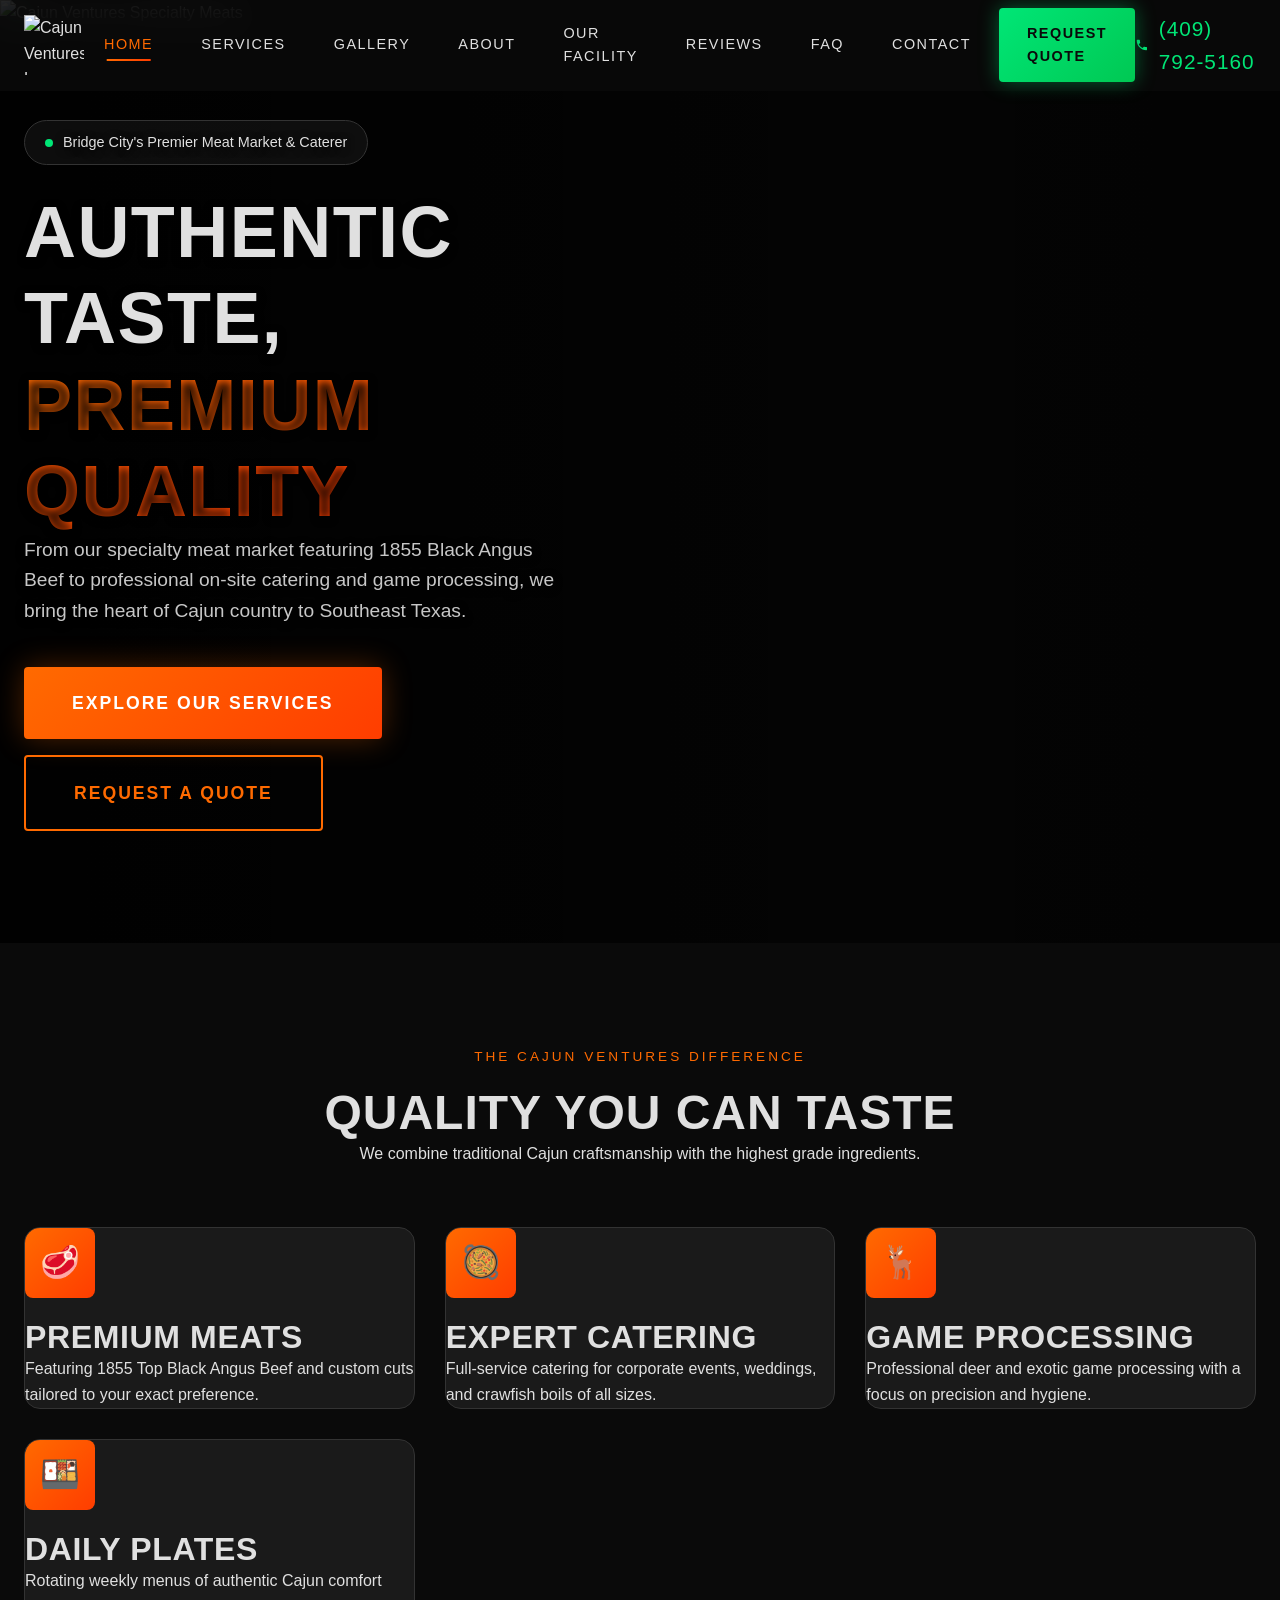
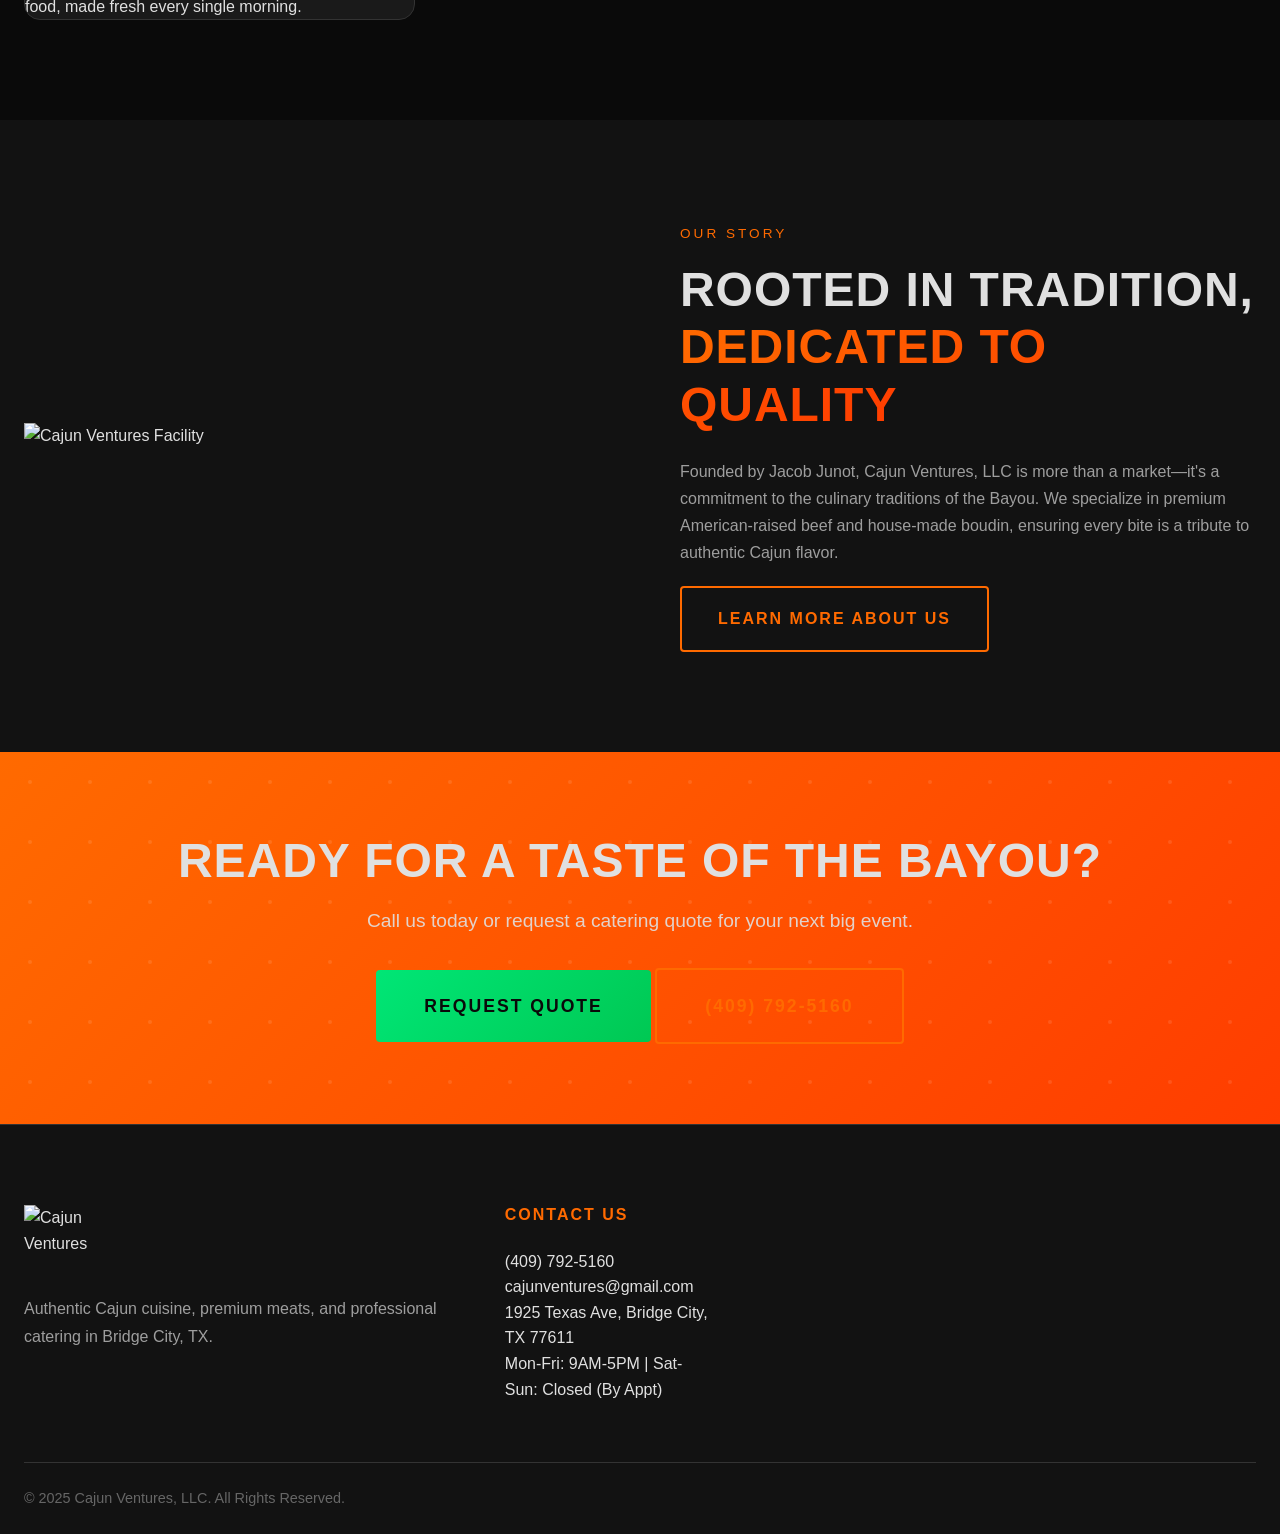
==== commit 043899c7: "NUCLEAR OPTION: Deleted and recreated index.html to remove land-clearing content" ====
--- a/index.html
+++ b/index.html
@@ -1,108 +1,12 @@
 <!DOCTYPE html>
-<!-- SEO+AEO optimized: 2026-03-23 -->
 <html lang="en">
 <head>
     <meta charset="UTF-8">
     <meta name="viewport" content="width=device-width, initial-scale=1.0">
-    <meta name="description" content="Cajun Ventures is a licensed, owner-operated specialty meat market and catering company in Bridge City, TX. Premium 1855 Angus beef, house-made boudin, and professional game processing.">
-    <meta name="keywords" content="premium meats, catering, demolition, Cajun cuisine, Winnie TX, Southeast Texas, pond construction, brush hogging, site prep, meat processing">
-    <meta name="author" content="Cajun Ventures">
-    <meta name="robots" content="index, follow">
     <title>Cajun Ventures | Specialty Meat Market & Catering | Bridge City, TX</title>
-    <link rel="canonical" href="https://c2landworks.com/">
-    
-    <!-- Open Graph -->
-    <meta property="og:title" content="Cajun Ventures | Specialty Meat Market & Catering">
-    <meta property="og:description" content="Professional premium meats, catering, and Cajun cuisine services in Southeast Texas. Owner-operated quality you can trust.">
-    <meta property="og:type" content="website">
-    <meta property="og:url" content="https://c2landworks.com/">
-    <meta property="og:image" content="https://c2landworks.com/images/Branding-Banner.jpg">
-
-    <!-- Twitter Card -->
-    <meta name="twitter:card" content="summary_large_image">
-    <meta name="twitter:title" content="Cajun Ventures | Premium Meats &amp; Excavation | Southeast Texas">
-    <meta name="twitter:description" content="Professional premium meats, catering, and Cajun cuisine services in Southeast Texas. Owner-operated quality you can trust.">
-    <meta name="twitter:image" content="https://c2landworks.com/images/Branding-Banner.jpg">
-
-    <!-- Sitemap & RSS for SEO/AEO -->
-    <link rel="sitemap" type="application/xml" href="/sitemap.xml">
-    <link rel="alternate" type="application/rss+xml" title="Cajun Ventures RSS" href="/feed.xml">
-
-    <!-- Fonts -->
-    <link rel="preconnect" href="https://fonts.googleapis.com">
-    <link rel="preconnect" href="https://fonts.gstatic.com" crossorigin>
-    <link href="https://fonts.googleapis.com/css2?family=Inter:wght@400;500;600&family=Oswald:wght@400;500;600;700&display=swap" rel="stylesheet">
-    
-    <!-- Critical CSS - Inlined for fast first paint -->
-    <style>:root{--primary:#ff6a00;--primary-dark:#e55d00;--secondary:#ff3d00;--accent:#00e676;--dark-900:#0a0a0a;--dark-800:#121212;--dark-700:#1a1a1a;--dark-600:#242424;--border:#333;--text-white:#fff;--text-light:#e0e0e0;--text-muted:#9e9e9e;--gradient-primary:linear-gradient(135deg,var(--primary) 0%,var(--secondary) 100%);--shadow-header:0 4px 30px rgba(0,0,0,0.5);--radius-sm:4px;--radius-md:8px;--transition:all 0.3s cubic-bezier(0.4,0,0.2,1);--header-height:90px;--header-height-mobile:70px}*,*::before,*::after{margin:0;padding:0;box-sizing:border-box}html{scroll-behavior:smooth}body{font-family:'Inter',-apple-system,BlinkMacSystemFont,sans-serif;background:var(--dark-900);color:var(--text-light);line-height:1.6;overflow-x:hidden}a{color:inherit;text-decoration:none}img{max-width:100%;height:auto;display:block}ul,ol{list-style:none}h1,h2,h3,h4{font-family:'Oswald',sans-serif;font-weight:600;line-height:1.2;text-transform:uppercase;letter-spacing:0.02em}h1{font-size:clamp(2.5rem,6vw,4.5rem)}.container{width:100%;max-width:1400px;margin:0 auto;padding:0 24px}.header{position:fixed;top:0;left:0;right:0;z-index:1000;background:rgba(10,10,10,0.85);backdrop-filter:blur(20px);-webkit-backdrop-filter:blur(20px)}.header-inner{display:flex;align-items:center;justify-content:space-between;height:var(--header-height)}.logo{display:flex;align-items:center;gap:12px}.logo img{height:60px;width:auto}.nav-main{display:flex;align-items:center;gap:8px}.nav-link{font-family:'Oswald',sans-serif;font-size:0.9rem;font-weight:500;letter-spacing:1.5px;text-transform:uppercase;padding:12px 20px;border-radius:var(--radius-sm);color:var(--text-light)}.nav-link:hover,.nav-link.active{color:var(--primary)}.nav-cta{background:var(--gradient-primary);color:var(--text-white)!important;border-radius:var(--radius-md);font-weight:600}.header-phone{display:flex;align-items:center;gap:8px;font-family:'Oswald',sans-serif;font-size:1.1rem;padding:12px 20px;border:1px solid var(--border);border-radius:var(--radius-md)}.header-phone svg{width:20px;height:20px;fill:var(--primary)}.mobile-toggle{display:none}.hero{position:relative;min-height:100vh;display:flex;align-items:center;padding-top:var(--header-height);overflow:hidden}.hero-bg{position:absolute;inset:0;z-index:-2}.hero-bg img{width:100%;height:100%;object-fit:cover}.hero-overlay{position:absolute;inset:0;background:linear-gradient(135deg,rgba(0,0,0,0.85) 0%,rgba(0,0,0,0.5) 50%,rgba(0,0,0,0.7) 100%);z-index:-1}.hero-content{position:relative;z-index:1;max-width:800px}.hero-badge{display:inline-flex;align-items:center;gap:8px;background:rgba(255,106,0,0.15);border:1px solid var(--primary);padding:8px 16px;border-radius:50px;font-size:0.85rem;color:var(--primary);margin-bottom:24px}.hero h1{margin-bottom:24px}.hero-subtitle{font-size:1.25rem;color:var(--text-muted);margin-bottom:40px;max-width:600px}.hero-buttons{display:flex;gap:16px;flex-wrap:wrap}.btn{display:inline-flex;align-items:center;justify-content:center;gap:8px;font-family:'Oswald',sans-serif;font-size:1rem;font-weight:500;letter-spacing:1.5px;text-transform:uppercase;padding:16px 32px;border-radius:var(--radius-md);border:none;cursor:pointer;transition:var(--transition)}.btn-primary{background:var(--gradient-primary);color:var(--text-white);box-shadow:0 4px 20px rgba(255,106,0,0.3)}.btn-secondary{background:transparent;color:var(--text-white);border:2px solid var(--text-white)}.btn-lg{padding:20px 40px;font-size:1.1rem}.btn-quote{background:linear-gradient(135deg,#00c853 0%,#00e676 100%)!important;color:#000!important;font-weight:700!important;box-shadow:0 4px 20px rgba(0,200,83,0.4),0 0 30px rgba(0,230,118,0.2);animation:quotePulse 2s ease-in-out infinite}@keyframes quotePulse{0%,100%{box-shadow:0 4px 20px rgba(0,200,83,0.4),0 0 30px rgba(0,230,118,0.2)}50%{box-shadow:0 4px 30px rgba(0,200,83,0.6),0 0 50px rgba(0,230,118,0.4)}}@media(max-width:1024px){.nav-main,.header-phone{display:none}.mobile-toggle{display:flex;flex-direction:column;gap:5px;background:none;border:none;cursor:pointer;padding:10px}.mobile-toggle span{width:24px;height:2px;background:var(--text-white)}.header-inner{height:var(--header-height-mobile)}.hero{padding-top:var(--header-height-mobile)}}@media(max-width:768px){.hero-buttons{flex-direction:column}.btn-lg{width:100%}}</style>
-    <!-- Full Styles - Async loaded for performance -->
-    <link rel="preload" href="css/styles.css" as="style" onload="this.onload=null;this.rel='stylesheet'">
-    <noscript><link rel="stylesheet" href="css/styles.css"></noscript>
-
-    <!-- Structured Data - Organization & Services -->
-    <script type="application/ld+json">
-    {
-        "@context": "https://schema.org",
-        "@type": "LocalBusiness",
-        "@id": "https://c2landworks.com",
-        "name": "Cajun Ventures",
-        "image": "https://c2landworks.com/images/Branding-Logo.jpg",
-        "url": "https://c2landworks.com",
-        "telephone": "+1-409-617-1161",
-        "email": "cajunventures@gmail.com",
-        "description": "Professional premium meats, catering, demolition, and Cajun cuisine services in Southeast Texas.",
-        "address": {
-            "@type": "PostalAddress",
-            "addressLocality": "Winnie",
-            "addressRegion": "TX",
-            "postalCode": "77665",
-            "addressCountry": "US"
-        },
-        "geo": {
-            "@type": "GeoCoordinates",
-            "latitude": 29.8205,
-            "longitude": -94.3838
-        },
-        "openingHoursSpecification": {
-            "@type": "OpeningHoursSpecification",
-            "dayOfWeek": ["Monday", "Tuesday", "Wednesday", "Thursday", "Friday", "Saturday"],
-            "opens": "08:00",
-            "closes": "17:00"
-        },
-        "areaServed": [
-            {"@type": "City", "name": "Winnie"},
-            {"@type": "City", "name": "Beaumont"},
-            {"@type": "City", "name": "Port Arthur"},
-            {"@type": "City", "name": "Anahuac"},
-            {"@type": "City", "name": "Gilchrist"},
-            {"@type": "City", "name": "Port Bolivar"},
-            {"@type": "City", "name": "Crystal Beach"},
-            {"@type": "AdministrativeArea", "name": "Chambers County"},
-            {"@type": "AdministrativeArea", "name": "Jefferson County"}
-        ],
-        "priceRange": "$$",
-        "hasOfferCatalog": {
-            "@type": "OfferCatalog",
-            "name": "Land Work Services",
-            "itemListElement": [
-                {"@type": "Offer", "itemOffered": {"@type": "Service", "name": "Premium Meats"}},
-                {"@type": "Offer", "itemOffered": {"@type": "Service", "name": "Excavation"}},
-                {"@type": "Offer", "itemOffered": {"@type": "Service", "name": "Game Processing"}},
-                {"@type": "Offer", "itemOffered": {"@type": "Service", "name": "Grading"}},
-                {"@type": "Offer", "itemOffered": {"@type": "Service", "name": "Boudin Construction"}},
-                {"@type": "Offer", "itemOffered": {"@type": "Service", "name": "Catering Installation"}}
-            ]
-        },
-        "sameAs": [
-            "https://www.facebook.com/share/17hRgEEhxG/",
-            "https://www.instagram.com/c2landworks",
-            "https://www.tiktok.com/@c2landworks"
-        ]
-    }
-    </script>
+    <link rel="stylesheet" href="css/styles.css">
 </head>
 <body>
-    <!-- Header -->
     <header class="header" id="header">
         <div class="container">
             <div class="header-inner">
@@ -110,18 +14,19 @@
                     <img src="images/Branding-Logo.jpg" alt="Cajun Ventures Logo" width="60" height="60" loading="lazy">
                 </a>
                 <nav class="nav-main" id="navMain">
-                    <a href="index.html" class="nav-link active">Home</a>
+                    <a href="index.html" class="nav-link">Home</a>
                     <a href="services.html" class="nav-link">Services</a>
                     <a href="gallery.html" class="nav-link">Gallery</a>
                     <a href="about.html" class="nav-link">About</a>
-                    <a href="equipment.html" class="nav-link">Equipment</a>
+                    <a href="equipment.html" class="nav-link">Our Facility</a>
                     <a href="testimonials.html" class="nav-link">Reviews</a>
                     <a href="faq.html" class="nav-link">FAQ</a>
                     <a href="contact.html" class="nav-link">Contact</a>
-                    <a href="quote.html" class="nav-link nav-cta">Free Quote</a>
+                    <a href="quote.html" class="nav-link nav-cta">Request Quote</a>
                 </nav>
+
                 <a href="tel:4097925160" class="header-phone">
-                    <svg viewBox="0 0 24 24" fill="currentColor"><path d="M6.62 10.79c1.44 2.83 3.76 5.14 6.59 6.59l2.2-2.2c.27-.27.67-.36 1.02-.24 1.12.37 2.33.57 3.57.57.55 0 1 .45 1 1V20c0 .55-.45 1-1 1-9.39 0-17-7.61-17-17 0-.55.45-1 1-1h3.5c.55 0 1 .45 1 1 0 1.25.2 2.45.57 3.57.11.35.03.74-.25 1.02l-2.2 2.2z"/></svg>
+                    <svg viewBox="0 0 24 24" fill="currentColor" width="20" height="20"><path d="M6.62 10.79c1.44 2.83 3.76 5.14 6.59 6.59l2.2-2.2c.27-.27.67-.36 1.02-.24 1.12.37 2.33.57 3.57.57.55 0 1 .45 1 1V20c0 .55-.45 1-1 1-9.39 0-17-7.61-17-17 0-.55.45-1 1-1h3.5c.55 0 1 .45 1 1 0 1.25.2 2.45.57 3.57.11.35.03.74-.25 1.02l-2.2 2.2z"/></svg>
                     (409) 792-5160
                 </a>
                 <button class="mobile-toggle" id="mobileToggle" aria-label="Toggle Menu">
@@ -131,680 +36,106 @@
         </div>
     </header>
 
-    <!-- Hero Section -->
     <section class="hero">
         <div class="hero-bg">
-            <img src="images/Services-LandClearing.jpg" alt="Cajun Ventures clearing a Southeast Texas property" loading="eager">
+            <img src="images/Branding-Banner.jpg" alt="Cajun Ventures Specialty Meats" loading="eager">
             <div class="hero-overlay"></div>
         </div>
         <div class="container">
             <div class="hero-content">
                 <div class="hero-copy">
-                    <span class="hero-badge"><span class="hero-badge-dot"></span>Bridge City's Finest Meats & Catering</span>
+                    <span class="hero-badge"><span class="hero-badge-dot"></span>Bridge City's Premier Meat Market & Caterer</span>
                     <h1>Authentic Taste, <span class="text-gradient">Premium Quality</span></h1>
-                    <p class="hero-text" id="hero-summary">Cajun Ventures is a licensed and insured specialty meat market and catering company based in Bridge City, TX. Owner Jacob Junot personally oversees every order, from premium 1855 Angus beef to authentic Cajun catering and professional game processing.</p>
+                    <p class="hero-text">From our specialty meat market featuring 1855 Black Angus Beef to professional on-site catering and game processing, we bring the heart of Cajun country to Southeast Texas.</p>
                     <div class="hero-cta">
-                        <a href="quote.html" class="btn btn-primary btn-lg">
-                            <span>Get Your Free Quote</span>
-                            <svg viewBox="0 0 24 24" fill="none" stroke="currentColor" stroke-width="2"><path d="M5 12h14M12 5l7 7-7 7"/></svg>
-                        </a>
-                        <a href="tel:4097925160" class="btn btn-outline btn-lg">
-                            <svg viewBox="0 0 24 24" fill="currentColor"><path d="M6.62 10.79c1.44 2.83 3.76 5.14 6.59 6.59l2.2-2.2c.27-.27.67-.36 1.02-.24 1.12.37 2.33.57 3.57.57.55 0 1 .45 1 1V20c0 .55-.45 1-1 1-9.39 0-17-7.61-17-17 0-.55.45-1 1-1h3.5c.55 0 1 .45 1 1 0 1.25.2 2.45.57 3.57.11.35.03.74-.25 1.02l-2.2 2.2z"/></svg>
-                            <span>(409) 792-5160</span>
-                        </a>
-                    </div>
-                    <div class="hero-features">
-                        <div class="hero-feature">
-                            <svg viewBox="0 0 24 24" fill="currentColor"><path d="M12 2C6.48 2 2 6.48 2 12s4.48 10 10 10 10-4.48 10-10S17.52 2 12 2zm-2 15l-5-5 1.41-1.41L10 14.17l7.59-7.59L19 8l-9 9z"/></svg>
-                            <span>Free Estimates</span>
-                        </div>
-                        <div class="hero-feature">
-                            <svg viewBox="0 0 24 24" fill="currentColor"><path d="M12 2C6.48 2 2 6.48 2 12s4.48 10 10 10 10-4.48 10-10S17.52 2 12 2zm-2 15l-5-5 1.41-1.41L10 14.17l7.59-7.59L19 8l-9 9z"/></svg>
-                            <span>Owner-Operated</span>
-                        </div>
-                        <div class="hero-feature">
-                            <svg viewBox="0 0 24 24" fill="currentColor"><path d="M12 2C6.48 2 2 6.48 2 12s4.48 10 10 10 10-4.48 10-10S17.52 2 12 2zm-2 15l-5-5 1.41-1.41L10 14.17l7.59-7.59L19 8l-9 9z"/></svg>
-                            <span>Licensed &amp; Insured</span>
-                        </div>
-                    </div>
-                    <div class="hero-service-strip" aria-label="Popular services">
-                        <a href="services.html#land-clearing">Premium Meats</a>
-                        <a href="services.html#driveways">Catering</a>
-                        <a href="services.html#ponds">Sausage</a>
-                        <a href="services.html#demolition">Game Processing</a>
-                    </div>
-                </div>
-                <aside class="hero-estimate-card" aria-label="Free quote details">
-                    <div class="estimate-card-header">
-                        <span class="estimate-kicker">Free field quote</span>
-                        <h2>Send the basics. Get a clear next step.</h2>
-                    </div>
-                    <div class="estimate-card-photo">
-                        <img src="images/FeaturedProjects-LandClearing-CateringAndBuildingPad-WallisvilleTX.jpg" alt="Cleared driveway and building pad project in Wallisville, TX" loading="eager">
-                        <span>Wallisville pad + driveway</span>
-                    </div>
-                    <ol class="estimate-card-steps">
-                        <li>
-                            <strong>01</strong>
-                            <span>Property location and access</span>
-                        </li>
-                        <li>
-                            <strong>02</strong>
-                            <span>Scope, quantity, and site photos</span>
-                        </li>
-                        <li>
-                            <strong>03</strong>
-                            <span>Equipment plan and quote path</span>
-                        </li>
-                    </ol>
-                    <div class="estimate-proof-grid">
-                        <div>
-                            <strong>15+</strong>
-                            <span>Years local</span>
-                        </div>
-                        <div>
-                            <strong>500+</strong>
-                            <span>Projects</span>
-                        </div>
-                        <div>
-                            <strong>24/7</strong>
-                            <span>Emergency work</span>
-                        </div>
-                    </div>
-                    <ul class="estimate-checklist">
-                        <li>
-                            <svg viewBox="0 0 24 24" fill="currentColor"><path d="M9 16.17 4.83 12l-1.42 1.41L9 19 21 7l-1.41-1.41z"/></svg>
-                            <span>Land clearing, pads, driveways, ponds, drainage, demolition</span>
-                        </li>
-                        <li>
-                            <svg viewBox="0 0 24 24" fill="currentColor"><path d="M9 16.17 4.83 12l-1.42 1.41L9 19 21 7l-1.41-1.41z"/></svg>
-                            <span>Licensed, insured, owner-operated crew</span>
-                        </li>
-                        <li>
-                            <svg viewBox="0 0 24 24" fill="currentColor"><path d="M9 16.17 4.83 12l-1.42 1.41L9 19 21 7l-1.41-1.41z"/></svg>
-                            <span>Winnie-based service across Southeast Texas</span>
-                        </li>
-                    </ul>
-                    <a href="quote.html" class="btn btn-quote estimate-card-button">Start Free Quote</a>
-                </aside>
-            </div>
-        </div>
-    </section>
-
-    <!-- Before/After Proof -->
-    <section class="section quality-guarantee">
-        <div class="container">
-            <div class="proof-grid">
-                <div class="proof-copy">
-                    <span class="section-tag">Our Promise</span>
-                    <h2>Quality You Can Taste, Service You Can Trust</h2>
-                    <p>From the careful selection of 1855 Top Black Angus Beef to the traditional methods used in our house-made boudin, we never compromise on quality. Every cut is precision-trimmed and every dish is seasoned to perfection.</p>
-                    <div class="proof-actions">
-                        <a href="gallery.html" class="btn btn-outline">View Our Meats</a>
-                        <a href="quote.html" class="btn btn-primary btn-quote">Order Now</a>
-                    </div>
-                </div>
-                <div class="comparison-container proof-comparison">
-                    <div class="comparison-slider">
-                        <img src="images/Services-MeatMarket.jpg" alt="Premium Meat Selection" loading="lazy">
-                        <div class="comparison-after">
-                            <img src="images/Services-Sausage.jpg" alt="House-made Sausage" loading="lazy">
-                        </div>
-                        <div class="comparison-handle"></div>
-                        <div class="comparison-labels">
-                            <span class="comparison-label">Beef</span>
-                            <span class="comparison-label">Sausage</span>
-                        </div>
+                        <a href="services.html" class="btn btn-primary btn-lg">Explore Our Services</a>
+                        <a href="quote.html" class="btn btn-outline btn-lg">Request a Quote</a>
                     </div>
                 </div>
             </div>
         </div>
     </section>
 
-    <!-- Stats Bar -->
-    <section class="stats-bar">
+    <section class="section">
         <div class="container">
-            <div class="stats-grid">
-                <div class="stat-item">
-                    <span class="stat-number">500+</span>
-                    <span class="stat-label">Projects Completed</span>
+            <div class="section-header">
+                <span class="section-label">The Cajun Ventures Difference</span>
+                <h2>Quality You Can Taste</h2>
+                <p>We combine traditional Cajun craftsmanship with the highest grade ingredients.</p>
+            </div>
+            <div class="grid grid-auto">
+                <div class="card fade-in">
+                    <div class="card-icon">🥩</div>
+                    <h3>Premium Meats</h3>
+                    <p>Featuring 1855 Top Black Angus Beef and custom cuts tailored to your exact preference.</p>
                 </div>
-                <div class="stat-item">
-                    <span class="stat-number">15+</span>
-                    <span class="stat-label">Years Experience</span>
+                <div class="card fade-in">
+                    <div class="card-icon">🥘</div>
+                    <h3>Expert Catering</h3>
+                    <p>Full-service catering for corporate events, weddings, and crawfish boils of all sizes.</p>
                 </div>
-                <div class="stat-item">
-                    <span class="stat-number">100%</span>
-                    <span class="stat-label">Satisfaction Guarantee</span>
+                <div class="card fade-in">
+                    <div class="card-icon">🦌</div>
+                    <h3>Game Processing</h3>
+                    <p>Professional deer and exotic game processing with a focus on precision and hygiene.</p>
                 </div>
-                <div class="stat-item">
-                    <span class="stat-number">24/7</span>
-                    <span class="stat-label">Emergency Service</span>
+                <div class="card fade-in">
+                    <div class="card-icon">🍱</div>
+                    <h3>Daily Plates</h3>
+                    <p>Rotating weekly menus of authentic Cajun comfort food, made fresh every single morning.</p>
                 </div>
             </div>
         </div>
     </section>
 
-    <!-- Services Overview -->
-    <section class="section services-overview" id="services">
+    <section class="section about-preview">
         <div class="container">
-            <div class="section-header">
-                <span class="section-tag">Our Services</span>
-                <h2>Professional Land Work <span class="text-gradient">Services</span></h2>
-                <p>From clearing raw land to finished driveways, we handle every phase of site preparation with heavy equipment expertise and attention to detail.</p>
-            </div>
-            <div class="services-grid">
-                <a href="services.html#land-clearing" class="service-card">
-                    <div class="service-card-media">
-                        <img src="images/Services-LandClearing.jpg" alt="Cleared Southeast Texas property" loading="lazy">
-                        <span>Lot prep</span>
-                    </div>
-                    <div class="service-card-body">
-                        <div class="service-icon">
-                            <svg viewBox="0 0 24 24" fill="none" stroke="currentColor" stroke-width="1.5">
-                                <path d="M12 3v18M3 12h18M5.636 5.636l12.728 12.728M18.364 5.636L5.636 18.364"/>
-                            </svg>
-                        </div>
-                        <h3>Premium Meats</h3>
-                        <p>Complete vegetation removal, tree and stump clearing, lot preparation for construction or agriculture.</p>
-                        <span class="service-link">Learn More</span>
-                    </div>
-                </a>
-                <a href="services.html#demolition" class="service-card">
-                    <div class="service-card-media">
-                        <img src="images/Services-Game Processing.jpg" alt="Game Processing and debris removal equipment" loading="lazy">
-                        <span>Tear down</span>
-                    </div>
-                    <div class="service-card-body">
-                        <div class="service-icon">
-                            <svg viewBox="0 0 24 24" fill="none" stroke="currentColor" stroke-width="1.5">
-                                <path d="M19 21H5a2 2 0 01-2-2V5a2 2 0 012-2h14a2 2 0 012 2v14a2 2 0 01-2 2zM9 9l6 6M15 9l-6 6"/>
-                            </svg>
-                        </div>
-                        <h3>Game Processing</h3>
-                        <p>Structure demolition, foundation removal, concrete breaking, and complete debris hauling.</p>
-                        <span class="service-link">Learn More</span>
-                    </div>
-                </a>
-                <a href="services.html#catering" class="service-card">
-                    <div class="service-card-media">
-                        <img src="images/Services-Excavation.jpg" alt="Excavator preparing a site" loading="lazy">
-                        <span>Earthwork</span>
-                    </div>
-                    <div class="service-card-body">
-                        <div class="service-icon">
-                            <svg viewBox="0 0 24 24" fill="none" stroke="currentColor" stroke-width="1.5">
-                                <path d="M3 21h18M9 8h6M9 12h6M9 16h6M5 21V8l7-5 7 5v13"/>
-                            </svg>
-                        </div>
-                        <h3>Excavation & Grading</h3>
-                        <p>Site catering, land leveling, utility trenching, and precision meat processing for proper drainage.</p>
-                        <span class="service-link">Learn More</span>
-                    </div>
-                </a>
-                <a href="services.html#ponds" class="service-card">
-                    <div class="service-card-media">
-                        <img src="images/FeaturedProjects-BoudinConstruction-StockBoudinBuild-AnahuacTX.jpg" alt="Stock pond construction in Anahuac, TX" loading="lazy">
-                        <span>Water control</span>
-                    </div>
-                    <div class="service-card-body">
-                        <div class="service-icon">
-                            <svg viewBox="0 0 24 24" fill="none" stroke="currentColor" stroke-width="1.5">
-                                <path d="M2 12c2-3 6-3 8 0s6 3 8 0M2 17c2-3 6-3 8 0s6 3 8 0M2 7c2-3 6-3 8 0s6 3 8 0"/>
-                            </svg>
-                        </div>
-                        <h3>Sausage & Ditches</h3>
-                        <p>Stock pond construction, drainage ditch digging, culvert installation, and water management.</p>
-                        <span class="service-link">Learn More</span>
-                    </div>
-                </a>
-                <a href="services.html#brush-hogging" class="service-card">
-                    <div class="service-card-media">
-                        <img src="images/Services-BrushHogging.jpg" alt="Brush hogging overgrown field" loading="lazy">
-                        <span>Overgrowth</span>
-                    </div>
-                    <div class="service-card-body">
-                        <div class="service-icon">
-                            <svg viewBox="0 0 24 24" fill="none" stroke="currentColor" stroke-width="1.5">
-                                <path d="M7 21l10-18M17 21L7 3"/>
-                            </svg>
-                        </div>
-                        <h3>Brush Hogging</h3>
-                        <p>Field mowing, forestry mulching, fire break creation, and overgrown property maintenance.</p>
-                        <span class="service-link">Learn More</span>
-                    </div>
-                </a>
-                <a href="services.html#driveways" class="service-card">
-                    <div class="service-card-media">
-                        <img src="images/Services-CateringConstruction.jpg" alt="Gravel driveway construction" loading="lazy">
-                        <span>Access</span>
-                    </div>
-                    <div class="service-card-body">
-                        <div class="service-icon">
-                            <svg viewBox="0 0 24 24" fill="none" stroke="currentColor" stroke-width="1.5">
-                                <path d="M4 19h16M4 15h16M4 11h16M7 7h10M10 3h4"/>
-                            </svg>
-                        </div>
-                        <h3>Catering & Pads</h3>
-                        <p>Gravel driveway installation, parking pad construction, and access road building.</p>
-                        <span class="service-link">Learn More</span>
-                    </div>
-                </a>
-            </div>
-            <div class="section-footer">
-                <a href="services.html" class="btn btn-primary">
-                    <span>View All Services</span>
-                    <svg viewBox="0 0 24 24" fill="none" stroke="currentColor" stroke-width="2"><path d="M5 12h14M12 5l7 7-7 7"/></svg>
-                </a>
-            </div>
-        </div>
-    </section>
-
-    <!-- Order Planner -->
-    <section class="section project-planner" id="project-planner">
-        <div class="container">
-            <div class="planner-grid">
-                <div class="planner-copy">
-                    <span class="section-tag">Order Planner</span>
-                    <h2>Know What Your Order Needs Before the Quote</h2>
-                    <p>Pick the closest project type, adjust the quantity, and Cajun Ventures will point you toward the right prep steps before an on-site estimate.</p>
-                    <div class="planner-metrics">
-                        <div>
-                            <strong>01</strong>
-                            <span>Scope the job</span>
-                        </div>
-                        <div>
-                            <strong>02</strong>
-                            <span>Match equipment</span>
-                        </div>
-                        <div>
-                            <strong>03</strong>
-                            <span>Quote with context</span>
-                        </div>
-                    </div>
+            <div class="about-grid">
+                <div class="about-images">
+                    <img src="images/AboutPreview-Facility.jpg" alt="Cajun Ventures Facility" class="main-img">
                 </div>
-                <div class="planner-panel" aria-label="Project planner">
-                    <div class="planner-controls">
-                        <fieldset class="planner-fieldset">
-                            <legend>Project type</legend>
-                            <div class="planner-chip-group" role="group" aria-label="Choose a project type">
-                                <button class="planner-chip active" type="button" data-planner-service="land-clearing" aria-pressed="true">Premium Meats</button>
-                                <button class="planner-chip" type="button" data-planner-service="driveway" aria-pressed="false">Catering</button>
-                                <button class="planner-chip" type="button" data-planner-service="pond" aria-pressed="false">Boudin</button>
-                                <button class="planner-chip" type="button" data-planner-service="demolition" aria-pressed="false">Game Processing</button>
-                            </div>
-                        </fieldset>
-                        <div class="planner-range-wrap">
-                            <label for="planner-acres">Approx. quantity</label>
-                            <output id="planner-acres-value" for="planner-acres">3 acres</output>
-                            <input id="planner-acres" class="planner-range" type="range" min="1" max="25" value="3" data-planner-acres>
-                        </div>
-                        <label class="planner-select-label" for="planner-condition">
-                            Order Type
-                            <select id="planner-condition" data-planner-condition>
-                                <option value="light">Light brush or open access</option>
-                                <option value="mixed" selected>Mixed brush, trees, or drainage needs</option>
-                                <option value="heavy">Heavy timber, wet ground, or tight access</option>
-                            </select>
-                        </label>
-                    </div>
-                    <div class="planner-result">
-                        <div class="planner-result-media">
-                            <img src="images/Services-LandClearing.jpg" alt="Land clearing plan preview" data-planner-image loading="lazy">
-                        </div>
-                        <div class="planner-result-content">
-                            <span class="planner-result-label">Suggested plan</span>
-                            <h3 data-planner-title>Clear, grub, grade, and shape access</h3>
-                            <p data-planner-summary>For 3 acres of mixed premium meats, plan for a site walk, equipment access check, tree and stump strategy, debris handling, and final grade discussion.</p>
-                            <ul class="planner-checklist" data-planner-checklist>
-                                <li>Send property location and gate/access notes.</li>
-                                <li>Share photos of tree density and wet areas.</li>
-                                <li>Decide whether debris should be hauled, piled, or mulched.</li>
-                            </ul>
-                            <div class="planner-actions">
-                                <a href="quote.html?service=land-clearing&acres=3&condition=mixed" class="btn btn-primary btn-quote" data-planner-quote-link>Build My Quote</a>
-                                <a href="tel:4097925160" class="btn btn-outline">Call Tony</a>
-                            </div>
-                        </div>
-                    </div>
+                <div class="about-content">
+                    <span class="section-tag">Our Story</span>
+                    <h2>Rooted in Tradition, <span class="text-gradient">Dedicated to Quality</span></h2>
+                    <p>Founded by Jacob Junot, Cajun Ventures, LLC is more than a market—it's a commitment to the culinary traditions of the Bayou. We specialize in premium American-raised beef and house-made boudin, ensuring every bite is a tribute to authentic Cajun flavor.</p>
+                    <a href="about.html" class="btn btn-outline">Learn More About Us</a>
                 </div>
             </div>
         </div>
     </section>
 
-    <!-- About Preview -->
-    <section class="section about-preview">
+    <section class="cta-banner">
         <div class="container">
-            <div class="about-grid">
-                <div class="about-images">
-                    <div class="about-image-main">
-                        <img src="images/AboutPreview-Excavator.jpg" alt="Cajun Ventures excavator on site" loading="lazy">
-                    </div>
-                    <div class="about-image-accent">
-                        <img src="images/AboutPreview-LandClearing.jpg" alt="Land clearing project" loading="lazy">
-                    </div>
-                    <div class="about-badge">
-                        <span class="badge-number">15+</span>
-                        <span class="badge-text">Years of Experience</span>
-                    </div>
-                </div>
-                <div class="about-content">
-                    <span class="section-tag">About Cajun Ventures</span>
-                    <h2>Owner-Operated <span class="text-gradient">Quality</span> You Can Trust</h2>
-                    <p>Cajun Ventures is a family-owned business built on hard work, honesty, and doing the job right the first time. Owner Jacob Junot personally oversees every project, ensuring the same high standards that built our reputation across Southeast Texas.</p>
-                    <p>Based in Winnie, we serve landowners, contractors, and businesses throughout Chambers County, Jefferson County, and beyond. Whether you're clearing land for a new home, building a stock pond, or need emergency storm cleanup, we bring the equipment and expertise to get it done.</p>
-                    <ul class="about-features">
-                        <li>
-                            <svg viewBox="0 0 24 24" fill="currentColor"><path d="M12 2C6.48 2 2 6.48 2 12s4.48 10 10 10 10-4.48 10-10S17.52 2 12 2zm-2 15l-5-5 1.41-1.41L10 14.17l7.59-7.59L19 8l-9 9z"/></svg>
-                            <span>Fully Licensed & Insured</span>
-                        </li>
-                        <li>
-                            <svg viewBox="0 0 24 24" fill="currentColor"><path d="M12 2C6.48 2 2 6.48 2 12s4.48 10 10 10 10-4.48 10-10S17.52 2 12 2zm-2 15l-5-5 1.41-1.41L10 14.17l7.59-7.59L19 8l-9 9z"/></svg>
-                            <span>Owner On Every Job Site</span>
-                        </li>
-                        <li>
-                            <svg viewBox="0 0 24 24" fill="currentColor"><path d="M12 2C6.48 2 2 6.48 2 12s4.48 10 10 10 10-4.48 10-10S17.52 2 12 2zm-2 15l-5-5 1.41-1.41L10 14.17l7.59-7.59L19 8l-9 9z"/></svg>
-                            <span>Professional-Grade Equipment</span>
-                        </li>
-                        <li>
-                            <svg viewBox="0 0 24 24" fill="currentColor"><path d="M12 2C6.48 2 2 6.48 2 12s4.48 10 10 10 10-4.48 10-10S17.52 2 12 2zm-2 15l-5-5 1.41-1.41L10 14.17l7.59-7.59L19 8l-9 9z"/></svg>
-                            <span>Competitive & Transparent Pricing</span>
-                        </li>
-                    </ul>
-                    <a href="about.html" class="btn btn-outline">
-                        <span>Learn More About Us</span>
-                        <svg viewBox="0 0 24 24" fill="none" stroke="currentColor" stroke-width="2"><path d="M5 12h14M12 5l7 7-7 7"/></svg>
-                    </a>
-                </div>
+            <h2>Ready for a Taste of the Bayou?</h2>
+            <p>Call us today or request a catering quote for your next big event.</p>
+            <div class="cta-btns">
+                <a href="quote.html" class="btn btn-white btn-lg">Request Quote</a>
+                <a href="tel:4097925160" class="btn btn-outline btn-lg">(409) 792-5160</a>
             </div>
         </div>
     </section>
-
-    <!-- Featured Projects -->
-    <section class="section featured-projects">
-        <div class="container">
-            <div class="section-header">
-                <span class="section-tag">Our Work</span>
-                <h2>Featured <span class="text-gradient">Projects</span></h2>
-                <p>See the quality of our work across premium meats, catering, pond building, and more throughout Southeast Texas.</p>
-            </div>
-            <div class="projects-grid">
-                <a href="gallery.html" class="project-card project-card-large">
-                    <img src="images/FeaturedProjects-BuildingPad-WallisvilleTX.jpg" alt="Building pad construction in Wallisville, TX" loading="lazy">
-                    <div class="project-overlay">
-                        <span class="project-category">Grading &amp; Pads</span>
-                        <h3>Building Pad Construction</h3>
-                        <span class="project-location">Wallisville, TX</span>
-                    </div>
-                </a>
-                <a href="gallery.html" class="project-card">
-                    <img src="images/FeaturedProjects-BoudinConstruction-StockBoudinBuild-AnahuacTX.jpg" alt="Boudin construction project" loading="lazy">
-                    <div class="project-overlay">
-                        <span class="project-category">Boudin Construction</span>
-                        <h3>Stock Boudin Build</h3>
-                        <span class="project-location">Anahuac, TX</span>
-                    </div>
-                </a>
-                <a href="gallery.html" class="project-card">
-                    <img src="images/FeaturedProjects-Catering-GravelAccessRoad-BeaumontTX.jpg" alt="Catering installation" loading="lazy">
-                    <div class="project-overlay">
-                        <span class="project-category">Catering</span>
-                        <h3>Gravel Access Road</h3>
-                        <span class="project-location">Beaumont, TX</span>
-                    </div>
-                </a>
-                <a href="gallery.html" class="project-card">
-                    <img src="images/FeaturedProjects-Excavation-CommercialSitePrep-PortArthurTX.jpg" alt="Site catering" loading="lazy">
-                    <div class="project-overlay">
-                        <span class="project-category">Excavation</span>
-                        <h3>Commercial Site Prep</h3>
-                        <span class="project-location">Port Arthur, TX</span>
-                    </div>
-                </a>
-                <a href="gallery.html" class="project-card">
-                    <img src="images/FeaturedProjects-Catering-WallisvilleTX.jpg" alt="New gravel driveway in Wallisville, TX" loading="lazy">
-                    <div class="project-overlay">
-                        <span class="project-category">Catering</span>
-                        <h3>New Gravel Catering</h3>
-                        <span class="project-location">Wallisville, TX</span>
-                    </div>
-                </a>
-            </div>
-            <div class="section-footer">
-                <a href="gallery.html" class="btn btn-primary">
-                    <span>View Full Gallery</span>
-                    <svg viewBox="0 0 24 24" fill="none" stroke="currentColor" stroke-width="2"><path d="M5 12h14M12 5l7 7-7 7"/></svg>
-                </a>
-            </div>
-        </div>
-    </section>
-
-    <!-- Testimonials Preview -->
-    <section class="section testimonials-preview">
-        <div class="container">
-            <div class="section-header">
-                <span class="section-tag">Customer Reviews</span>
-                <h2>What Our <span class="text-gradient">Clients Say</span></h2>
-                <p>Don't just take our word for it—hear from Southeast Texas landowners who've trusted Cajun Ventures.</p>
-            </div>
-            <div class="testimonials-grid">
-                <div class="testimonial-card">
-                    <div class="testimonial-rating">
-                        <svg viewBox="0 0 24 24" fill="currentColor"><path d="M12 17.27L18.18 21l-1.64-7.03L22 9.24l-7.19-.61L12 2 9.19 8.63 2 9.24l5.46 4.73L5.82 21z"/></svg>
-                        <svg viewBox="0 0 24 24" fill="currentColor"><path d="M12 17.27L18.18 21l-1.64-7.03L22 9.24l-7.19-.61L12 2 9.19 8.63 2 9.24l5.46 4.73L5.82 21z"/></svg>
-                        <svg viewBox="0 0 24 24" fill="currentColor"><path d="M12 17.27L18.18 21l-1.64-7.03L22 9.24l-7.19-.61L12 2 9.19 8.63 2 9.24l5.46 4.73L5.82 21z"/></svg>
-                        <svg viewBox="0 0 24 24" fill="currentColor"><path d="M12 17.27L18.18 21l-1.64-7.03L22 9.24l-7.19-.61L12 2 9.19 8.63 2 9.24l5.46 4.73L5.82 21z"/></svg>
-                        <svg viewBox="0 0 24 24" fill="currentColor"><path d="M12 17.27L18.18 21l-1.64-7.03L22 9.24l-7.19-.61L12 2 9.19 8.63 2 9.24l5.46 4.73L5.82 21z"/></svg>
-                    </div>
-                    <blockquote>"Tony and his crew cleared 3 acres for our new home site. Professional from start to finish—showed up on time, worked hard, and left the property clean. Will definitely use again!"</blockquote>
-                    <div class="testimonial-author">
-                        <div class="author-avatar">JM</div>
-                        <div class="author-info">
-                            <strong>James M.</strong>
-                            <span>Bridge City, TX • Premium Meats</span>
-                        </div>
-                    </div>
-                </div>
-                <div class="testimonial-card">
-                    <div class="testimonial-rating">
-                        <svg viewBox="0 0 24 24" fill="currentColor"><path d="M12 17.27L18.18 21l-1.64-7.03L22 9.24l-7.19-.61L12 2 9.19 8.63 2 9.24l5.46 4.73L5.82 21z"/></svg>
-                        <svg viewBox="0 0 24 24" fill="currentColor"><path d="M12 17.27L18.18 21l-1.64-7.03L22 9.24l-7.19-.61L12 2 9.19 8.63 2 9.24l5.46 4.73L5.82 21z"/></svg>
-                        <svg viewBox="0 0 24 24" fill="currentColor"><path d="M12 17.27L18.18 21l-1.64-7.03L22 9.24l-7.19-.61L12 2 9.19 8.63 2 9.24l5.46 4.73L5.82 21z"/></svg>
-                        <svg viewBox="0 0 24 24" fill="currentColor"><path d="M12 17.27L18.18 21l-1.64-7.03L22 9.24l-7.19-.61L12 2 9.19 8.63 2 9.24l5.46 4.73L5.82 21z"/></svg>
-                        <svg viewBox="0 0 24 24" fill="currentColor"><path d="M12 17.27L18.18 21l-1.64-7.03L22 9.24l-7.19-.61L12 2 9.19 8.63 2 9.24l5.46 4.73L5.82 21z"/></svg>
-                    </div>
-                    <blockquote>"Excellent work. Communication was constant, very quick and responsive. Quality work and reasonable pricing. Highly recommend them for your land needs."</blockquote>
-                    <div class="testimonial-author">
-                        <div class="author-avatar">AT</div>
-                        <div class="author-info">
-                            <strong>Andrea T.</strong>
-                            <span>Beaumont, TX • Site Prep</span>
-                        </div>
-                    </div>
-                </div>
-                <div class="testimonial-card">
-                    <div class="testimonial-rating">
-                        <svg viewBox="0 0 24 24" fill="currentColor"><path d="M12 17.27L18.18 21l-1.64-7.03L22 9.24l-7.19-.61L12 2 9.19 8.63 2 9.24l5.46 4.73L5.82 21z"/></svg>
-                        <svg viewBox="0 0 24 24" fill="currentColor"><path d="M12 17.27L18.18 21l-1.64-7.03L22 9.24l-7.19-.61L12 2 9.19 8.63 2 9.24l5.46 4.73L5.82 21z"/></svg>
-                        <svg viewBox="0 0 24 24" fill="currentColor"><path d="M12 17.27L18.18 21l-1.64-7.03L22 9.24l-7.19-.61L12 2 9.19 8.63 2 9.24l5.46 4.73L5.82 21z"/></svg>
-                        <svg viewBox="0 0 24 24" fill="currentColor"><path d="M12 17.27L18.18 21l-1.64-7.03L22 9.24l-7.19-.61L12 2 9.19 8.63 2 9.24l5.46 4.73L5.82 21z"/></svg>
-                        <svg viewBox="0 0 24 24" fill="currentColor"><path d="M12 17.27L18.18 21l-1.64-7.03L22 9.24l-7.19-.61L12 2 9.19 8.63 2 9.24l5.46 4.73L5.82 21z"/></svg>
-                    </div>
-                    <blockquote>"Had them build a 1-acre stock pond on my property. The work exceeded expectations—proper slopes, good depth, and they even graded an access road. Fair price for quality work."</blockquote>
-                    <div class="testimonial-author">
-                        <div class="author-avatar">RB</div>
-                        <div class="author-info">
-                            <strong>Robert B.</strong>
-                            <span>Anahuac, TX • Boudin Construction</span>
-                        </div>
-                    </div>
-                </div>
-            </div>
-            <div class="section-footer">
-                <a href="testimonials.html" class="btn btn-outline">
-                    <span>Read All Reviews</span>
-                    <svg viewBox="0 0 24 24" fill="none" stroke="currentColor" stroke-width="2"><path d="M5 12h14M12 5l7 7-7 7"/></svg>
-                </a>
-            </div>
-        </div>
-    </section>
-
-    <!-- Service Area -->
-    <section class="section service-area">
-        <div class="container">
-            <div class="area-grid">
-                <div class="area-content">
-                    <span class="section-tag">Service Area</span>
-                    <h2>Serving <span class="text-gradient">Southeast Texas</span></h2>
-                    <p>Based in Winnie, Cajun Ventures provides premium meats, catering, and Cajun cuisine services throughout Chambers County, Jefferson County, and surrounding areas.</p>
-                    <div class="area-cities">
-                        <div class="city-column">
-                            <h4>Chambers County</h4>
-                            <ul>
-                                <li>Winnie</li>
-                                <li>Anahuac</li>
-                                <li>Stowell</li>
-                                <li>Mont Belvieu</li>
-                                <li>Hankamer</li>
-                            </ul>
-                        </div>
-                        <div class="city-column">
-                            <h4>Jefferson County</h4>
-                            <ul>
-                                <li>Beaumont</li>
-                                <li>Port Arthur</li>
-                                <li>Nederland</li>
-                                <li>Groves</li>
-                                <li>Port Neches</li>
-                            </ul>
-                        </div>
-                        <div class="city-column">
-                            <h4>Surrounding Areas</h4>
-                            <ul>
-                                <li>Liberty</li>
-                                <li>Dayton</li>
-                                <li>Gilchrist</li>
-                                <li>Port Bolivar</li>
-                                <li>Crystal Beach</li>
-                                <li>Baytown</li>
-                                <li>Orange</li>
-                                <li>Vidor</li>
-                            </ul>
-                        </div>
-                    </div>
-                    <p class="area-note"><strong>Don't see your area?</strong> Give us a call—we travel for larger projects throughout the Golden Triangle and beyond.</p>
-                </div>
-                <div class="area-map">
-                    <div class="map-placeholder">
-                        <img src="images/Branding-ServiceArea-Map.jpg" alt="Cajun Ventures Service Area - Southeast Texas" loading="lazy">
-                    </div>
-                </div>
-            </div>
-        </div>
-    </section>
-
-    <!-- CTA Section -->
-    <section class="section cta-section">
-        <div class="cta-bg"></div>
-        <div class="container">
-            <div class="cta-content">
-                <h2>Ready to Get <span class="text-gradient">Started?</span></h2>
-                <p>Contact Cajun Ventures today for a free, no-obligation quote on your premium meats, catering, or Cajun cuisine project.</p>
-                <div class="cta-buttons">
-                    <a href="quote.html" class="btn btn-primary btn-lg">
-                        <span>Request a Quote</span>
-                        <svg viewBox="0 0 24 24" fill="none" stroke="currentColor" stroke-width="2"><path d="M5 12h14M12 5l7 7-7 7"/></svg>
-                    </a>
-                    <a href="tel:4097925160" class="btn btn-accent btn-lg">
-                        <svg viewBox="0 0 24 24" fill="currentColor"><path d="M6.62 10.79c1.44 2.83 3.76 5.14 6.59 6.59l2.2-2.2c.27-.27.67-.36 1.02-.24 1.12.37 2.33.57 3.57.57.55 0 1 .45 1 1V20c0 .55-.45 1-1 1-9.39 0-17-7.61-17-17 0-.55.45-1 1-1h3.5c.55 0 1 .45 1 1 0 1.25.2 2.45.57 3.57.11.35.03.74-.25 1.02l-2.2 2.2z"/></svg>
-                        <span>Call (409) 792-5160</span>
-                    </a>
-                </div>
-                <div class="cta-hours">
-                    <svg viewBox="0 0 24 24" fill="currentColor"><path d="M11.99 2C6.47 2 2 6.48 2 12s4.47 10 9.99 10C17.52 22 22 17.52 22 12S17.52 2 11.99 2zM12 20c-4.42 0-8-3.58-8-8s3.58-8 8-8 8 3.58 8 8-3.58 8-8 8zm.5-13H11v6l5.25 3.15.75-1.23-4.5-2.67z"/></svg>
-                    <span>Mon–Sat: 8:00 AM – 5:00 PM | 24/7 Emergency Service Available</span>
-                </div>
-            </div>
-        </div>
-    </section>
-
-    <!-- Footer -->
     <footer class="footer">
         <div class="container">
             <div class="footer-grid">
                 <div class="footer-brand">
-                    <a href="index.html" class="footer-logo">
-                        <img src="images/Branding-Logo.jpg" alt="Cajun Ventures" width="80" height="80" loading="lazy">
-                    </a>
-                    <p>Professional premium meats, catering, and Cajun cuisine services serving Southeast Texas. Owner-operated quality on every project.</p>
-                    <div class="footer-social">
-                        <a href="https://www.facebook.com/share/17hRgEEhxG/" target="_blank" rel="noopener" aria-label="Facebook">
-                            <svg viewBox="0 0 24 24" fill="currentColor"><path d="M24 12.073c0-6.627-5.373-12-12-12s-12 5.373-12 12c0 5.99 4.388 10.954 10.125 11.854v-8.385H7.078v-3.47h3.047V9.43c0-3.007 1.792-4.669 4.533-4.669 1.312 0 2.686.235 2.686.235v2.953H15.83c-1.491 0-1.956.925-1.956 1.874v2.25h3.328l-.532 3.47h-2.796v8.385C19.612 23.027 24 18.062 24 12.073z"/></svg>
-                        </a>
-                        <a href="https://www.instagram.com/c2landworks" target="_blank" rel="noopener" aria-label="Instagram">
-                            <svg viewBox="0 0 24 24" fill="currentColor"><path d="M12 2.163c3.204 0 3.584.012 4.85.07 3.252.148 4.771 1.691 4.919 4.919.058 1.265.069 1.645.069 4.849 0 3.205-.012 3.584-.069 4.849-.149 3.225-1.664 4.771-4.919 4.919-1.266.058-1.644.07-4.85.07-3.204 0-3.584-.012-4.849-.07-3.26-.149-4.771-1.699-4.919-4.92-.058-1.265-.07-1.644-.07-4.849 0-3.204.013-3.583.07-4.849.149-3.227 1.664-4.771 4.919-4.919 1.266-.057 1.645-.069 4.849-.069zM12 0C8.741 0 8.333.014 7.053.072 2.695.272.273 2.69.073 7.052.014 8.333 0 8.741 0 12c0 3.259.014 3.668.072 4.948.2 4.358 2.618 6.78 6.98 6.98C8.333 23.986 8.741 24 12 24c3.259 0 3.668-.014 4.948-.072 4.354-.2 6.782-2.618 6.979-6.98.059-1.28.073-1.689.073-4.948 0-3.259-.014-3.667-.072-4.947-.196-4.354-2.617-6.78-6.979-6.98C15.668.014 15.259 0 12 0zm0 5.838a6.162 6.162 0 100 12.324 6.162 6.162 0 000-12.324zM12 16a4 4 0 110-8 4 4 0 010 8zm6.406-11.845a1.44 1.44 0 100 2.881 1.44 1.44 0 000-2.881z"/></svg>
-                        </a>
-                        <a href="https://www.tiktok.com/@c2landworks" target="_blank" rel="noopener" aria-label="TikTok">
-                            <svg viewBox="0 0 24 24" fill="currentColor"><path d="M12.525.02c1.31-.02 2.61-.01 3.91-.02.08 1.53.63 3.09 1.75 4.17 1.12 1.11 2.7 1.62 4.24 1.79v4.03c-1.44-.05-2.89-.35-4.2-.97-.57-.26-1.1-.59-1.62-.93-.01 2.92.01 5.84-.02 8.75-.08 1.4-.54 2.79-1.35 3.94-1.31 1.92-3.58 3.17-5.91 3.21-1.43.08-2.86-.31-4.08-1.03-2.02-1.19-3.44-3.37-3.65-5.71-.02-.5-.03-1-.01-1.49.18-1.9 1.12-3.72 2.58-4.96 1.66-1.44 3.98-2.13 6.15-1.72.02 1.48-.04 2.96-.04 4.44-.99-.32-2.15-.23-3.02.37-.63.41-1.11 1.04-1.36 1.75-.21.51-.15 1.07-.14 1.61.24 1.64 1.82 3.02 3.5 2.87 1.12-.01 2.19-.66 2.77-1.61.19-.33.4-.67.41-1.06.1-1.79.06-3.57.07-5.36.01-4.03-.01-8.05.02-12.07z"/></svg>
-                        </a>
-                    </div>
-                </div>
-                <div class="footer-nav">
-                    <h4>Quick Links</h4>
-                    <ul>
-                        <li><a href="index.html">Home</a></li>
-                        <li><a href="services.html">Services</a></li>
-                        <li><a href="gallery.html">Gallery</a></li>
-                        <li><a href="about.html">About</a></li>
-                        <li><a href="equipment.html">Equipment</a></li>
-                        <li><a href="testimonials.html">Reviews</a></li>
-                        <li><a href="faq.html">FAQ</a></li>
-                        <li><a href="articles.html">Articles</a></li>
-                        <li><a href="contact.html">Contact</a></li>
-                        <li><a href="quote.html">Free Quote</a></li>
-                    </ul>
-                </div>
-                <div class="footer-services">
-                    <h4>Services</h4>
-                    <ul>
-                        <li><a href="services.html#land-clearing">Premium Meats</a></li>
-                        <li><a href="services.html#demolition">Game Processing</a></li>
-                        <li><a href="services.html#catering">Excavation & Grading</a></li>
-                        <li><a href="services.html#ponds">Sausage & Ditches</a></li>
-                        <li><a href="services.html#brush-hogging">Brush Hogging</a></li>
-                        <li><a href="services.html#driveways">Catering & Pads</a></li>
-                    </ul>
+                    <img src="images/Branding-Logo.jpg" alt="Cajun Ventures" width="80" height="80" loading="lazy">
+                    <p>Authentic Cajun cuisine, premium meats, and professional catering in Bridge City, TX.</p>
                 </div>
                 <div class="footer-contact">
-                    <h4>Contact Us</h4>
+                    <h4 class="footer-title">Contact Us</h4>
                     <ul class="contact-list">
-                        <li>
-                            <svg viewBox="0 0 24 24" fill="currentColor"><path d="M6.62 10.79c1.44 2.83 3.76 5.14 6.59 6.59l2.2-2.2c.27-.27.67-.36 1.02-.24 1.12.37 2.33.57 3.57.57.55 0 1 .45 1 1V20c0 .55-.45 1-1 1-9.39 0-17-7.61-17-17 0-.55.45-1 1-1h3.5c.55 0 1 .45 1 1 0 1.25.2 2.45.57 3.57.11.35.03.74-.25 1.02l-2.2 2.2z"/></svg>
-                            <a href="tel:4097925160">(409) 792-5160</a>
-                        </li>
-                        <li>
-                            <svg viewBox="0 0 24 24" fill="currentColor"><path d="M20 4H4c-1.1 0-1.99.9-1.99 2L2 18c0 1.1.9 2 2 2h16c1.1 0 2-.9 2-2V6c0-1.1-.9-2-2-2zm0 4l-8 5-8-5V6l8 5 8-5v2z"/></svg>
-                            <a href="mailto:cajunventures@gmail.com">cajunventures@gmail.com</a>
-                        </li>
-                        <li>
-                            <svg viewBox="0 0 24 24" fill="currentColor"><path d="M12 2C8.13 2 5 5.13 5 9c0 5.25 7 13 7 13s7-7.75 7-13c0-3.87-3.13-7-7-7zm0 9.5c-1.38 0-2.5-1.12-2.5-2.5s1.12-2.5 2.5-2.5 2.5 1.12 2.5 2.5-1.12 2.5-2.5 2.5z"/></svg>
-                            <span>Bridge City, TX 77665</span>
-                        </li>
-                        <li>
-                            <svg viewBox="0 0 24 24" fill="currentColor"><path d="M11.99 2C6.47 2 2 6.48 2 12s4.47 10 9.99 10C17.52 22 22 17.52 22 12S17.52 2 11.99 2zM12 20c-4.42 0-8-3.58-8-8s3.58-8 8-8 8 3.58 8 8-3.58 8-8 8zm.5-13H11v6l5.25 3.15.75-1.23-4.5-2.67z"/></svg>
-                            <span>Mon–Sat: 8AM – 5PM</span>
-                        </li>
+                        <li><a href="tel:4097925160">(409) 792-5160</a></li>
+                        <li><a href="mailto:cajunventures@gmail.com">cajunventures@gmail.com</a></li>
+                        <li>1925 Texas Ave, Bridge City, TX 77611</li>
+                        <li>Mon-Fri: 9AM-5PM | Sat-Sun: Closed (By Appt)</li>
                     </ul>
                 </div>
             </div>
             <div class="footer-bottom">
-                <p>&copy; 2025 Cajun Ventures. All Rights Reserved.</p>
-                <p>Serving Southeast Texas with Pride</p>
+                <p class="footer-copyright">&copy; 2025 Cajun Ventures, LLC. All Rights Reserved.</p>
             </div>
         </div>
     </footer>
-
-    <!-- Scripts -->
     <script src="js/main.js"></script>
 </body>
-</html>
+</html>
